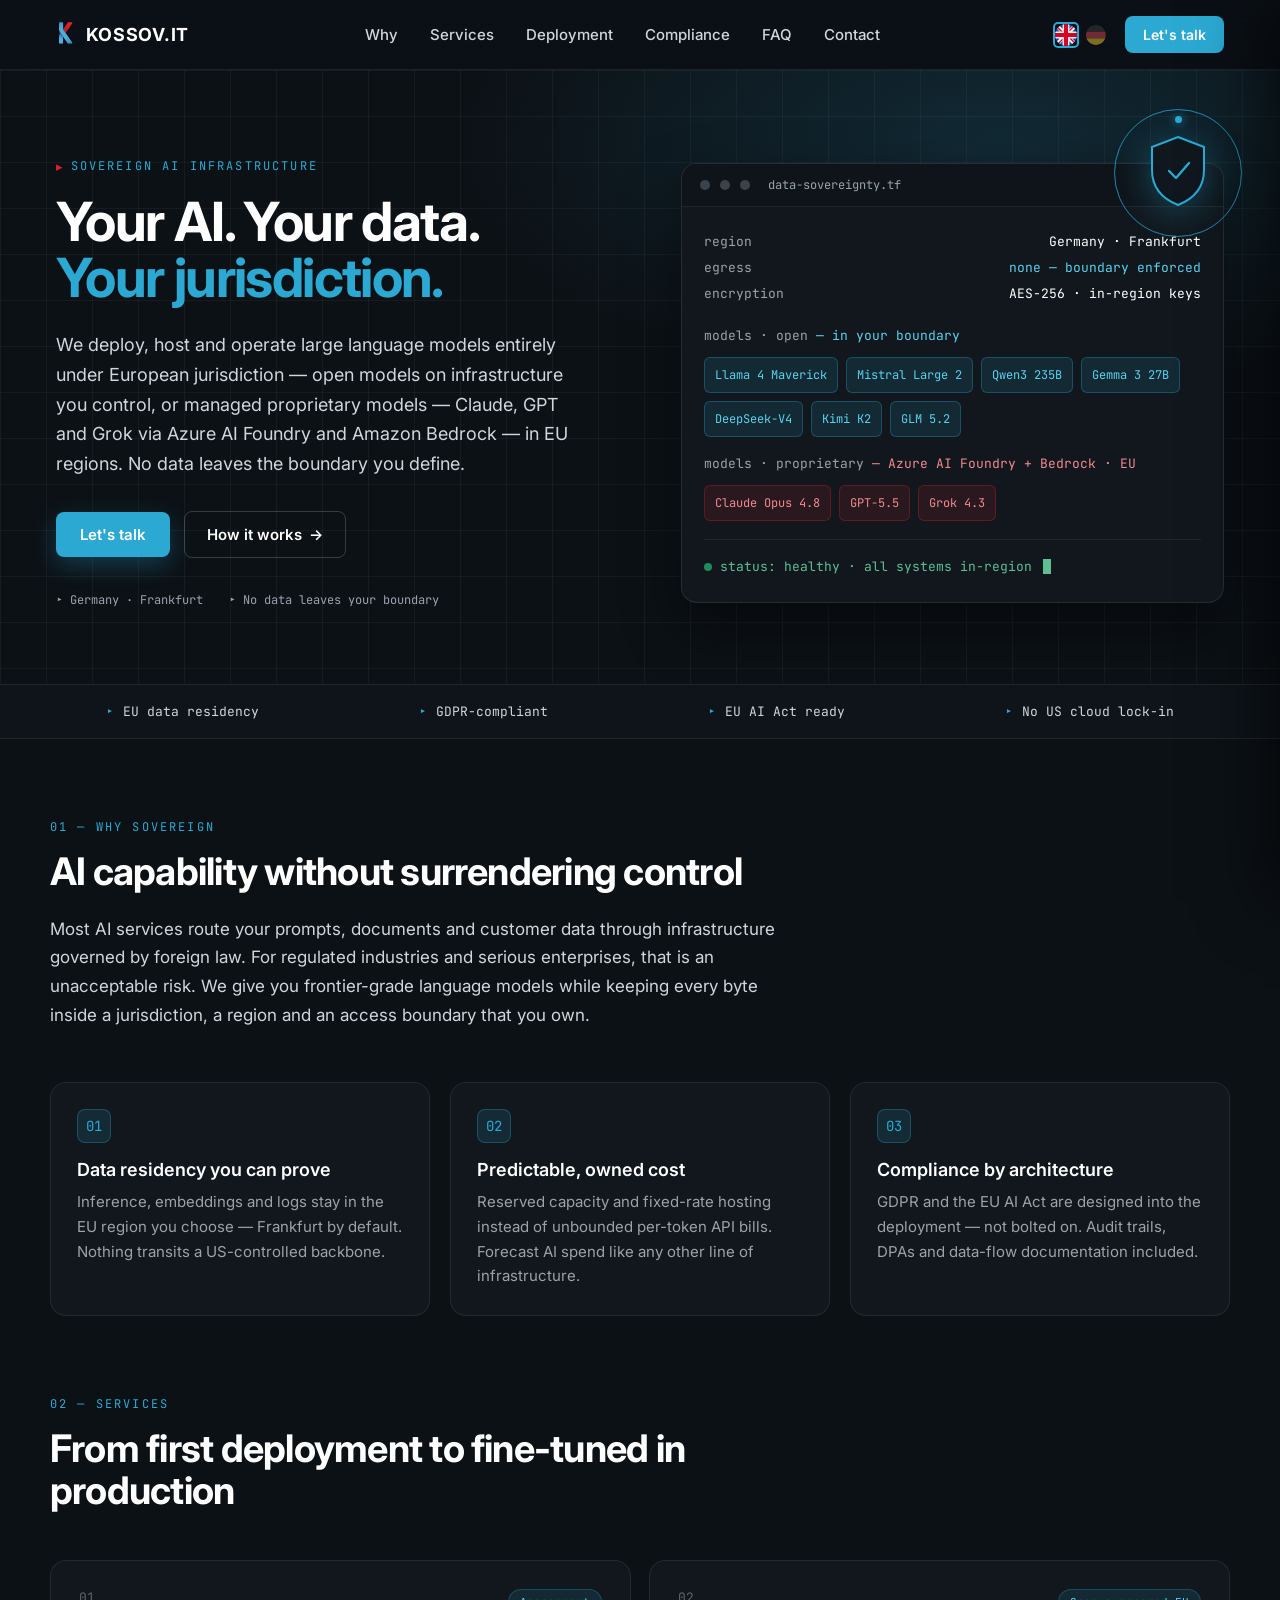
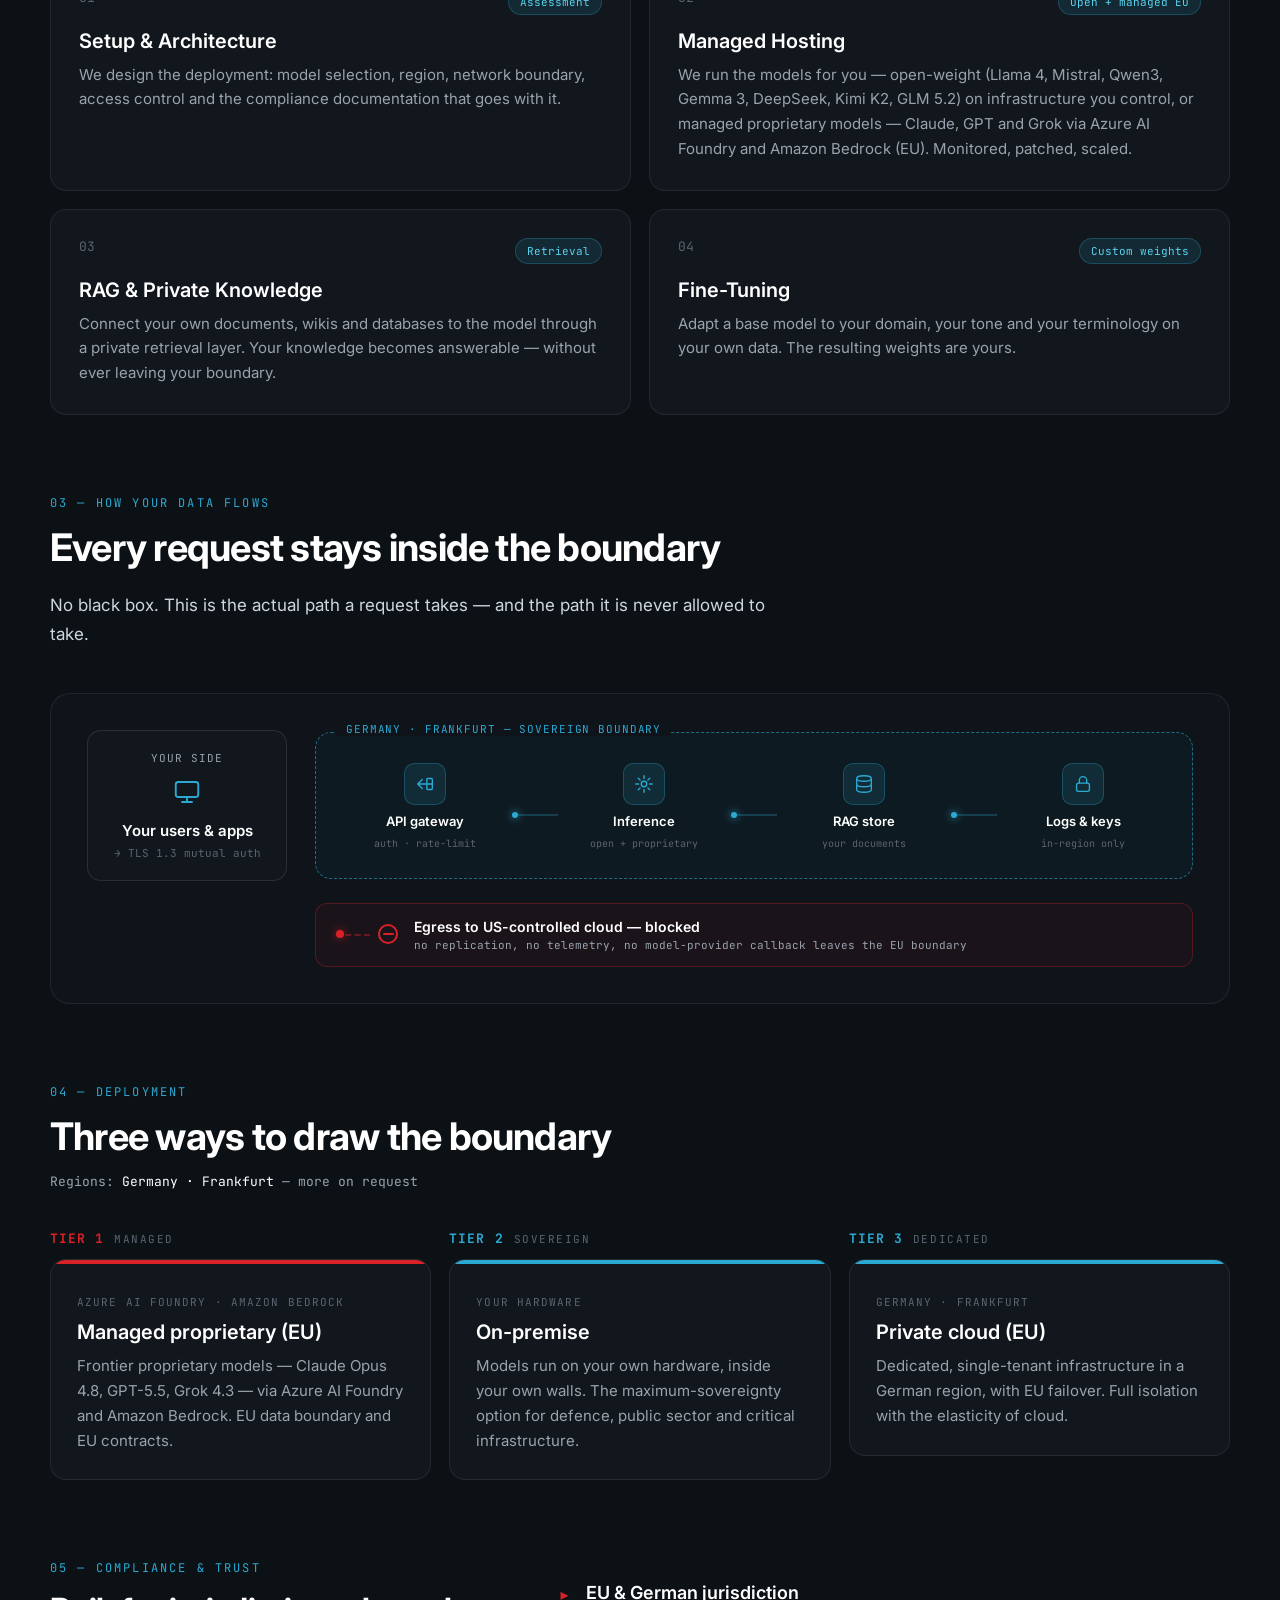
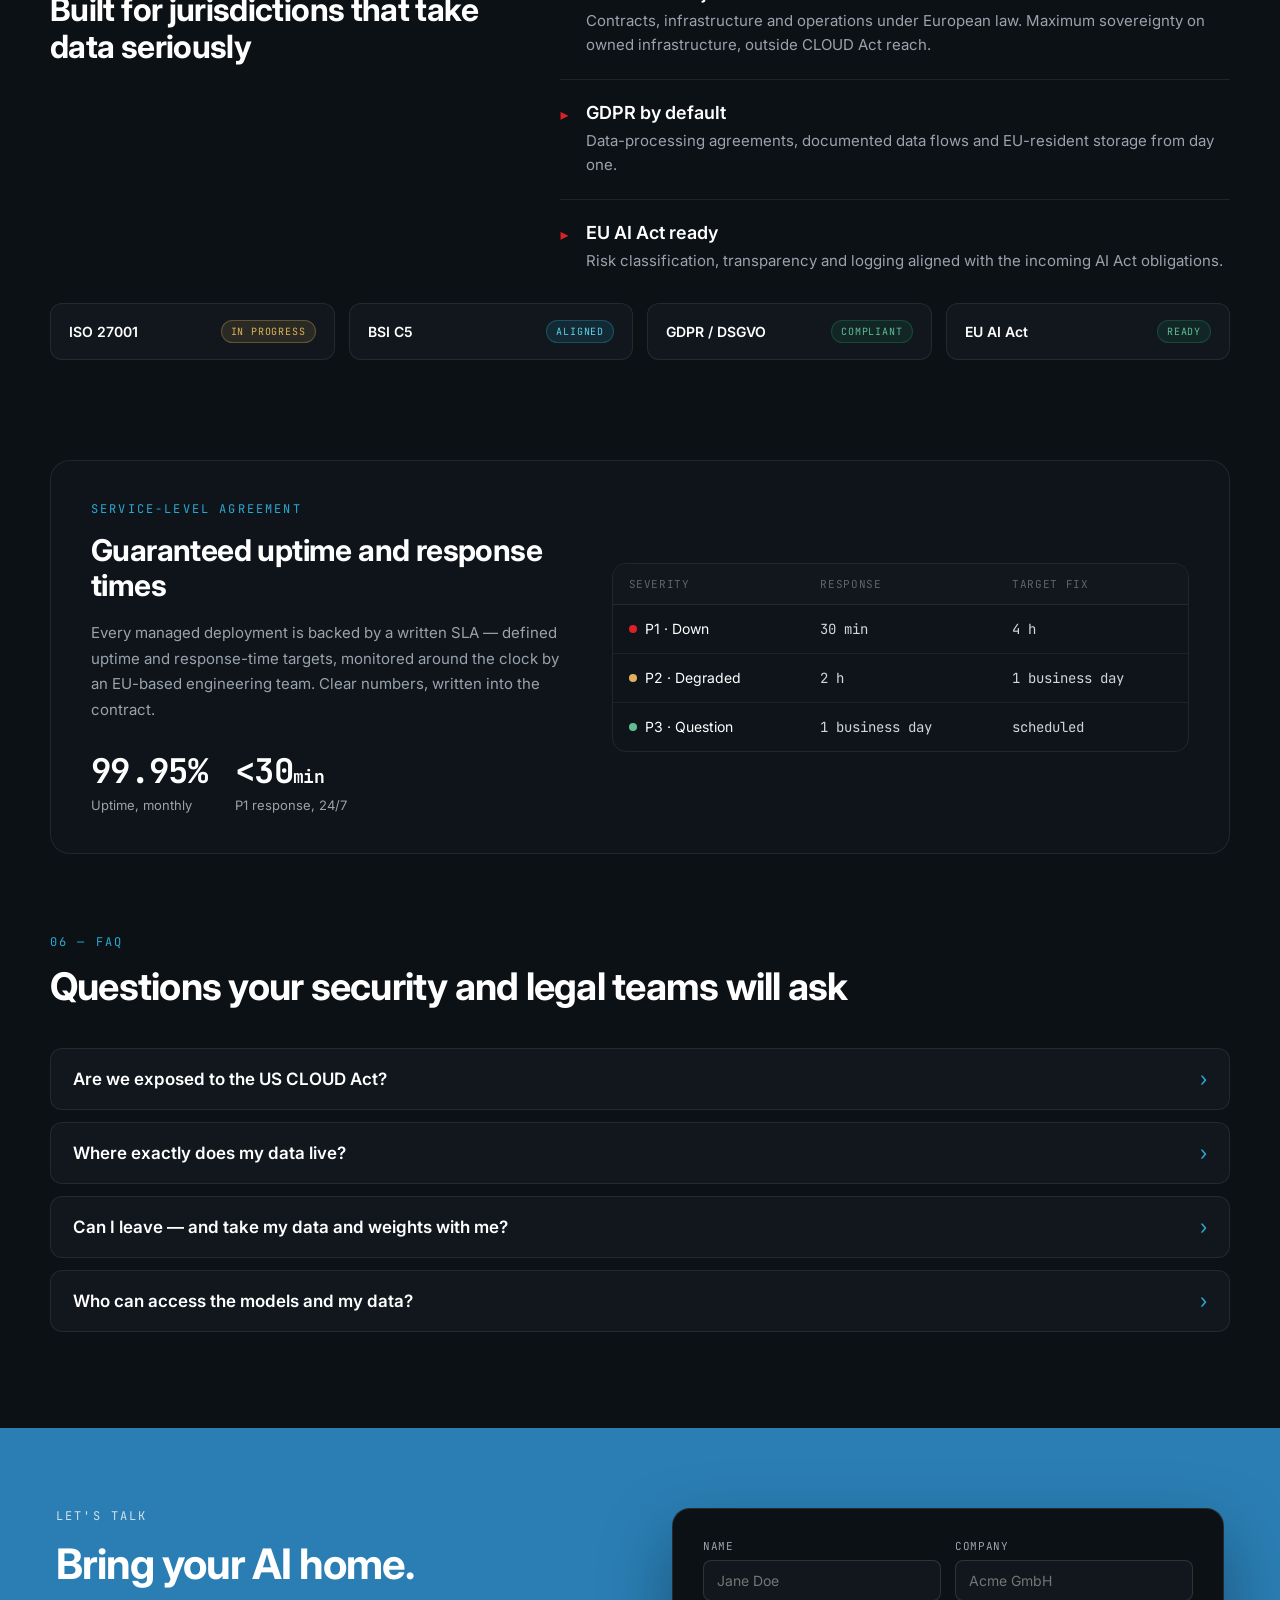
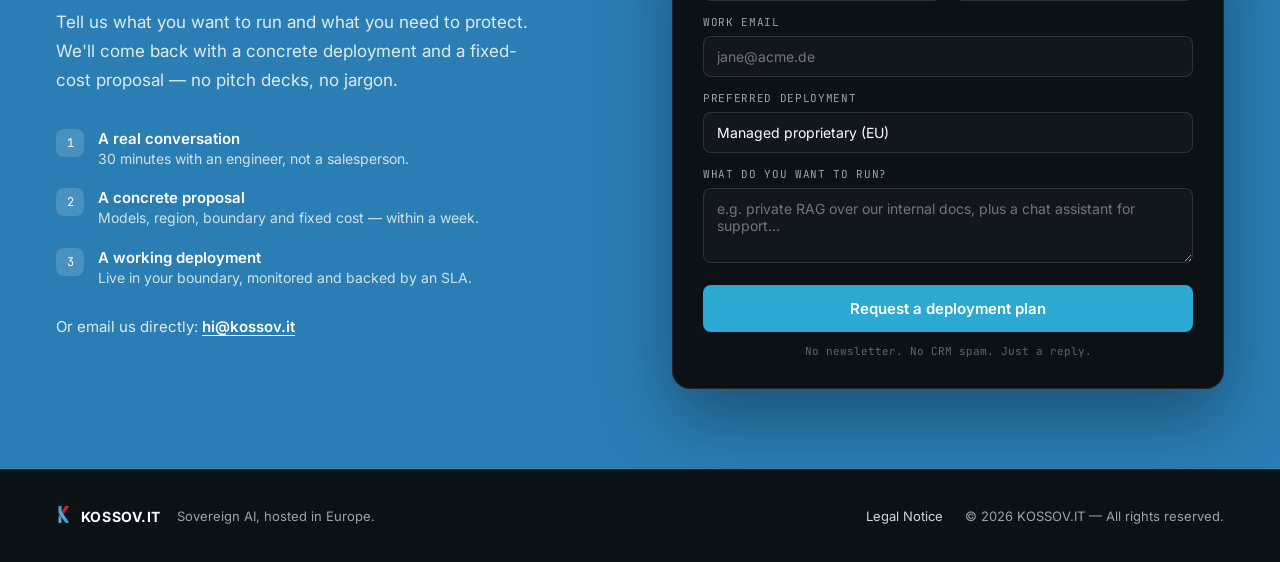
==== index.html @ 22921ca2 "Add bilingual KOSSOV.IT site with working language switch and filled Impressum Deployable static sit" ====
<!DOCTYPE html>
<html lang="de">
<head>
<meta charset="utf-8">
<meta name="viewport" content="width=device-width, initial-scale=1">
<title>KOSSOV.IT — Souveräne KI-Infrastruktur, gehostet in Europa</title>
<meta name="description" content="Wir deployen, hosten und betreiben große Sprachmodelle vollständig unter europäischer Jurisdiktion — offene Modelle auf einer von Ihnen kontrollierten Infrastruktur oder gemanagte proprietäre Modelle über Azure AI Foundry und Amazon Bedrock in EU-Regionen. Keine Daten verlassen die von Ihnen definierte Grenze.">
<link rel="canonical" href="https://kossov.it/">
<meta name="theme-color" content="#0c1116">
<link rel="icon" href="assets/favicon.svg" type="image/svg+xml">
<link rel="apple-touch-icon" href="assets/favicon.svg">
<meta property="og:type" content="website">
<meta property="og:site_name" content="KOSSOV.IT">
<meta property="og:title" content="KOSSOV.IT — Souveräne KI-Infrastruktur, gehostet in Europa">
<meta property="og:description" content="Große Sprachmodelle vollständig unter europäischer Jurisdiktion — offene Modelle auf Ihrer Infrastruktur oder gemanagte proprietäre Modelle in EU-Regionen. Keine Daten verlassen die von Ihnen definierte Grenze.">
<meta property="og:url" content="https://kossov.it/">
<meta property="og:image" content="https://kossov.it/assets/k-logo.svg">
<meta property="og:locale" content="de_DE">
<meta property="og:locale:alternate" content="en_US">
<meta name="twitter:card" content="summary">
<link rel="preconnect" href="https://fonts.googleapis.com">
<link rel="preconnect" href="https://fonts.gstatic.com" crossorigin>
<link href="https://fonts.googleapis.com/css2?family=Inter:wght@400;500;600;700&family=JetBrains+Mono:wght@400;500&display=swap" rel="stylesheet">
<style>
  *,*::before,*::after{box-sizing:border-box;}
  html,body{margin:0;padding:0;}
  html{scroll-behavior:smooth;}
  ::selection{background:#2ba9d3;color:#fff;}
  @keyframes gridpan{from{background-position:0 0,0 0;}to{background-position:46px 46px,46px 46px;}}
  @keyframes blink{0%,49%{opacity:1;}50%,100%{opacity:0;}}
  @keyframes ringpulse{0%{transform:scale(.62);opacity:.55;}70%{opacity:0;}100%{transform:scale(1.3);opacity:0;}}
  @keyframes orbit{from{transform:rotate(0deg);}to{transform:rotate(360deg);}}
  @keyframes flowdot{0%{left:-2px;opacity:0;}12%{opacity:1;}88%{opacity:1;}100%{left:calc(100% + 2px);opacity:0;}}
  @keyframes flowdotv{0%{top:-2px;opacity:0;}12%{opacity:1;}88%{opacity:1;}100%{top:calc(100% + 2px);opacity:0;}}
  @keyframes repel{0%{transform:translateX(0);opacity:0;}14%{opacity:1;}48%{transform:translateX(30px);opacity:1;}56%{transform:translateX(27px) scaleX(.7);}100%{transform:translateX(0);opacity:.12;}}
  @keyframes wallflash{0%,44%{box-shadow:none;opacity:.7;}52%{box-shadow:0 0 12px rgba(218,33,40,.9);opacity:1;}68%,100%{box-shadow:none;opacity:.7;}}
  @keyframes floaty{0%,100%{transform:translateY(0);}50%{transform:translateY(-8px);}}
  .nav-link:hover{color:#fff!important;}
  .cta-btn:hover,.cta-btn-lg:hover,.form-submit:hover{filter:brightness(.94);}
  .ghost-btn:hover{border-color:#2ba9d3!important;}
  .service-card:hover{border-color:rgba(43,169,211,.45)!important;}
  .lang-flag.inactive:hover{opacity:1!important;}
  .form-input:focus,.form-select:focus,.form-textarea:focus{border-color:#2ba9d3!important;}
  .footer-link:hover,.back-link:hover{color:#fff!important;}
  .drawer-link:hover{color:#fff!important;background:rgba(255,255,255,.05)!important;}
  .mail-link:hover{color:#fff!important;}
  /* FAQ accordion */
  .faq-item{border:1px solid rgba(255,255,255,.08);border-radius:12px;background:#11171d;padding:20px 22px;margin-bottom:12px;cursor:pointer;}
  .faq-chev{color:#2ba9d3;font-size:20px;line-height:1;flex-shrink:0;display:inline-block;transition:transform .2s ease;}
  .faq-chev.open{transform:rotate(90deg);}
  .faq-ans{font-size:15px;line-height:1.7;color:#cfd6dd;margin:14px 0 0;display:none;}
  .faq-ans.open{display:block;}
  /* Contact form success */
  .form-success{display:none;align-items:center;gap:8px;padding:24px 0;font-family:'JetBrains Mono',ui-monospace,'SF Mono',Menlo,monospace;font-size:13px;color:#5fbf92;}
  .form-success.visible{display:flex;}
  /* Mobile nav: hamburger icon swap */
  .mobile-toggle .icon-close{display:none;}
  body.menu-open .mobile-toggle .icon-menu{display:none;}
  body.menu-open .mobile-toggle .icon-close{display:block;}
  /* Mobile drawer + backdrop */
  .backdrop{position:fixed;inset:0;z-index:120;background:rgba(6,9,12,.6);opacity:0;pointer-events:none;transition:opacity .3s ease;}
  .backdrop.open{opacity:1;pointer-events:auto;backdrop-filter:blur(2px);-webkit-backdrop-filter:blur(2px);}
  .drawer{position:fixed;top:0;bottom:0;right:0;width:min(82%,360px);max-width:100vw;background:#0e141a;border-left:1px solid rgba(255,255,255,.08);z-index:130;padding:20px 22px calc(20px + env(safe-area-inset-bottom));display:flex;flex-direction:column;gap:4px;transform:translateX(102%);transition:transform .3s cubic-bezier(.4,0,.2,1);box-shadow:-24px 0 60px rgba(0,0,0,.55);pointer-events:none;}
  .drawer.open{transform:translateX(0);pointer-events:auto;}
  @media (prefers-reduced-motion: reduce){*,*::before,*::after{animation:none!important;}html{scroll-behavior:auto!important;}}
  @media (max-width:1024px){
    .site-header{padding:13px 20px!important;}
    .desktop-nav{display:none!important;}
    .desktop-actions{display:none!important;}
    .mobile-toggle{display:flex!important;}
    .hero-grid{grid-template-columns:1fr!important;gap:44px!important;}
    .hero-sec{padding-top:60px!important;padding-bottom:56px!important;}
    .section-pad{padding-left:20px!important;padding-right:20px!important;}
    .sec-pad-y{padding-top:56px!important;padding-bottom:56px!important;}
    .why-grid,.services-grid,.deployment-grid,.compliance-grid,.sla-grid,.contact-grid{grid-template-columns:1fr!important;}
    .compliance-grid{gap:36px!important;}
    .contact-grid{gap:40px!important;}
    .sla-grid{gap:30px!important;}
    .certs-grid{grid-template-columns:1fr 1fr!important;}
    .badges-strip{padding:18px 20px!important;}
    .flow-card{padding:22px 18px!important;}
    .flow-diagram{grid-template-columns:1fr!important;gap:0!important;}
    .flow-inner{flex-direction:column!important;}
    .flow-connector{display:none!important;}
    .flow-connector-v{display:flex!important;}
    .flow-side-connector{display:flex!important;}
    .egress-spacer{display:none!important;}
    .egress-diagram{margin-top:24px!important;}
    .sticky-cta{display:flex!important;}
    .site-root{padding-bottom:68px!important;}
    .site-footer{padding:24px 20px!important;}
    .contact-sec{padding:60px 20px!important;}
  }
  @media (max-width:560px){
    .hero-h1{font-size:33px!important;}
    .hero-sub{font-size:16px!important;}
    .sec-h2{font-size:26px!important;}
    .contact-h2{font-size:32px!important;}
    .form-grid{grid-template-columns:1fr!important;}
    .badges-strip{display:grid!important;grid-template-columns:1fr 1fr!important;gap:12px!important;}
    .console-body{padding:18px!important;}
    .sla-cell{padding:12px 11px!important;font-size:12px!important;}
    .sla-head-cell{padding:11px!important;}
  }
</style>
</head>
<body>

<div class="site-root" style="background:#0c1116;color:#fff;font-family:'Inter',ui-sans-serif,system-ui,sans-serif;-webkit-font-smoothing:antialiased;min-height:100vh;overflow-x:hidden;">

  <!-- ============ HEADER ============ -->
  <header class="site-header" style="position:sticky;top:0;z-index:90;display:flex;align-items:center;justify-content:space-between;padding:16px 56px;border-bottom:1px solid rgba(255,255,255,.08);background:rgba(12,17,22,.82);backdrop-filter:blur(14px);-webkit-backdrop-filter:blur(14px);">
    <a href="#top" style="display:flex;align-items:center;gap:11px;text-decoration:none;">
      <img src="assets/k-logo.svg" alt="KOSSOV.IT" style="height:30px;width:auto;display:block;">
      <span style="font-weight:700;font-size:18px;letter-spacing:.04em;color:#fff;">KOSSOV.IT</span>
    </a>
    <nav class="desktop-nav" style="display:flex;gap:32px;">
      <a href="#why" class="nav-link" data-i18n="nav.why" style="color:#cfd6dd;font-size:15px;font-weight:500;text-decoration:none;transition:color .15s;">Warum</a>
      <a href="#services" class="nav-link" data-i18n="nav.services" style="color:#cfd6dd;font-size:15px;font-weight:500;text-decoration:none;transition:color .15s;">Leistungen</a>
      <a href="#deployment" class="nav-link" data-i18n="nav.deployment" style="color:#cfd6dd;font-size:15px;font-weight:500;text-decoration:none;transition:color .15s;">Deployment</a>
      <a href="#compliance" class="nav-link" data-i18n="nav.compliance" style="color:#cfd6dd;font-size:15px;font-weight:500;text-decoration:none;transition:color .15s;">Compliance</a>
      <a href="#faq" class="nav-link" data-i18n="nav.faq" style="color:#cfd6dd;font-size:15px;font-weight:500;text-decoration:none;transition:color .15s;">FAQ</a>
      <a href="#contact" class="nav-link" data-i18n="nav.contact" style="color:#cfd6dd;font-size:15px;font-weight:500;text-decoration:none;transition:color .15s;">Kontakt</a>
    </nav>
    <div class="desktop-actions" style="display:flex;align-items:center;gap:18px;">
      <div style="display:flex;gap:8px;align-items:center;">
        <img src="assets/flags/en.svg" alt="EN" title="English" class="lang-flag inactive" data-lang="en" style="width:22px;height:22px;border-radius:3px;cursor:pointer;opacity:.45;transition:opacity .15s;">
        <img src="assets/flags/de.svg" alt="DE" title="Deutsch" class="lang-flag" data-lang="de" style="width:22px;height:22px;border-radius:3px;cursor:pointer;box-shadow:0 0 0 2px #2ba9d3;">
      </div>
      <a href="#contact" class="cta-btn" data-i18n="cta.talk" style="background:#2ba9d3;color:#fff;padding:10px 18px;border-radius:8px;font-weight:600;font-size:14px;text-decoration:none;transition:filter .15s;">Kontakt aufnehmen</a>
    </div>
    <button class="mobile-toggle" onclick="toggleMenu()" aria-label="Menu" style="display:none;align-items:center;justify-content:center;width:44px;height:44px;background:transparent;border:1px solid rgba(255,255,255,.14);border-radius:9px;cursor:pointer;color:#fff;padding:0;">
      <svg class="icon-menu" width="20" height="20" viewBox="0 0 24 24" fill="none" stroke="#fff" stroke-width="2" stroke-linecap="round"><path d="M3 6h18M3 12h18M3 18h18"/></svg>
      <svg class="icon-close" width="20" height="20" viewBox="0 0 24 24" fill="none" stroke="#fff" stroke-width="2" stroke-linecap="round"><path d="M6 6l12 12M18 6L6 18"/></svg>
    </button>
  </header>

  <!-- ============ HERO ============ -->
  <section id="top" class="section-pad hero-sec" style="position:relative;padding:88px 56px 76px;background-color:#0c1116;background-image:linear-gradient(rgba(255,255,255,.045) 1px, transparent 1px),linear-gradient(90deg, rgba(255,255,255,.045) 1px, transparent 1px);background-size:46px 46px;animation:gridpan 6s linear infinite;overflow:hidden;">
    <div style="position:absolute;inset:0;background:radial-gradient(900px 420px at 78% 12%, rgba(43,169,211,.16), transparent 60%);pointer-events:none;"></div>
    <div class="hero-grid" style="position:relative;max-width:1180px;margin:0 auto;display:grid;grid-template-columns:1.02fr .98fr;gap:60px;align-items:center;">
      <div>
        <div style="display:flex;align-items:center;gap:8px;margin-bottom:20px;">
          <span style="color:#da2128;font-size:13px;">&#9656;</span>
          <span data-i18n="hero.eyebrow" style="font-family:'JetBrains Mono',ui-monospace,'SF Mono',Menlo,monospace;font-size:12px;letter-spacing:.18em;text-transform:uppercase;color:#2ba9d3;">Souveräne KI-Infrastruktur</span>
        </div>
        <h1 class="hero-h1" data-i18n="hero.h1" style="font-size:54px;font-weight:700;letter-spacing:-.03em;line-height:1.04;margin:0;color:#fff;">Ihre KI. Ihre Daten.<br><span style="color:#2ba9d3;">Ihre Jurisdiktion.</span></h1>
        <p class="hero-sub" data-i18n="hero.sub" style="font-size:18px;line-height:1.65;color:#cfd6dd;margin:24px 0 0;max-width:520px;">Wir deployen, hosten und betreiben große Sprachmodelle vollständig unter europäischer Jurisdiktion — offene Modelle auf einer von Ihnen kontrollierten Infrastruktur oder gemanagte proprietäre Modelle — Claude, GPT und Grok über Azure AI Foundry und Amazon Bedrock — in EU-Regionen. Keine Daten verlassen die von Ihnen definierte Grenze.</p>
        <div style="display:flex;gap:14px;margin-top:32px;align-items:center;flex-wrap:wrap;">
          <a href="#contact" class="cta-btn-lg" data-i18n="cta.talk" style="background:#2ba9d3;color:#fff;padding:13px 24px;border-radius:8px;font-weight:600;font-size:15px;text-decoration:none;box-shadow:0 8px 24px rgba(43,169,211,.30),0 2px 8px rgba(0,0,0,.10);transition:filter .15s;">Kontakt aufnehmen</a>
          <a href="#how" class="ghost-btn" data-i18n="cta.how" style="display:flex;align-items:center;gap:7px;color:#fff;padding:13px 22px;font-weight:600;font-size:15px;text-decoration:none;border:1px solid rgba(255,255,255,.18);border-radius:8px;transition:border-color .15s;">So funktioniert es <span>&rarr;</span></a>
        </div>
        <div style="display:flex;gap:26px;margin-top:34px;font-family:'JetBrains Mono',ui-monospace,'SF Mono',Menlo,monospace;font-size:12px;color:#9aa3ad;flex-wrap:wrap;">
          <span>&#9656; Germany · Frankfurt</span>
          <span data-i18n="hero.badge2">&#9656; Keine Daten verlassen Ihre Grenze</span>
        </div>
      </div>
      <div style="position:relative;">
        <div style="position:absolute;top:-54px;right:-18px;z-index:3;animation:floaty 7s ease-in-out infinite;">
          <div style="position:relative;width:128px;height:128px;display:flex;align-items:center;justify-content:center;">
            <span style="position:absolute;width:128px;height:128px;border-radius:999px;border:1.5px solid rgba(43,169,211,.55);animation:ringpulse 3.2s ease-out infinite;"></span>
            <span style="position:absolute;width:128px;height:128px;border-radius:999px;border:1.5px solid rgba(43,169,211,.35);animation:ringpulse 3.2s ease-out infinite;animation-delay:1.6s;"></span>
            <span style="position:absolute;width:108px;height:108px;border-radius:999px;animation:orbit 9s linear infinite;">
              <span style="position:absolute;top:-3px;left:50%;width:7px;height:7px;margin-left:-3px;border-radius:999px;background:#2ba9d3;box-shadow:0 0 10px rgba(43,169,211,.9);"></span>
            </span>
            <div style="position:relative;filter:drop-shadow(0 6px 18px rgba(43,169,211,.4));">
              <svg width="62" height="74" viewBox="0 0 62 74" fill="none">
                <path d="M31 3 L57 13 V36 C57 54 46 65 31 71 C16 65 5 54 5 36 V13 Z" fill="rgba(17,23,29,.95)" stroke="#2ba9d3" stroke-width="2"/>
                <path d="M22 37 l7 7 l13 -15" stroke="#2ba9d3" stroke-width="2.4" stroke-linecap="round" stroke-linejoin="round" fill="none"/>
              </svg>
            </div>
          </div>
        </div>
        <div style="background:#11171d;border:1px solid rgba(255,255,255,.09);border-radius:16px;box-shadow:0 24px 60px rgba(0,0,0,.45);overflow:hidden;">
          <div style="display:flex;align-items:center;gap:10px;padding:13px 18px;border-bottom:1px solid rgba(255,255,255,.07);background:#0e141a;">
            <span style="width:10px;height:10px;border-radius:999px;background:#3a424c;display:inline-block;"></span>
            <span style="width:10px;height:10px;border-radius:999px;background:#3a424c;display:inline-block;"></span>
            <span style="width:10px;height:10px;border-radius:999px;background:#3a424c;display:inline-block;"></span>
            <span style="font-family:'JetBrains Mono',ui-monospace,'SF Mono',Menlo,monospace;font-size:12px;color:#9aa3ad;margin-left:8px;">data-sovereignty.tf</span>
          </div>
          <div class="console-body" style="padding:22px;font-family:'JetBrains Mono',ui-monospace,'SF Mono',Menlo,monospace;font-size:13px;line-height:2;">
            <div style="display:flex;justify-content:space-between;gap:12px;"><span style="color:#9aa3ad;">region</span><span style="color:#fff;text-align:right;">Germany · Frankfurt</span></div>
            <div style="display:flex;justify-content:space-between;gap:12px;"><span style="color:#9aa3ad;">egress</span><span data-i18n="console.egress" style="color:#5cd2ee;text-align:right;">keine — Grenze erzwungen</span></div>
            <div style="display:flex;justify-content:space-between;gap:12px;"><span style="color:#9aa3ad;">encryption</span><span data-i18n="console.encryption" style="color:#fff;text-align:right;">AES-256 · Schlüssel in der Region</span></div>
            <div data-i18n="console.openLabel" style="margin:16px 0 8px;color:#9aa3ad;">Modelle · offen <span style="color:#5cd2ee;">— in Ihrer Grenze</span></div>
            <div style="display:flex;flex-wrap:wrap;gap:8px;">
              <span style="font-size:12px;background:rgba(43,169,211,.12);color:#5cd2ee;border:1px solid rgba(43,169,211,.3);border-radius:6px;padding:5px 10px;">Llama 4 Maverick</span>
              <span style="font-size:12px;background:rgba(43,169,211,.12);color:#5cd2ee;border:1px solid rgba(43,169,211,.3);border-radius:6px;padding:5px 10px;">Mistral Large 2</span>
              <span style="font-size:12px;background:rgba(43,169,211,.12);color:#5cd2ee;border:1px solid rgba(43,169,211,.3);border-radius:6px;padding:5px 10px;">Qwen3 235B</span>
              <span style="font-size:12px;background:rgba(43,169,211,.12);color:#5cd2ee;border:1px solid rgba(43,169,211,.3);border-radius:6px;padding:5px 10px;">Gemma 3 27B</span>
              <span style="font-size:12px;background:rgba(43,169,211,.12);color:#5cd2ee;border:1px solid rgba(43,169,211,.3);border-radius:6px;padding:5px 10px;">DeepSeek-V4</span>
              <span style="font-size:12px;background:rgba(43,169,211,.12);color:#5cd2ee;border:1px solid rgba(43,169,211,.3);border-radius:6px;padding:5px 10px;">Kimi K2</span>
              <span style="font-size:12px;background:rgba(43,169,211,.12);color:#5cd2ee;border:1px solid rgba(43,169,211,.3);border-radius:6px;padding:5px 10px;">GLM 5.2</span>
            </div>
            <div data-i18n="console.propLabel" style="margin:14px 0 8px;color:#9aa3ad;">Modelle · proprietär <span style="color:#f08a8e;">— Azure AI Foundry + Bedrock · EU</span></div>
            <div style="display:flex;flex-wrap:wrap;gap:8px;">
              <span style="font-size:12px;background:rgba(218,33,40,.12);color:#f08a8e;border:1px solid rgba(218,33,40,.3);border-radius:6px;padding:5px 10px;">Claude Opus 4.8</span>
              <span style="font-size:12px;background:rgba(218,33,40,.12);color:#f08a8e;border:1px solid rgba(218,33,40,.3);border-radius:6px;padding:5px 10px;">GPT-5.5</span>
              <span style="font-size:12px;background:rgba(218,33,40,.12);color:#f08a8e;border:1px solid rgba(218,33,40,.3);border-radius:6px;padding:5px 10px;">Grok 4.3</span>
            </div>
            <div style="display:flex;align-items:center;gap:8px;margin-top:18px;padding-top:14px;border-top:1px solid rgba(255,255,255,.07);flex-wrap:wrap;">
              <span style="width:8px;height:8px;border-radius:999px;background:#1f8a5b;display:inline-block;"></span>
              <span data-i18n="console.status" style="color:#5fbf92;">status: gesund · alle Systeme in der Region</span>
              <span style="display:inline-block;width:8px;height:15px;background:#5fbf92;margin-left:3px;vertical-align:middle;animation:blink 1.1s step-end infinite;"></span>
            </div>
          </div>
        </div>
      </div>
    </div>
  </section>

  <!-- ============ BADGES ============ -->
  <div style="border-top:1px solid rgba(255,255,255,.08);border-bottom:1px solid rgba(255,255,255,.08);background:#0e141a;">
    <div class="badges-strip" style="max-width:1180px;margin:0 auto;padding:18px 56px;display:flex;justify-content:space-between;gap:24px;font-family:'JetBrains Mono',ui-monospace,'SF Mono',Menlo,monospace;font-size:13px;flex-wrap:wrap;">
      <span style="display:flex;align-items:center;gap:9px;color:#cfd6dd;"><span style="color:#2ba9d3;">&#9656;</span> <span data-i18n="badge.residency">EU-Datenresidenz</span></span>
      <span style="display:flex;align-items:center;gap:9px;color:#cfd6dd;"><span style="color:#2ba9d3;">&#9656;</span> <span data-i18n="badge.gdpr">DSGVO-konform</span></span>
      <span style="display:flex;align-items:center;gap:9px;color:#cfd6dd;"><span style="color:#2ba9d3;">&#9656;</span> <span data-i18n="badge.aiact">Bereit für den EU AI Act</span></span>
      <span style="display:flex;align-items:center;gap:9px;color:#cfd6dd;"><span style="color:#2ba9d3;">&#9656;</span> <span data-i18n="badge.lockin">Kein US-Cloud-Lock-in</span></span>
    </div>
  </div>

  <!-- ============ 01 WHY ============ -->
  <section id="why" class="section-pad sec-pad-y" style="padding-top:80px;padding-bottom:80px;scroll-margin-top:80px;">
    <div style="max-width:1180px;margin:0 auto;">
      <div data-i18n="why.eyebrow" style="font-family:'JetBrains Mono',ui-monospace,'SF Mono',Menlo,monospace;font-size:12px;letter-spacing:.18em;text-transform:uppercase;color:#2ba9d3;margin-bottom:16px;">01 — Warum souverän</div>
      <h2 class="sec-h2" data-i18n="why.h2" style="font-size:38px;font-weight:700;letter-spacing:-.02em;line-height:1.1;margin:0;max-width:760px;color:#fff;">KI-Leistung, ohne die Kontrolle abzugeben</h2>
      <p data-i18n="why.lead" style="font-size:17px;line-height:1.7;color:#cfd6dd;margin:22px 0 0;max-width:740px;">Die meisten KI-Dienste leiten Ihre Prompts, Dokumente und Kundendaten über Infrastruktur, die ausländischem Recht unterliegt. Für regulierte Branchen und seriöse Unternehmen ist das ein inakzeptables Risiko. Wir geben Ihnen Sprachmodelle auf Spitzenniveau — und halten dabei jedes Byte innerhalb einer Jurisdiktion, einer Region und einer Zugriffsgrenze, die Ihnen gehören.</p>
      <div class="why-grid" style="display:grid;grid-template-columns:repeat(3,1fr);gap:20px;margin-top:52px;">
        <div style="background:#11171d;border:1px solid rgba(255,255,255,.08);border-radius:16px;padding:26px;">
          <div style="width:34px;height:34px;border-radius:8px;background:rgba(43,169,211,.14);border:1px solid rgba(43,169,211,.3);display:flex;align-items:center;justify-content:center;color:#2ba9d3;font-family:'JetBrains Mono',ui-monospace,'SF Mono',Menlo,monospace;font-size:14px;margin-bottom:16px;">01</div>
          <h3 data-i18n="why.c1.h" style="font-size:18px;font-weight:600;margin:0 0 10px;color:#fff;">Datenresidenz, die Sie nachweisen können</h3>
          <p data-i18n="why.c1.p" style="font-size:15px;line-height:1.65;color:#9aa3ad;margin:0;">Inferenz, Embeddings und Logs bleiben in der von Ihnen gewählten EU-Region — standardmäßig Frankfurt. Nichts läuft über ein US-kontrolliertes Backbone.</p>
        </div>
        <div style="background:#11171d;border:1px solid rgba(255,255,255,.08);border-radius:16px;padding:26px;">
          <div style="width:34px;height:34px;border-radius:8px;background:rgba(43,169,211,.14);border:1px solid rgba(43,169,211,.3);display:flex;align-items:center;justify-content:center;color:#2ba9d3;font-family:'JetBrains Mono',ui-monospace,'SF Mono',Menlo,monospace;font-size:14px;margin-bottom:16px;">02</div>
          <h3 data-i18n="why.c2.h" style="font-size:18px;font-weight:600;margin:0 0 10px;color:#fff;">Planbare Kosten, die Ihnen gehören</h3>
          <p data-i18n="why.c2.p" style="font-size:15px;line-height:1.65;color:#9aa3ad;margin:0;">Reservierte Kapazität und Festpreis-Hosting statt unbegrenzter Pro-Token-Abrechnung. Kalkulieren Sie KI-Ausgaben wie jede andere Infrastrukturposition.</p>
        </div>
        <div style="background:#11171d;border:1px solid rgba(255,255,255,.08);border-radius:16px;padding:26px;">
          <div style="width:34px;height:34px;border-radius:8px;background:rgba(43,169,211,.14);border:1px solid rgba(43,169,211,.3);display:flex;align-items:center;justify-content:center;color:#2ba9d3;font-family:'JetBrains Mono',ui-monospace,'SF Mono',Menlo,monospace;font-size:14px;margin-bottom:16px;">03</div>
          <h3 data-i18n="why.c3.h" style="font-size:18px;font-weight:600;margin:0 0 10px;color:#fff;">Compliance durch Architektur</h3>
          <p data-i18n="why.c3.p" style="font-size:15px;line-height:1.65;color:#9aa3ad;margin:0;">DSGVO und EU AI Act sind in das Deployment hineinkonstruiert — nicht nachträglich angeflanscht. Audit-Trails, AV-Verträge und Datenfluss-Dokumentation inklusive.</p>
        </div>
      </div>
    </div>
  </section>

  <!-- ============ 02 SERVICES ============ -->
  <section id="services" class="section-pad sec-pad-y" style="padding-bottom:80px;scroll-margin-top:80px;">
    <div style="max-width:1180px;margin:0 auto;">
      <div data-i18n="services.eyebrow" style="font-family:'JetBrains Mono',ui-monospace,'SF Mono',Menlo,monospace;font-size:12px;letter-spacing:.18em;text-transform:uppercase;color:#2ba9d3;margin-bottom:16px;">02 — Leistungen</div>
      <h2 class="sec-h2" data-i18n="services.h2" style="font-size:38px;font-weight:700;letter-spacing:-.02em;line-height:1.1;margin:0;max-width:720px;color:#fff;">Vom ersten Deployment bis zum feinabgestimmten Produktivbetrieb</h2>
      <div class="services-grid" style="display:grid;grid-template-columns:1fr 1fr;gap:18px;margin-top:48px;">
        <div class="service-card" style="background:#11171d;border:1px solid rgba(255,255,255,.08);border-radius:16px;padding:28px;transition:border-color .15s;">
          <div style="display:flex;align-items:flex-start;justify-content:space-between;gap:12px;margin-bottom:14px;">
            <span style="font-family:'JetBrains Mono',ui-monospace,'SF Mono',Menlo,monospace;font-size:13px;color:#5b6470;">01</span>
            <span data-i18n="services.s1.tag" style="font-family:'JetBrains Mono',ui-monospace,'SF Mono',Menlo,monospace;font-size:11px;background:rgba(43,169,211,.12);color:#5cd2ee;border:1px solid rgba(43,169,211,.28);border-radius:999px;padding:5px 11px;">Analyse</span>
          </div>
          <h3 data-i18n="services.s1.h" style="font-size:20px;font-weight:600;margin:0 0 10px;color:#fff;">Setup &amp; Architektur</h3>
          <p data-i18n="services.s1.p" style="font-size:15px;line-height:1.65;color:#9aa3ad;margin:0;">Wir entwerfen das Deployment: Modellauswahl, Region, Netzwerkgrenze, Zugriffskontrolle und die zugehörige Compliance-Dokumentation.</p>
        </div>
        <div class="service-card" style="background:#11171d;border:1px solid rgba(255,255,255,.08);border-radius:16px;padding:28px;transition:border-color .15s;">
          <div style="display:flex;align-items:flex-start;justify-content:space-between;gap:12px;margin-bottom:14px;">
            <span style="font-family:'JetBrains Mono',ui-monospace,'SF Mono',Menlo,monospace;font-size:13px;color:#5b6470;">02</span>
            <span data-i18n="services.s2.tag" style="font-family:'JetBrains Mono',ui-monospace,'SF Mono',Menlo,monospace;font-size:11px;background:rgba(43,169,211,.12);color:#5cd2ee;border:1px solid rgba(43,169,211,.28);border-radius:999px;padding:5px 11px;">Offen + gemanagt (EU)</span>
          </div>
          <h3 data-i18n="services.s2.h" style="font-size:20px;font-weight:600;margin:0 0 10px;color:#fff;">Managed Hosting</h3>
          <p data-i18n="services.s2.p" style="font-size:15px;line-height:1.65;color:#9aa3ad;margin:0;">Wir betreiben die Modelle für Sie — Open-Weight (Llama 4, Mistral, Qwen3, Gemma 3, DeepSeek, Kimi K2, GLM 5.2) auf einer von Ihnen kontrollierten Infrastruktur oder gemanagte proprietäre Modelle — Claude, GPT und Grok über Azure AI Foundry und Amazon Bedrock (EU). Überwacht, gepatcht, skaliert.</p>
        </div>
        <div class="service-card" style="background:#11171d;border:1px solid rgba(255,255,255,.08);border-radius:16px;padding:28px;transition:border-color .15s;">
          <div style="display:flex;align-items:flex-start;justify-content:space-between;gap:12px;margin-bottom:14px;">
            <span style="font-family:'JetBrains Mono',ui-monospace,'SF Mono',Menlo,monospace;font-size:13px;color:#5b6470;">03</span>
            <span data-i18n="services.s3.tag" style="font-family:'JetBrains Mono',ui-monospace,'SF Mono',Menlo,monospace;font-size:11px;background:rgba(43,169,211,.12);color:#5cd2ee;border:1px solid rgba(43,169,211,.28);border-radius:999px;padding:5px 11px;">Retrieval</span>
          </div>
          <h3 data-i18n="services.s3.h" style="font-size:20px;font-weight:600;margin:0 0 10px;color:#fff;">RAG &amp; privates Wissen</h3>
          <p data-i18n="services.s3.p" style="font-size:15px;line-height:1.65;color:#9aa3ad;margin:0;">Verbinden Sie Ihre eigenen Dokumente, Wikis und Datenbanken über eine private Retrieval-Schicht mit dem Modell. Ihr Wissen wird abfragbar — ohne jemals Ihre Grenze zu verlassen.</p>
        </div>
        <div class="service-card" style="background:#11171d;border:1px solid rgba(255,255,255,.08);border-radius:16px;padding:28px;transition:border-color .15s;">
          <div style="display:flex;align-items:flex-start;justify-content:space-between;gap:12px;margin-bottom:14px;">
            <span style="font-family:'JetBrains Mono',ui-monospace,'SF Mono',Menlo,monospace;font-size:13px;color:#5b6470;">04</span>
            <span data-i18n="services.s4.tag" style="font-family:'JetBrains Mono',ui-monospace,'SF Mono',Menlo,monospace;font-size:11px;background:rgba(43,169,211,.12);color:#5cd2ee;border:1px solid rgba(43,169,211,.28);border-radius:999px;padding:5px 11px;">Eigene Gewichte</span>
          </div>
          <h3 data-i18n="services.s4.h" style="font-size:20px;font-weight:600;margin:0 0 10px;color:#fff;">Fine-Tuning</h3>
          <p data-i18n="services.s4.p" style="font-size:15px;line-height:1.65;color:#9aa3ad;margin:0;">Passen Sie ein Basismodell an Ihre Domäne, Ihren Ton und Ihre Terminologie an — auf Ihren eigenen Daten. Die resultierenden Gewichte gehören Ihnen.</p>
        </div>
      </div>
    </div>
  </section>

  <!-- ============ 03 HOW DATA FLOWS ============ -->
  <section id="how" class="section-pad sec-pad-y" style="padding-bottom:80px;scroll-margin-top:80px;">
    <div style="max-width:1180px;margin:0 auto;">
      <div data-i18n="how.eyebrow" style="font-family:'JetBrains Mono',ui-monospace,'SF Mono',Menlo,monospace;font-size:12px;letter-spacing:.18em;text-transform:uppercase;color:#2ba9d3;margin-bottom:16px;">03 — Wie Ihre Daten fließen</div>
      <h2 class="sec-h2" data-i18n="how.h2" style="font-size:38px;font-weight:700;letter-spacing:-.02em;line-height:1.1;margin:0;max-width:720px;color:#fff;">Jede Anfrage bleibt innerhalb der Grenze</h2>
      <p data-i18n="how.lead" style="font-size:17px;line-height:1.7;color:#cfd6dd;margin:22px 0 0;max-width:740px;">Keine Blackbox. Dies ist der tatsächliche Weg einer Anfrage — und der Weg, den sie niemals nehmen darf.</p>
      <div class="flow-card" style="margin-top:44px;background:#0e141a;border:1px solid rgba(255,255,255,.08);border-radius:20px;padding:36px;">
        <div class="flow-diagram" style="display:grid;grid-template-columns:200px 1fr;gap:28px;align-items:center;">
          <div style="background:#11171d;border:1px solid rgba(255,255,255,.1);border-radius:14px;padding:20px;text-align:center;">
            <div data-i18n="how.yourside" style="font-family:'JetBrains Mono',ui-monospace,'SF Mono',Menlo,monospace;font-size:11px;letter-spacing:.1em;text-transform:uppercase;color:#9aa3ad;margin-bottom:12px;">Ihre Seite</div>
            <svg width="30" height="30" viewBox="0 0 24 24" fill="none" stroke="#2ba9d3" stroke-width="1.5" style="margin-bottom:10px;"><rect x="3" y="4" width="18" height="12" rx="2"/><path d="M8 20h8M12 16v4" stroke-linecap="round"/></svg>
            <div data-i18n="how.users" style="font-size:15px;font-weight:600;color:#fff;">Ihre Nutzer &amp; Apps</div>
            <div data-i18n="how.tls" style="font-family:'JetBrains Mono',ui-monospace,'SF Mono',Menlo,monospace;font-size:11px;color:#5b6470;margin-top:6px;">&rarr; TLS 1.3 mit gegenseitiger Auth</div>
          </div>

          <div class="flow-side-connector" style="display:none;align-items:center;justify-content:center;padding:6px 0;">
            <div style="position:relative;width:2px;height:30px;background:rgba(43,169,211,.25);overflow:visible;">
              <span style="position:absolute;left:-2px;width:6px;height:6px;border-radius:999px;background:#2ba9d3;box-shadow:0 0 8px #2ba9d3;animation:flowdotv 2.6s linear infinite;"></span>
            </div>
          </div>

          <div style="position:relative;border:1.5px dashed rgba(43,169,211,.6);border-radius:16px;padding:24px 22px 22px;background:rgba(43,169,211,.04);">
            <div data-i18n="how.boundary" style="position:absolute;top:-11px;left:20px;background:#0e141a;padding:0 10px;font-family:'JetBrains Mono',ui-monospace,'SF Mono',Menlo,monospace;font-size:11px;letter-spacing:.08em;text-transform:uppercase;color:#2ba9d3;">Germany · Frankfurt — souveräne Grenze</div>
            <div class="flow-inner" style="display:flex;align-items:stretch;gap:0;">
              <div style="flex:1;display:flex;flex-direction:column;align-items:center;text-align:center;gap:8px;padding:6px;">
                <div style="width:42px;height:42px;border-radius:10px;background:rgba(43,169,211,.12);border:1px solid rgba(43,169,211,.3);display:flex;align-items:center;justify-content:center;"><svg width="22" height="22" viewBox="0 0 24 24" fill="none" stroke="#2ba9d3" stroke-width="1.5"><path d="M4 12h16M4 12l5-5M4 12l5 5" stroke-linecap="round" stroke-linejoin="round"/><rect x="14" y="6" width="6" height="12" rx="1"/></svg></div>
                <div data-i18n="how.gw" style="font-size:13px;font-weight:600;color:#fff;">API-Gateway</div>
                <div data-i18n="how.gw.sub" style="font-family:'JetBrains Mono',ui-monospace,'SF Mono',Menlo,monospace;font-size:10px;color:#5b6470;">Auth · Rate-Limit</div>
              </div>
              <div class="flow-connector" style="display:flex;align-items:center;padding-top:18px;"><div style="position:relative;width:46px;height:2px;background:rgba(43,169,211,.25);"><span style="position:absolute;top:-2px;width:6px;height:6px;border-radius:999px;background:#2ba9d3;box-shadow:0 0 8px #2ba9d3;animation:flowdot 2.6s linear infinite;"></span></div></div>
              <div class="flow-connector-v" style="display:none;align-items:center;justify-content:center;padding:4px 0;"><div style="position:relative;width:2px;height:26px;background:rgba(43,169,211,.25);"><span style="position:absolute;left:-2px;width:6px;height:6px;border-radius:999px;background:#2ba9d3;box-shadow:0 0 8px #2ba9d3;animation:flowdotv 2.6s linear infinite;"></span></div></div>
              <div style="flex:1;display:flex;flex-direction:column;align-items:center;text-align:center;gap:8px;padding:6px;">
                <div style="width:42px;height:42px;border-radius:10px;background:rgba(43,169,211,.12);border:1px solid rgba(43,169,211,.3);display:flex;align-items:center;justify-content:center;"><svg width="22" height="22" viewBox="0 0 24 24" fill="none" stroke="#2ba9d3" stroke-width="1.5"><circle cx="12" cy="12" r="3"/><path d="M12 3v3M12 18v3M3 12h3M18 12h3M5.6 5.6l2.1 2.1M16.3 16.3l2.1 2.1M18.4 5.6l-2.1 2.1M7.7 16.3l-2.1 2.1" stroke-linecap="round"/></svg></div>
                <div data-i18n="how.inf" style="font-size:13px;font-weight:600;color:#fff;">Inferenz</div>
                <div data-i18n="how.inf.sub" style="font-family:'JetBrains Mono',ui-monospace,'SF Mono',Menlo,monospace;font-size:10px;color:#5b6470;">offen + proprietär</div>
              </div>
              <div class="flow-connector" style="display:flex;align-items:center;padding-top:18px;"><div style="position:relative;width:46px;height:2px;background:rgba(43,169,211,.25);"><span style="position:absolute;top:-2px;width:6px;height:6px;border-radius:999px;background:#2ba9d3;box-shadow:0 0 8px #2ba9d3;animation:flowdot 2.6s linear infinite;animation-delay:.9s;"></span></div></div>
              <div class="flow-connector-v" style="display:none;align-items:center;justify-content:center;padding:4px 0;"><div style="position:relative;width:2px;height:26px;background:rgba(43,169,211,.25);"><span style="position:absolute;left:-2px;width:6px;height:6px;border-radius:999px;background:#2ba9d3;box-shadow:0 0 8px #2ba9d3;animation:flowdotv 2.6s linear infinite;animation-delay:.9s;"></span></div></div>
              <div style="flex:1;display:flex;flex-direction:column;align-items:center;text-align:center;gap:8px;padding:6px;">
                <div style="width:42px;height:42px;border-radius:10px;background:rgba(43,169,211,.12);border:1px solid rgba(43,169,211,.3);display:flex;align-items:center;justify-content:center;"><svg width="22" height="22" viewBox="0 0 24 24" fill="none" stroke="#2ba9d3" stroke-width="1.5"><ellipse cx="12" cy="6" rx="8" ry="3"/><path d="M4 6v6c0 1.7 3.6 3 8 3s8-1.3 8-3V6M4 12v6c0 1.7 3.6 3 8 3s8-1.3 8-3v-6"/></svg></div>
                <div data-i18n="how.rag" style="font-size:13px;font-weight:600;color:#fff;">RAG-Speicher</div>
                <div data-i18n="how.rag.sub" style="font-family:'JetBrains Mono',ui-monospace,'SF Mono',Menlo,monospace;font-size:10px;color:#5b6470;">Ihre Dokumente</div>
              </div>
              <div class="flow-connector" style="display:flex;align-items:center;padding-top:18px;"><div style="position:relative;width:46px;height:2px;background:rgba(43,169,211,.25);"><span style="position:absolute;top:-2px;width:6px;height:6px;border-radius:999px;background:#2ba9d3;box-shadow:0 0 8px #2ba9d3;animation:flowdot 2.6s linear infinite;animation-delay:1.7s;"></span></div></div>
              <div class="flow-connector-v" style="display:none;align-items:center;justify-content:center;padding:4px 0;"><div style="position:relative;width:2px;height:26px;background:rgba(43,169,211,.25);"><span style="position:absolute;left:-2px;width:6px;height:6px;border-radius:999px;background:#2ba9d3;box-shadow:0 0 8px #2ba9d3;animation:flowdotv 2.6s linear infinite;animation-delay:1.7s;"></span></div></div>
              <div style="flex:1;display:flex;flex-direction:column;align-items:center;text-align:center;gap:8px;padding:6px;">
                <div style="width:42px;height:42px;border-radius:10px;background:rgba(43,169,211,.12);border:1px solid rgba(43,169,211,.3);display:flex;align-items:center;justify-content:center;"><svg width="22" height="22" viewBox="0 0 24 24" fill="none" stroke="#2ba9d3" stroke-width="1.5"><rect x="5" y="11" width="14" height="9" rx="2"/><path d="M8 11V8a4 4 0 0 1 8 0v3" stroke-linecap="round"/></svg></div>
                <div data-i18n="how.logs" style="font-size:13px;font-weight:600;color:#fff;">Logs &amp; Schlüssel</div>
                <div data-i18n="how.logs.sub" style="font-family:'JetBrains Mono',ui-monospace,'SF Mono',Menlo,monospace;font-size:10px;color:#5b6470;">nur in der Region</div>
              </div>
            </div>
          </div>
        </div>
        <div class="flow-diagram egress-diagram" style="display:grid;grid-template-columns:200px 1fr;gap:28px;margin-top:22px;">
          <div class="egress-spacer"></div>
          <div style="display:flex;align-items:center;gap:16px;padding:14px 18px;border:1px solid rgba(218,33,40,.3);border-radius:12px;background:rgba(218,33,40,.06);">
            <div style="position:relative;width:64px;height:24px;flex:none;display:flex;align-items:center;">
              <span style="position:absolute;left:2px;top:11px;width:34px;border-top:2px dashed rgba(218,33,40,.4);"></span>
              <span style="position:absolute;top:7px;left:2px;width:8px;height:8px;border-radius:999px;background:#da2128;box-shadow:0 0 8px rgba(218,33,40,.7);animation:repel 2.4s cubic-bezier(.5,0,.3,1) infinite;"></span>
              <span style="position:absolute;right:0;top:1px;width:20px;height:20px;border-radius:999px;border:2px solid #da2128;display:flex;align-items:center;justify-content:center;animation:wallflash 2.4s ease-in-out infinite;"><span style="width:11px;height:2px;background:#da2128;border-radius:1px;"></span></span>
            </div>
            <div>
              <div data-i18n="how.egress.h" style="font-size:14px;font-weight:600;color:#fff;">Egress in US-kontrollierte Cloud — blockiert</div>
              <div data-i18n="how.egress.sub" style="font-family:'JetBrains Mono',ui-monospace,'SF Mono',Menlo,monospace;font-size:11px;color:#9aa3ad;margin-top:3px;">keine Replikation, keine Telemetrie, kein Modell-Provider-Callback verlässt die EU-Grenze</div>
            </div>
          </div>
        </div>
      </div>
    </div>
  </section>

  <!-- ============ 04 DEPLOYMENT ============ -->
  <section id="deployment" class="section-pad sec-pad-y" style="padding-bottom:80px;scroll-margin-top:80px;">
    <div style="max-width:1180px;margin:0 auto;">
      <div data-i18n="deploy.eyebrow" style="font-family:'JetBrains Mono',ui-monospace,'SF Mono',Menlo,monospace;font-size:12px;letter-spacing:.18em;text-transform:uppercase;color:#2ba9d3;margin-bottom:16px;">04 — Deployment</div>
      <h2 class="sec-h2" data-i18n="deploy.h2" style="font-size:38px;font-weight:700;letter-spacing:-.02em;line-height:1.1;margin:0;color:#fff;">Drei Wege, die Grenze zu ziehen</h2>
      <p data-i18n="deploy.regions" style="font-family:'JetBrains Mono',ui-monospace,'SF Mono',Menlo,monospace;font-size:13px;color:#9aa3ad;margin:16px 0 0;">Regionen: <span style="color:#fff;">Germany · Frankfurt</span> — weitere auf Anfrage</p>
      <div class="deployment-grid" style="display:grid;grid-template-columns:repeat(3,1fr);gap:18px;margin-top:40px;align-items:start;">
        <div style="display:flex;flex-direction:column;gap:12px;">
          <div style="display:flex;align-items:baseline;gap:10px;">
            <span style="font-family:'JetBrains Mono',ui-monospace,'SF Mono',Menlo,monospace;font-size:13px;font-weight:700;letter-spacing:.08em;text-transform:uppercase;color:#da2128;">Tier 1</span>
            <span data-i18n="deploy.t1.kind" style="font-family:'JetBrains Mono',ui-monospace,'SF Mono',Menlo,monospace;font-size:11px;letter-spacing:.14em;text-transform:uppercase;color:#5b6470;">Gemanagt</span>
          </div>
          <div style="background:#11171d;border:1px solid rgba(255,255,255,.08);border-radius:16px;overflow:hidden;">
            <div style="height:4px;background:#da2128;"></div>
            <div style="padding:26px;">
              <span style="font-family:'JetBrains Mono',ui-monospace,'SF Mono',Menlo,monospace;font-size:11px;letter-spacing:.1em;text-transform:uppercase;color:#5b6470;">Azure AI Foundry · Amazon Bedrock</span>
              <h3 data-i18n="deploy.t1.h" style="font-size:20px;font-weight:600;margin:10px 0 10px;color:#fff;">Gemanagt proprietär (EU)</h3>
              <p data-i18n="deploy.t1.p" style="font-size:15px;line-height:1.65;color:#9aa3ad;margin:0;">Proprietäre Spitzenmodelle — Claude Opus 4.8, GPT-5.5, Grok 4.3 — über Azure AI Foundry und Amazon Bedrock. EU-Datengrenze und EU-Verträge.</p>
            </div>
          </div>
        </div>
        <div style="display:flex;flex-direction:column;gap:12px;">
          <div style="display:flex;align-items:baseline;gap:10px;">
            <span style="font-family:'JetBrains Mono',ui-monospace,'SF Mono',Menlo,monospace;font-size:13px;font-weight:700;letter-spacing:.08em;text-transform:uppercase;color:#2ba9d3;">Tier 2</span>
            <span data-i18n="deploy.t2.kind" style="font-family:'JetBrains Mono',ui-monospace,'SF Mono',Menlo,monospace;font-size:11px;letter-spacing:.14em;text-transform:uppercase;color:#5b6470;">Souverän</span>
          </div>
          <div style="background:#11171d;border:1px solid rgba(255,255,255,.08);border-radius:16px;overflow:hidden;">
            <div style="height:4px;background:#2ba9d3;"></div>
            <div style="padding:26px;">
              <span data-i18n="deploy.t2.tag" style="font-family:'JetBrains Mono',ui-monospace,'SF Mono',Menlo,monospace;font-size:11px;letter-spacing:.1em;text-transform:uppercase;color:#5b6470;">Ihre Hardware</span>
              <h3 data-i18n="deploy.t2.h" style="font-size:20px;font-weight:600;margin:10px 0 10px;color:#fff;">On-Premise</h3>
              <p data-i18n="deploy.t2.p" style="font-size:15px;line-height:1.65;color:#9aa3ad;margin:0;">Die Modelle laufen auf Ihrer eigenen Hardware, innerhalb Ihrer eigenen Mauern. Die Option für maximale Souveränität — für Verteidigung, öffentlichen Sektor und kritische Infrastruktur.</p>
            </div>
          </div>
        </div>
        <div style="display:flex;flex-direction:column;gap:12px;">
          <div style="display:flex;align-items:baseline;gap:10px;">
            <span style="font-family:'JetBrains Mono',ui-monospace,'SF Mono',Menlo,monospace;font-size:13px;font-weight:700;letter-spacing:.08em;text-transform:uppercase;color:#2ba9d3;">Tier 3</span>
            <span data-i18n="deploy.t3.kind" style="font-family:'JetBrains Mono',ui-monospace,'SF Mono',Menlo,monospace;font-size:11px;letter-spacing:.14em;text-transform:uppercase;color:#5b6470;">Dediziert</span>
          </div>
          <div style="background:#11171d;border:1px solid rgba(255,255,255,.08);border-radius:16px;overflow:hidden;">
            <div style="height:4px;background:#2ba9d3;"></div>
            <div style="padding:26px;">
              <span style="font-family:'JetBrains Mono',ui-monospace,'SF Mono',Menlo,monospace;font-size:11px;letter-spacing:.1em;text-transform:uppercase;color:#5b6470;">Germany · Frankfurt</span>
              <h3 data-i18n="deploy.t3.h" style="font-size:20px;font-weight:600;margin:10px 0 10px;color:#fff;">Private Cloud (EU)</h3>
              <p data-i18n="deploy.t3.p" style="font-size:15px;line-height:1.65;color:#9aa3ad;margin:0;">Dedizierte Single-Tenant-Infrastruktur in einer deutschen Region, mit EU-Failover. Vollständige Isolation bei der Elastizität der Cloud.</p>
            </div>
          </div>
        </div>
      </div>
    </div>
  </section>

  <!-- ============ 05 COMPLIANCE ============ -->
  <section id="compliance" class="section-pad" style="padding-bottom:60px;padding-top:0;scroll-margin-top:80px;">
    <div class="compliance-grid" style="max-width:1180px;margin:0 auto;display:grid;grid-template-columns:.8fr 1.2fr;gap:64px;align-items:start;">
      <div>
        <div data-i18n="comp.eyebrow" style="font-family:'JetBrains Mono',ui-monospace,'SF Mono',Menlo,monospace;font-size:12px;letter-spacing:.18em;text-transform:uppercase;color:#2ba9d3;margin-bottom:16px;">05 — Compliance &amp; Vertrauen</div>
        <h2 class="sec-h2" data-i18n="comp.h2" style="font-size:32px;font-weight:700;letter-spacing:-.02em;line-height:1.15;margin:0;color:#fff;">Gebaut für Jurisdiktionen, die Daten ernst nehmen</h2>
      </div>
      <div style="display:flex;flex-direction:column;">
        <div style="display:flex;gap:18px;padding:22px 0;border-bottom:1px solid rgba(255,255,255,.08);">
          <span style="color:#da2128;font-size:16px;line-height:1.6;">&#9656;</span>
          <div><h3 data-i18n="comp.i1.h" style="font-size:18px;font-weight:600;margin:0 0 6px;color:#fff;">EU- &amp; deutsche Jurisdiktion</h3><p data-i18n="comp.i1.p" style="font-size:15px;line-height:1.6;color:#9aa3ad;margin:0;">Verträge, Infrastruktur und Betrieb nach europäischem Recht. Maximale Souveränität auf eigener Infrastruktur — außerhalb der Reichweite des CLOUD Act.</p></div>
        </div>
        <div style="display:flex;gap:18px;padding:22px 0;border-bottom:1px solid rgba(255,255,255,.08);">
          <span style="color:#da2128;font-size:16px;line-height:1.6;">&#9656;</span>
          <div><h3 data-i18n="comp.i2.h" style="font-size:18px;font-weight:600;margin:0 0 6px;color:#fff;">DSGVO ab Werk</h3><p data-i18n="comp.i2.p" style="font-size:15px;line-height:1.6;color:#9aa3ad;margin:0;">Auftragsverarbeitungsverträge, dokumentierte Datenflüsse und EU-ansässige Speicherung ab dem ersten Tag.</p></div>
        </div>
        <div style="display:flex;gap:18px;padding:22px 0;">
          <span style="color:#da2128;font-size:16px;line-height:1.6;">&#9656;</span>
          <div><h3 data-i18n="comp.i3.h" style="font-size:18px;font-weight:600;margin:0 0 6px;color:#fff;">Bereit für den EU AI Act</h3><p data-i18n="comp.i3.p" style="font-size:15px;line-height:1.6;color:#9aa3ad;margin:0;">Risikoklassifizierung, Transparenz und Logging — ausgerichtet an den kommenden Pflichten des AI Act.</p></div>
        </div>
      </div>
    </div>
    <div class="certs-grid" style="max-width:1180px;margin:8px auto 0;display:grid;grid-template-columns:repeat(4,1fr);gap:14px;">
      <div style="display:flex;align-items:center;justify-content:space-between;gap:12px;padding:16px 18px;border:1px solid rgba(255,255,255,.08);border-radius:12px;background:#11171d;"><span style="font-weight:600;font-size:14px;color:#fff;">ISO 27001</span><span data-i18n="cert.inprogress" style="font-family:'JetBrains Mono',ui-monospace,'SF Mono',Menlo,monospace;font-size:10px;letter-spacing:.08em;text-transform:uppercase;color:#e0b15a;background:rgba(224,177,90,.12);border:1px solid rgba(224,177,90,.3);border-radius:999px;padding:4px 9px;">In Arbeit</span></div>
      <div style="display:flex;align-items:center;justify-content:space-between;gap:12px;padding:16px 18px;border:1px solid rgba(255,255,255,.08);border-radius:12px;background:#11171d;"><span style="font-weight:600;font-size:14px;color:#fff;">BSI C5</span><span data-i18n="cert.aligned" style="font-family:'JetBrains Mono',ui-monospace,'SF Mono',Menlo,monospace;font-size:10px;letter-spacing:.08em;text-transform:uppercase;color:#5cd2ee;background:rgba(43,169,211,.12);border:1px solid rgba(43,169,211,.3);border-radius:999px;padding:4px 9px;">Ausgerichtet</span></div>
      <div style="display:flex;align-items:center;justify-content:space-between;gap:12px;padding:16px 18px;border:1px solid rgba(255,255,255,.08);border-radius:12px;background:#11171d;"><span style="font-weight:600;font-size:14px;color:#fff;">GDPR / DSGVO</span><span data-i18n="cert.compliant" style="font-family:'JetBrains Mono',ui-monospace,'SF Mono',Menlo,monospace;font-size:10px;letter-spacing:.08em;text-transform:uppercase;color:#5fbf92;background:rgba(31,138,91,.14);border:1px solid rgba(31,138,91,.35);border-radius:999px;padding:4px 9px;">Konform</span></div>
      <div style="display:flex;align-items:center;justify-content:space-between;gap:12px;padding:16px 18px;border:1px solid rgba(255,255,255,.08);border-radius:12px;background:#11171d;"><span style="font-weight:600;font-size:14px;color:#fff;">EU AI Act</span><span data-i18n="cert.ready" style="font-family:'JetBrains Mono',ui-monospace,'SF Mono',Menlo,monospace;font-size:10px;letter-spacing:.08em;text-transform:uppercase;color:#5fbf92;background:rgba(31,138,91,.14);border:1px solid rgba(31,138,91,.35);border-radius:999px;padding:4px 9px;">Bereit</span></div>
    </div>
  </section>

  <!-- ============ SLA ============ -->
  <section class="section-pad" style="padding-top:40px;padding-bottom:80px;">
    <div style="max-width:1180px;margin:0 auto;background:#0e141a;border:1px solid rgba(255,255,255,.08);border-radius:20px;padding:40px;">
      <div class="sla-grid" style="display:grid;grid-template-columns:.9fr 1.1fr;gap:48px;align-items:center;">
        <div>
          <div data-i18n="sla.eyebrow" style="font-family:'JetBrains Mono',ui-monospace,'SF Mono',Menlo,monospace;font-size:12px;letter-spacing:.18em;text-transform:uppercase;color:#2ba9d3;margin-bottom:16px;">Service-Level-Agreement</div>
          <h2 class="sec-h2" data-i18n="sla.h2" style="font-size:30px;font-weight:700;letter-spacing:-.02em;line-height:1.15;margin:0;color:#fff;">Garantierte Verfügbarkeit und Reaktionszeiten</h2>
          <p data-i18n="sla.p" style="font-size:15px;line-height:1.7;color:#9aa3ad;margin:18px 0 0;">Jedes gemanagte Deployment ist durch ein schriftliches SLA abgesichert — definierte Verfügbarkeits- und Reaktionszeit-Ziele, rund um die Uhr überwacht von einem EU-ansässigen Engineering-Team. Klare Zahlen, vertraglich festgehalten.</p>
          <div style="display:flex;gap:28px;margin-top:26px;flex-wrap:wrap;">
            <div><div style="font-family:'JetBrains Mono',ui-monospace,'SF Mono',Menlo,monospace;font-size:34px;font-weight:700;color:#fff;letter-spacing:-.02em;">99.95%</div><div data-i18n="sla.uptime" style="font-size:13px;color:#9aa3ad;margin-top:4px;">Verfügbarkeit, monatlich</div></div>
            <div><div style="font-family:'JetBrains Mono',ui-monospace,'SF Mono',Menlo,monospace;font-size:34px;font-weight:700;color:#fff;letter-spacing:-.02em;">&lt;30<span style="font-size:18px;">min</span></div><div data-i18n="sla.p1" style="font-size:13px;color:#9aa3ad;margin-top:4px;">P1-Reaktion, 24/7</div></div>
          </div>
        </div>
        <div style="border:1px solid rgba(255,255,255,.08);border-radius:14px;overflow:hidden;">
          <div style="display:grid;grid-template-columns:1fr 1fr 1fr;font-family:'JetBrains Mono',ui-monospace,'SF Mono',Menlo,monospace;font-size:11px;letter-spacing:.06em;text-transform:uppercase;color:#5b6470;background:#11171d;border-bottom:1px solid rgba(255,255,255,.08);">
            <div class="sla-head-cell" data-i18n="sla.sev" style="padding:13px 16px;">Schweregrad</div><div class="sla-head-cell" data-i18n="sla.resp" style="padding:13px 16px;">Reaktion</div><div class="sla-head-cell" data-i18n="sla.fix" style="padding:13px 16px;">Ziel-Behebung</div>
          </div>
          <div style="display:grid;grid-template-columns:1fr 1fr 1fr;font-size:14px;border-bottom:1px solid rgba(255,255,255,.06);">
            <div class="sla-cell" style="padding:15px 16px;color:#fff;display:flex;align-items:center;gap:8px;"><span style="width:8px;height:8px;border-radius:999px;background:#da2128;flex:none;"></span><span data-i18n="sla.r1">P1 · Ausfall</span></div><div class="sla-cell" style="padding:15px 16px;color:#cfd6dd;font-family:'JetBrains Mono',ui-monospace,'SF Mono',Menlo,monospace;">30 min</div><div class="sla-cell" style="padding:15px 16px;color:#cfd6dd;font-family:'JetBrains Mono',ui-monospace,'SF Mono',Menlo,monospace;">4 h</div>
          </div>
          <div style="display:grid;grid-template-columns:1fr 1fr 1fr;font-size:14px;border-bottom:1px solid rgba(255,255,255,.06);">
            <div class="sla-cell" style="padding:15px 16px;color:#fff;display:flex;align-items:center;gap:8px;"><span style="width:8px;height:8px;border-radius:999px;background:#e0b15a;flex:none;"></span><span data-i18n="sla.r2">P2 · Eingeschränkt</span></div><div class="sla-cell" style="padding:15px 16px;color:#cfd6dd;font-family:'JetBrains Mono',ui-monospace,'SF Mono',Menlo,monospace;">2 h</div><div class="sla-cell" data-i18n="sla.bd1" style="padding:15px 16px;color:#cfd6dd;font-family:'JetBrains Mono',ui-monospace,'SF Mono',Menlo,monospace;">1 Werktag</div>
          </div>
          <div style="display:grid;grid-template-columns:1fr 1fr 1fr;font-size:14px;">
            <div class="sla-cell" style="padding:15px 16px;color:#fff;display:flex;align-items:center;gap:8px;"><span style="width:8px;height:8px;border-radius:999px;background:#5fbf92;flex:none;"></span><span data-i18n="sla.r3">P3 · Frage</span></div><div class="sla-cell" data-i18n="sla.bd1b" style="padding:15px 16px;color:#cfd6dd;font-family:'JetBrains Mono',ui-monospace,'SF Mono',Menlo,monospace;">1 Werktag</div><div class="sla-cell" data-i18n="sla.sched" style="padding:15px 16px;color:#cfd6dd;font-family:'JetBrains Mono',ui-monospace,'SF Mono',Menlo,monospace;">geplant</div>
          </div>
        </div>
      </div>
    </div>
  </section>

  <!-- ============ 06 FAQ ============ -->
  <section id="faq" class="section-pad sec-pad-y" style="padding-bottom:84px;scroll-margin-top:80px;">
    <div style="max-width:1180px;margin:0 auto;">
      <div data-i18n="faq.eyebrow" style="font-family:'JetBrains Mono',ui-monospace,'SF Mono',Menlo,monospace;font-size:12px;letter-spacing:.18em;text-transform:uppercase;color:#2ba9d3;margin-bottom:16px;">06 — FAQ</div>
      <h2 class="sec-h2" data-i18n="faq.h2" style="font-size:38px;font-weight:700;letter-spacing:-.02em;line-height:1.1;margin:0 0 40px;color:#fff;">Fragen, die Ihre Security- und Rechtsabteilung stellen wird</h2>

      <div class="faq-item" onclick="toggleFaq(0)">
        <div style="display:flex;align-items:center;justify-content:space-between;gap:16px;">
          <span data-i18n="faq.q0" style="font-size:17px;font-weight:600;color:#fff;">Sind wir dem US CLOUD Act ausgesetzt?</span>
          <span class="faq-chev" id="chev-0">&rsaquo;</span>
        </div>
        <p class="faq-ans" id="ans-0" data-i18n="faq.a0">Bei Open-Weight-Modellen auf eigener oder Single-Tenant-EU-Infrastruktur: nein — es gibt kein US-Mutterunternehmen im Datenpfad, der CLOUD Act erreicht Ihre Daten also nicht. Beim gemanagten Azure-AI-Foundry-Pfad bleibt die Verarbeitung in EU-Regionen unter der Microsoft EU Data Boundary und EU-Verträgen; wir sagen offen, dass Microsoft ein US-Mutterunternehmen hat — genau deshalb bieten wir den Weg über eigene Infrastruktur als Option für maximale Souveränität an. Wir helfen Ihnen, pro Workload den richtigen Kompromiss zu wählen.</p>
      </div>
      <div class="faq-item" onclick="toggleFaq(1)">
        <div style="display:flex;align-items:center;justify-content:space-between;gap:16px;">
          <span data-i18n="faq.q1" style="font-size:17px;font-weight:600;color:#fff;">Wo genau liegen meine Daten?</span>
          <span class="faq-chev" id="chev-1">&rsaquo;</span>
        </div>
        <p class="faq-ans" id="ans-1" data-i18n="faq.a1">In der von Ihnen gewählten benannten Region — standardmäßig Germany · Frankfurt, mit einer EU-Failover-Region. Inferenz, Embeddings, der RAG-Speicher, Logs und Verschlüsselungsschlüssel bleiben allesamt in der Region. Nichts wird außerhalb der EU-Grenze repliziert, gespiegelt oder gesichert — und wir dokumentieren den Datenfluss, sodass Sie ihn Ihrem Prüfer vorlegen können.</p>
      </div>
      <div class="faq-item" onclick="toggleFaq(2)">
        <div style="display:flex;align-items:center;justify-content:space-between;gap:16px;">
          <span data-i18n="faq.q2" style="font-size:17px;font-weight:600;color:#fff;">Kann ich wechseln — und meine Daten und Gewichte mitnehmen?</span>
          <span class="faq-chev" id="chev-2">&rsaquo;</span>
        </div>
        <p class="faq-ans" id="ans-2" data-i18n="faq.a2">Ja. Kein Lock-in. Ihre Daten sind jederzeit exportierbar, und alle feinabgestimmten Gewichte, die wir erzeugen, gehören Ihnen — zum Behalten und Betreiben anderswo. Wir setzen bewusst auf offene Standards und Open-Weight-Modelle, damit ein Wechsel eine saubere Übergabe ist und keine Geiselnahme.</p>
      </div>
      <div class="faq-item" onclick="toggleFaq(3)">
        <div style="display:flex;align-items:center;justify-content:space-between;gap:16px;">
          <span data-i18n="faq.q3" style="font-size:17px;font-weight:600;color:#fff;">Wer kann auf die Modelle und meine Daten zugreifen?</span>
          <span class="faq-chev" id="chev-3">&rsaquo;</span>
        </div>
        <p class="faq-ans" id="ans-3" data-i18n="faq.a3">Nur die Identitäten, die Sie autorisieren — über rollenbasierte Zugriffskontrolle und vollständiges Audit-Logging. Unser EU-ansässiges Operations-Team greift ausschließlich nach dokumentierten, protokollierten Verfahren auf die Infrastruktur zu. Ihre Prompts und Dokumente werden niemals zum Training gemeinsam genutzter Modelle verwendet — Ihre Daten arbeiten allein für Sie.</p>
      </div>
    </div>
  </section>

  <!-- ============ CONTACT ============ -->
  <section id="contact" class="section-pad contact-sec" style="background:#2a7eb4;color:#fff;padding:80px 56px;scroll-margin-top:64px;">
    <div class="contact-grid" style="max-width:1180px;margin:0 auto;display:grid;grid-template-columns:1fr 1fr;gap:64px;align-items:start;">
      <div>
        <div data-i18n="contact.eyebrow" style="font-family:'JetBrains Mono',ui-monospace,'SF Mono',Menlo,monospace;font-size:12px;letter-spacing:.18em;text-transform:uppercase;color:rgba(255,255,255,.78);margin-bottom:18px;">Sprechen wir darüber</div>
        <h2 class="contact-h2" data-i18n="contact.h2" style="font-size:42px;font-weight:700;letter-spacing:-.025em;line-height:1.05;margin:0;color:#fff;">Holen Sie Ihre KI nach Hause.</h2>
        <p data-i18n="contact.p" style="font-size:17px;line-height:1.7;color:rgba(255,255,255,.85);margin:22px 0 0;max-width:480px;">Sagen Sie uns, was Sie betreiben möchten und was Sie schützen müssen. Wir melden uns mit einem konkreten Deployment und einem Festpreis-Angebot zurück — keine Pitch-Decks, kein Fachjargon.</p>
        <div style="margin-top:34px;display:flex;flex-direction:column;gap:18px;">
          <div style="display:flex;gap:14px;align-items:flex-start;"><span style="font-family:'JetBrains Mono',ui-monospace,'SF Mono',Menlo,monospace;font-size:12px;color:#fff;background:rgba(255,255,255,.15);border-radius:8px;width:28px;height:28px;display:flex;align-items:center;justify-content:center;flex-shrink:0;">1</span><div><div data-i18n="contact.s1.h" style="font-size:15px;font-weight:600;color:#fff;">Ein echtes Gespräch</div><div data-i18n="contact.s1.p" style="font-size:14px;color:rgba(255,255,255,.78);line-height:1.6;">30 Minuten mit einem Ingenieur, nicht mit einem Vertriebler.</div></div></div>
          <div style="display:flex;gap:14px;align-items:flex-start;"><span style="font-family:'JetBrains Mono',ui-monospace,'SF Mono',Menlo,monospace;font-size:12px;color:#fff;background:rgba(255,255,255,.15);border-radius:8px;width:28px;height:28px;display:flex;align-items:center;justify-content:center;flex-shrink:0;">2</span><div><div data-i18n="contact.s2.h" style="font-size:15px;font-weight:600;color:#fff;">Ein konkretes Angebot</div><div data-i18n="contact.s2.p" style="font-size:14px;color:rgba(255,255,255,.78);line-height:1.6;">Modelle, Region, Grenze und Festpreis — innerhalb einer Woche.</div></div></div>
          <div style="display:flex;gap:14px;align-items:flex-start;"><span style="font-family:'JetBrains Mono',ui-monospace,'SF Mono',Menlo,monospace;font-size:12px;color:#fff;background:rgba(255,255,255,.15);border-radius:8px;width:28px;height:28px;display:flex;align-items:center;justify-content:center;flex-shrink:0;">3</span><div><div data-i18n="contact.s3.h" style="font-size:15px;font-weight:600;color:#fff;">Ein laufendes Deployment</div><div data-i18n="contact.s3.p" style="font-size:14px;color:rgba(255,255,255,.78);line-height:1.6;">Live in Ihrer Grenze, überwacht und durch ein SLA abgesichert.</div></div></div>
        </div>
        <div data-i18n="contact.directEmail" style="margin-top:28px;font-size:15px;color:rgba(255,255,255,.85);">Oder schreiben Sie uns direkt: <a href="mailto:hi@kossov.it" class="mail-link" style="color:#fff;font-weight:600;text-decoration:underline;text-underline-offset:3px;transition:color .15s;">hi@kossov.it</a></div>
      </div>
      <div style="background:#0c1116;border:1px solid rgba(255,255,255,.1);border-radius:18px;padding:30px;box-shadow:0 30px 70px rgba(0,0,0,.35);">
        <form id="contact-form" onsubmit="submitForm(event)">
          <div class="form-grid" style="display:grid;grid-template-columns:1fr 1fr;gap:14px;">
            <div><label data-i18n="form.name" style="font-family:'JetBrains Mono',ui-monospace,'SF Mono',Menlo,monospace;font-size:11px;letter-spacing:.06em;text-transform:uppercase;color:#9aa3ad;display:block;margin-bottom:7px;">Name</label><input type="text" placeholder="Erika Mustermann" data-i18n-ph="form.name.ph" class="form-input" required style="width:100%;background:#11171d;border:1px solid rgba(255,255,255,.12);border-radius:8px;padding:11px 13px;color:#fff;font-size:14px;font-family:'Inter',sans-serif;outline:none;transition:border-color .15s;"></div>
            <div><label data-i18n="form.company" style="font-family:'JetBrains Mono',ui-monospace,'SF Mono',Menlo,monospace;font-size:11px;letter-spacing:.06em;text-transform:uppercase;color:#9aa3ad;display:block;margin-bottom:7px;">Unternehmen</label><input type="text" placeholder="Acme GmbH" class="form-input" style="width:100%;background:#11171d;border:1px solid rgba(255,255,255,.12);border-radius:8px;padding:11px 13px;color:#fff;font-size:14px;font-family:'Inter',sans-serif;outline:none;transition:border-color .15s;"></div>
          </div>
          <div style="margin-top:14px;"><label data-i18n="form.email" style="font-family:'JetBrains Mono',ui-monospace,'SF Mono',Menlo,monospace;font-size:11px;letter-spacing:.06em;text-transform:uppercase;color:#9aa3ad;display:block;margin-bottom:7px;">Geschäftliche E-Mail</label><input type="email" placeholder="erika@acme.de" data-i18n-ph="form.email.ph" class="form-input" required style="width:100%;background:#11171d;border:1px solid rgba(255,255,255,.12);border-radius:8px;padding:11px 13px;color:#fff;font-size:14px;font-family:'Inter',sans-serif;outline:none;transition:border-color .15s;"></div>
          <div style="margin-top:14px;"><label data-i18n="form.deployment" style="font-family:'JetBrains Mono',ui-monospace,'SF Mono',Menlo,monospace;font-size:11px;letter-spacing:.06em;text-transform:uppercase;color:#9aa3ad;display:block;margin-bottom:7px;">Bevorzugtes Deployment</label><select class="form-select" style="width:100%;background:#11171d;border:1px solid rgba(255,255,255,.12);border-radius:8px;padding:11px 13px;color:#fff;font-size:14px;font-family:'Inter',sans-serif;outline:none;transition:border-color .15s;appearance:none;-webkit-appearance:none;"><option data-i18n="form.opt1">Gemanagt proprietär (EU)</option><option data-i18n="form.opt2">Private Cloud (EU)</option><option data-i18n="form.opt3">On-Premise</option><option data-i18n="form.opt4">Noch unsicher — beraten Sie mich</option></select></div>
          <div style="margin-top:14px;"><label data-i18n="form.run" style="font-family:'JetBrains Mono',ui-monospace,'SF Mono',Menlo,monospace;font-size:11px;letter-spacing:.06em;text-transform:uppercase;color:#9aa3ad;display:block;margin-bottom:7px;">Was möchten Sie betreiben?</label><textarea rows="3" placeholder="z. B. privates RAG über unsere internen Dokumente, dazu ein Chat-Assistent für den Support …" data-i18n-ph="form.run.ph" class="form-textarea" style="width:100%;background:#11171d;border:1px solid rgba(255,255,255,.12);border-radius:8px;padding:11px 13px;color:#fff;font-size:14px;font-family:'Inter',sans-serif;outline:none;transition:border-color .15s;resize:vertical;"></textarea></div>
          <button type="submit" class="form-submit" data-i18n="form.submit" style="margin-top:18px;width:100%;background:#2ba9d3;color:#fff;border:none;padding:14px;border-radius:8px;font-weight:600;font-size:15px;cursor:pointer;font-family:'Inter',sans-serif;transition:filter .15s;">Deployment-Plan anfordern</button>
        </form>
        <div class="form-success" id="form-success"><span style="width:7px;height:7px;border-radius:999px;background:#5fbf92;"></span><span data-i18n="form.success">Danke — wir antworten innerhalb eines Werktags.</span></div>
        <div data-i18n="form.note" style="margin-top:12px;font-family:'JetBrains Mono',ui-monospace,'SF Mono',Menlo,monospace;font-size:11px;color:#5b6470;text-align:center;">Kein Newsletter. Kein CRM-Spam. Nur eine Antwort.</div>
      </div>
    </div>
  </section>

  <!-- ============ FOOTER ============ -->
  <footer class="site-footer" style="padding:34px 56px;display:flex;align-items:center;justify-content:space-between;border-top:1px solid rgba(255,255,255,.08);background:#0c1116;flex-wrap:wrap;gap:16px;">
    <div style="display:flex;align-items:center;gap:10px;">
      <img src="assets/k-logo.svg" alt="" style="height:24px;width:auto;">
      <span style="font-weight:700;font-size:14px;letter-spacing:.04em;color:#fff;">KOSSOV.IT</span>
      <span data-i18n="footer.tag" style="color:#9aa3ad;font-size:13px;margin-left:6px;">Souveräne KI, gehostet in Europa.</span>
    </div>
    <div style="display:flex;align-items:center;gap:22px;font-size:13px;color:#9aa3ad;flex-wrap:wrap;">
      <a href="legal-notice.html" class="footer-link" data-i18n="footer.legal" style="color:#cfd6dd;text-decoration:none;transition:color .15s;">Impressum</a>
      <span data-i18n="footer.rights">&copy; 2026 KOSSOV.IT — Alle Rechte vorbehalten.</span>
    </div>
  </footer>

  <!-- ============ MOBILE DRAWER + BACKDROP ============ -->
  <div id="backdrop" class="backdrop" onclick="closeMenu()"></div>
  <aside id="drawer" class="drawer">
    <div style="display:flex;align-items:center;justify-content:space-between;margin-bottom:22px;">
      <span style="font-weight:700;font-size:16px;letter-spacing:.04em;color:#fff;">KOSSOV.IT</span>
      <button onclick="closeMenu()" aria-label="Close" style="width:40px;height:40px;display:flex;align-items:center;justify-content:center;background:transparent;border:1px solid rgba(255,255,255,.14);border-radius:9px;cursor:pointer;padding:0;"><svg width="18" height="18" viewBox="0 0 24 24" fill="none" stroke="#fff" stroke-width="2" stroke-linecap="round"><path d="M6 6l12 12M18 6L6 18"/></svg></button>
    </div>
    <a href="#why" onclick="closeMenu()" class="drawer-link" data-i18n="nav.why" style="color:#cfd6dd;font-size:17px;font-weight:500;text-decoration:none;padding:13px 12px;border-radius:9px;transition:all .15s;">Warum</a>
    <a href="#services" onclick="closeMenu()" class="drawer-link" data-i18n="nav.services" style="color:#cfd6dd;font-size:17px;font-weight:500;text-decoration:none;padding:13px 12px;border-radius:9px;transition:all .15s;">Leistungen</a>
    <a href="#deployment" onclick="closeMenu()" class="drawer-link" data-i18n="nav.deployment" style="color:#cfd6dd;font-size:17px;font-weight:500;text-decoration:none;padding:13px 12px;border-radius:9px;transition:all .15s;">Deployment</a>
    <a href="#compliance" onclick="closeMenu()" class="drawer-link" data-i18n="nav.compliance" style="color:#cfd6dd;font-size:17px;font-weight:500;text-decoration:none;padding:13px 12px;border-radius:9px;transition:all .15s;">Compliance</a>
    <a href="#faq" onclick="closeMenu()" class="drawer-link" data-i18n="nav.faq" style="color:#cfd6dd;font-size:17px;font-weight:500;text-decoration:none;padding:13px 12px;border-radius:9px;transition:all .15s;">FAQ</a>
    <a href="#contact" onclick="closeMenu()" class="drawer-link" data-i18n="nav.contact" style="color:#cfd6dd;font-size:17px;font-weight:500;text-decoration:none;padding:13px 12px;border-radius:9px;transition:all .15s;">Kontakt</a>
    <div style="display:flex;gap:10px;align-items:center;margin-top:20px;padding:0 12px;">
      <img src="assets/flags/en.svg" alt="EN" class="lang-flag inactive" data-lang="en" style="width:26px;height:26px;border-radius:4px;cursor:pointer;opacity:.45;transition:opacity .15s;">
      <img src="assets/flags/de.svg" alt="DE" class="lang-flag" data-lang="de" style="width:26px;height:26px;border-radius:4px;cursor:pointer;box-shadow:0 0 0 2px #2ba9d3;">
      <span style="font-family:'JetBrains Mono',ui-monospace,'SF Mono',Menlo,monospace;font-size:11px;color:#5b6470;margin-left:4px;">EN / DE</span>
    </div>
    <a href="#contact" onclick="closeMenu()" data-i18n="cta.talk" style="margin-top:auto;background:#2ba9d3;color:#fff;padding:15px;border-radius:10px;font-weight:600;font-size:16px;text-decoration:none;text-align:center;box-shadow:0 8px 24px rgba(43,169,211,.3);">Kontakt aufnehmen</a>
  </aside>

  <!-- ============ STICKY CTA ============ -->
  <div class="sticky-cta" style="display:none;position:fixed;left:0;right:0;bottom:0;z-index:80;align-items:center;justify-content:space-between;gap:14px;padding:12px 18px;background:rgba(12,17,22,.94);backdrop-filter:blur(14px);-webkit-backdrop-filter:blur(14px);border-top:1px solid rgba(255,255,255,.1);">
    <div style="display:flex;flex-direction:column;gap:2px;min-width:0;">
      <span data-i18n="sticky.title" style="font-size:13px;font-weight:600;color:#fff;">Souveräne KI, gehostet in der EU</span>
      <span style="font-family:'JetBrains Mono',ui-monospace,'SF Mono',Menlo,monospace;font-size:10px;color:#9aa3ad;">Germany · Frankfurt</span>
    </div>
    <a href="#contact" data-i18n="cta.talk" style="flex:none;background:#2ba9d3;color:#fff;padding:12px 20px;border-radius:9px;font-weight:600;font-size:14px;text-decoration:none;box-shadow:0 6px 18px rgba(43,169,211,.3);">Kontakt aufnehmen</a>
  </div>

</div>

<script>
  // Mobile drawer
  function toggleMenu(){
    var open = document.body.classList.toggle('menu-open');
    document.getElementById('drawer').classList.toggle('open', open);
    document.getElementById('backdrop').classList.toggle('open', open);
  }
  function closeMenu(){
    document.body.classList.remove('menu-open');
    document.getElementById('drawer').classList.remove('open');
    document.getElementById('backdrop').classList.remove('open');
  }
  // Close drawer on Escape, or when viewport grows past the mobile breakpoint
  document.addEventListener('keydown', function(e){ if(e.key === 'Escape') closeMenu(); });
  window.addEventListener('resize', function(){ if(window.innerWidth > 1024) closeMenu(); });

  // FAQ accordion — one open at a time
  var openFaq = -1;
  function toggleFaq(i){
    var wasOpen = openFaq === i;
    if(openFaq >= 0){
      document.getElementById('ans-' + openFaq).classList.remove('open');
      document.getElementById('chev-' + openFaq).classList.remove('open');
    }
    openFaq = wasOpen ? -1 : i;
    if(openFaq >= 0){
      document.getElementById('ans-' + openFaq).classList.add('open');
      document.getElementById('chev-' + openFaq).classList.add('open');
    }
  }

  // Contact form
  function submitForm(e){
    e.preventDefault();
    document.getElementById('contact-form').style.display = 'none';
    document.getElementById('form-success').classList.add('visible');
  }

  /* ============================================================
     i18n — German is the default/fallback language (it lives in
     the literal HTML). English overrides are stored below and are
     applied when the visitor's browser prefers English, or when
     they pick EN manually. The choice is remembered in localStorage.
     ============================================================ */
  var I18N_EN = {
    "meta.title": "KOSSOV.IT — Sovereign AI Infrastructure, hosted in Europe",
    "meta.desc": "We deploy, host and operate large language models entirely under European jurisdiction — open models on infrastructure you control, or managed proprietary models via Azure AI Foundry and Amazon Bedrock in EU regions. No data leaves the boundary you define.",
    "nav.why": "Why",
    "nav.services": "Services",
    "nav.deployment": "Deployment",
    "nav.compliance": "Compliance",
    "nav.faq": "FAQ",
    "nav.contact": "Contact",
    "cta.talk": "Let's talk",
    "cta.how": "How it works <span>&rarr;</span>",
    "hero.eyebrow": "Sovereign AI Infrastructure",
    "hero.h1": "Your AI. Your data.<br><span style=\"color:#2ba9d3;\">Your jurisdiction.</span>",
    "hero.sub": "We deploy, host and operate large language models entirely under European jurisdiction — open models on infrastructure you control, or managed proprietary models — Claude, GPT and Grok via Azure AI Foundry and Amazon Bedrock — in EU regions. No data leaves the boundary you define.",
    "hero.badge2": "&#9656; No data leaves your boundary",
    "console.egress": "none — boundary enforced",
    "console.encryption": "AES-256 · in-region keys",
    "console.openLabel": "models · open <span style=\"color:#5cd2ee;\">— in your boundary</span>",
    "console.propLabel": "models · proprietary <span style=\"color:#f08a8e;\">— Azure AI Foundry + Bedrock · EU</span>",
    "console.status": "status: healthy · all systems in-region",
    "badge.residency": "EU data residency",
    "badge.gdpr": "GDPR-compliant",
    "badge.aiact": "EU AI Act ready",
    "badge.lockin": "No US cloud lock-in",
    "why.eyebrow": "01 — Why sovereign",
    "why.h2": "AI capability without surrendering control",
    "why.lead": "Most AI services route your prompts, documents and customer data through infrastructure governed by foreign law. For regulated industries and serious enterprises, that is an unacceptable risk. We give you frontier-grade language models while keeping every byte inside a jurisdiction, a region and an access boundary that you own.",
    "why.c1.h": "Data residency you can prove",
    "why.c1.p": "Inference, embeddings and logs stay in the EU region you choose — Frankfurt by default. Nothing transits a US-controlled backbone.",
    "why.c2.h": "Predictable, owned cost",
    "why.c2.p": "Reserved capacity and fixed-rate hosting instead of unbounded per-token API bills. Forecast AI spend like any other line of infrastructure.",
    "why.c3.h": "Compliance by architecture",
    "why.c3.p": "GDPR and the EU AI Act are designed into the deployment — not bolted on. Audit trails, DPAs and data-flow documentation included.",
    "services.eyebrow": "02 — Services",
    "services.h2": "From first deployment to fine-tuned in production",
    "services.s1.tag": "Assessment",
    "services.s1.h": "Setup &amp; Architecture",
    "services.s1.p": "We design the deployment: model selection, region, network boundary, access control and the compliance documentation that goes with it.",
    "services.s2.tag": "Open + managed EU",
    "services.s2.h": "Managed Hosting",
    "services.s2.p": "We run the models for you — open-weight (Llama 4, Mistral, Qwen3, Gemma 3, DeepSeek, Kimi K2, GLM 5.2) on infrastructure you control, or managed proprietary models — Claude, GPT and Grok via Azure AI Foundry and Amazon Bedrock (EU). Monitored, patched, scaled.",
    "services.s3.tag": "Retrieval",
    "services.s3.h": "RAG &amp; Private Knowledge",
    "services.s3.p": "Connect your own documents, wikis and databases to the model through a private retrieval layer. Your knowledge becomes answerable — without ever leaving your boundary.",
    "services.s4.tag": "Custom weights",
    "services.s4.h": "Fine-Tuning",
    "services.s4.p": "Adapt a base model to your domain, your tone and your terminology on your own data. The resulting weights are yours.",
    "how.eyebrow": "03 — How your data flows",
    "how.h2": "Every request stays inside the boundary",
    "how.lead": "No black box. This is the actual path a request takes — and the path it is never allowed to take.",
    "how.yourside": "Your side",
    "how.users": "Your users &amp; apps",
    "how.tls": "&rarr; TLS 1.3 mutual auth",
    "how.boundary": "Germany · Frankfurt — sovereign boundary",
    "how.gw": "API gateway",
    "how.gw.sub": "auth · rate-limit",
    "how.inf": "Inference",
    "how.inf.sub": "open + proprietary",
    "how.rag": "RAG store",
    "how.rag.sub": "your documents",
    "how.logs": "Logs &amp; keys",
    "how.logs.sub": "in-region only",
    "how.egress.h": "Egress to US-controlled cloud — blocked",
    "how.egress.sub": "no replication, no telemetry, no model-provider callback leaves the EU boundary",
    "deploy.eyebrow": "04 — Deployment",
    "deploy.h2": "Three ways to draw the boundary",
    "deploy.regions": "Regions: <span style=\"color:#fff;\">Germany · Frankfurt</span> — more on request",
    "deploy.t1.kind": "Managed",
    "deploy.t1.h": "Managed proprietary (EU)",
    "deploy.t1.p": "Frontier proprietary models — Claude Opus 4.8, GPT-5.5, Grok 4.3 — via Azure AI Foundry and Amazon Bedrock. EU data boundary and EU contracts.",
    "deploy.t2.kind": "Sovereign",
    "deploy.t2.tag": "Your hardware",
    "deploy.t2.h": "On-premise",
    "deploy.t2.p": "Models run on your own hardware, inside your own walls. The maximum-sovereignty option for defence, public sector and critical infrastructure.",
    "deploy.t3.kind": "Dedicated",
    "deploy.t3.h": "Private cloud (EU)",
    "deploy.t3.p": "Dedicated, single-tenant infrastructure in a German region, with EU failover. Full isolation with the elasticity of cloud.",
    "comp.eyebrow": "05 — Compliance &amp; trust",
    "comp.h2": "Built for jurisdictions that take data seriously",
    "comp.i1.h": "EU &amp; German jurisdiction",
    "comp.i1.p": "Contracts, infrastructure and operations under European law. Maximum sovereignty on owned infrastructure, outside CLOUD Act reach.",
    "comp.i2.h": "GDPR by default",
    "comp.i2.p": "Data-processing agreements, documented data flows and EU-resident storage from day one.",
    "comp.i3.h": "EU AI Act ready",
    "comp.i3.p": "Risk classification, transparency and logging aligned with the incoming AI Act obligations.",
    "cert.inprogress": "In progress",
    "cert.aligned": "Aligned",
    "cert.compliant": "Compliant",
    "cert.ready": "Ready",
    "sla.eyebrow": "Service-level agreement",
    "sla.h2": "Guaranteed uptime and response times",
    "sla.p": "Every managed deployment is backed by a written SLA — defined uptime and response-time targets, monitored around the clock by an EU-based engineering team. Clear numbers, written into the contract.",
    "sla.uptime": "Uptime, monthly",
    "sla.p1": "P1 response, 24/7",
    "sla.sev": "Severity",
    "sla.resp": "Response",
    "sla.fix": "Target fix",
    "sla.r1": "P1 · Down",
    "sla.r2": "P2 · Degraded",
    "sla.r3": "P3 · Question",
    "sla.bd1": "1 business day",
    "sla.bd1b": "1 business day",
    "sla.sched": "scheduled",
    "faq.eyebrow": "06 — FAQ",
    "faq.h2": "Questions your security and legal teams will ask",
    "faq.q0": "Are we exposed to the US CLOUD Act?",
    "faq.a0": "On open-weight models running on owned or single-tenant EU infrastructure: no — there is no US parent in the data path, so the CLOUD Act does not reach your data. For the managed Azure AI Foundry path, processing stays in EU regions under the Microsoft EU Data Boundary and EU contracts; we are transparent that Microsoft has a US parent, which is exactly why we offer the owned-infrastructure path as the maximum-sovereignty option. We help you pick the right trade-off per workload.",
    "faq.q1": "Where exactly does my data live?",
    "faq.a1": "In the named region you choose — Germany · Frankfurt by default, with an EU failover region. Inference, embeddings, the RAG store, logs and encryption keys all stay in-region. Nothing is replicated, mirrored or backed up outside the EU boundary, and we document the data flow so you can show it to your auditor.",
    "faq.q2": "Can I leave — and take my data and weights with me?",
    "faq.a2": "Yes. No lock-in. Your data is exportable at any time, and any fine-tuned weights we produce are yours to keep and run elsewhere. We build on open standards and open-weight models specifically so that leaving is a clean handover, not a hostage negotiation.",
    "faq.q3": "Who can access the models and my data?",
    "faq.a3": "Only the identities you authorise, through role-based access control and full audit logging. Our EU-based operations team accesses infrastructure only under documented, logged procedures. Your prompts and documents are never used to train shared models — your data works for you alone.",
    "contact.eyebrow": "Let's talk",
    "contact.h2": "Bring your AI home.",
    "contact.p": "Tell us what you want to run and what you need to protect. We'll come back with a concrete deployment and a fixed-cost proposal — no pitch decks, no jargon.",
    "contact.s1.h": "A real conversation",
    "contact.s1.p": "30 minutes with an engineer, not a salesperson.",
    "contact.s2.h": "A concrete proposal",
    "contact.s2.p": "Models, region, boundary and fixed cost — within a week.",
    "contact.s3.h": "A working deployment",
    "contact.s3.p": "Live in your boundary, monitored and backed by an SLA.",
    "contact.directEmail": "Or email us directly: <a href=\"mailto:hi@kossov.it\" class=\"mail-link\" style=\"color:#fff;font-weight:600;text-decoration:underline;text-underline-offset:3px;transition:color .15s;\">hi@kossov.it</a>",
    "form.name": "Name",
    "form.name.ph": "Jane Doe",
    "form.company": "Company",
    "form.email": "Work email",
    "form.email.ph": "jane@acme.de",
    "form.deployment": "Preferred deployment",
    "form.opt1": "Managed proprietary (EU)",
    "form.opt2": "Private cloud (EU)",
    "form.opt3": "On-premise",
    "form.opt4": "Not sure yet — advise me",
    "form.run": "What do you want to run?",
    "form.run.ph": "e.g. private RAG over our internal docs, plus a chat assistant for support…",
    "form.submit": "Request a deployment plan",
    "form.success": "Thanks — we'll reply within one business day.",
    "form.note": "No newsletter. No CRM spam. Just a reply.",
    "footer.tag": "Sovereign AI, hosted in Europe.",
    "footer.legal": "Legal Notice",
    "footer.rights": "&copy; 2026 KOSSOV.IT — All rights reserved.",
    "sticky.title": "Sovereign AI, hosted in the EU"
  };

  (function(){
    var nodes = document.querySelectorAll('[data-i18n]');
    var phNodes = document.querySelectorAll('[data-i18n-ph]');
    var deHTML = {}, dePH = {};
    nodes.forEach(function(el){ deHTML[el.getAttribute('data-i18n')] = el.innerHTML; });
    phNodes.forEach(function(el){ dePH[el.getAttribute('data-i18n-ph')] = el.getAttribute('placeholder'); });
    var metaDesc = document.querySelector('meta[name="description"]');
    var deMeta = { title: document.title, desc: metaDesc ? metaDesc.getAttribute('content') : '' };

    function apply(lang){
      var en = lang === 'en';
      document.documentElement.lang = lang;
      nodes.forEach(function(el){
        var k = el.getAttribute('data-i18n');
        el.innerHTML = (en && I18N_EN[k] != null) ? I18N_EN[k] : deHTML[k];
      });
      phNodes.forEach(function(el){
        var k = el.getAttribute('data-i18n-ph');
        el.setAttribute('placeholder', (en && I18N_EN[k] != null) ? I18N_EN[k] : dePH[k]);
      });
      document.title = en ? I18N_EN['meta.title'] : deMeta.title;
      if(metaDesc) metaDesc.setAttribute('content', en ? I18N_EN['meta.desc'] : deMeta.desc);
      document.querySelectorAll('.lang-flag').forEach(function(f){
        var active = f.getAttribute('data-lang') === lang;
        f.style.opacity = active ? '1' : '.45';
        f.style.boxShadow = active ? '0 0 0 2px #2ba9d3' : 'none';
        f.classList.toggle('inactive', !active);
      });
    }

    function setLang(lang, persist){
      if(lang !== 'en') lang = 'de';
      apply(lang);
      if(persist){ try{ localStorage.setItem('lang', lang); }catch(e){} }
    }

    function detect(){
      var saved = null;
      try{ saved = localStorage.getItem('lang'); }catch(e){}
      if(saved === 'en' || saved === 'de') return saved;
      var nav = (navigator.languages && navigator.languages[0]) || navigator.language || navigator.userLanguage || '';
      // German is the fallback: only switch to English if the browser explicitly prefers English.
      return nav.toLowerCase().indexOf('en') === 0 ? 'en' : 'de';
    }

    document.querySelectorAll('.lang-flag').forEach(function(f){
      f.addEventListener('click', function(){ setLang(f.getAttribute('data-lang'), true); });
    });

    setLang(detect(), false);
    window.setLang = setLang;
  })();
</script>

</body>
</html>
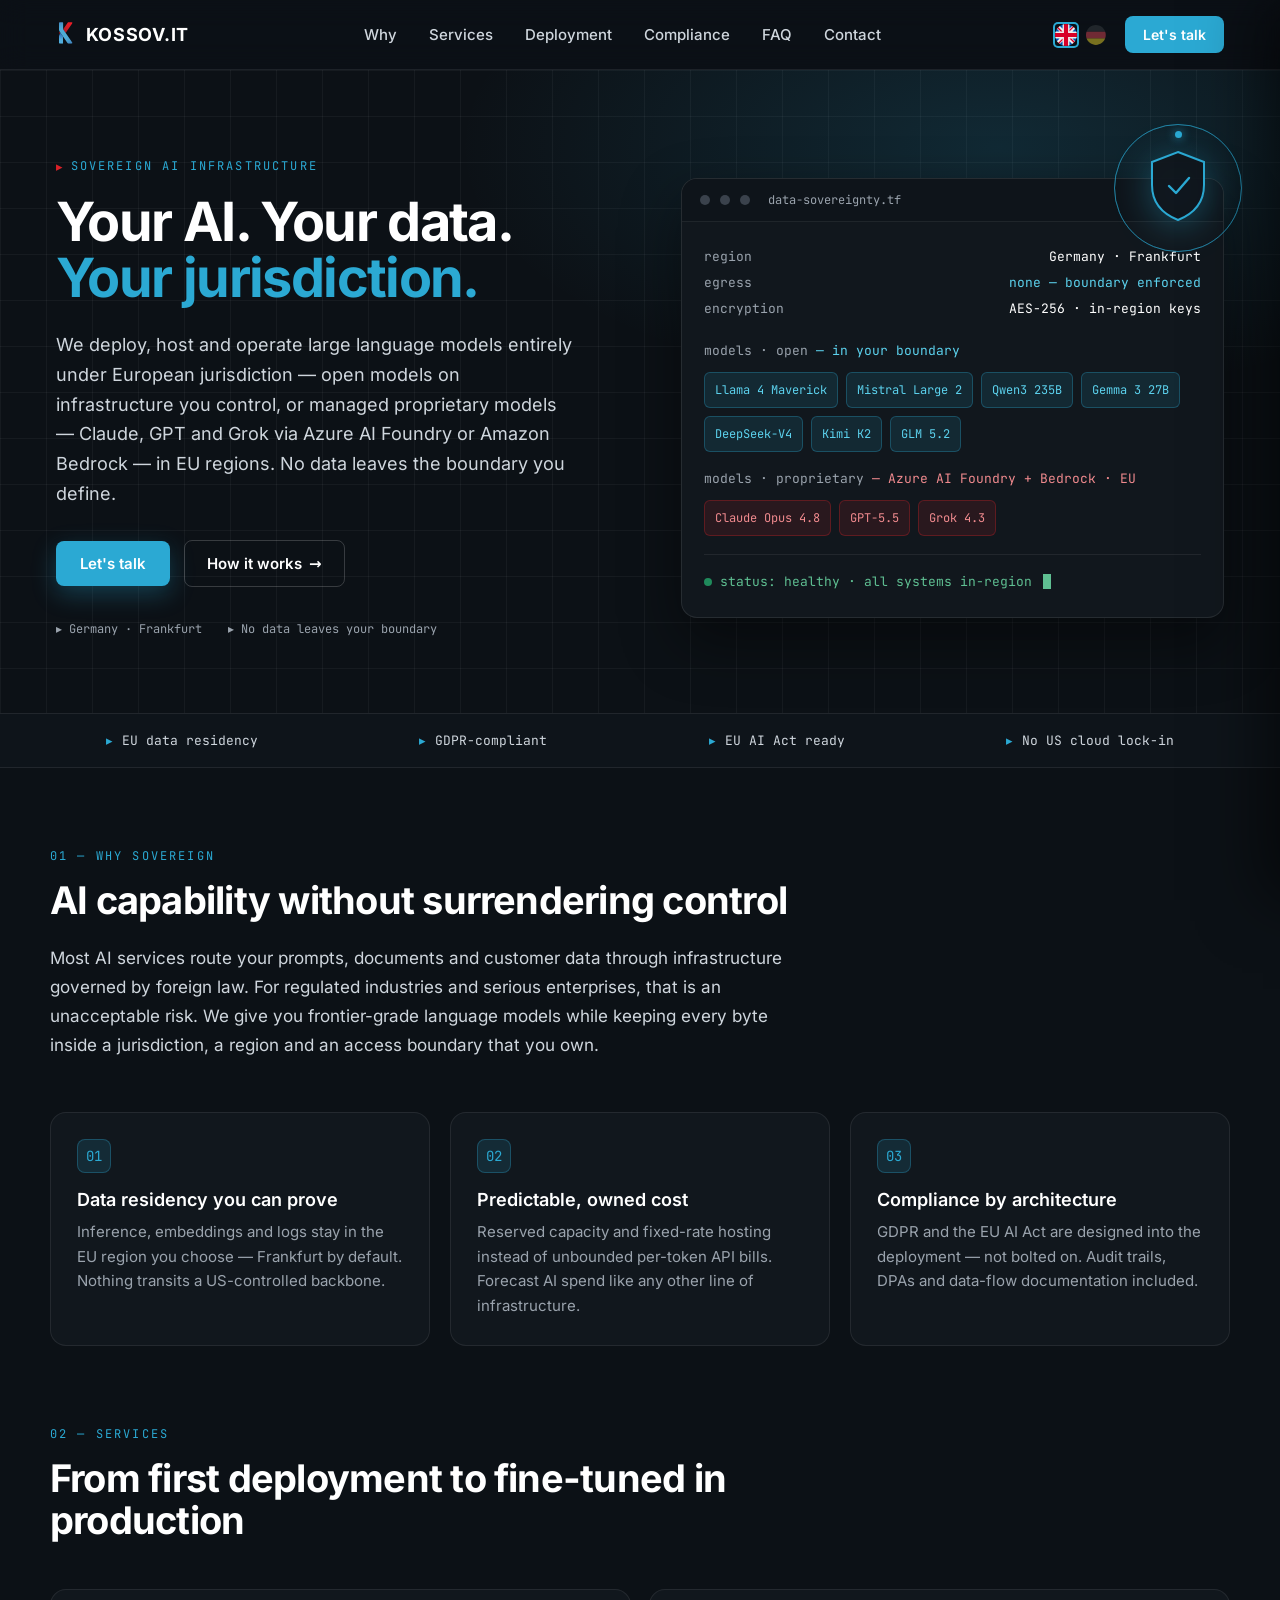
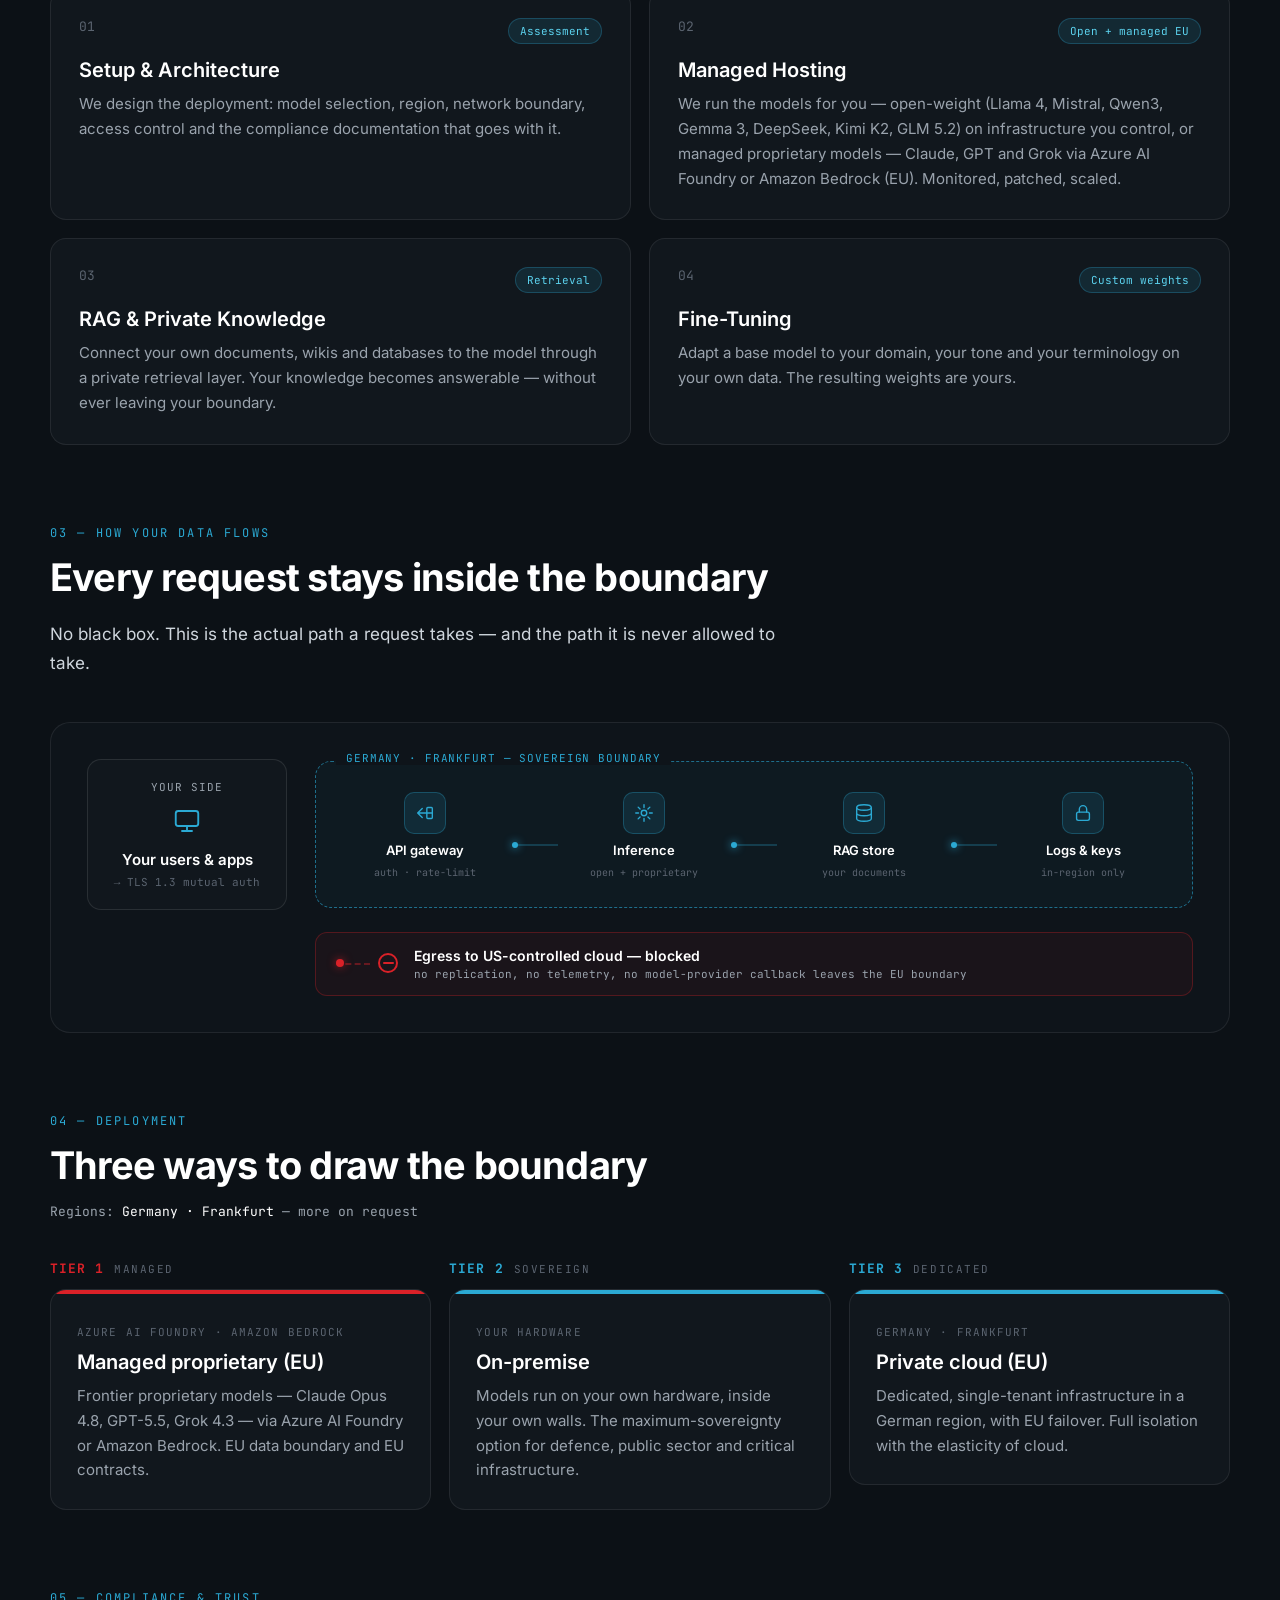
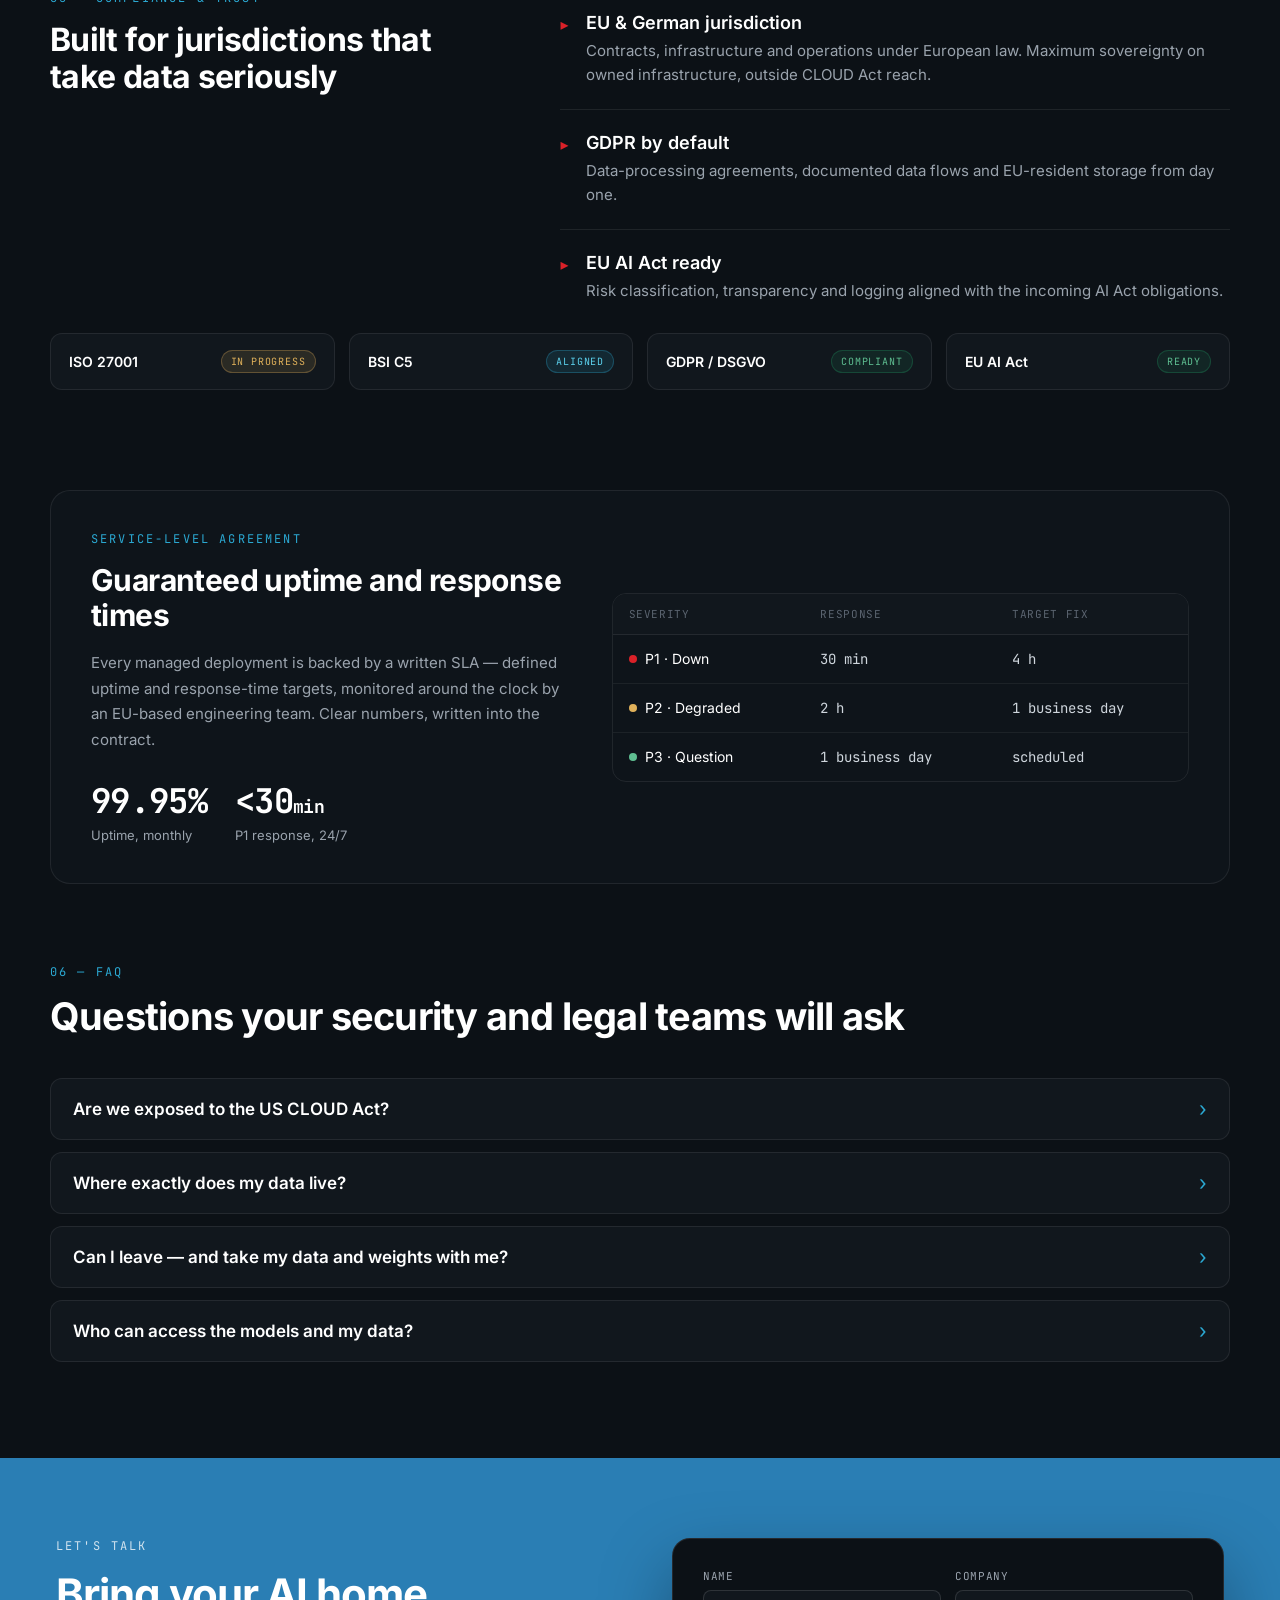
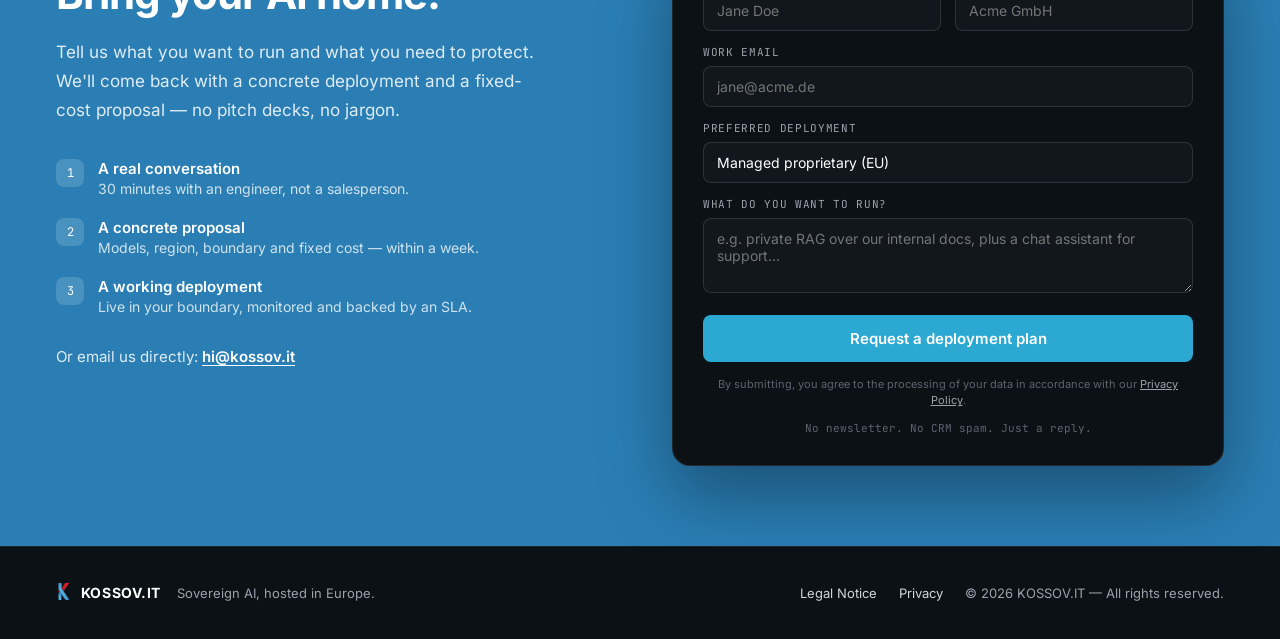
==== commit 4b163478: "Self-host fonts, add privacy policy, wire form, obfuscate email, add OG image Privacy / fonts - Self" ====
--- a/index.html
+++ b/index.html
@@ -4,7 +4,7 @@
 <meta charset="utf-8">
 <meta name="viewport" content="width=device-width, initial-scale=1">
 <title>KOSSOV.IT — Souveräne KI-Infrastruktur, gehostet in Europa</title>
-<meta name="description" content="Wir deployen, hosten und betreiben große Sprachmodelle vollständig unter europäischer Jurisdiktion — offene Modelle auf einer von Ihnen kontrollierten Infrastruktur oder gemanagte proprietäre Modelle über Azure AI Foundry und Amazon Bedrock in EU-Regionen. Keine Daten verlassen die von Ihnen definierte Grenze.">
+<meta name="description" content="Wir deployen, hosten und betreiben große Sprachmodelle vollständig unter europäischer Jurisdiktion — offene Modelle auf einer von Ihnen kontrollierten Infrastruktur oder gemanagte proprietäre Modelle über Azure AI Foundry oder Amazon Bedrock in EU-Regionen. Keine Daten verlassen die von Ihnen definierte Grenze.">
 <link rel="canonical" href="https://kossov.it/">
 <meta name="theme-color" content="#0c1116">
 <link rel="icon" href="assets/favicon.svg" type="image/svg+xml">
@@ -14,13 +14,15 @@
 <meta property="og:title" content="KOSSOV.IT — Souveräne KI-Infrastruktur, gehostet in Europa">
 <meta property="og:description" content="Große Sprachmodelle vollständig unter europäischer Jurisdiktion — offene Modelle auf Ihrer Infrastruktur oder gemanagte proprietäre Modelle in EU-Regionen. Keine Daten verlassen die von Ihnen definierte Grenze.">
 <meta property="og:url" content="https://kossov.it/">
-<meta property="og:image" content="https://kossov.it/assets/k-logo.svg">
+<meta property="og:image" content="https://kossov.it/assets/og-image.png">
+<meta property="og:image:width" content="1200">
+<meta property="og:image:height" content="630">
+<meta property="og:image:type" content="image/png">
 <meta property="og:locale" content="de_DE">
 <meta property="og:locale:alternate" content="en_US">
-<meta name="twitter:card" content="summary">
-<link rel="preconnect" href="https://fonts.googleapis.com">
-<link rel="preconnect" href="https://fonts.gstatic.com" crossorigin>
-<link href="https://fonts.googleapis.com/css2?family=Inter:wght@400;500;600;700&family=JetBrains+Mono:wght@400;500&display=swap" rel="stylesheet">
+<meta name="twitter:card" content="summary_large_image">
+<meta name="twitter:image" content="https://kossov.it/assets/og-image.png">
+<link rel="stylesheet" href="assets/fonts.css">
 <style>
   *,*::before,*::after{box-sizing:border-box;}
   html,body{margin:0;padding:0;}
@@ -145,7 +147,7 @@
           <span data-i18n="hero.eyebrow" style="font-family:'JetBrains Mono',ui-monospace,'SF Mono',Menlo,monospace;font-size:12px;letter-spacing:.18em;text-transform:uppercase;color:#2ba9d3;">Souveräne KI-Infrastruktur</span>
         </div>
         <h1 class="hero-h1" data-i18n="hero.h1" style="font-size:54px;font-weight:700;letter-spacing:-.03em;line-height:1.04;margin:0;color:#fff;">Ihre KI. Ihre Daten.<br><span style="color:#2ba9d3;">Ihre Jurisdiktion.</span></h1>
-        <p class="hero-sub" data-i18n="hero.sub" style="font-size:18px;line-height:1.65;color:#cfd6dd;margin:24px 0 0;max-width:520px;">Wir deployen, hosten und betreiben große Sprachmodelle vollständig unter europäischer Jurisdiktion — offene Modelle auf einer von Ihnen kontrollierten Infrastruktur oder gemanagte proprietäre Modelle — Claude, GPT und Grok über Azure AI Foundry und Amazon Bedrock — in EU-Regionen. Keine Daten verlassen die von Ihnen definierte Grenze.</p>
+        <p class="hero-sub" data-i18n="hero.sub" style="font-size:18px;line-height:1.65;color:#cfd6dd;margin:24px 0 0;max-width:520px;">Wir deployen, hosten und betreiben große Sprachmodelle vollständig unter europäischer Jurisdiktion — offene Modelle auf einer von Ihnen kontrollierten Infrastruktur oder gemanagte proprietäre Modelle — Claude, GPT und Grok über Azure AI Foundry oder Amazon Bedrock — in EU-Regionen. Keine Daten verlassen die von Ihnen definierte Grenze.</p>
         <div style="display:flex;gap:14px;margin-top:32px;align-items:center;flex-wrap:wrap;">
           <a href="#contact" class="cta-btn-lg" data-i18n="cta.talk" style="background:#2ba9d3;color:#fff;padding:13px 24px;border-radius:8px;font-weight:600;font-size:15px;text-decoration:none;box-shadow:0 8px 24px rgba(43,169,211,.30),0 2px 8px rgba(0,0,0,.10);transition:filter .15s;">Kontakt aufnehmen</a>
           <a href="#how" class="ghost-btn" data-i18n="cta.how" style="display:flex;align-items:center;gap:7px;color:#fff;padding:13px 22px;font-weight:600;font-size:15px;text-decoration:none;border:1px solid rgba(255,255,255,.18);border-radius:8px;transition:border-color .15s;">So funktioniert es <span>&rarr;</span></a>
@@ -265,7 +267,7 @@
             <span data-i18n="services.s2.tag" style="font-family:'JetBrains Mono',ui-monospace,'SF Mono',Menlo,monospace;font-size:11px;background:rgba(43,169,211,.12);color:#5cd2ee;border:1px solid rgba(43,169,211,.28);border-radius:999px;padding:5px 11px;">Offen + gemanagt (EU)</span>
           </div>
           <h3 data-i18n="services.s2.h" style="font-size:20px;font-weight:600;margin:0 0 10px;color:#fff;">Managed Hosting</h3>
-          <p data-i18n="services.s2.p" style="font-size:15px;line-height:1.65;color:#9aa3ad;margin:0;">Wir betreiben die Modelle für Sie — Open-Weight (Llama 4, Mistral, Qwen3, Gemma 3, DeepSeek, Kimi K2, GLM 5.2) auf einer von Ihnen kontrollierten Infrastruktur oder gemanagte proprietäre Modelle — Claude, GPT und Grok über Azure AI Foundry und Amazon Bedrock (EU). Überwacht, gepatcht, skaliert.</p>
+          <p data-i18n="services.s2.p" style="font-size:15px;line-height:1.65;color:#9aa3ad;margin:0;">Wir betreiben die Modelle für Sie — Open-Weight (Llama 4, Mistral, Qwen3, Gemma 3, DeepSeek, Kimi K2, GLM 5.2) auf einer von Ihnen kontrollierten Infrastruktur oder gemanagte proprietäre Modelle — Claude, GPT und Grok über Azure AI Foundry oder Amazon Bedrock (EU). Überwacht, gepatcht, skaliert.</p>
         </div>
         <div class="service-card" style="background:#11171d;border:1px solid rgba(255,255,255,.08);border-radius:16px;padding:28px;transition:border-color .15s;">
           <div style="display:flex;align-items:flex-start;justify-content:space-between;gap:12px;margin-bottom:14px;">
@@ -375,7 +377,7 @@
             <div style="padding:26px;">
               <span style="font-family:'JetBrains Mono',ui-monospace,'SF Mono',Menlo,monospace;font-size:11px;letter-spacing:.1em;text-transform:uppercase;color:#5b6470;">Azure AI Foundry · Amazon Bedrock</span>
               <h3 data-i18n="deploy.t1.h" style="font-size:20px;font-weight:600;margin:10px 0 10px;color:#fff;">Gemanagt proprietär (EU)</h3>
-              <p data-i18n="deploy.t1.p" style="font-size:15px;line-height:1.65;color:#9aa3ad;margin:0;">Proprietäre Spitzenmodelle — Claude Opus 4.8, GPT-5.5, Grok 4.3 — über Azure AI Foundry und Amazon Bedrock. EU-Datengrenze und EU-Verträge.</p>
+              <p data-i18n="deploy.t1.p" style="font-size:15px;line-height:1.65;color:#9aa3ad;margin:0;">Proprietäre Spitzenmodelle — Claude Opus 4.8, GPT-5.5, Grok 4.3 — über Azure AI Foundry oder Amazon Bedrock. EU-Datengrenze und EU-Verträge.</p>
             </div>
           </div>
         </div>
@@ -521,18 +523,20 @@
           <div style="display:flex;gap:14px;align-items:flex-start;"><span style="font-family:'JetBrains Mono',ui-monospace,'SF Mono',Menlo,monospace;font-size:12px;color:#fff;background:rgba(255,255,255,.15);border-radius:8px;width:28px;height:28px;display:flex;align-items:center;justify-content:center;flex-shrink:0;">2</span><div><div data-i18n="contact.s2.h" style="font-size:15px;font-weight:600;color:#fff;">Ein konkretes Angebot</div><div data-i18n="contact.s2.p" style="font-size:14px;color:rgba(255,255,255,.78);line-height:1.6;">Modelle, Region, Grenze und Festpreis — innerhalb einer Woche.</div></div></div>
           <div style="display:flex;gap:14px;align-items:flex-start;"><span style="font-family:'JetBrains Mono',ui-monospace,'SF Mono',Menlo,monospace;font-size:12px;color:#fff;background:rgba(255,255,255,.15);border-radius:8px;width:28px;height:28px;display:flex;align-items:center;justify-content:center;flex-shrink:0;">3</span><div><div data-i18n="contact.s3.h" style="font-size:15px;font-weight:600;color:#fff;">Ein laufendes Deployment</div><div data-i18n="contact.s3.p" style="font-size:14px;color:rgba(255,255,255,.78);line-height:1.6;">Live in Ihrer Grenze, überwacht und durch ein SLA abgesichert.</div></div></div>
         </div>
-        <div data-i18n="contact.directEmail" style="margin-top:28px;font-size:15px;color:rgba(255,255,255,.85);">Oder schreiben Sie uns direkt: <a href="mailto:hi@kossov.it" class="mail-link" style="color:#fff;font-weight:600;text-decoration:underline;text-underline-offset:3px;transition:color .15s;">hi@kossov.it</a></div>
+        <div data-i18n="contact.directEmail" style="margin-top:28px;font-size:15px;color:rgba(255,255,255,.85);">Oder schreiben Sie uns direkt: <a data-eu="hi" data-ed="kossov.it" href="#" class="mail-link" style="color:#fff;font-weight:600;text-decoration:underline;text-underline-offset:3px;transition:color .15s;">hi(at)kossov.it</a></div>
       </div>
       <div style="background:#0c1116;border:1px solid rgba(255,255,255,.1);border-radius:18px;padding:30px;box-shadow:0 30px 70px rgba(0,0,0,.35);">
         <form id="contact-form" onsubmit="submitForm(event)">
+          <input type="checkbox" name="botcheck" tabindex="-1" autocomplete="off" style="display:none!important;">
           <div class="form-grid" style="display:grid;grid-template-columns:1fr 1fr;gap:14px;">
-            <div><label data-i18n="form.name" style="font-family:'JetBrains Mono',ui-monospace,'SF Mono',Menlo,monospace;font-size:11px;letter-spacing:.06em;text-transform:uppercase;color:#9aa3ad;display:block;margin-bottom:7px;">Name</label><input type="text" placeholder="Erika Mustermann" data-i18n-ph="form.name.ph" class="form-input" required style="width:100%;background:#11171d;border:1px solid rgba(255,255,255,.12);border-radius:8px;padding:11px 13px;color:#fff;font-size:14px;font-family:'Inter',sans-serif;outline:none;transition:border-color .15s;"></div>
-            <div><label data-i18n="form.company" style="font-family:'JetBrains Mono',ui-monospace,'SF Mono',Menlo,monospace;font-size:11px;letter-spacing:.06em;text-transform:uppercase;color:#9aa3ad;display:block;margin-bottom:7px;">Unternehmen</label><input type="text" placeholder="Acme GmbH" class="form-input" style="width:100%;background:#11171d;border:1px solid rgba(255,255,255,.12);border-radius:8px;padding:11px 13px;color:#fff;font-size:14px;font-family:'Inter',sans-serif;outline:none;transition:border-color .15s;"></div>
-          </div>
-          <div style="margin-top:14px;"><label data-i18n="form.email" style="font-family:'JetBrains Mono',ui-monospace,'SF Mono',Menlo,monospace;font-size:11px;letter-spacing:.06em;text-transform:uppercase;color:#9aa3ad;display:block;margin-bottom:7px;">Geschäftliche E-Mail</label><input type="email" placeholder="erika@acme.de" data-i18n-ph="form.email.ph" class="form-input" required style="width:100%;background:#11171d;border:1px solid rgba(255,255,255,.12);border-radius:8px;padding:11px 13px;color:#fff;font-size:14px;font-family:'Inter',sans-serif;outline:none;transition:border-color .15s;"></div>
-          <div style="margin-top:14px;"><label data-i18n="form.deployment" style="font-family:'JetBrains Mono',ui-monospace,'SF Mono',Menlo,monospace;font-size:11px;letter-spacing:.06em;text-transform:uppercase;color:#9aa3ad;display:block;margin-bottom:7px;">Bevorzugtes Deployment</label><select class="form-select" style="width:100%;background:#11171d;border:1px solid rgba(255,255,255,.12);border-radius:8px;padding:11px 13px;color:#fff;font-size:14px;font-family:'Inter',sans-serif;outline:none;transition:border-color .15s;appearance:none;-webkit-appearance:none;"><option data-i18n="form.opt1">Gemanagt proprietär (EU)</option><option data-i18n="form.opt2">Private Cloud (EU)</option><option data-i18n="form.opt3">On-Premise</option><option data-i18n="form.opt4">Noch unsicher — beraten Sie mich</option></select></div>
-          <div style="margin-top:14px;"><label data-i18n="form.run" style="font-family:'JetBrains Mono',ui-monospace,'SF Mono',Menlo,monospace;font-size:11px;letter-spacing:.06em;text-transform:uppercase;color:#9aa3ad;display:block;margin-bottom:7px;">Was möchten Sie betreiben?</label><textarea rows="3" placeholder="z. B. privates RAG über unsere internen Dokumente, dazu ein Chat-Assistent für den Support …" data-i18n-ph="form.run.ph" class="form-textarea" style="width:100%;background:#11171d;border:1px solid rgba(255,255,255,.12);border-radius:8px;padding:11px 13px;color:#fff;font-size:14px;font-family:'Inter',sans-serif;outline:none;transition:border-color .15s;resize:vertical;"></textarea></div>
+            <div><label data-i18n="form.name" style="font-family:'JetBrains Mono',ui-monospace,'SF Mono',Menlo,monospace;font-size:11px;letter-spacing:.06em;text-transform:uppercase;color:#9aa3ad;display:block;margin-bottom:7px;">Name</label><input type="text" placeholder="Erika Mustermann" name="name" data-i18n-ph="form.name.ph" class="form-input" required style="width:100%;background:#11171d;border:1px solid rgba(255,255,255,.12);border-radius:8px;padding:11px 13px;color:#fff;font-size:14px;font-family:'Inter',sans-serif;outline:none;transition:border-color .15s;"></div>
+            <div><label data-i18n="form.company" style="font-family:'JetBrains Mono',ui-monospace,'SF Mono',Menlo,monospace;font-size:11px;letter-spacing:.06em;text-transform:uppercase;color:#9aa3ad;display:block;margin-bottom:7px;">Unternehmen</label><input type="text" placeholder="Acme GmbH" name="company" class="form-input" style="width:100%;background:#11171d;border:1px solid rgba(255,255,255,.12);border-radius:8px;padding:11px 13px;color:#fff;font-size:14px;font-family:'Inter',sans-serif;outline:none;transition:border-color .15s;"></div>
+          </div>
+          <div style="margin-top:14px;"><label data-i18n="form.email" style="font-family:'JetBrains Mono',ui-monospace,'SF Mono',Menlo,monospace;font-size:11px;letter-spacing:.06em;text-transform:uppercase;color:#9aa3ad;display:block;margin-bottom:7px;">Geschäftliche E-Mail</label><input type="email" placeholder="erika@acme.de" name="email" data-i18n-ph="form.email.ph" class="form-input" required style="width:100%;background:#11171d;border:1px solid rgba(255,255,255,.12);border-radius:8px;padding:11px 13px;color:#fff;font-size:14px;font-family:'Inter',sans-serif;outline:none;transition:border-color .15s;"></div>
+          <div style="margin-top:14px;"><label data-i18n="form.deployment" style="font-family:'JetBrains Mono',ui-monospace,'SF Mono',Menlo,monospace;font-size:11px;letter-spacing:.06em;text-transform:uppercase;color:#9aa3ad;display:block;margin-bottom:7px;">Bevorzugtes Deployment</label><select name="deployment" class="form-select" style="width:100%;background:#11171d;border:1px solid rgba(255,255,255,.12);border-radius:8px;padding:11px 13px;color:#fff;font-size:14px;font-family:'Inter',sans-serif;outline:none;transition:border-color .15s;appearance:none;-webkit-appearance:none;"><option data-i18n="form.opt1">Gemanagt proprietär (EU)</option><option data-i18n="form.opt2">Private Cloud (EU)</option><option data-i18n="form.opt3">On-Premise</option><option data-i18n="form.opt4">Noch unsicher — beraten Sie mich</option></select></div>
+          <div style="margin-top:14px;"><label data-i18n="form.run" style="font-family:'JetBrains Mono',ui-monospace,'SF Mono',Menlo,monospace;font-size:11px;letter-spacing:.06em;text-transform:uppercase;color:#9aa3ad;display:block;margin-bottom:7px;">Was möchten Sie betreiben?</label><textarea rows="3" placeholder="z. B. privates RAG über unsere internen Dokumente, dazu ein Chat-Assistent für den Support …" data-i18n-ph="form.run.ph" name="message" class="form-textarea" style="width:100%;background:#11171d;border:1px solid rgba(255,255,255,.12);border-radius:8px;padding:11px 13px;color:#fff;font-size:14px;font-family:'Inter',sans-serif;outline:none;transition:border-color .15s;resize:vertical;"></textarea></div>
           <button type="submit" class="form-submit" data-i18n="form.submit" style="margin-top:18px;width:100%;background:#2ba9d3;color:#fff;border:none;padding:14px;border-radius:8px;font-weight:600;font-size:15px;cursor:pointer;font-family:'Inter',sans-serif;transition:filter .15s;">Deployment-Plan anfordern</button>
+          <div data-i18n="form.privacy" style="margin-top:14px;font-size:11px;line-height:1.5;color:#5b6470;text-align:center;">Mit dem Absenden stimmen Sie der Verarbeitung Ihrer Angaben gemäß unserer <a href="legal-notice.html#datenschutz" style="color:#9aa3ad;text-decoration:underline;">Datenschutzerklärung</a> zu.</div>
         </form>
         <div class="form-success" id="form-success"><span style="width:7px;height:7px;border-radius:999px;background:#5fbf92;"></span><span data-i18n="form.success">Danke — wir antworten innerhalb eines Werktags.</span></div>
         <div data-i18n="form.note" style="margin-top:12px;font-family:'JetBrains Mono',ui-monospace,'SF Mono',Menlo,monospace;font-size:11px;color:#5b6470;text-align:center;">Kein Newsletter. Kein CRM-Spam. Nur eine Antwort.</div>
@@ -549,6 +553,7 @@
     </div>
     <div style="display:flex;align-items:center;gap:22px;font-size:13px;color:#9aa3ad;flex-wrap:wrap;">
       <a href="legal-notice.html" class="footer-link" data-i18n="footer.legal" style="color:#cfd6dd;text-decoration:none;transition:color .15s;">Impressum</a>
+      <a href="legal-notice.html#datenschutz" class="footer-link" data-i18n="footer.privacy" style="color:#cfd6dd;text-decoration:none;transition:color .15s;">Datenschutz</a>
       <span data-i18n="footer.rights">&copy; 2026 KOSSOV.IT — Alle Rechte vorbehalten.</span>
     </div>
   </footer>
@@ -616,11 +621,36 @@
     }
   }
 
-  // Contact form
+  // Contact form — posts to Web3Forms when a key is set, otherwise opens a
+  // pre-filled email to the contact address. Either way the success notice is shown.
+  var WEB3FORMS_KEY = ""; // paste your free Web3Forms access key to receive submissions by email
+  function contactShowSuccess(){
+    document.getElementById('contact-form').style.display = 'none';
+    document.getElementById('form-success').classList.add('visible');
+  }
+  function contactMailto(form){
+    function v(n){ var el = form.querySelector('[name="' + n + '"]'); return el ? el.value : ''; }
+    var body = 'Name: ' + v('name') + '\nUnternehmen: ' + v('company') + '\nE-Mail: ' + v('email')
+             + '\nDeployment: ' + v('deployment') + '\n\n' + v('message');
+    var addr = 'hi' + String.fromCharCode(64) + 'kossov.it';
+    window.location.href = 'mailto:' + addr + '?subject=' + encodeURIComponent('KOSSOV.IT — Deployment')
+             + '&body=' + encodeURIComponent(body);
+  }
   function submitForm(e){
     e.preventDefault();
-    document.getElementById('contact-form').style.display = 'none';
-    document.getElementById('form-success').classList.add('visible');
+    var form = document.getElementById('contact-form');
+    if(WEB3FORMS_KEY){
+      var data = new FormData(form);
+      data.append('access_key', WEB3FORMS_KEY);
+      data.append('subject', 'KOSSOV.IT — new deployment request');
+      fetch('https://api.web3forms.com/submit', { method: 'POST', body: data })
+        .then(function(r){ return r.json(); })
+        .then(function(j){ j.success ? contactShowSuccess() : contactMailto(form); })
+        .catch(function(){ contactMailto(form); });
+    } else {
+      contactMailto(form);
+      contactShowSuccess();
+    }
   }
 
   /* ============================================================
@@ -631,7 +661,7 @@
      ============================================================ */
   var I18N_EN = {
     "meta.title": "KOSSOV.IT — Sovereign AI Infrastructure, hosted in Europe",
-    "meta.desc": "We deploy, host and operate large language models entirely under European jurisdiction — open models on infrastructure you control, or managed proprietary models via Azure AI Foundry and Amazon Bedrock in EU regions. No data leaves the boundary you define.",
+    "meta.desc": "We deploy, host and operate large language models entirely under European jurisdiction — open models on infrastructure you control, or managed proprietary models via Azure AI Foundry or Amazon Bedrock in EU regions. No data leaves the boundary you define.",
     "nav.why": "Why",
     "nav.services": "Services",
     "nav.deployment": "Deployment",
@@ -642,7 +672,7 @@
     "cta.how": "How it works <span>&rarr;</span>",
     "hero.eyebrow": "Sovereign AI Infrastructure",
     "hero.h1": "Your AI. Your data.<br><span style=\"color:#2ba9d3;\">Your jurisdiction.</span>",
-    "hero.sub": "We deploy, host and operate large language models entirely under European jurisdiction — open models on infrastructure you control, or managed proprietary models — Claude, GPT and Grok via Azure AI Foundry and Amazon Bedrock — in EU regions. No data leaves the boundary you define.",
+    "hero.sub": "We deploy, host and operate large language models entirely under European jurisdiction — open models on infrastructure you control, or managed proprietary models — Claude, GPT and Grok via Azure AI Foundry or Amazon Bedrock — in EU regions. No data leaves the boundary you define.",
     "hero.badge2": "&#9656; No data leaves your boundary",
     "console.egress": "none — boundary enforced",
     "console.encryption": "AES-256 · in-region keys",
@@ -669,7 +699,7 @@
     "services.s1.p": "We design the deployment: model selection, region, network boundary, access control and the compliance documentation that goes with it.",
     "services.s2.tag": "Open + managed EU",
     "services.s2.h": "Managed Hosting",
-    "services.s2.p": "We run the models for you — open-weight (Llama 4, Mistral, Qwen3, Gemma 3, DeepSeek, Kimi K2, GLM 5.2) on infrastructure you control, or managed proprietary models — Claude, GPT and Grok via Azure AI Foundry and Amazon Bedrock (EU). Monitored, patched, scaled.",
+    "services.s2.p": "We run the models for you — open-weight (Llama 4, Mistral, Qwen3, Gemma 3, DeepSeek, Kimi K2, GLM 5.2) on infrastructure you control, or managed proprietary models — Claude, GPT and Grok via Azure AI Foundry or Amazon Bedrock (EU). Monitored, patched, scaled.",
     "services.s3.tag": "Retrieval",
     "services.s3.h": "RAG &amp; Private Knowledge",
     "services.s3.p": "Connect your own documents, wikis and databases to the model through a private retrieval layer. Your knowledge becomes answerable — without ever leaving your boundary.",
@@ -698,7 +728,7 @@
     "deploy.regions": "Regions: <span style=\"color:#fff;\">Germany · Frankfurt</span> — more on request",
     "deploy.t1.kind": "Managed",
     "deploy.t1.h": "Managed proprietary (EU)",
-    "deploy.t1.p": "Frontier proprietary models — Claude Opus 4.8, GPT-5.5, Grok 4.3 — via Azure AI Foundry and Amazon Bedrock. EU data boundary and EU contracts.",
+    "deploy.t1.p": "Frontier proprietary models — Claude Opus 4.8, GPT-5.5, Grok 4.3 — via Azure AI Foundry or Amazon Bedrock. EU data boundary and EU contracts.",
     "deploy.t2.kind": "Sovereign",
     "deploy.t2.tag": "Your hardware",
     "deploy.t2.h": "On-premise",
@@ -751,7 +781,7 @@
     "contact.s2.p": "Models, region, boundary and fixed cost — within a week.",
     "contact.s3.h": "A working deployment",
     "contact.s3.p": "Live in your boundary, monitored and backed by an SLA.",
-    "contact.directEmail": "Or email us directly: <a href=\"mailto:hi@kossov.it\" class=\"mail-link\" style=\"color:#fff;font-weight:600;text-decoration:underline;text-underline-offset:3px;transition:color .15s;\">hi@kossov.it</a>",
+    "contact.directEmail": "Or email us directly: <a data-eu=\"hi\" data-ed=\"kossov.it\" href=\"#\" class=\"mail-link\" style=\"color:#fff;font-weight:600;text-decoration:underline;text-underline-offset:3px;transition:color .15s;\">hi(at)kossov.it</a>",
     "form.name": "Name",
     "form.name.ph": "Jane Doe",
     "form.company": "Company",
@@ -766,9 +796,11 @@
     "form.run.ph": "e.g. private RAG over our internal docs, plus a chat assistant for support…",
     "form.submit": "Request a deployment plan",
     "form.success": "Thanks — we'll reply within one business day.",
+    "form.privacy": "By submitting, you agree to the processing of your data in accordance with our <a href=\"legal-notice.html#datenschutz\" style=\"color:#9aa3ad;text-decoration:underline;\">Privacy Policy</a>.",
     "form.note": "No newsletter. No CRM spam. Just a reply.",
     "footer.tag": "Sovereign AI, hosted in Europe.",
     "footer.legal": "Legal Notice",
+    "footer.privacy": "Privacy",
     "footer.rights": "&copy; 2026 KOSSOV.IT — All rights reserved.",
     "sticky.title": "Sovereign AI, hosted in the EU"
   };
@@ -781,6 +813,16 @@
     phNodes.forEach(function(el){ dePH[el.getAttribute('data-i18n-ph')] = el.getAttribute('placeholder'); });
     var metaDesc = document.querySelector('meta[name="description"]');
     var deMeta = { title: document.title, desc: metaDesc ? metaDesc.getAttribute('content') : '' };
+
+    function fillEmails(){
+      var els = document.querySelectorAll('a[data-eu][data-ed]');
+      for(var i=0;i<els.length;i++){
+        var a = els[i];
+        var addr = a.getAttribute('data-eu') + String.fromCharCode(64) + a.getAttribute('data-ed');
+        a.setAttribute('href','mailto:' + addr);
+        a.textContent = addr;
+      }
+    }
 
     function apply(lang){
       var en = lang === 'en';
@@ -801,6 +843,7 @@
         f.style.boxShadow = active ? '0 0 0 2px #2ba9d3' : 'none';
         f.classList.toggle('inactive', !active);
       });
+      fillEmails();
     }
 
     function setLang(lang, persist){
--- a/assets/fonts.css
+++ b/assets/fonts.css
@@ -0,0 +1,18 @@
+/* Self-hosted fonts — no external requests, no data sent to Google.
+   Inter and JetBrains Mono are licensed under the SIL Open Font License 1.1,
+   which permits self-hosting. Both are variable fonts: a single file per
+   family covers the full weight axis used across the site. */
+@font-face{
+  font-family:'Inter';
+  font-style:normal;
+  font-weight:100 900;
+  font-display:swap;
+  src:url('fonts/inter.woff2') format('woff2');
+}
+@font-face{
+  font-family:'JetBrains Mono';
+  font-style:normal;
+  font-weight:100 800;
+  font-display:swap;
+  src:url('fonts/jetbrains-mono.woff2') format('woff2');
+}
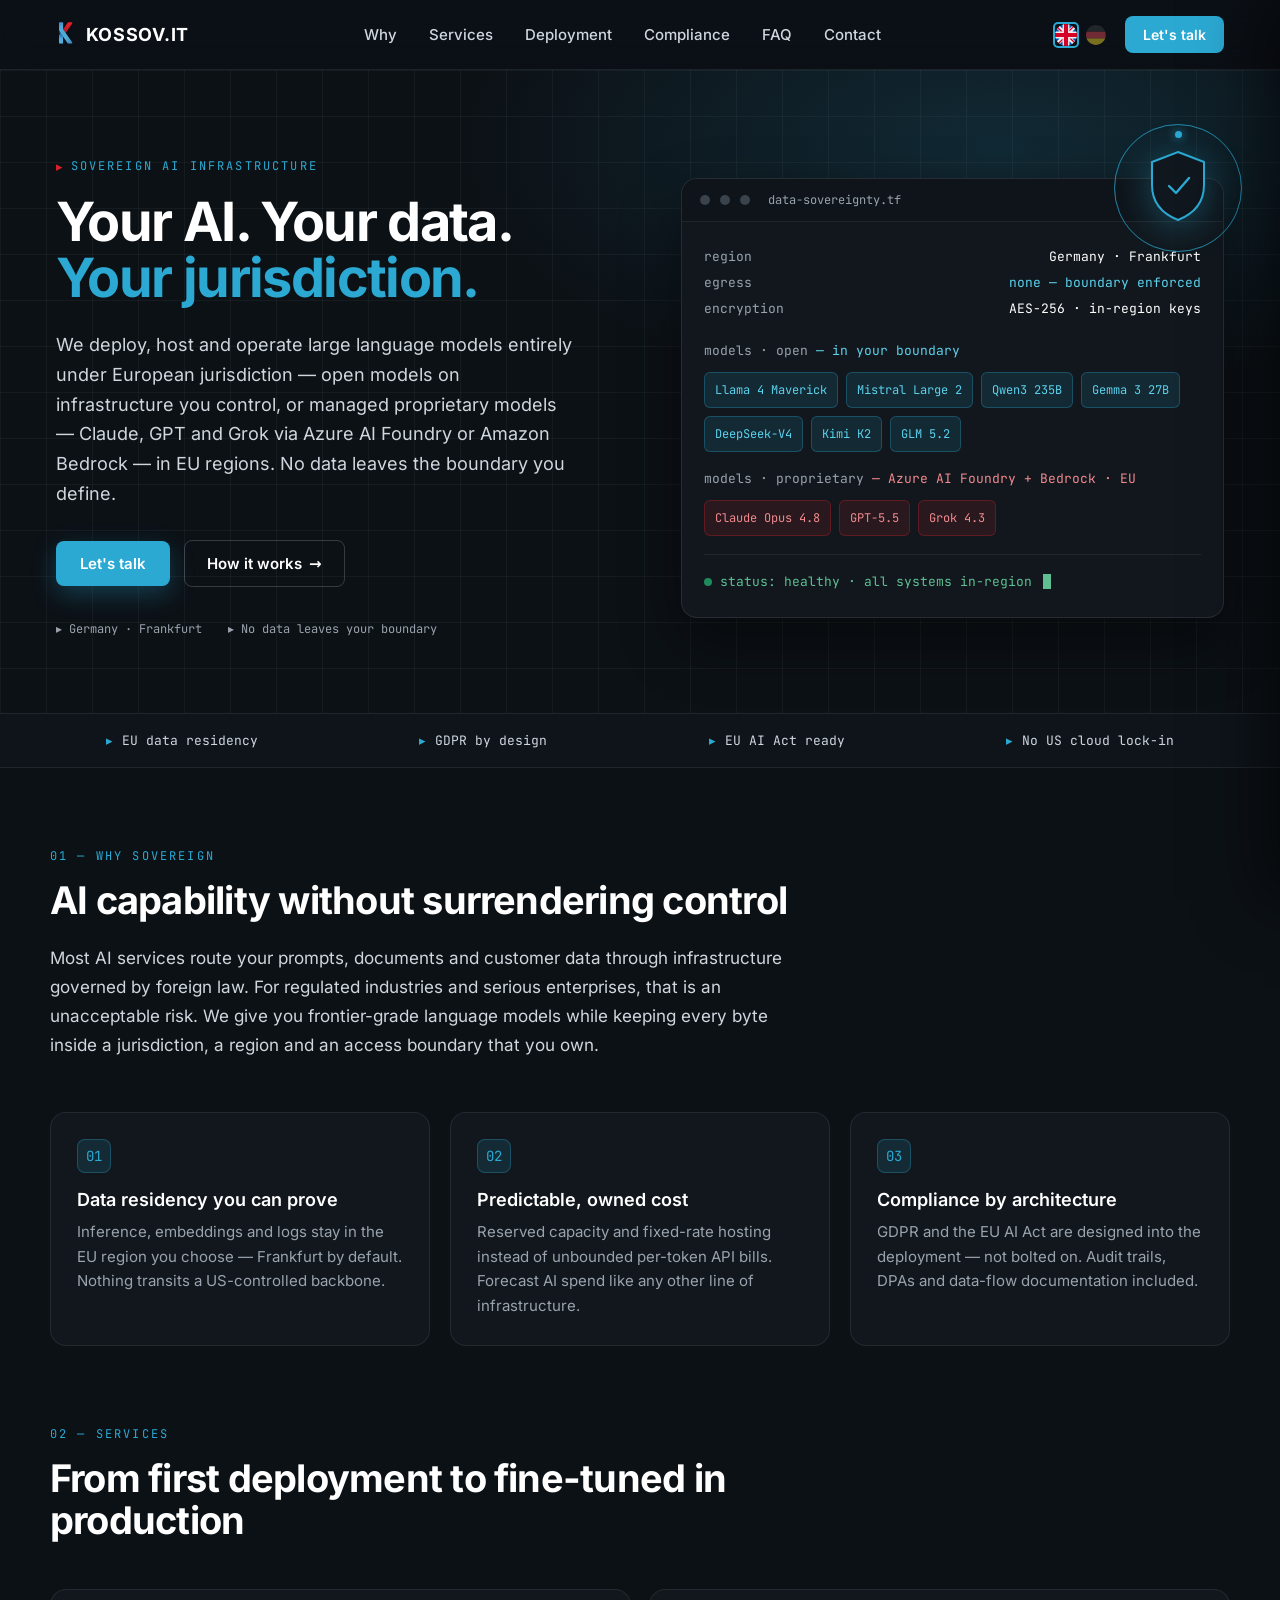
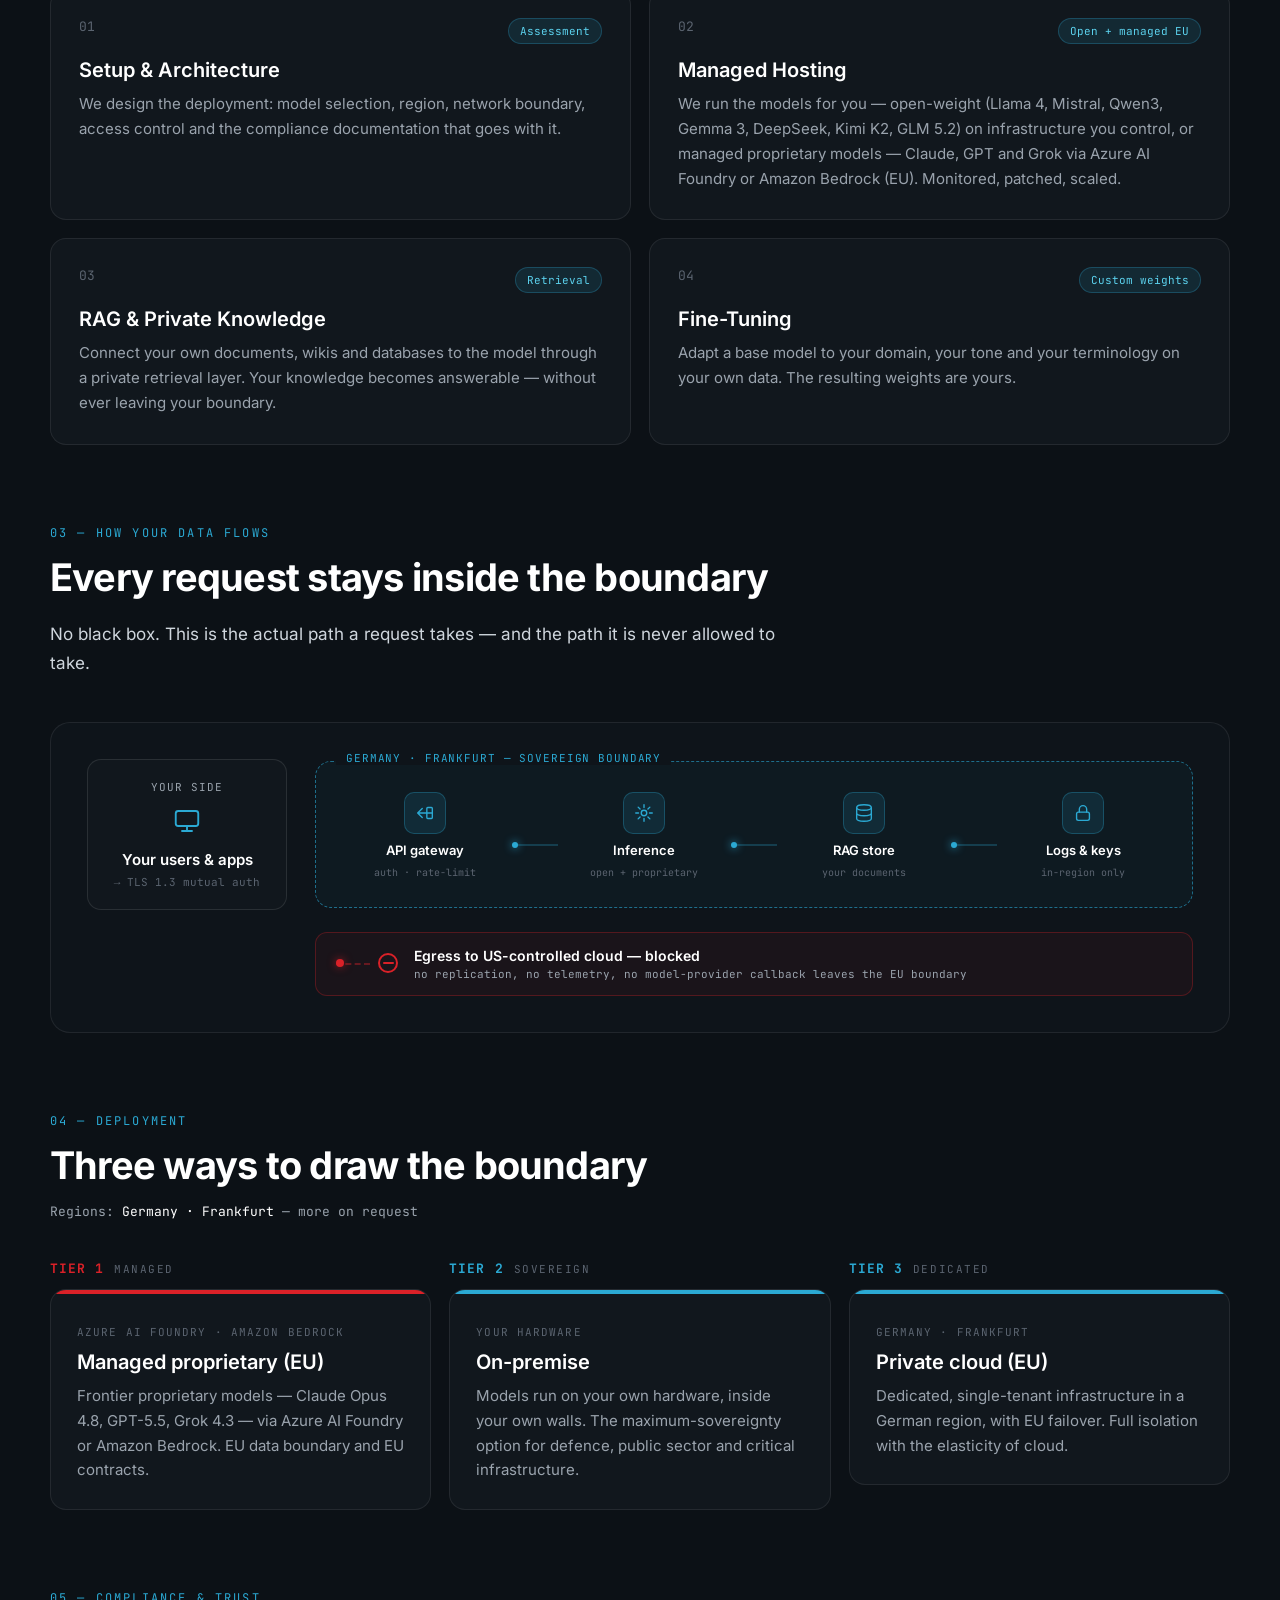
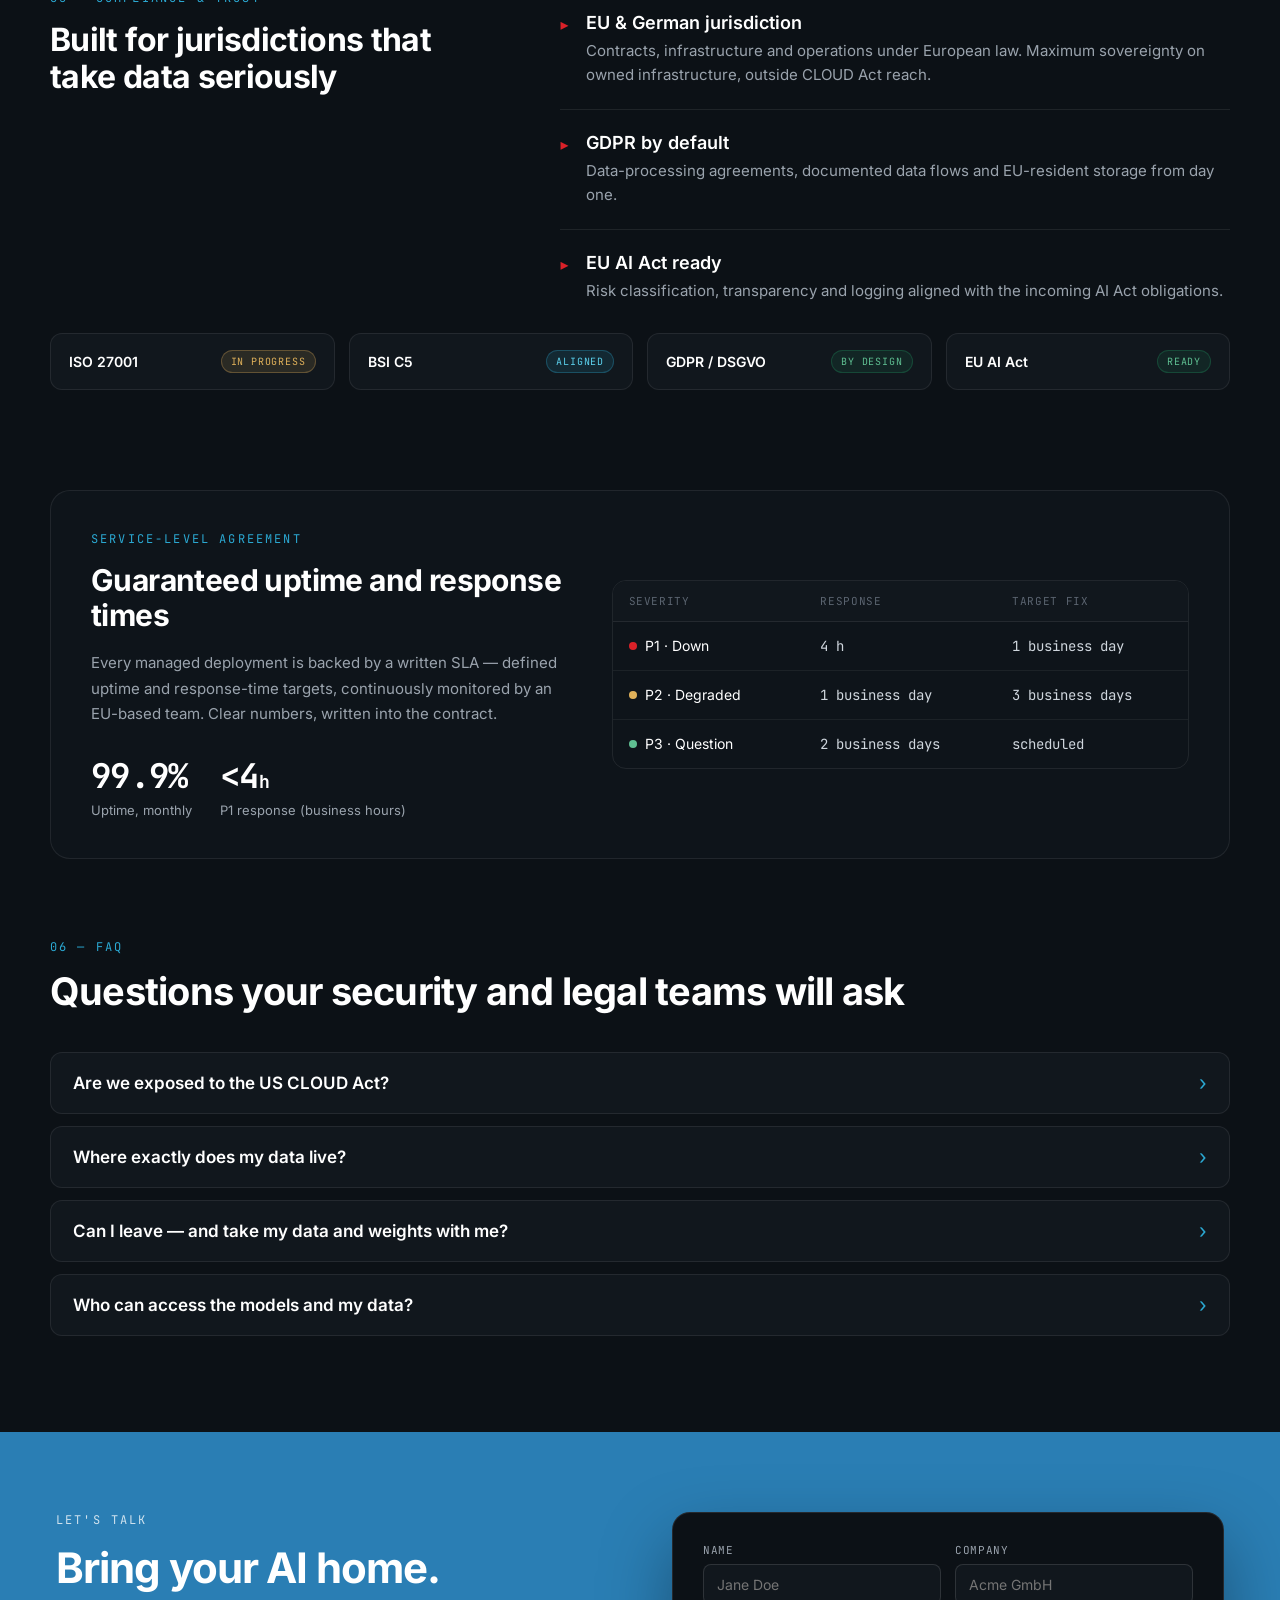
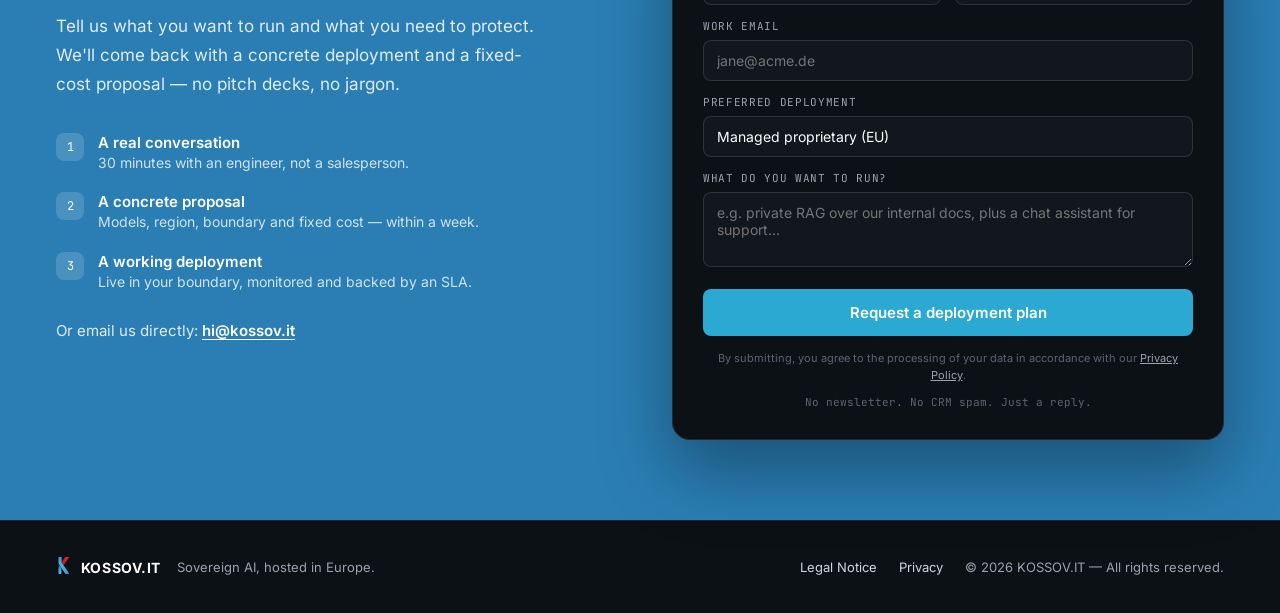
==== commit ca77496d: "Remove OG image, soften GDPR claims, make SLA realistic - Remove the social-preview image and its me" ====
--- a/index.html
+++ b/index.html
@@ -14,14 +14,9 @@
 <meta property="og:title" content="KOSSOV.IT — Souveräne KI-Infrastruktur, gehostet in Europa">
 <meta property="og:description" content="Große Sprachmodelle vollständig unter europäischer Jurisdiktion — offene Modelle auf Ihrer Infrastruktur oder gemanagte proprietäre Modelle in EU-Regionen. Keine Daten verlassen die von Ihnen definierte Grenze.">
 <meta property="og:url" content="https://kossov.it/">
-<meta property="og:image" content="https://kossov.it/assets/og-image.png">
-<meta property="og:image:width" content="1200">
-<meta property="og:image:height" content="630">
-<meta property="og:image:type" content="image/png">
 <meta property="og:locale" content="de_DE">
 <meta property="og:locale:alternate" content="en_US">
-<meta name="twitter:card" content="summary_large_image">
-<meta name="twitter:image" content="https://kossov.it/assets/og-image.png">
+<meta name="twitter:card" content="summary">
 <link rel="stylesheet" href="assets/fonts.css">
 <style>
   *,*::before,*::after{box-sizing:border-box;}
@@ -215,7 +210,7 @@
   <div style="border-top:1px solid rgba(255,255,255,.08);border-bottom:1px solid rgba(255,255,255,.08);background:#0e141a;">
     <div class="badges-strip" style="max-width:1180px;margin:0 auto;padding:18px 56px;display:flex;justify-content:space-between;gap:24px;font-family:'JetBrains Mono',ui-monospace,'SF Mono',Menlo,monospace;font-size:13px;flex-wrap:wrap;">
       <span style="display:flex;align-items:center;gap:9px;color:#cfd6dd;"><span style="color:#2ba9d3;">&#9656;</span> <span data-i18n="badge.residency">EU-Datenresidenz</span></span>
-      <span style="display:flex;align-items:center;gap:9px;color:#cfd6dd;"><span style="color:#2ba9d3;">&#9656;</span> <span data-i18n="badge.gdpr">DSGVO-konform</span></span>
+      <span style="display:flex;align-items:center;gap:9px;color:#cfd6dd;"><span style="color:#2ba9d3;">&#9656;</span> <span data-i18n="badge.gdpr">DSGVO-konform gestaltet</span></span>
       <span style="display:flex;align-items:center;gap:9px;color:#cfd6dd;"><span style="color:#2ba9d3;">&#9656;</span> <span data-i18n="badge.aiact">Bereit für den EU AI Act</span></span>
       <span style="display:flex;align-items:center;gap:9px;color:#cfd6dd;"><span style="color:#2ba9d3;">&#9656;</span> <span data-i18n="badge.lockin">Kein US-Cloud-Lock-in</span></span>
     </div>
@@ -438,7 +433,7 @@
     <div class="certs-grid" style="max-width:1180px;margin:8px auto 0;display:grid;grid-template-columns:repeat(4,1fr);gap:14px;">
       <div style="display:flex;align-items:center;justify-content:space-between;gap:12px;padding:16px 18px;border:1px solid rgba(255,255,255,.08);border-radius:12px;background:#11171d;"><span style="font-weight:600;font-size:14px;color:#fff;">ISO 27001</span><span data-i18n="cert.inprogress" style="font-family:'JetBrains Mono',ui-monospace,'SF Mono',Menlo,monospace;font-size:10px;letter-spacing:.08em;text-transform:uppercase;color:#e0b15a;background:rgba(224,177,90,.12);border:1px solid rgba(224,177,90,.3);border-radius:999px;padding:4px 9px;">In Arbeit</span></div>
       <div style="display:flex;align-items:center;justify-content:space-between;gap:12px;padding:16px 18px;border:1px solid rgba(255,255,255,.08);border-radius:12px;background:#11171d;"><span style="font-weight:600;font-size:14px;color:#fff;">BSI C5</span><span data-i18n="cert.aligned" style="font-family:'JetBrains Mono',ui-monospace,'SF Mono',Menlo,monospace;font-size:10px;letter-spacing:.08em;text-transform:uppercase;color:#5cd2ee;background:rgba(43,169,211,.12);border:1px solid rgba(43,169,211,.3);border-radius:999px;padding:4px 9px;">Ausgerichtet</span></div>
-      <div style="display:flex;align-items:center;justify-content:space-between;gap:12px;padding:16px 18px;border:1px solid rgba(255,255,255,.08);border-radius:12px;background:#11171d;"><span style="font-weight:600;font-size:14px;color:#fff;">GDPR / DSGVO</span><span data-i18n="cert.compliant" style="font-family:'JetBrains Mono',ui-monospace,'SF Mono',Menlo,monospace;font-size:10px;letter-spacing:.08em;text-transform:uppercase;color:#5fbf92;background:rgba(31,138,91,.14);border:1px solid rgba(31,138,91,.35);border-radius:999px;padding:4px 9px;">Konform</span></div>
+      <div style="display:flex;align-items:center;justify-content:space-between;gap:12px;padding:16px 18px;border:1px solid rgba(255,255,255,.08);border-radius:12px;background:#11171d;"><span style="font-weight:600;font-size:14px;color:#fff;">GDPR / DSGVO</span><span data-i18n="cert.compliant" style="font-family:'JetBrains Mono',ui-monospace,'SF Mono',Menlo,monospace;font-size:10px;letter-spacing:.08em;text-transform:uppercase;color:#5fbf92;background:rgba(31,138,91,.14);border:1px solid rgba(31,138,91,.35);border-radius:999px;padding:4px 9px;">Ab Werk</span></div>
       <div style="display:flex;align-items:center;justify-content:space-between;gap:12px;padding:16px 18px;border:1px solid rgba(255,255,255,.08);border-radius:12px;background:#11171d;"><span style="font-weight:600;font-size:14px;color:#fff;">EU AI Act</span><span data-i18n="cert.ready" style="font-family:'JetBrains Mono',ui-monospace,'SF Mono',Menlo,monospace;font-size:10px;letter-spacing:.08em;text-transform:uppercase;color:#5fbf92;background:rgba(31,138,91,.14);border:1px solid rgba(31,138,91,.35);border-radius:999px;padding:4px 9px;">Bereit</span></div>
     </div>
   </section>
@@ -450,10 +445,10 @@
         <div>
           <div data-i18n="sla.eyebrow" style="font-family:'JetBrains Mono',ui-monospace,'SF Mono',Menlo,monospace;font-size:12px;letter-spacing:.18em;text-transform:uppercase;color:#2ba9d3;margin-bottom:16px;">Service-Level-Agreement</div>
           <h2 class="sec-h2" data-i18n="sla.h2" style="font-size:30px;font-weight:700;letter-spacing:-.02em;line-height:1.15;margin:0;color:#fff;">Garantierte Verfügbarkeit und Reaktionszeiten</h2>
-          <p data-i18n="sla.p" style="font-size:15px;line-height:1.7;color:#9aa3ad;margin:18px 0 0;">Jedes gemanagte Deployment ist durch ein schriftliches SLA abgesichert — definierte Verfügbarkeits- und Reaktionszeit-Ziele, rund um die Uhr überwacht von einem EU-ansässigen Engineering-Team. Klare Zahlen, vertraglich festgehalten.</p>
+          <p data-i18n="sla.p" style="font-size:15px;line-height:1.7;color:#9aa3ad;margin:18px 0 0;">Jedes gemanagte Deployment ist durch ein schriftliches SLA abgesichert — definierte Verfügbarkeits- und Reaktionszeit-Ziele, kontinuierlich überwacht von einem EU-ansässigen Team. Klare Zahlen, vertraglich festgehalten.</p>
           <div style="display:flex;gap:28px;margin-top:26px;flex-wrap:wrap;">
-            <div><div style="font-family:'JetBrains Mono',ui-monospace,'SF Mono',Menlo,monospace;font-size:34px;font-weight:700;color:#fff;letter-spacing:-.02em;">99.95%</div><div data-i18n="sla.uptime" style="font-size:13px;color:#9aa3ad;margin-top:4px;">Verfügbarkeit, monatlich</div></div>
-            <div><div style="font-family:'JetBrains Mono',ui-monospace,'SF Mono',Menlo,monospace;font-size:34px;font-weight:700;color:#fff;letter-spacing:-.02em;">&lt;30<span style="font-size:18px;">min</span></div><div data-i18n="sla.p1" style="font-size:13px;color:#9aa3ad;margin-top:4px;">P1-Reaktion, 24/7</div></div>
+            <div><div style="font-family:'JetBrains Mono',ui-monospace,'SF Mono',Menlo,monospace;font-size:34px;font-weight:700;color:#fff;letter-spacing:-.02em;">99.9%</div><div data-i18n="sla.uptime" style="font-size:13px;color:#9aa3ad;margin-top:4px;">Verfügbarkeit, monatlich</div></div>
+            <div><div style="font-family:'JetBrains Mono',ui-monospace,'SF Mono',Menlo,monospace;font-size:34px;font-weight:700;color:#fff;letter-spacing:-.02em;">&lt;4<span style="font-size:18px;">h</span></div><div data-i18n="sla.p1" style="font-size:13px;color:#9aa3ad;margin-top:4px;">P1-Reaktion (Geschäftszeiten)</div></div>
           </div>
         </div>
         <div style="border:1px solid rgba(255,255,255,.08);border-radius:14px;overflow:hidden;">
@@ -461,13 +456,13 @@
             <div class="sla-head-cell" data-i18n="sla.sev" style="padding:13px 16px;">Schweregrad</div><div class="sla-head-cell" data-i18n="sla.resp" style="padding:13px 16px;">Reaktion</div><div class="sla-head-cell" data-i18n="sla.fix" style="padding:13px 16px;">Ziel-Behebung</div>
           </div>
           <div style="display:grid;grid-template-columns:1fr 1fr 1fr;font-size:14px;border-bottom:1px solid rgba(255,255,255,.06);">
-            <div class="sla-cell" style="padding:15px 16px;color:#fff;display:flex;align-items:center;gap:8px;"><span style="width:8px;height:8px;border-radius:999px;background:#da2128;flex:none;"></span><span data-i18n="sla.r1">P1 · Ausfall</span></div><div class="sla-cell" style="padding:15px 16px;color:#cfd6dd;font-family:'JetBrains Mono',ui-monospace,'SF Mono',Menlo,monospace;">30 min</div><div class="sla-cell" style="padding:15px 16px;color:#cfd6dd;font-family:'JetBrains Mono',ui-monospace,'SF Mono',Menlo,monospace;">4 h</div>
+            <div class="sla-cell" style="padding:15px 16px;color:#fff;display:flex;align-items:center;gap:8px;"><span style="width:8px;height:8px;border-radius:999px;background:#da2128;flex:none;"></span><span data-i18n="sla.r1">P1 · Ausfall</span></div><div class="sla-cell" style="padding:15px 16px;color:#cfd6dd;font-family:'JetBrains Mono',ui-monospace,'SF Mono',Menlo,monospace;">4 h</div><div class="sla-cell" data-i18n="sla.bd1" style="padding:15px 16px;color:#cfd6dd;font-family:'JetBrains Mono',ui-monospace,'SF Mono',Menlo,monospace;">1 Werktag</div>
           </div>
           <div style="display:grid;grid-template-columns:1fr 1fr 1fr;font-size:14px;border-bottom:1px solid rgba(255,255,255,.06);">
-            <div class="sla-cell" style="padding:15px 16px;color:#fff;display:flex;align-items:center;gap:8px;"><span style="width:8px;height:8px;border-radius:999px;background:#e0b15a;flex:none;"></span><span data-i18n="sla.r2">P2 · Eingeschränkt</span></div><div class="sla-cell" style="padding:15px 16px;color:#cfd6dd;font-family:'JetBrains Mono',ui-monospace,'SF Mono',Menlo,monospace;">2 h</div><div class="sla-cell" data-i18n="sla.bd1" style="padding:15px 16px;color:#cfd6dd;font-family:'JetBrains Mono',ui-monospace,'SF Mono',Menlo,monospace;">1 Werktag</div>
+            <div class="sla-cell" style="padding:15px 16px;color:#fff;display:flex;align-items:center;gap:8px;"><span style="width:8px;height:8px;border-radius:999px;background:#e0b15a;flex:none;"></span><span data-i18n="sla.r2">P2 · Eingeschränkt</span></div><div class="sla-cell" data-i18n="sla.bd1" style="padding:15px 16px;color:#cfd6dd;font-family:'JetBrains Mono',ui-monospace,'SF Mono',Menlo,monospace;">1 Werktag</div><div class="sla-cell" data-i18n="sla.bd3" style="padding:15px 16px;color:#cfd6dd;font-family:'JetBrains Mono',ui-monospace,'SF Mono',Menlo,monospace;">3 Werktage</div>
           </div>
           <div style="display:grid;grid-template-columns:1fr 1fr 1fr;font-size:14px;">
-            <div class="sla-cell" style="padding:15px 16px;color:#fff;display:flex;align-items:center;gap:8px;"><span style="width:8px;height:8px;border-radius:999px;background:#5fbf92;flex:none;"></span><span data-i18n="sla.r3">P3 · Frage</span></div><div class="sla-cell" data-i18n="sla.bd1b" style="padding:15px 16px;color:#cfd6dd;font-family:'JetBrains Mono',ui-monospace,'SF Mono',Menlo,monospace;">1 Werktag</div><div class="sla-cell" data-i18n="sla.sched" style="padding:15px 16px;color:#cfd6dd;font-family:'JetBrains Mono',ui-monospace,'SF Mono',Menlo,monospace;">geplant</div>
+            <div class="sla-cell" style="padding:15px 16px;color:#fff;display:flex;align-items:center;gap:8px;"><span style="width:8px;height:8px;border-radius:999px;background:#5fbf92;flex:none;"></span><span data-i18n="sla.r3">P3 · Frage</span></div><div class="sla-cell" data-i18n="sla.bd2" style="padding:15px 16px;color:#cfd6dd;font-family:'JetBrains Mono',ui-monospace,'SF Mono',Menlo,monospace;">2 Werktage</div><div class="sla-cell" data-i18n="sla.sched" style="padding:15px 16px;color:#cfd6dd;font-family:'JetBrains Mono',ui-monospace,'SF Mono',Menlo,monospace;">geplant</div>
           </div>
         </div>
       </div>
@@ -680,7 +675,7 @@
     "console.propLabel": "models · proprietary <span style=\"color:#f08a8e;\">— Azure AI Foundry + Bedrock · EU</span>",
     "console.status": "status: healthy · all systems in-region",
     "badge.residency": "EU data residency",
-    "badge.gdpr": "GDPR-compliant",
+    "badge.gdpr": "GDPR by design",
     "badge.aiact": "EU AI Act ready",
     "badge.lockin": "No US cloud lock-in",
     "why.eyebrow": "01 — Why sovereign",
@@ -746,13 +741,13 @@
     "comp.i3.p": "Risk classification, transparency and logging aligned with the incoming AI Act obligations.",
     "cert.inprogress": "In progress",
     "cert.aligned": "Aligned",
-    "cert.compliant": "Compliant",
+    "cert.compliant": "By design",
     "cert.ready": "Ready",
     "sla.eyebrow": "Service-level agreement",
     "sla.h2": "Guaranteed uptime and response times",
-    "sla.p": "Every managed deployment is backed by a written SLA — defined uptime and response-time targets, monitored around the clock by an EU-based engineering team. Clear numbers, written into the contract.",
+    "sla.p": "Every managed deployment is backed by a written SLA — defined uptime and response-time targets, continuously monitored by an EU-based team. Clear numbers, written into the contract.",
     "sla.uptime": "Uptime, monthly",
-    "sla.p1": "P1 response, 24/7",
+    "sla.p1": "P1 response (business hours)",
     "sla.sev": "Severity",
     "sla.resp": "Response",
     "sla.fix": "Target fix",
@@ -760,7 +755,8 @@
     "sla.r2": "P2 · Degraded",
     "sla.r3": "P3 · Question",
     "sla.bd1": "1 business day",
-    "sla.bd1b": "1 business day",
+    "sla.bd2": "2 business days",
+    "sla.bd3": "3 business days",
     "sla.sched": "scheduled",
     "faq.eyebrow": "06 — FAQ",
     "faq.h2": "Questions your security and legal teams will ask",
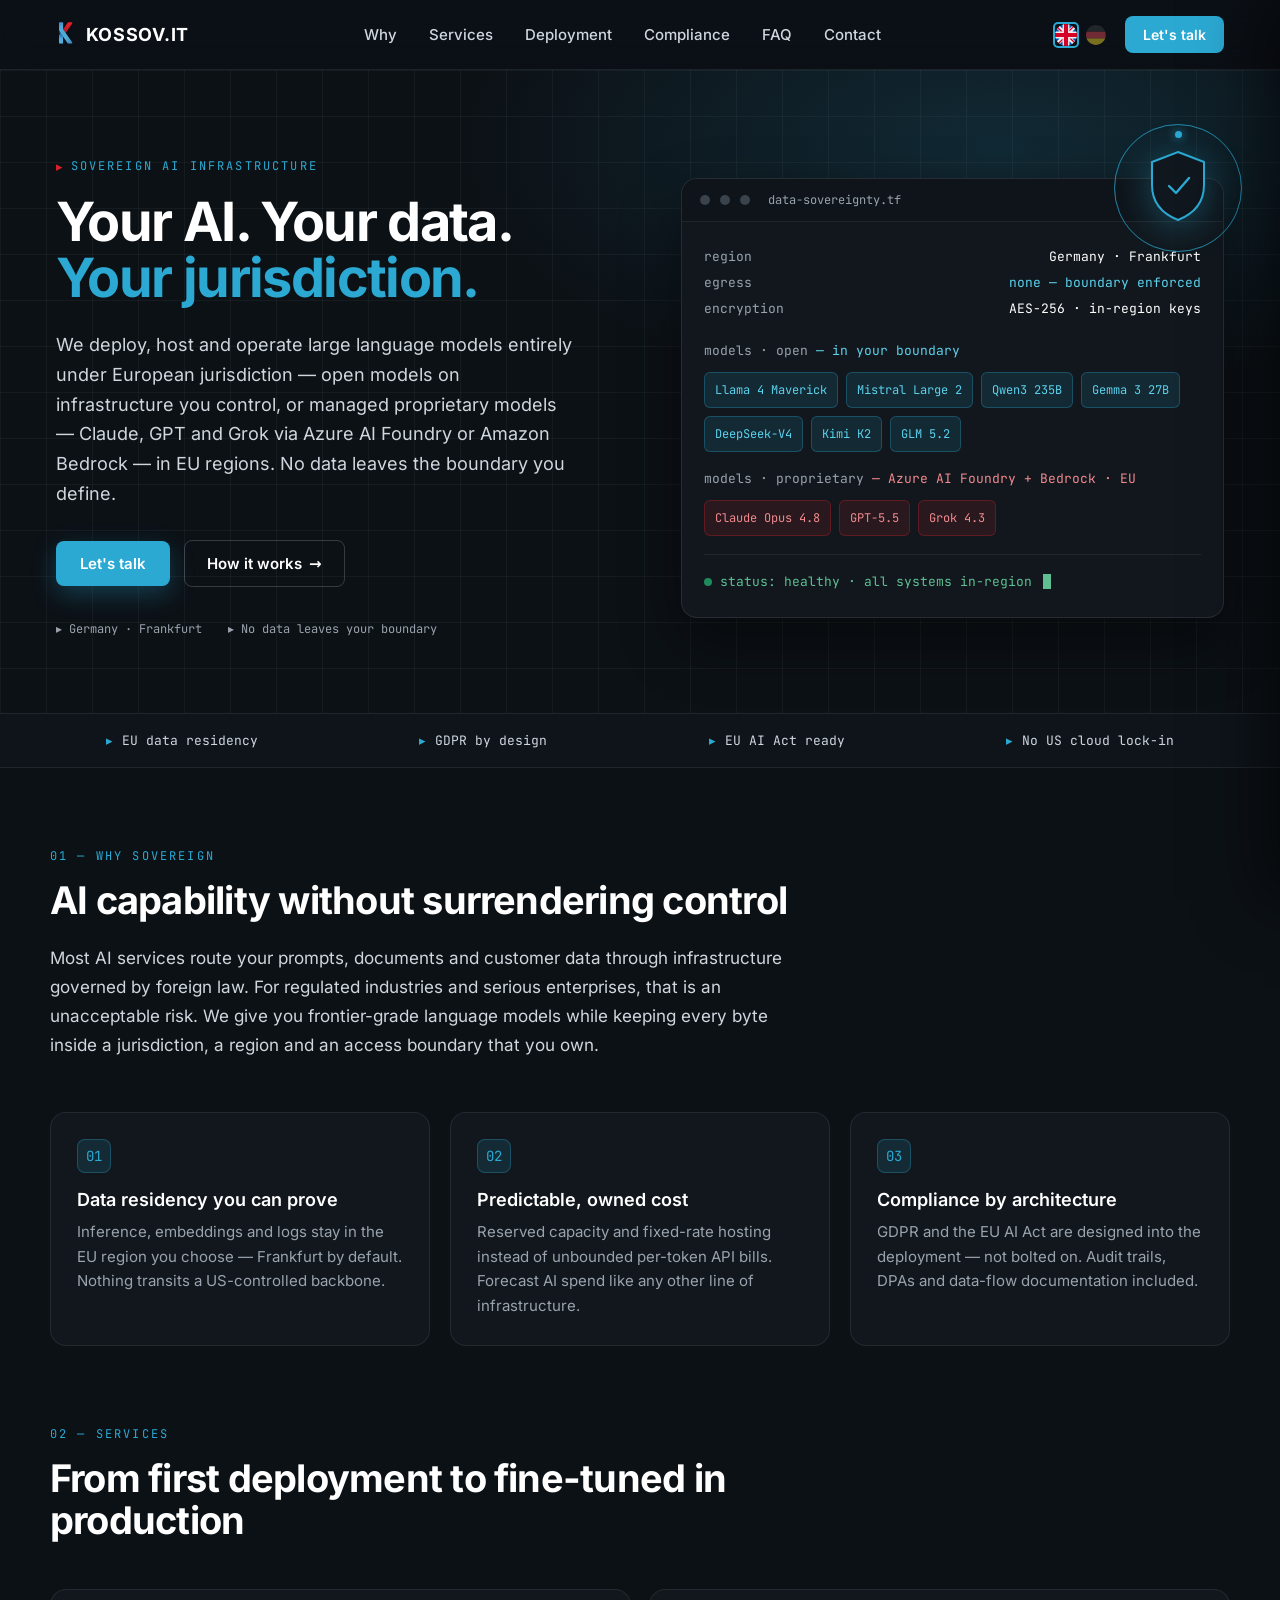
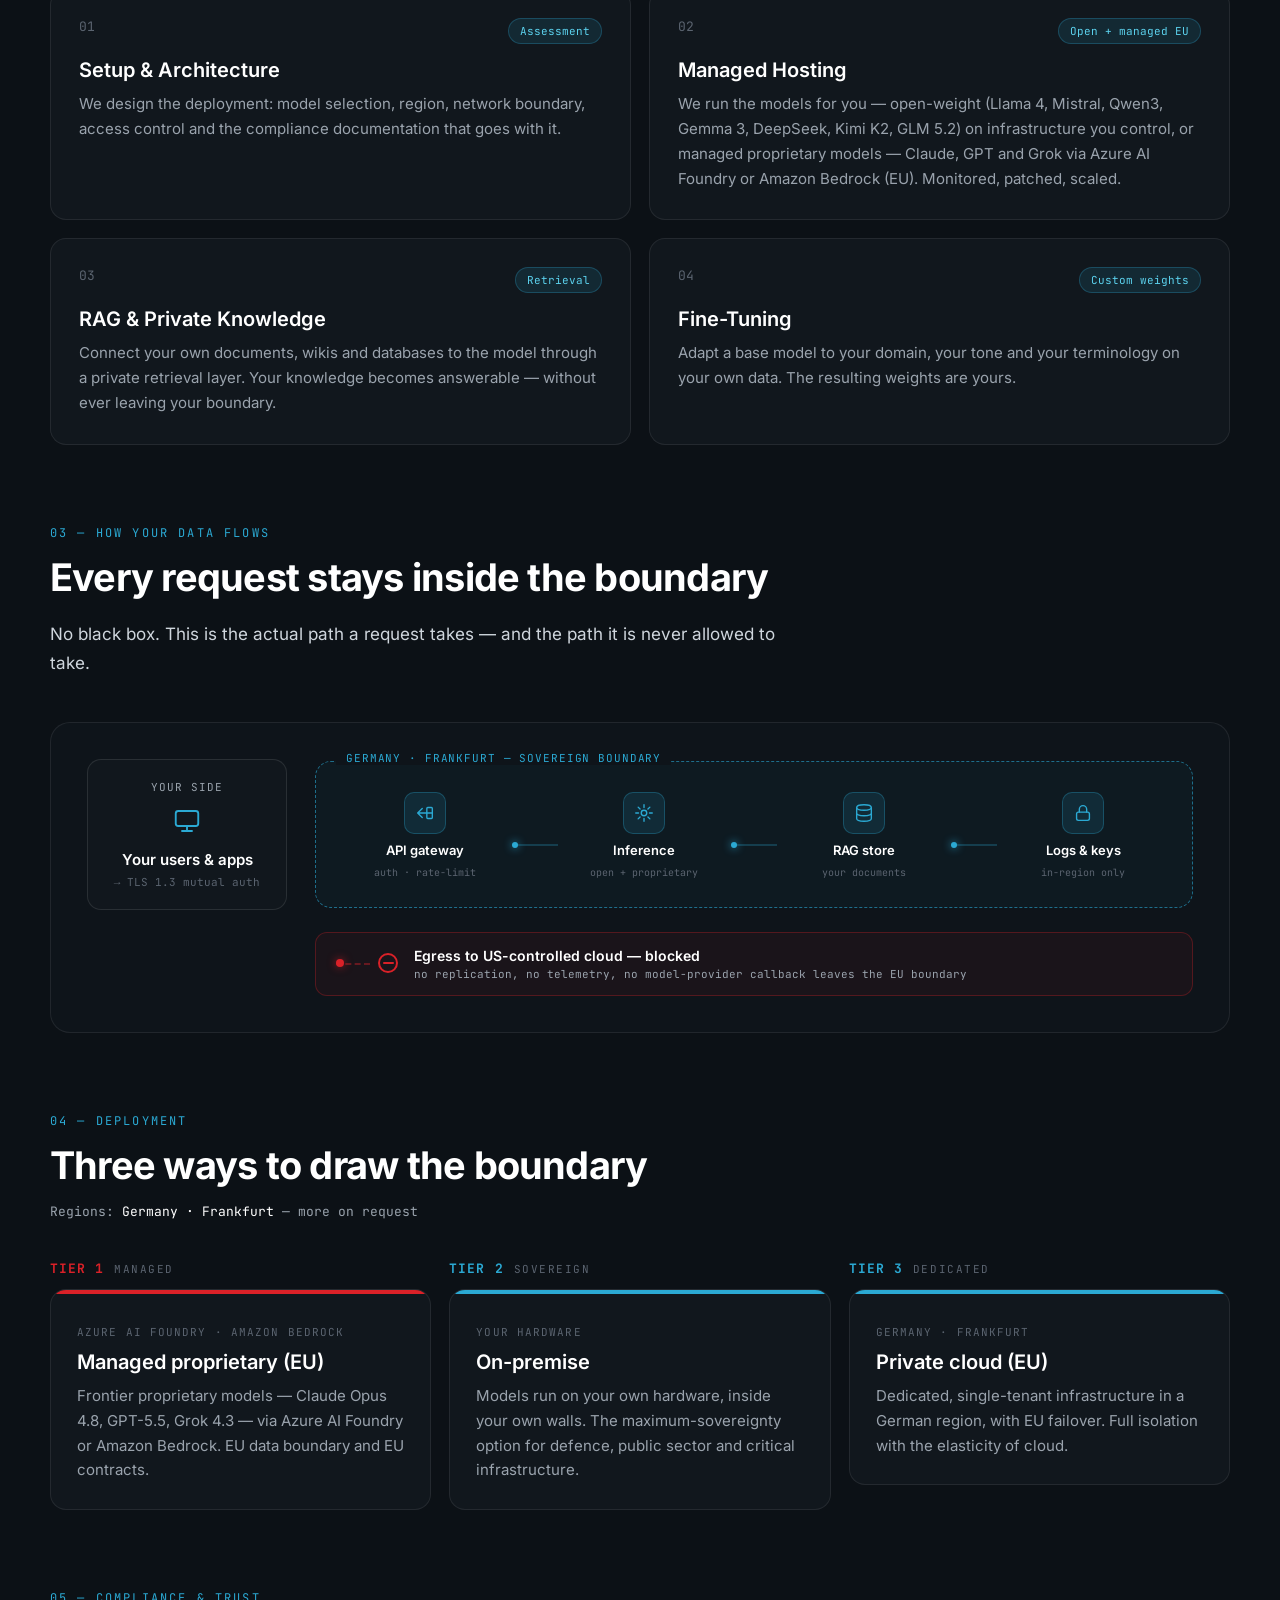
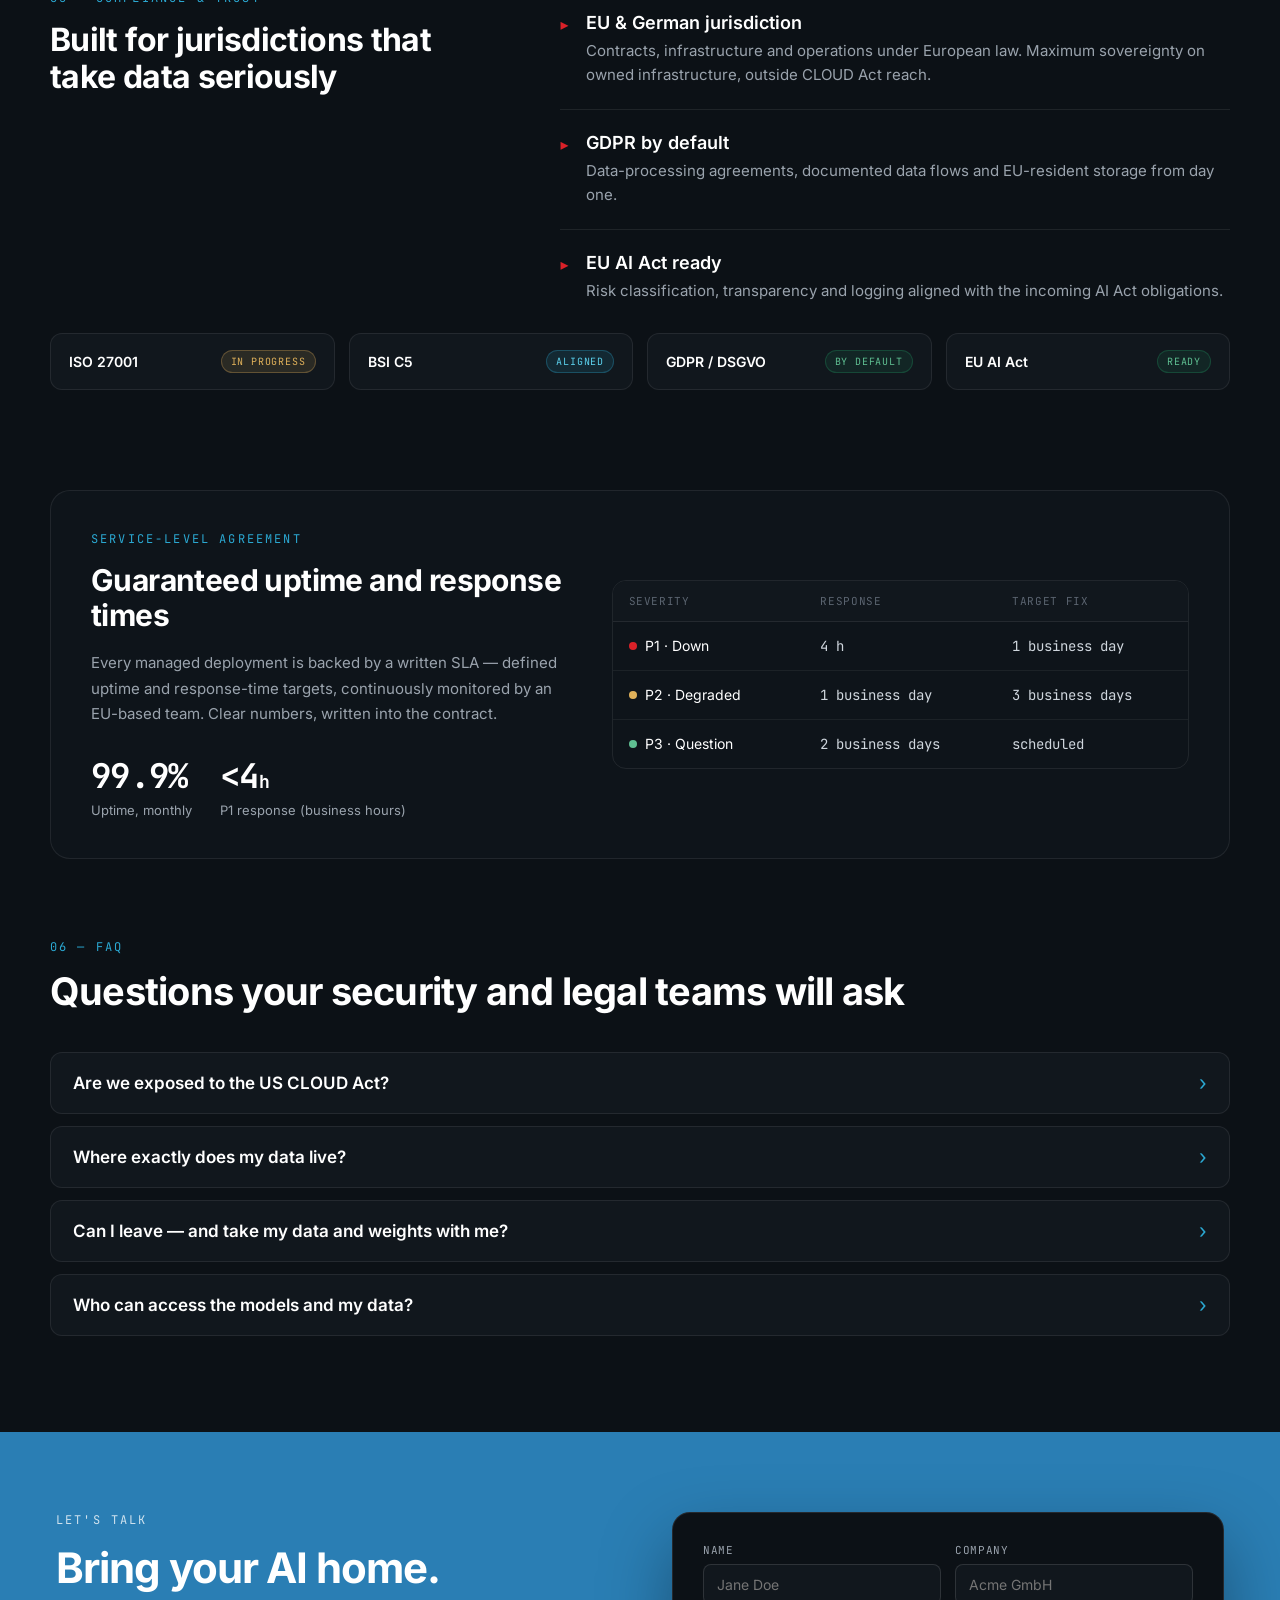
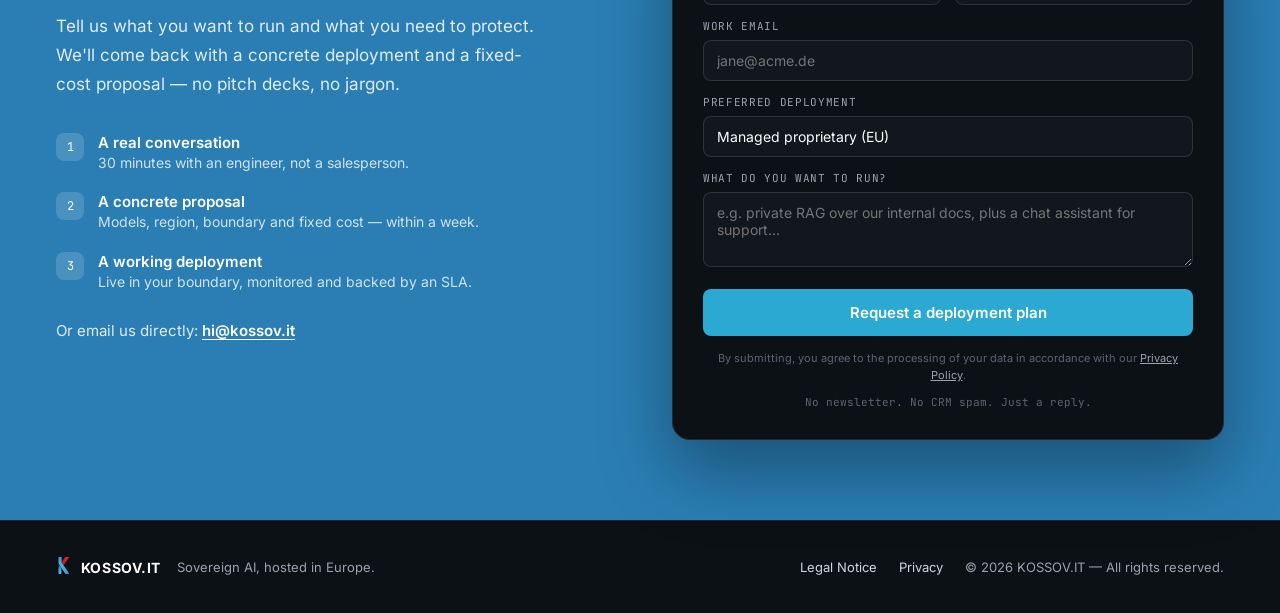
==== commit b28131b4: "Align DE/EN copy: separate legal footer back-link; GDPR cert chip "By default" - legal-notice: the h" ====
--- a/index.html
+++ b/index.html
@@ -14,9 +14,14 @@
 <meta property="og:title" content="KOSSOV.IT — Souveräne KI-Infrastruktur, gehostet in Europa">
 <meta property="og:description" content="Große Sprachmodelle vollständig unter europäischer Jurisdiktion — offene Modelle auf Ihrer Infrastruktur oder gemanagte proprietäre Modelle in EU-Regionen. Keine Daten verlassen die von Ihnen definierte Grenze.">
 <meta property="og:url" content="https://kossov.it/">
+<meta property="og:image" content="https://kossov.it/assets/og-image.png">
+<meta property="og:image:width" content="1200">
+<meta property="og:image:height" content="630">
+<meta property="og:image:type" content="image/png">
 <meta property="og:locale" content="de_DE">
 <meta property="og:locale:alternate" content="en_US">
-<meta name="twitter:card" content="summary">
+<meta name="twitter:card" content="summary_large_image">
+<meta name="twitter:image" content="https://kossov.it/assets/og-image.png">
 <link rel="stylesheet" href="assets/fonts.css">
 <style>
   *,*::before,*::after{box-sizing:border-box;}
@@ -522,7 +527,7 @@
       </div>
       <div style="background:#0c1116;border:1px solid rgba(255,255,255,.1);border-radius:18px;padding:30px;box-shadow:0 30px 70px rgba(0,0,0,.35);">
         <form id="contact-form" onsubmit="submitForm(event)">
-          <input type="checkbox" name="botcheck" tabindex="-1" autocomplete="off" style="display:none!important;">
+          <input type="text" name="_honey" tabindex="-1" autocomplete="off" style="display:none!important;">
           <div class="form-grid" style="display:grid;grid-template-columns:1fr 1fr;gap:14px;">
             <div><label data-i18n="form.name" style="font-family:'JetBrains Mono',ui-monospace,'SF Mono',Menlo,monospace;font-size:11px;letter-spacing:.06em;text-transform:uppercase;color:#9aa3ad;display:block;margin-bottom:7px;">Name</label><input type="text" placeholder="Erika Mustermann" name="name" data-i18n-ph="form.name.ph" class="form-input" required style="width:100%;background:#11171d;border:1px solid rgba(255,255,255,.12);border-radius:8px;padding:11px 13px;color:#fff;font-size:14px;font-family:'Inter',sans-serif;outline:none;transition:border-color .15s;"></div>
             <div><label data-i18n="form.company" style="font-family:'JetBrains Mono',ui-monospace,'SF Mono',Menlo,monospace;font-size:11px;letter-spacing:.06em;text-transform:uppercase;color:#9aa3ad;display:block;margin-bottom:7px;">Unternehmen</label><input type="text" placeholder="Acme GmbH" name="company" class="form-input" style="width:100%;background:#11171d;border:1px solid rgba(255,255,255,.12);border-radius:8px;padding:11px 13px;color:#fff;font-size:14px;font-family:'Inter',sans-serif;outline:none;transition:border-color .15s;"></div>
@@ -616,9 +621,10 @@
     }
   }
 
-  // Contact form — posts to Web3Forms when a key is set, otherwise opens a
-  // pre-filled email to the contact address. Either way the success notice is shown.
-  var WEB3FORMS_KEY = ""; // paste your free Web3Forms access key to receive submissions by email
+  // Contact form — submissions are emailed via FormSubmit (no account needed).
+  // The address is assembled at runtime so it never appears in the page source.
+  // If the request fails, we fall back to a pre-filled email.
+  function contactAddr(){ return 'hi' + String.fromCharCode(64) + 'kossov.it'; }
   function contactShowSuccess(){
     document.getElementById('contact-form').style.display = 'none';
     document.getElementById('form-success').classList.add('visible');
@@ -627,25 +633,22 @@
     function v(n){ var el = form.querySelector('[name="' + n + '"]'); return el ? el.value : ''; }
     var body = 'Name: ' + v('name') + '\nUnternehmen: ' + v('company') + '\nE-Mail: ' + v('email')
              + '\nDeployment: ' + v('deployment') + '\n\n' + v('message');
-    var addr = 'hi' + String.fromCharCode(64) + 'kossov.it';
-    window.location.href = 'mailto:' + addr + '?subject=' + encodeURIComponent('KOSSOV.IT — Deployment')
-             + '&body=' + encodeURIComponent(body);
+    window.location.href = 'mailto:' + contactAddr() + '?subject='
+             + encodeURIComponent('KOSSOV.IT — Deployment') + '&body=' + encodeURIComponent(body);
   }
   function submitForm(e){
     e.preventDefault();
     var form = document.getElementById('contact-form');
-    if(WEB3FORMS_KEY){
-      var data = new FormData(form);
-      data.append('access_key', WEB3FORMS_KEY);
-      data.append('subject', 'KOSSOV.IT — new deployment request');
-      fetch('https://api.web3forms.com/submit', { method: 'POST', body: data })
-        .then(function(r){ return r.json(); })
-        .then(function(j){ j.success ? contactShowSuccess() : contactMailto(form); })
-        .catch(function(){ contactMailto(form); });
-    } else {
-      contactMailto(form);
-      contactShowSuccess();
-    }
+    var data = new FormData(form);
+    data.append('_subject', 'KOSSOV.IT — new deployment request');
+    data.append('_template', 'table');
+    data.append('_captcha', 'false');
+    fetch('https://formsubmit.co/ajax/' + contactAddr(), {
+      method: 'POST', headers: { 'Accept': 'application/json' }, body: data
+    })
+      .then(function(r){ return r.json(); })
+      .then(function(j){ (j && (j.success === true || j.success === 'true')) ? contactShowSuccess() : contactMailto(form); })
+      .catch(function(){ contactMailto(form); });
   }
 
   /* ============================================================
@@ -741,7 +744,7 @@
     "comp.i3.p": "Risk classification, transparency and logging aligned with the incoming AI Act obligations.",
     "cert.inprogress": "In progress",
     "cert.aligned": "Aligned",
-    "cert.compliant": "By design",
+    "cert.compliant": "By default",
     "cert.ready": "Ready",
     "sla.eyebrow": "Service-level agreement",
     "sla.h2": "Guaranteed uptime and response times",
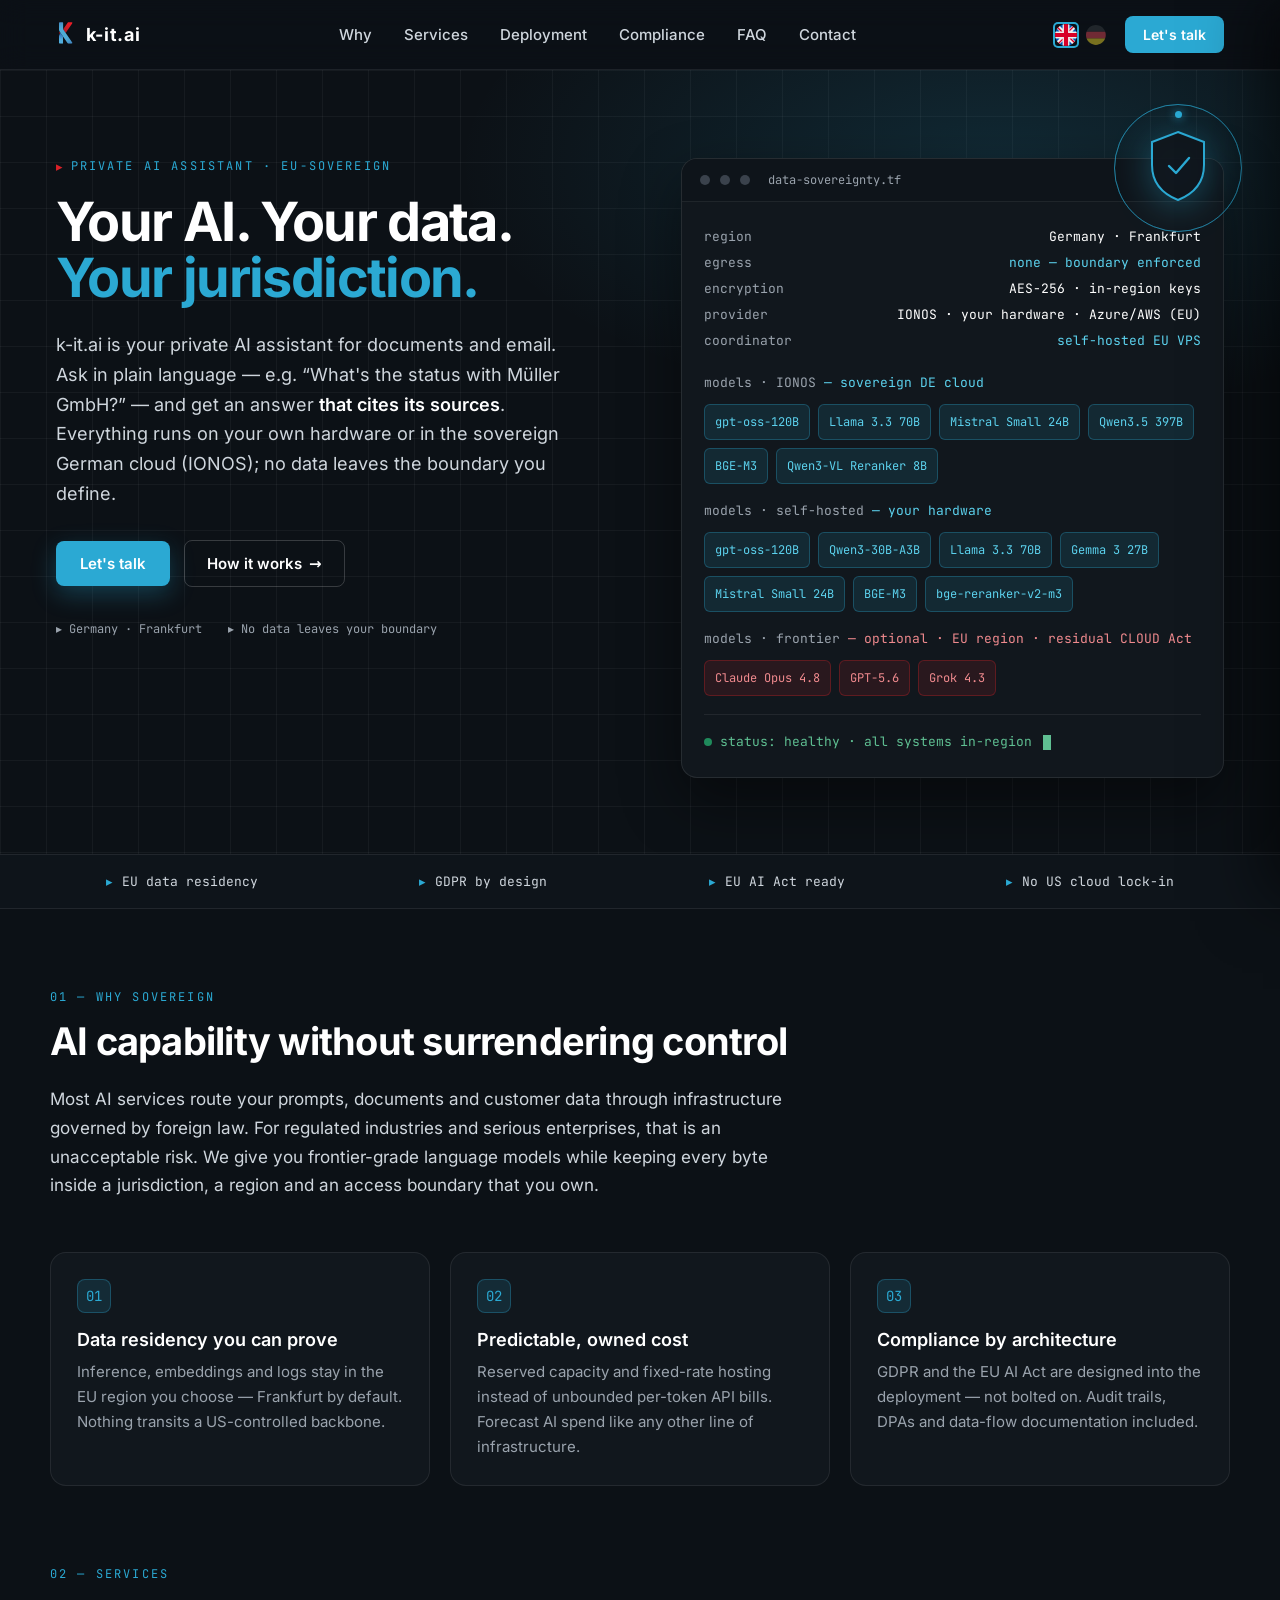
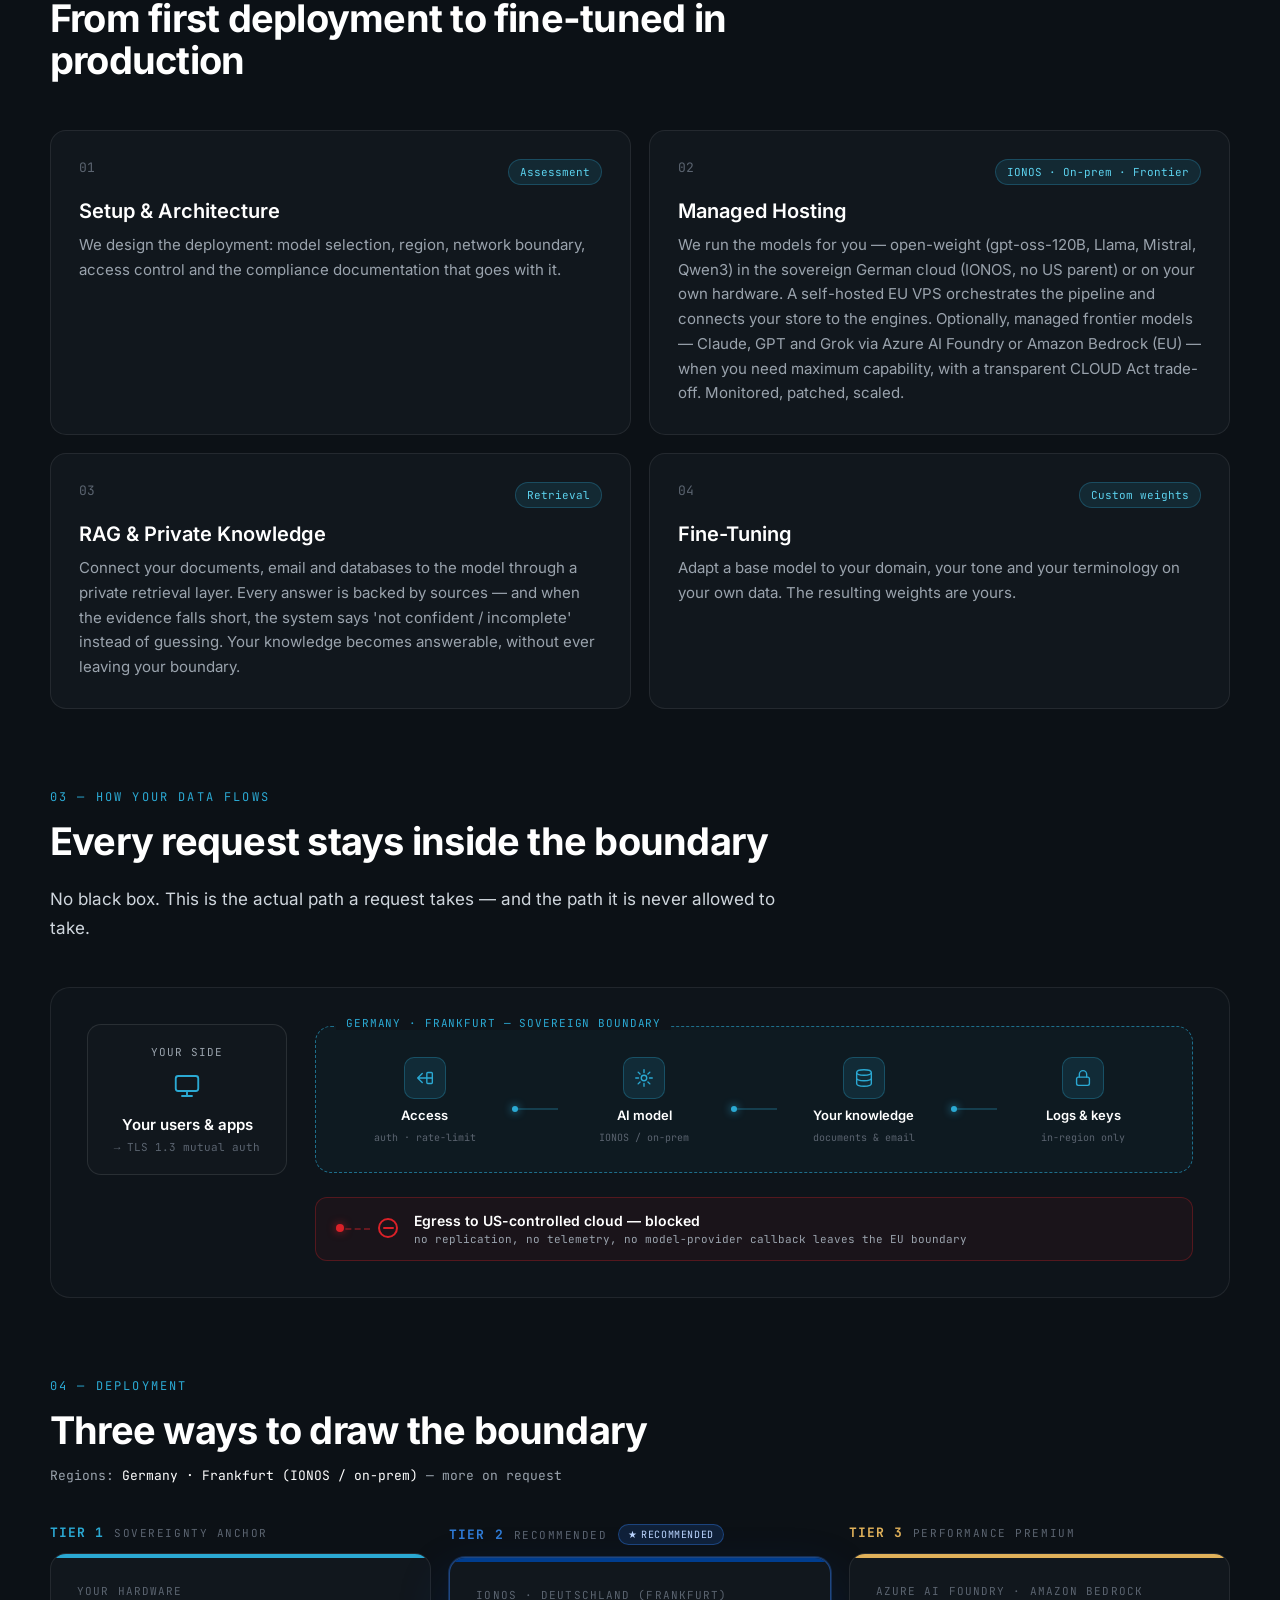
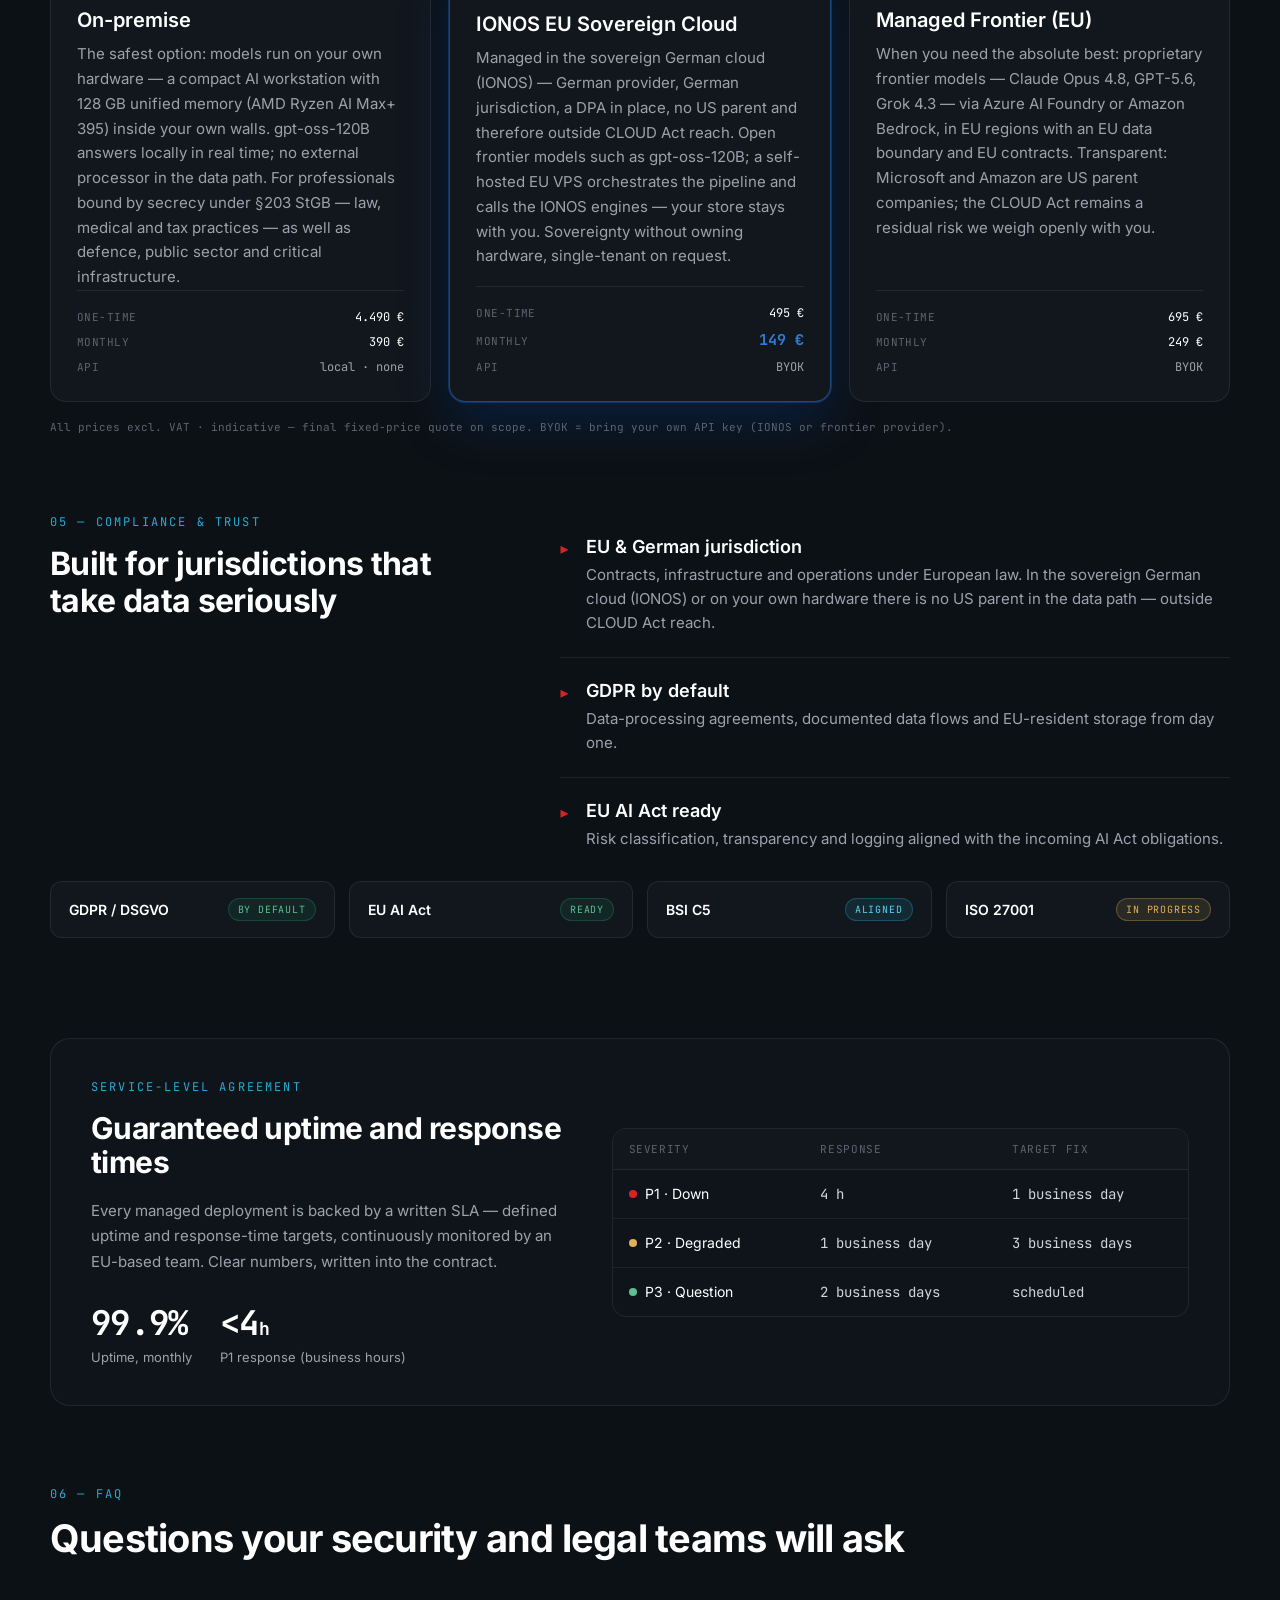
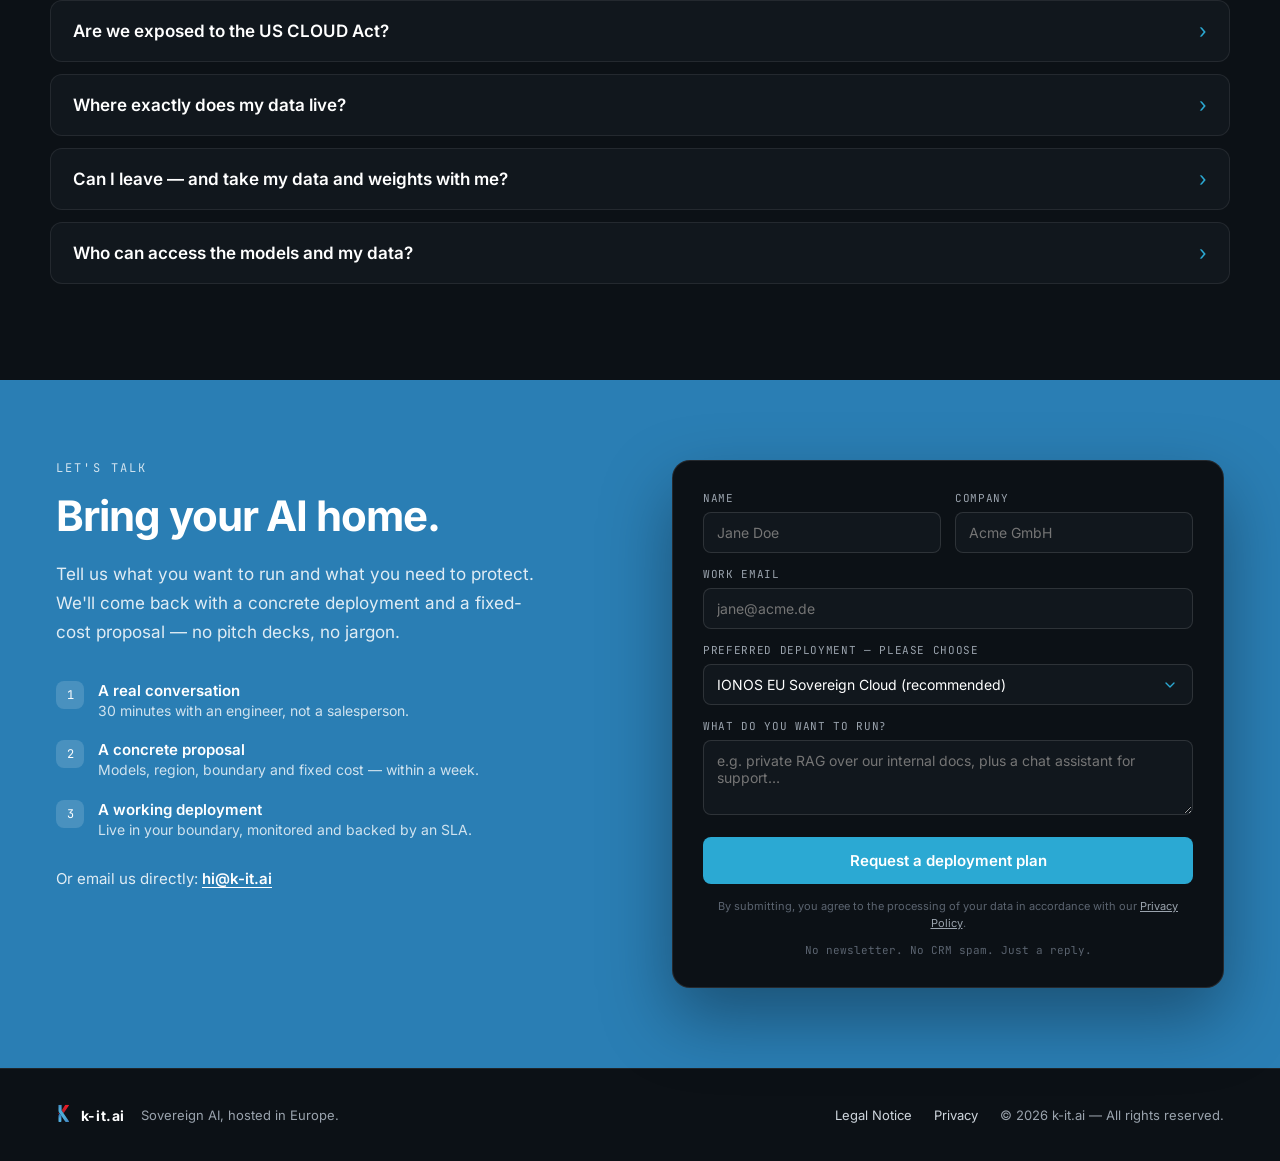
==== commit c1440c52: "Add files via upload" ====
--- a/index.html
+++ b/index.html
@@ -3,25 +3,25 @@
 <head>
 <meta charset="utf-8">
 <meta name="viewport" content="width=device-width, initial-scale=1">
-<title>KOSSOV.IT — Souveräne KI-Infrastruktur, gehostet in Europa</title>
-<meta name="description" content="Wir deployen, hosten und betreiben große Sprachmodelle vollständig unter europäischer Jurisdiktion — offene Modelle auf einer von Ihnen kontrollierten Infrastruktur oder gemanagte proprietäre Modelle über Azure AI Foundry oder Amazon Bedrock in EU-Regionen. Keine Daten verlassen die von Ihnen definierte Grenze.">
-<link rel="canonical" href="https://kossov.it/">
+<title>k-it.ai — Privater KI-Assistent für Ihre Dokumente & E-Mails (EU-souverän)</title>
+<meta name="description" content="k-it.ai ist Ihr privater KI-Assistent für Dokumente und E-Mails: Fragen in normaler Sprache stellen, Antworten mit Quellenangabe erhalten — vollständig unter europäischer Jurisdiktion, auf Ihrer eigenen Hardware oder in der souveränen deutschen Cloud (IONOS). Keine Daten verlassen Ihre Grenze.">
+<link rel="canonical" href="https://k-it.ai/">
 <meta name="theme-color" content="#0c1116">
 <link rel="icon" href="assets/favicon.svg" type="image/svg+xml">
-<link rel="apple-touch-icon" href="assets/favicon.svg">
+<link rel="apple-touch-icon" sizes="180x180" href="assets/apple-touch-icon.png">
 <meta property="og:type" content="website">
-<meta property="og:site_name" content="KOSSOV.IT">
-<meta property="og:title" content="KOSSOV.IT — Souveräne KI-Infrastruktur, gehostet in Europa">
-<meta property="og:description" content="Große Sprachmodelle vollständig unter europäischer Jurisdiktion — offene Modelle auf Ihrer Infrastruktur oder gemanagte proprietäre Modelle in EU-Regionen. Keine Daten verlassen die von Ihnen definierte Grenze.">
-<meta property="og:url" content="https://kossov.it/">
-<meta property="og:image" content="https://kossov.it/assets/og-image.png">
+<meta property="og:site_name" content="k-it.ai">
+<meta property="og:title" content="k-it.ai — Privater KI-Assistent für Ihre Dokumente & E-Mails (EU-souverän)">
+<meta property="og:description" content="Fragen Sie Ihre Dokumente und E-Mails in normaler Sprache — Antworten mit Quellenangabe, vollständig unter europäischer Jurisdiktion, auf Ihrer Hardware oder in der souveränen deutschen Cloud (IONOS). Keine Daten verlassen Ihre Grenze.">
+<meta property="og:url" content="https://k-it.ai/">
+<meta property="og:image" content="https://k-it.ai/assets/og-image.png">
 <meta property="og:image:width" content="1200">
 <meta property="og:image:height" content="630">
 <meta property="og:image:type" content="image/png">
 <meta property="og:locale" content="de_DE">
 <meta property="og:locale:alternate" content="en_US">
 <meta name="twitter:card" content="summary_large_image">
-<meta name="twitter:image" content="https://kossov.it/assets/og-image.png">
+<meta name="twitter:image" content="https://k-it.ai/assets/og-image.png">
 <link rel="stylesheet" href="assets/fonts.css">
 <style>
   *,*::before,*::after{box-sizing:border-box;}
@@ -41,8 +41,21 @@
   .cta-btn:hover,.cta-btn-lg:hover,.form-submit:hover{filter:brightness(.94);}
   .ghost-btn:hover{border-color:#2ba9d3!important;}
   .service-card:hover{border-color:rgba(43,169,211,.45)!important;}
+  /* Deployment tier cards */
+  .tier-card{flex:1;display:flex;flex-direction:column;transition:transform .18s ease,border-color .18s ease,box-shadow .18s ease;}
+  .tier-card>div:last-child{flex:1;display:flex;flex-direction:column;}
+  .tier-card:hover{transform:translateY(-4px);border-color:rgba(43,169,211,.4)!important;}
+  .tier-card--rec{border-color:rgba(43,111,214,.55)!important;box-shadow:0 0 0 1px rgba(43,111,214,.30),0 22px 50px rgba(0,61,143,.30);}
+  .tier-card--rec:hover{transform:translateY(-6px);border-color:rgba(43,111,214,.85)!important;}
+  .tier-badge{font-family:'JetBrains Mono',ui-monospace,'SF Mono',Menlo,monospace;font-size:10px;letter-spacing:.06em;text-transform:uppercase;color:#bcd6ff;background:rgba(43,111,214,.18);border:1px solid rgba(43,111,214,.45);border-radius:999px;padding:3px 9px;display:inline-flex;align-items:center;gap:4px;}
+  .tier-price{margin-top:auto;padding-top:18px;border-top:1px solid rgba(255,255,255,.08);display:flex;flex-direction:column;gap:9px;font-family:'JetBrains Mono',ui-monospace,'SF Mono',Menlo,monospace;font-size:12px;}
+  .tier-price .row{display:flex;justify-content:space-between;align-items:baseline;gap:12px;}
+  .tier-price .lbl{color:#5b6470;letter-spacing:.04em;text-transform:uppercase;font-size:11px;}
+  .tier-price .val{color:#fff;}
+  .tier-price .val-hi{color:#2f7bd6;font-weight:700;font-size:15px;}
   .lang-flag.inactive:hover{opacity:1!important;}
   .form-input:focus,.form-select:focus,.form-textarea:focus{border-color:#2ba9d3!important;}
+  .form-select{background-image:url("data:image/svg+xml;utf8,<svg xmlns='http://www.w3.org/2000/svg' width='16' height='16' viewBox='0 0 24 24' fill='none' stroke='%232ba9d3' stroke-width='2' stroke-linecap='round' stroke-linejoin='round'><path d='M6 9l6 6 6-6'/></svg>");background-repeat:no-repeat;background-position:right 14px center;}
   .footer-link:hover,.back-link:hover{color:#fff!important;}
   .drawer-link:hover{color:#fff!important;background:rgba(255,255,255,.05)!important;}
   .mail-link:hover{color:#fff!important;}
@@ -113,8 +126,8 @@
   <!-- ============ HEADER ============ -->
   <header class="site-header" style="position:sticky;top:0;z-index:90;display:flex;align-items:center;justify-content:space-between;padding:16px 56px;border-bottom:1px solid rgba(255,255,255,.08);background:rgba(12,17,22,.82);backdrop-filter:blur(14px);-webkit-backdrop-filter:blur(14px);">
     <a href="#top" style="display:flex;align-items:center;gap:11px;text-decoration:none;">
-      <img src="assets/k-logo.svg" alt="KOSSOV.IT" style="height:30px;width:auto;display:block;">
-      <span style="font-weight:700;font-size:18px;letter-spacing:.04em;color:#fff;">KOSSOV.IT</span>
+      <img src="assets/k-logo.svg" alt="k-it.ai" style="height:30px;width:auto;display:block;">
+      <span style="font-weight:700;font-size:18px;letter-spacing:.04em;color:#fff;">k-it.ai</span>
     </a>
     <nav class="desktop-nav" style="display:flex;gap:32px;">
       <a href="#why" class="nav-link" data-i18n="nav.why" style="color:#cfd6dd;font-size:15px;font-weight:500;text-decoration:none;transition:color .15s;">Warum</a>
@@ -140,14 +153,14 @@
   <!-- ============ HERO ============ -->
   <section id="top" class="section-pad hero-sec" style="position:relative;padding:88px 56px 76px;background-color:#0c1116;background-image:linear-gradient(rgba(255,255,255,.045) 1px, transparent 1px),linear-gradient(90deg, rgba(255,255,255,.045) 1px, transparent 1px);background-size:46px 46px;animation:gridpan 6s linear infinite;overflow:hidden;">
     <div style="position:absolute;inset:0;background:radial-gradient(900px 420px at 78% 12%, rgba(43,169,211,.16), transparent 60%);pointer-events:none;"></div>
-    <div class="hero-grid" style="position:relative;max-width:1180px;margin:0 auto;display:grid;grid-template-columns:1.02fr .98fr;gap:60px;align-items:center;">
+    <div class="hero-grid" style="position:relative;max-width:1180px;margin:0 auto;display:grid;grid-template-columns:1.02fr .98fr;gap:60px;align-items:start;">
       <div>
         <div style="display:flex;align-items:center;gap:8px;margin-bottom:20px;">
           <span style="color:#da2128;font-size:13px;">&#9656;</span>
-          <span data-i18n="hero.eyebrow" style="font-family:'JetBrains Mono',ui-monospace,'SF Mono',Menlo,monospace;font-size:12px;letter-spacing:.18em;text-transform:uppercase;color:#2ba9d3;">Souveräne KI-Infrastruktur</span>
+          <span data-i18n="hero.eyebrow" style="font-family:'JetBrains Mono',ui-monospace,'SF Mono',Menlo,monospace;font-size:12px;letter-spacing:.18em;text-transform:uppercase;color:#2ba9d3;">Privater KI-Assistent · EU-souverän</span>
         </div>
         <h1 class="hero-h1" data-i18n="hero.h1" style="font-size:54px;font-weight:700;letter-spacing:-.03em;line-height:1.04;margin:0;color:#fff;">Ihre KI. Ihre Daten.<br><span style="color:#2ba9d3;">Ihre Jurisdiktion.</span></h1>
-        <p class="hero-sub" data-i18n="hero.sub" style="font-size:18px;line-height:1.65;color:#cfd6dd;margin:24px 0 0;max-width:520px;">Wir deployen, hosten und betreiben große Sprachmodelle vollständig unter europäischer Jurisdiktion — offene Modelle auf einer von Ihnen kontrollierten Infrastruktur oder gemanagte proprietäre Modelle — Claude, GPT und Grok über Azure AI Foundry oder Amazon Bedrock — in EU-Regionen. Keine Daten verlassen die von Ihnen definierte Grenze.</p>
+        <p class="hero-sub" data-i18n="hero.sub" style="font-size:18px;line-height:1.65;color:#cfd6dd;margin:24px 0 0;max-width:520px;">k-it.ai ist Ihr privater KI-Assistent für Dokumente und E-Mails. Fragen Sie in normaler Sprache — etwa „Was ist der Stand bei Müller GmbH?" — und erhalten Sie eine Antwort <b style="color:#fff;font-weight:600;">mit Quellenangabe</b>. Alles läuft auf Ihrer eigenen Hardware oder in der souveränen deutschen Cloud (IONOS); keine Daten verlassen die von Ihnen definierte Grenze.</p>
         <div style="display:flex;gap:14px;margin-top:32px;align-items:center;flex-wrap:wrap;">
           <a href="#contact" class="cta-btn-lg" data-i18n="cta.talk" style="background:#2ba9d3;color:#fff;padding:13px 24px;border-radius:8px;font-weight:600;font-size:15px;text-decoration:none;box-shadow:0 8px 24px rgba(43,169,211,.30),0 2px 8px rgba(0,0,0,.10);transition:filter .15s;">Kontakt aufnehmen</a>
           <a href="#how" class="ghost-btn" data-i18n="cta.how" style="display:flex;align-items:center;gap:7px;color:#fff;padding:13px 22px;font-weight:600;font-size:15px;text-decoration:none;border:1px solid rgba(255,255,255,.18);border-radius:8px;transition:border-color .15s;">So funktioniert es <span>&rarr;</span></a>
@@ -184,20 +197,31 @@
             <div style="display:flex;justify-content:space-between;gap:12px;"><span style="color:#9aa3ad;">region</span><span style="color:#fff;text-align:right;">Germany · Frankfurt</span></div>
             <div style="display:flex;justify-content:space-between;gap:12px;"><span style="color:#9aa3ad;">egress</span><span data-i18n="console.egress" style="color:#5cd2ee;text-align:right;">keine — Grenze erzwungen</span></div>
             <div style="display:flex;justify-content:space-between;gap:12px;"><span style="color:#9aa3ad;">encryption</span><span data-i18n="console.encryption" style="color:#fff;text-align:right;">AES-256 · Schlüssel in der Region</span></div>
-            <div data-i18n="console.openLabel" style="margin:16px 0 8px;color:#9aa3ad;">Modelle · offen <span style="color:#5cd2ee;">— in Ihrer Grenze</span></div>
+            <div style="display:flex;justify-content:space-between;gap:12px;"><span style="color:#9aa3ad;">provider</span><span data-i18n="console.provider" style="color:#fff;text-align:right;">IONOS · Ihre Hardware · Azure/AWS (EU)</span></div>
+            <div style="display:flex;justify-content:space-between;gap:12px;"><span style="color:#9aa3ad;">coordinator</span><span data-i18n="console.coordinator" style="color:#5cd2ee;text-align:right;">selbst-gehosteter EU-VPS</span></div>
+            <div data-i18n="console.ionosLabel" style="margin:16px 0 8px;color:#9aa3ad;">Modelle · IONOS <span style="color:#5cd2ee;">— souveräne DE-Cloud</span></div>
             <div style="display:flex;flex-wrap:wrap;gap:8px;">
-              <span style="font-size:12px;background:rgba(43,169,211,.12);color:#5cd2ee;border:1px solid rgba(43,169,211,.3);border-radius:6px;padding:5px 10px;">Llama 4 Maverick</span>
-              <span style="font-size:12px;background:rgba(43,169,211,.12);color:#5cd2ee;border:1px solid rgba(43,169,211,.3);border-radius:6px;padding:5px 10px;">Mistral Large 2</span>
-              <span style="font-size:12px;background:rgba(43,169,211,.12);color:#5cd2ee;border:1px solid rgba(43,169,211,.3);border-radius:6px;padding:5px 10px;">Qwen3 235B</span>
+              <span style="font-size:12px;background:rgba(43,169,211,.12);color:#5cd2ee;border:1px solid rgba(43,169,211,.3);border-radius:6px;padding:5px 10px;">gpt-oss-120B</span>
+              <span style="font-size:12px;background:rgba(43,169,211,.12);color:#5cd2ee;border:1px solid rgba(43,169,211,.3);border-radius:6px;padding:5px 10px;">Llama 3.3 70B</span>
+              <span style="font-size:12px;background:rgba(43,169,211,.12);color:#5cd2ee;border:1px solid rgba(43,169,211,.3);border-radius:6px;padding:5px 10px;">Mistral Small 24B</span>
+              <span style="font-size:12px;background:rgba(43,169,211,.12);color:#5cd2ee;border:1px solid rgba(43,169,211,.3);border-radius:6px;padding:5px 10px;">Qwen3.5 397B</span>
+              <span style="font-size:12px;background:rgba(43,169,211,.12);color:#5cd2ee;border:1px solid rgba(43,169,211,.3);border-radius:6px;padding:5px 10px;">BGE-M3</span>
+              <span style="font-size:12px;background:rgba(43,169,211,.12);color:#5cd2ee;border:1px solid rgba(43,169,211,.3);border-radius:6px;padding:5px 10px;">Qwen3-VL Reranker 8B</span>
+            </div>
+            <div data-i18n="console.selfLabel" style="margin:14px 0 8px;color:#9aa3ad;">Modelle · self-hosted <span style="color:#5cd2ee;">— 128 GB Workstation</span></div>
+            <div style="display:flex;flex-wrap:wrap;gap:8px;">
+              <span style="font-size:12px;background:rgba(43,169,211,.12);color:#5cd2ee;border:1px solid rgba(43,169,211,.3);border-radius:6px;padding:5px 10px;">gpt-oss-120B</span>
+              <span style="font-size:12px;background:rgba(43,169,211,.12);color:#5cd2ee;border:1px solid rgba(43,169,211,.3);border-radius:6px;padding:5px 10px;">Qwen3-30B-A3B</span>
+              <span style="font-size:12px;background:rgba(43,169,211,.12);color:#5cd2ee;border:1px solid rgba(43,169,211,.3);border-radius:6px;padding:5px 10px;">Llama 3.3 70B</span>
               <span style="font-size:12px;background:rgba(43,169,211,.12);color:#5cd2ee;border:1px solid rgba(43,169,211,.3);border-radius:6px;padding:5px 10px;">Gemma 3 27B</span>
-              <span style="font-size:12px;background:rgba(43,169,211,.12);color:#5cd2ee;border:1px solid rgba(43,169,211,.3);border-radius:6px;padding:5px 10px;">DeepSeek-V4</span>
-              <span style="font-size:12px;background:rgba(43,169,211,.12);color:#5cd2ee;border:1px solid rgba(43,169,211,.3);border-radius:6px;padding:5px 10px;">Kimi K2</span>
-              <span style="font-size:12px;background:rgba(43,169,211,.12);color:#5cd2ee;border:1px solid rgba(43,169,211,.3);border-radius:6px;padding:5px 10px;">GLM 5.2</span>
-            </div>
-            <div data-i18n="console.propLabel" style="margin:14px 0 8px;color:#9aa3ad;">Modelle · proprietär <span style="color:#f08a8e;">— Azure AI Foundry + Bedrock · EU</span></div>
+              <span style="font-size:12px;background:rgba(43,169,211,.12);color:#5cd2ee;border:1px solid rgba(43,169,211,.3);border-radius:6px;padding:5px 10px;">Mistral Small 24B</span>
+              <span style="font-size:12px;background:rgba(43,169,211,.12);color:#5cd2ee;border:1px solid rgba(43,169,211,.3);border-radius:6px;padding:5px 10px;">BGE-M3</span>
+              <span style="font-size:12px;background:rgba(43,169,211,.12);color:#5cd2ee;border:1px solid rgba(43,169,211,.3);border-radius:6px;padding:5px 10px;">bge-reranker-v2-m3</span>
+            </div>
+            <div data-i18n="console.propLabel" style="margin:14px 0 8px;color:#9aa3ad;">Modelle · Frontier <span style="color:#f08a8e;">— optional · EU-Region · CLOUD-Act-Restrisiko</span></div>
             <div style="display:flex;flex-wrap:wrap;gap:8px;">
               <span style="font-size:12px;background:rgba(218,33,40,.12);color:#f08a8e;border:1px solid rgba(218,33,40,.3);border-radius:6px;padding:5px 10px;">Claude Opus 4.8</span>
-              <span style="font-size:12px;background:rgba(218,33,40,.12);color:#f08a8e;border:1px solid rgba(218,33,40,.3);border-radius:6px;padding:5px 10px;">GPT-5.5</span>
+              <span style="font-size:12px;background:rgba(218,33,40,.12);color:#f08a8e;border:1px solid rgba(218,33,40,.3);border-radius:6px;padding:5px 10px;">GPT-5.6</span>
               <span style="font-size:12px;background:rgba(218,33,40,.12);color:#f08a8e;border:1px solid rgba(218,33,40,.3);border-radius:6px;padding:5px 10px;">Grok 4.3</span>
             </div>
             <div style="display:flex;align-items:center;gap:8px;margin-top:18px;padding-top:14px;border-top:1px solid rgba(255,255,255,.07);flex-wrap:wrap;">
@@ -264,10 +288,10 @@
         <div class="service-card" style="background:#11171d;border:1px solid rgba(255,255,255,.08);border-radius:16px;padding:28px;transition:border-color .15s;">
           <div style="display:flex;align-items:flex-start;justify-content:space-between;gap:12px;margin-bottom:14px;">
             <span style="font-family:'JetBrains Mono',ui-monospace,'SF Mono',Menlo,monospace;font-size:13px;color:#5b6470;">02</span>
-            <span data-i18n="services.s2.tag" style="font-family:'JetBrains Mono',ui-monospace,'SF Mono',Menlo,monospace;font-size:11px;background:rgba(43,169,211,.12);color:#5cd2ee;border:1px solid rgba(43,169,211,.28);border-radius:999px;padding:5px 11px;">Offen + gemanagt (EU)</span>
+            <span data-i18n="services.s2.tag" style="font-family:'JetBrains Mono',ui-monospace,'SF Mono',Menlo,monospace;font-size:11px;background:rgba(43,169,211,.12);color:#5cd2ee;border:1px solid rgba(43,169,211,.28);border-radius:999px;padding:5px 11px;">IONOS · On-Prem · Frontier</span>
           </div>
           <h3 data-i18n="services.s2.h" style="font-size:20px;font-weight:600;margin:0 0 10px;color:#fff;">Managed Hosting</h3>
-          <p data-i18n="services.s2.p" style="font-size:15px;line-height:1.65;color:#9aa3ad;margin:0;">Wir betreiben die Modelle für Sie — Open-Weight (Llama 4, Mistral, Qwen3, Gemma 3, DeepSeek, Kimi K2, GLM 5.2) auf einer von Ihnen kontrollierten Infrastruktur oder gemanagte proprietäre Modelle — Claude, GPT und Grok über Azure AI Foundry oder Amazon Bedrock (EU). Überwacht, gepatcht, skaliert.</p>
+          <p data-i18n="services.s2.p" style="font-size:15px;line-height:1.65;color:#9aa3ad;margin:0;">Wir betreiben die Modelle für Sie — Open-Weight (u. a. gpt-oss-120B, Llama, Mistral, Qwen3) in der souveränen deutschen Cloud (IONOS, ohne US-Mutter) oder auf Ihrer eigenen Hardware. Ein selbst-gehosteter EU-VPS koordiniert die Pipeline und verbindet Ihren Speicher mit den Engines. Optional gemanagte Frontier-Modelle — Claude, GPT, Grok über Azure AI Foundry oder Amazon Bedrock (EU) — wenn Sie maximale Leistung brauchen, mit transparenter CLOUD-Act-Abwägung. Überwacht, gepatcht, skaliert.</p>
         </div>
         <div class="service-card" style="background:#11171d;border:1px solid rgba(255,255,255,.08);border-radius:16px;padding:28px;transition:border-color .15s;">
           <div style="display:flex;align-items:flex-start;justify-content:space-between;gap:12px;margin-bottom:14px;">
@@ -275,7 +299,7 @@
             <span data-i18n="services.s3.tag" style="font-family:'JetBrains Mono',ui-monospace,'SF Mono',Menlo,monospace;font-size:11px;background:rgba(43,169,211,.12);color:#5cd2ee;border:1px solid rgba(43,169,211,.28);border-radius:999px;padding:5px 11px;">Retrieval</span>
           </div>
           <h3 data-i18n="services.s3.h" style="font-size:20px;font-weight:600;margin:0 0 10px;color:#fff;">RAG &amp; privates Wissen</h3>
-          <p data-i18n="services.s3.p" style="font-size:15px;line-height:1.65;color:#9aa3ad;margin:0;">Verbinden Sie Ihre eigenen Dokumente, Wikis und Datenbanken über eine private Retrieval-Schicht mit dem Modell. Ihr Wissen wird abfragbar — ohne jemals Ihre Grenze zu verlassen.</p>
+          <p data-i18n="services.s3.p" style="font-size:15px;line-height:1.65;color:#9aa3ad;margin:0;">Verbinden Sie Ihre Dokumente, E-Mails und Datenbanken über eine private Retrieval-Schicht mit dem Modell. Jede Antwort ist mit Quellen belegt — und wenn die Belege nicht ausreichen, sagt das System „nicht sicher / unvollständig“ statt zu raten. Ihr Wissen wird abfragbar, ohne jemals Ihre Grenze zu verlassen.</p>
         </div>
         <div class="service-card" style="background:#11171d;border:1px solid rgba(255,255,255,.08);border-radius:16px;padding:28px;transition:border-color .15s;">
           <div style="display:flex;align-items:flex-start;justify-content:space-between;gap:12px;margin-bottom:14px;">
@@ -315,22 +339,22 @@
             <div class="flow-inner" style="display:flex;align-items:stretch;gap:0;">
               <div style="flex:1;display:flex;flex-direction:column;align-items:center;text-align:center;gap:8px;padding:6px;">
                 <div style="width:42px;height:42px;border-radius:10px;background:rgba(43,169,211,.12);border:1px solid rgba(43,169,211,.3);display:flex;align-items:center;justify-content:center;"><svg width="22" height="22" viewBox="0 0 24 24" fill="none" stroke="#2ba9d3" stroke-width="1.5"><path d="M4 12h16M4 12l5-5M4 12l5 5" stroke-linecap="round" stroke-linejoin="round"/><rect x="14" y="6" width="6" height="12" rx="1"/></svg></div>
-                <div data-i18n="how.gw" style="font-size:13px;font-weight:600;color:#fff;">API-Gateway</div>
+                <div data-i18n="how.gw" style="font-size:13px;font-weight:600;color:#fff;">Zugang</div>
                 <div data-i18n="how.gw.sub" style="font-family:'JetBrains Mono',ui-monospace,'SF Mono',Menlo,monospace;font-size:10px;color:#5b6470;">Auth · Rate-Limit</div>
               </div>
               <div class="flow-connector" style="display:flex;align-items:center;padding-top:18px;"><div style="position:relative;width:46px;height:2px;background:rgba(43,169,211,.25);"><span style="position:absolute;top:-2px;width:6px;height:6px;border-radius:999px;background:#2ba9d3;box-shadow:0 0 8px #2ba9d3;animation:flowdot 2.6s linear infinite;"></span></div></div>
               <div class="flow-connector-v" style="display:none;align-items:center;justify-content:center;padding:4px 0;"><div style="position:relative;width:2px;height:26px;background:rgba(43,169,211,.25);"><span style="position:absolute;left:-2px;width:6px;height:6px;border-radius:999px;background:#2ba9d3;box-shadow:0 0 8px #2ba9d3;animation:flowdotv 2.6s linear infinite;"></span></div></div>
               <div style="flex:1;display:flex;flex-direction:column;align-items:center;text-align:center;gap:8px;padding:6px;">
                 <div style="width:42px;height:42px;border-radius:10px;background:rgba(43,169,211,.12);border:1px solid rgba(43,169,211,.3);display:flex;align-items:center;justify-content:center;"><svg width="22" height="22" viewBox="0 0 24 24" fill="none" stroke="#2ba9d3" stroke-width="1.5"><circle cx="12" cy="12" r="3"/><path d="M12 3v3M12 18v3M3 12h3M18 12h3M5.6 5.6l2.1 2.1M16.3 16.3l2.1 2.1M18.4 5.6l-2.1 2.1M7.7 16.3l-2.1 2.1" stroke-linecap="round"/></svg></div>
-                <div data-i18n="how.inf" style="font-size:13px;font-weight:600;color:#fff;">Inferenz</div>
-                <div data-i18n="how.inf.sub" style="font-family:'JetBrains Mono',ui-monospace,'SF Mono',Menlo,monospace;font-size:10px;color:#5b6470;">offen + proprietär</div>
+                <div data-i18n="how.inf" style="font-size:13px;font-weight:600;color:#fff;">KI-Modell</div>
+                <div data-i18n="how.inf.sub" style="font-family:'JetBrains Mono',ui-monospace,'SF Mono',Menlo,monospace;font-size:10px;color:#5b6470;">IONOS / on-prem</div>
               </div>
               <div class="flow-connector" style="display:flex;align-items:center;padding-top:18px;"><div style="position:relative;width:46px;height:2px;background:rgba(43,169,211,.25);"><span style="position:absolute;top:-2px;width:6px;height:6px;border-radius:999px;background:#2ba9d3;box-shadow:0 0 8px #2ba9d3;animation:flowdot 2.6s linear infinite;animation-delay:.9s;"></span></div></div>
               <div class="flow-connector-v" style="display:none;align-items:center;justify-content:center;padding:4px 0;"><div style="position:relative;width:2px;height:26px;background:rgba(43,169,211,.25);"><span style="position:absolute;left:-2px;width:6px;height:6px;border-radius:999px;background:#2ba9d3;box-shadow:0 0 8px #2ba9d3;animation:flowdotv 2.6s linear infinite;animation-delay:.9s;"></span></div></div>
               <div style="flex:1;display:flex;flex-direction:column;align-items:center;text-align:center;gap:8px;padding:6px;">
                 <div style="width:42px;height:42px;border-radius:10px;background:rgba(43,169,211,.12);border:1px solid rgba(43,169,211,.3);display:flex;align-items:center;justify-content:center;"><svg width="22" height="22" viewBox="0 0 24 24" fill="none" stroke="#2ba9d3" stroke-width="1.5"><ellipse cx="12" cy="6" rx="8" ry="3"/><path d="M4 6v6c0 1.7 3.6 3 8 3s8-1.3 8-3V6M4 12v6c0 1.7 3.6 3 8 3s8-1.3 8-3v-6"/></svg></div>
-                <div data-i18n="how.rag" style="font-size:13px;font-weight:600;color:#fff;">RAG-Speicher</div>
-                <div data-i18n="how.rag.sub" style="font-family:'JetBrains Mono',ui-monospace,'SF Mono',Menlo,monospace;font-size:10px;color:#5b6470;">Ihre Dokumente</div>
+                <div data-i18n="how.rag" style="font-size:13px;font-weight:600;color:#fff;">Ihr Wissen</div>
+                <div data-i18n="how.rag.sub" style="font-family:'JetBrains Mono',ui-monospace,'SF Mono',Menlo,monospace;font-size:10px;color:#5b6470;">Dokumente &amp; E-Mails</div>
               </div>
               <div class="flow-connector" style="display:flex;align-items:center;padding-top:18px;"><div style="position:relative;width:46px;height:2px;background:rgba(43,169,211,.25);"><span style="position:absolute;top:-2px;width:6px;height:6px;border-radius:999px;background:#2ba9d3;box-shadow:0 0 8px #2ba9d3;animation:flowdot 2.6s linear infinite;animation-delay:1.7s;"></span></div></div>
               <div class="flow-connector-v" style="display:none;align-items:center;justify-content:center;padding:4px 0;"><div style="position:relative;width:2px;height:26px;background:rgba(43,169,211,.25);"><span style="position:absolute;left:-2px;width:6px;height:6px;border-radius:999px;background:#2ba9d3;box-shadow:0 0 8px #2ba9d3;animation:flowdotv 2.6s linear infinite;animation-delay:1.7s;"></span></div></div>
@@ -365,51 +389,68 @@
     <div style="max-width:1180px;margin:0 auto;">
       <div data-i18n="deploy.eyebrow" style="font-family:'JetBrains Mono',ui-monospace,'SF Mono',Menlo,monospace;font-size:12px;letter-spacing:.18em;text-transform:uppercase;color:#2ba9d3;margin-bottom:16px;">04 — Deployment</div>
       <h2 class="sec-h2" data-i18n="deploy.h2" style="font-size:38px;font-weight:700;letter-spacing:-.02em;line-height:1.1;margin:0;color:#fff;">Drei Wege, die Grenze zu ziehen</h2>
-      <p data-i18n="deploy.regions" style="font-family:'JetBrains Mono',ui-monospace,'SF Mono',Menlo,monospace;font-size:13px;color:#9aa3ad;margin:16px 0 0;">Regionen: <span style="color:#fff;">Germany · Frankfurt</span> — weitere auf Anfrage</p>
-      <div class="deployment-grid" style="display:grid;grid-template-columns:repeat(3,1fr);gap:18px;margin-top:40px;align-items:start;">
+      <p data-i18n="deploy.regions" style="font-family:'JetBrains Mono',ui-monospace,'SF Mono',Menlo,monospace;font-size:13px;color:#9aa3ad;margin:16px 0 0;">Regionen: <span style="color:#fff;">Deutschland · Frankfurt (IONOS / on-prem)</span> — weitere auf Anfrage</p>
+      <div class="deployment-grid" style="display:grid;grid-template-columns:repeat(3,1fr);gap:18px;margin-top:40px;align-items:stretch;">
         <div style="display:flex;flex-direction:column;gap:12px;">
           <div style="display:flex;align-items:baseline;gap:10px;">
-            <span style="font-family:'JetBrains Mono',ui-monospace,'SF Mono',Menlo,monospace;font-size:13px;font-weight:700;letter-spacing:.08em;text-transform:uppercase;color:#da2128;">Tier 1</span>
-            <span data-i18n="deploy.t1.kind" style="font-family:'JetBrains Mono',ui-monospace,'SF Mono',Menlo,monospace;font-size:11px;letter-spacing:.14em;text-transform:uppercase;color:#5b6470;">Gemanagt</span>
-          </div>
-          <div style="background:#11171d;border:1px solid rgba(255,255,255,.08);border-radius:16px;overflow:hidden;">
-            <div style="height:4px;background:#da2128;"></div>
+            <span style="font-family:'JetBrains Mono',ui-monospace,'SF Mono',Menlo,monospace;font-size:13px;font-weight:700;letter-spacing:.08em;text-transform:uppercase;color:#2ba9d3;">Tier 1</span>
+            <span data-i18n="deploy.t1.kind" style="font-family:'JetBrains Mono',ui-monospace,'SF Mono',Menlo,monospace;font-size:11px;letter-spacing:.14em;text-transform:uppercase;color:#5b6470;">Souveränitäts-Anker</span>
+          </div>
+          <div class="tier-card" style="background:#11171d;border:1px solid rgba(255,255,255,.08);border-radius:16px;overflow:hidden;">
+            <div style="height:4px;background:#2ba9d3;"></div>
+            <div style="padding:26px;">
+              <span data-i18n="deploy.t1.tag" style="font-family:'JetBrains Mono',ui-monospace,'SF Mono',Menlo,monospace;font-size:11px;letter-spacing:.1em;text-transform:uppercase;color:#5b6470;">Ihre Hardware</span>
+              <h3 data-i18n="deploy.t1.h" style="font-size:20px;font-weight:600;margin:10px 0 10px;color:#fff;">On-Premise</h3>
+              <p data-i18n="deploy.t1.p" style="font-size:15px;line-height:1.65;color:#9aa3ad;margin:0;">Die sicherste Option: Modelle laufen auf Ihrer eigenen Hardware — einer kompakten KI-Workstation mit 128 GB Unified Memory (AMD Ryzen AI Max+ 395) in Ihren Räumen. gpt-oss-120B antwortet lokal in Echtzeit; kein externer Verarbeiter im Datenpfad. Für Berufsgeheimnisträger nach §203 StGB — Kanzleien, Praxen, Steuerberater — sowie Verteidigung, öffentlichen Sektor und kritische Infrastruktur.</p>
+              <div class="tier-price">
+                <div class="row"><span class="lbl" data-i18n="deploy.price.once">Einmalig</span><span class="val">4.490 €</span></div>
+                <div class="row"><span class="lbl" data-i18n="deploy.price.month">Monatlich</span><span class="val">390 €</span></div>
+                <div class="row"><span class="lbl">API</span><span class="val" data-i18n="deploy.t1.api" style="color:#9aa3ad;">lokal · keine</span></div>
+              </div>
+            </div>
+          </div>
+        </div>
+        <div style="display:flex;flex-direction:column;gap:12px;">
+          <div style="display:flex;align-items:center;gap:10px;flex-wrap:wrap;">
+            <span style="font-family:'JetBrains Mono',ui-monospace,'SF Mono',Menlo,monospace;font-size:13px;font-weight:700;letter-spacing:.08em;text-transform:uppercase;color:#2f7bd6;">Tier 2</span>
+            <span data-i18n="deploy.t2.kind" style="font-family:'JetBrains Mono',ui-monospace,'SF Mono',Menlo,monospace;font-size:11px;letter-spacing:.14em;text-transform:uppercase;color:#5b6470;">Empfohlene Mitte</span>
+            <span class="tier-badge">&#9733; <span data-i18n="deploy.badge.rec">Empfohlen</span></span>
+          </div>
+          <div class="tier-card tier-card--rec" style="background:#11171d;border:1px solid rgba(255,255,255,.08);border-radius:16px;overflow:hidden;">
+            <div style="height:4px;background:#003D8F;"></div>
+            <div style="padding:26px;">
+              <span style="font-family:'JetBrains Mono',ui-monospace,'SF Mono',Menlo,monospace;font-size:11px;letter-spacing:.1em;text-transform:uppercase;color:#5b6470;">IONOS · Deutschland (Frankfurt)</span>
+              <h3 data-i18n="deploy.t2.h" style="font-size:20px;font-weight:600;margin:10px 0 10px;color:#fff;">IONOS EU Sovereign Cloud</h3>
+              <p data-i18n="deploy.t2.p" style="font-size:15px;line-height:1.65;color:#9aa3ad;margin:0;">Gemanagt in der souveränen deutschen Cloud (IONOS) — deutscher Anbieter, deutsche Jurisdiktion, AVV, kein US-Mutterunternehmen und damit außerhalb der Reichweite des CLOUD Act. Offene Spitzenmodelle wie gpt-oss-120B; ein selbst-gehosteter EU-VPS koordiniert die Pipeline und ruft die IONOS-Engines auf — Ihr Speicher bleibt bei Ihnen. Souveränität ohne eigene Hardware, auf Wunsch single-tenant.</p>
+              <div class="tier-price">
+                <div class="row"><span class="lbl" data-i18n="deploy.price.once">Einmalig</span><span class="val">495 €</span></div>
+                <div class="row"><span class="lbl" data-i18n="deploy.price.month">Monatlich</span><span class="val-hi">149 €</span></div>
+                <div class="row"><span class="lbl">API</span><span class="val" style="color:#9aa3ad;">BYOK</span></div>
+              </div>
+            </div>
+          </div>
+        </div>
+        <div style="display:flex;flex-direction:column;gap:12px;">
+          <div style="display:flex;align-items:baseline;gap:10px;">
+            <span style="font-family:'JetBrains Mono',ui-monospace,'SF Mono',Menlo,monospace;font-size:13px;font-weight:700;letter-spacing:.08em;text-transform:uppercase;color:#e0b15a;">Tier 3</span>
+            <span data-i18n="deploy.t3.kind" style="font-family:'JetBrains Mono',ui-monospace,'SF Mono',Menlo,monospace;font-size:11px;letter-spacing:.14em;text-transform:uppercase;color:#5b6470;">Leistungs-Premium</span>
+          </div>
+          <div class="tier-card" style="background:#11171d;border:1px solid rgba(255,255,255,.08);border-radius:16px;overflow:hidden;">
+            <div style="height:4px;background:#e0b15a;"></div>
             <div style="padding:26px;">
               <span style="font-family:'JetBrains Mono',ui-monospace,'SF Mono',Menlo,monospace;font-size:11px;letter-spacing:.1em;text-transform:uppercase;color:#5b6470;">Azure AI Foundry · Amazon Bedrock</span>
-              <h3 data-i18n="deploy.t1.h" style="font-size:20px;font-weight:600;margin:10px 0 10px;color:#fff;">Gemanagt proprietär (EU)</h3>
-              <p data-i18n="deploy.t1.p" style="font-size:15px;line-height:1.65;color:#9aa3ad;margin:0;">Proprietäre Spitzenmodelle — Claude Opus 4.8, GPT-5.5, Grok 4.3 — über Azure AI Foundry oder Amazon Bedrock. EU-Datengrenze und EU-Verträge.</p>
-            </div>
-          </div>
-        </div>
-        <div style="display:flex;flex-direction:column;gap:12px;">
-          <div style="display:flex;align-items:baseline;gap:10px;">
-            <span style="font-family:'JetBrains Mono',ui-monospace,'SF Mono',Menlo,monospace;font-size:13px;font-weight:700;letter-spacing:.08em;text-transform:uppercase;color:#2ba9d3;">Tier 2</span>
-            <span data-i18n="deploy.t2.kind" style="font-family:'JetBrains Mono',ui-monospace,'SF Mono',Menlo,monospace;font-size:11px;letter-spacing:.14em;text-transform:uppercase;color:#5b6470;">Souverän</span>
-          </div>
-          <div style="background:#11171d;border:1px solid rgba(255,255,255,.08);border-radius:16px;overflow:hidden;">
-            <div style="height:4px;background:#2ba9d3;"></div>
-            <div style="padding:26px;">
-              <span data-i18n="deploy.t2.tag" style="font-family:'JetBrains Mono',ui-monospace,'SF Mono',Menlo,monospace;font-size:11px;letter-spacing:.1em;text-transform:uppercase;color:#5b6470;">Ihre Hardware</span>
-              <h3 data-i18n="deploy.t2.h" style="font-size:20px;font-weight:600;margin:10px 0 10px;color:#fff;">On-Premise</h3>
-              <p data-i18n="deploy.t2.p" style="font-size:15px;line-height:1.65;color:#9aa3ad;margin:0;">Die Modelle laufen auf Ihrer eigenen Hardware, innerhalb Ihrer eigenen Mauern. Die Option für maximale Souveränität — für Verteidigung, öffentlichen Sektor und kritische Infrastruktur.</p>
-            </div>
-          </div>
-        </div>
-        <div style="display:flex;flex-direction:column;gap:12px;">
-          <div style="display:flex;align-items:baseline;gap:10px;">
-            <span style="font-family:'JetBrains Mono',ui-monospace,'SF Mono',Menlo,monospace;font-size:13px;font-weight:700;letter-spacing:.08em;text-transform:uppercase;color:#2ba9d3;">Tier 3</span>
-            <span data-i18n="deploy.t3.kind" style="font-family:'JetBrains Mono',ui-monospace,'SF Mono',Menlo,monospace;font-size:11px;letter-spacing:.14em;text-transform:uppercase;color:#5b6470;">Dediziert</span>
-          </div>
-          <div style="background:#11171d;border:1px solid rgba(255,255,255,.08);border-radius:16px;overflow:hidden;">
-            <div style="height:4px;background:#2ba9d3;"></div>
-            <div style="padding:26px;">
-              <span style="font-family:'JetBrains Mono',ui-monospace,'SF Mono',Menlo,monospace;font-size:11px;letter-spacing:.1em;text-transform:uppercase;color:#5b6470;">Germany · Frankfurt</span>
-              <h3 data-i18n="deploy.t3.h" style="font-size:20px;font-weight:600;margin:10px 0 10px;color:#fff;">Private Cloud (EU)</h3>
-              <p data-i18n="deploy.t3.p" style="font-size:15px;line-height:1.65;color:#9aa3ad;margin:0;">Dedizierte Single-Tenant-Infrastruktur in einer deutschen Region, mit EU-Failover. Vollständige Isolation bei der Elastizität der Cloud.</p>
-            </div>
-          </div>
-        </div>
-      </div>
+              <h3 data-i18n="deploy.t3.h" style="font-size:20px;font-weight:600;margin:10px 0 10px;color:#fff;">Managed Frontier (EU)</h3>
+              <p data-i18n="deploy.t3.p" style="font-size:15px;line-height:1.65;color:#9aa3ad;margin:0;">Wenn Sie die absolute Spitzenleistung brauchen: proprietäre Frontier-Modelle — Claude Opus 4.8, GPT-5.6, Grok 4.3 — über Azure AI Foundry oder Amazon Bedrock, in EU-Regionen mit EU-Datengrenze und EU-Verträgen. Transparent: Microsoft und Amazon sind US-Muttergesellschaften; der CLOUD Act bleibt ein Restrisiko, das wir offen mit Ihnen abwägen.</p>
+              <div class="tier-price">
+                <div class="row"><span class="lbl" data-i18n="deploy.price.once">Einmalig</span><span class="val">695 €</span></div>
+                <div class="row"><span class="lbl" data-i18n="deploy.price.month">Monatlich</span><span class="val">249 €</span></div>
+                <div class="row"><span class="lbl">API</span><span class="val" style="color:#9aa3ad;">BYOK</span></div>
+              </div>
+            </div>
+          </div>
+        </div>
+      </div>
+      <p data-i18n="deploy.pricenote" style="font-family:'JetBrains Mono',ui-monospace,'SF Mono',Menlo,monospace;font-size:11px;color:#5b6470;margin:18px 0 0;">Alle Preise zzgl. USt. · Richtpreise — finales Festpreis-Angebot nach Umfang. BYOK = eigener API-Schlüssel (IONOS bzw. Frontier-Anbieter).</p>
     </div>
   </section>
 
@@ -423,7 +464,7 @@
       <div style="display:flex;flex-direction:column;">
         <div style="display:flex;gap:18px;padding:22px 0;border-bottom:1px solid rgba(255,255,255,.08);">
           <span style="color:#da2128;font-size:16px;line-height:1.6;">&#9656;</span>
-          <div><h3 data-i18n="comp.i1.h" style="font-size:18px;font-weight:600;margin:0 0 6px;color:#fff;">EU- &amp; deutsche Jurisdiktion</h3><p data-i18n="comp.i1.p" style="font-size:15px;line-height:1.6;color:#9aa3ad;margin:0;">Verträge, Infrastruktur und Betrieb nach europäischem Recht. Maximale Souveränität auf eigener Infrastruktur — außerhalb der Reichweite des CLOUD Act.</p></div>
+          <div><h3 data-i18n="comp.i1.h" style="font-size:18px;font-weight:600;margin:0 0 6px;color:#fff;">EU- &amp; deutsche Jurisdiktion</h3><p data-i18n="comp.i1.p" style="font-size:15px;line-height:1.6;color:#9aa3ad;margin:0;">Verträge, Infrastruktur und Betrieb nach europäischem Recht. In der souveränen deutschen Cloud (IONOS) oder auf Ihrer eigenen Hardware liegt kein US-Mutterunternehmen im Datenpfad — außerhalb der Reichweite des CLOUD Act.</p></div>
         </div>
         <div style="display:flex;gap:18px;padding:22px 0;border-bottom:1px solid rgba(255,255,255,.08);">
           <span style="color:#da2128;font-size:16px;line-height:1.6;">&#9656;</span>
@@ -436,10 +477,10 @@
       </div>
     </div>
     <div class="certs-grid" style="max-width:1180px;margin:8px auto 0;display:grid;grid-template-columns:repeat(4,1fr);gap:14px;">
-      <div style="display:flex;align-items:center;justify-content:space-between;gap:12px;padding:16px 18px;border:1px solid rgba(255,255,255,.08);border-radius:12px;background:#11171d;"><span style="font-weight:600;font-size:14px;color:#fff;">ISO 27001</span><span data-i18n="cert.inprogress" style="font-family:'JetBrains Mono',ui-monospace,'SF Mono',Menlo,monospace;font-size:10px;letter-spacing:.08em;text-transform:uppercase;color:#e0b15a;background:rgba(224,177,90,.12);border:1px solid rgba(224,177,90,.3);border-radius:999px;padding:4px 9px;">In Arbeit</span></div>
-      <div style="display:flex;align-items:center;justify-content:space-between;gap:12px;padding:16px 18px;border:1px solid rgba(255,255,255,.08);border-radius:12px;background:#11171d;"><span style="font-weight:600;font-size:14px;color:#fff;">BSI C5</span><span data-i18n="cert.aligned" style="font-family:'JetBrains Mono',ui-monospace,'SF Mono',Menlo,monospace;font-size:10px;letter-spacing:.08em;text-transform:uppercase;color:#5cd2ee;background:rgba(43,169,211,.12);border:1px solid rgba(43,169,211,.3);border-radius:999px;padding:4px 9px;">Ausgerichtet</span></div>
       <div style="display:flex;align-items:center;justify-content:space-between;gap:12px;padding:16px 18px;border:1px solid rgba(255,255,255,.08);border-radius:12px;background:#11171d;"><span style="font-weight:600;font-size:14px;color:#fff;">GDPR / DSGVO</span><span data-i18n="cert.compliant" style="font-family:'JetBrains Mono',ui-monospace,'SF Mono',Menlo,monospace;font-size:10px;letter-spacing:.08em;text-transform:uppercase;color:#5fbf92;background:rgba(31,138,91,.14);border:1px solid rgba(31,138,91,.35);border-radius:999px;padding:4px 9px;">Ab Werk</span></div>
       <div style="display:flex;align-items:center;justify-content:space-between;gap:12px;padding:16px 18px;border:1px solid rgba(255,255,255,.08);border-radius:12px;background:#11171d;"><span style="font-weight:600;font-size:14px;color:#fff;">EU AI Act</span><span data-i18n="cert.ready" style="font-family:'JetBrains Mono',ui-monospace,'SF Mono',Menlo,monospace;font-size:10px;letter-spacing:.08em;text-transform:uppercase;color:#5fbf92;background:rgba(31,138,91,.14);border:1px solid rgba(31,138,91,.35);border-radius:999px;padding:4px 9px;">Bereit</span></div>
+      <div style="display:flex;align-items:center;justify-content:space-between;gap:12px;padding:16px 18px;border:1px solid rgba(255,255,255,.08);border-radius:12px;background:#11171d;"><span style="font-weight:600;font-size:14px;color:#fff;">BSI C5</span><span data-i18n="cert.aligned" style="font-family:'JetBrains Mono',ui-monospace,'SF Mono',Menlo,monospace;font-size:10px;letter-spacing:.08em;text-transform:uppercase;color:#5cd2ee;background:rgba(43,169,211,.12);border:1px solid rgba(43,169,211,.3);border-radius:999px;padding:4px 9px;">Ausgerichtet</span></div>
+      <div style="display:flex;align-items:center;justify-content:space-between;gap:12px;padding:16px 18px;border:1px solid rgba(255,255,255,.08);border-radius:12px;background:#11171d;"><span style="font-weight:600;font-size:14px;color:#fff;">ISO 27001</span><span data-i18n="cert.inprogress" style="font-family:'JetBrains Mono',ui-monospace,'SF Mono',Menlo,monospace;font-size:10px;letter-spacing:.08em;text-transform:uppercase;color:#e0b15a;background:rgba(224,177,90,.12);border:1px solid rgba(224,177,90,.3);border-radius:999px;padding:4px 9px;">In Arbeit</span></div>
     </div>
   </section>
 
@@ -485,7 +526,7 @@
           <span data-i18n="faq.q0" style="font-size:17px;font-weight:600;color:#fff;">Sind wir dem US CLOUD Act ausgesetzt?</span>
           <span class="faq-chev" id="chev-0">&rsaquo;</span>
         </div>
-        <p class="faq-ans" id="ans-0" data-i18n="faq.a0">Bei Open-Weight-Modellen auf eigener oder Single-Tenant-EU-Infrastruktur: nein — es gibt kein US-Mutterunternehmen im Datenpfad, der CLOUD Act erreicht Ihre Daten also nicht. Beim gemanagten Azure-AI-Foundry-Pfad bleibt die Verarbeitung in EU-Regionen unter der Microsoft EU Data Boundary und EU-Verträgen; wir sagen offen, dass Microsoft ein US-Mutterunternehmen hat — genau deshalb bieten wir den Weg über eigene Infrastruktur als Option für maximale Souveränität an. Wir helfen Ihnen, pro Workload den richtigen Kompromiss zu wählen.</p>
+        <p class="faq-ans" id="ans-0" data-i18n="faq.a0">Auf offenen Modellen — in der souveränen deutschen Cloud (IONOS) oder auf Ihrer eigenen Hardware: nein. Es gibt kein US-Mutterunternehmen im Datenpfad, der CLOUD Act erreicht Ihre Daten also nicht (IONOS ist ein deutscher Anbieter, AVV inklusive; on-premise ist gänzlich ohne externen Verarbeiter die sicherste Option). Nur wenn Sie sich bewusst für den optionalen Frontier-Pfad entscheiden — Claude, GPT oder Grok über Azure AI Foundry oder Amazon Bedrock — bleibt die Verarbeitung zwar in EU-Regionen unter EU-Verträgen, doch Microsoft bzw. Amazon haben ein US-Mutterunternehmen. Dieses Restrisiko benennen wir offen und wägen es pro Workload mit Ihnen ab.</p>
       </div>
       <div class="faq-item" onclick="toggleFaq(1)">
         <div style="display:flex;align-items:center;justify-content:space-between;gap:16px;">
@@ -523,7 +564,7 @@
           <div style="display:flex;gap:14px;align-items:flex-start;"><span style="font-family:'JetBrains Mono',ui-monospace,'SF Mono',Menlo,monospace;font-size:12px;color:#fff;background:rgba(255,255,255,.15);border-radius:8px;width:28px;height:28px;display:flex;align-items:center;justify-content:center;flex-shrink:0;">2</span><div><div data-i18n="contact.s2.h" style="font-size:15px;font-weight:600;color:#fff;">Ein konkretes Angebot</div><div data-i18n="contact.s2.p" style="font-size:14px;color:rgba(255,255,255,.78);line-height:1.6;">Modelle, Region, Grenze und Festpreis — innerhalb einer Woche.</div></div></div>
           <div style="display:flex;gap:14px;align-items:flex-start;"><span style="font-family:'JetBrains Mono',ui-monospace,'SF Mono',Menlo,monospace;font-size:12px;color:#fff;background:rgba(255,255,255,.15);border-radius:8px;width:28px;height:28px;display:flex;align-items:center;justify-content:center;flex-shrink:0;">3</span><div><div data-i18n="contact.s3.h" style="font-size:15px;font-weight:600;color:#fff;">Ein laufendes Deployment</div><div data-i18n="contact.s3.p" style="font-size:14px;color:rgba(255,255,255,.78);line-height:1.6;">Live in Ihrer Grenze, überwacht und durch ein SLA abgesichert.</div></div></div>
         </div>
-        <div data-i18n="contact.directEmail" style="margin-top:28px;font-size:15px;color:rgba(255,255,255,.85);">Oder schreiben Sie uns direkt: <a data-eu="hi" data-ed="kossov.it" href="#" class="mail-link" style="color:#fff;font-weight:600;text-decoration:underline;text-underline-offset:3px;transition:color .15s;">hi(at)kossov.it</a></div>
+        <div data-i18n="contact.directEmail" style="margin-top:28px;font-size:15px;color:rgba(255,255,255,.85);">Oder schreiben Sie uns direkt: <a data-eu="hi" data-ed="k-it.ai" href="#" class="mail-link" style="color:#fff;font-weight:600;text-decoration:underline;text-underline-offset:3px;transition:color .15s;">hi(at)k-it.ai</a></div>
       </div>
       <div style="background:#0c1116;border:1px solid rgba(255,255,255,.1);border-radius:18px;padding:30px;box-shadow:0 30px 70px rgba(0,0,0,.35);">
         <form id="contact-form" onsubmit="submitForm(event)">
@@ -533,7 +574,7 @@
             <div><label data-i18n="form.company" style="font-family:'JetBrains Mono',ui-monospace,'SF Mono',Menlo,monospace;font-size:11px;letter-spacing:.06em;text-transform:uppercase;color:#9aa3ad;display:block;margin-bottom:7px;">Unternehmen</label><input type="text" placeholder="Acme GmbH" name="company" class="form-input" style="width:100%;background:#11171d;border:1px solid rgba(255,255,255,.12);border-radius:8px;padding:11px 13px;color:#fff;font-size:14px;font-family:'Inter',sans-serif;outline:none;transition:border-color .15s;"></div>
           </div>
           <div style="margin-top:14px;"><label data-i18n="form.email" style="font-family:'JetBrains Mono',ui-monospace,'SF Mono',Menlo,monospace;font-size:11px;letter-spacing:.06em;text-transform:uppercase;color:#9aa3ad;display:block;margin-bottom:7px;">Geschäftliche E-Mail</label><input type="email" placeholder="erika@acme.de" name="email" data-i18n-ph="form.email.ph" class="form-input" required style="width:100%;background:#11171d;border:1px solid rgba(255,255,255,.12);border-radius:8px;padding:11px 13px;color:#fff;font-size:14px;font-family:'Inter',sans-serif;outline:none;transition:border-color .15s;"></div>
-          <div style="margin-top:14px;"><label data-i18n="form.deployment" style="font-family:'JetBrains Mono',ui-monospace,'SF Mono',Menlo,monospace;font-size:11px;letter-spacing:.06em;text-transform:uppercase;color:#9aa3ad;display:block;margin-bottom:7px;">Bevorzugtes Deployment</label><select name="deployment" class="form-select" style="width:100%;background:#11171d;border:1px solid rgba(255,255,255,.12);border-radius:8px;padding:11px 13px;color:#fff;font-size:14px;font-family:'Inter',sans-serif;outline:none;transition:border-color .15s;appearance:none;-webkit-appearance:none;"><option data-i18n="form.opt1">Gemanagt proprietär (EU)</option><option data-i18n="form.opt2">Private Cloud (EU)</option><option data-i18n="form.opt3">On-Premise</option><option data-i18n="form.opt4">Noch unsicher — beraten Sie mich</option></select></div>
+          <div style="margin-top:14px;"><label data-i18n="form.deployment" style="font-family:'JetBrains Mono',ui-monospace,'SF Mono',Menlo,monospace;font-size:11px;letter-spacing:.06em;text-transform:uppercase;color:#9aa3ad;display:block;margin-bottom:7px;">Bevorzugtes Deployment — bitte wählen</label><select name="deployment" class="form-select" style="width:100%;background-color:#11171d;border:1px solid rgba(255,255,255,.12);border-radius:8px;padding:11px 40px 11px 13px;color:#fff;font-size:14px;font-family:'Inter',sans-serif;outline:none;cursor:pointer;transition:border-color .15s;appearance:none;-webkit-appearance:none;"><option data-i18n="form.opt1">IONOS EU Sovereign Cloud (empfohlen)</option><option data-i18n="form.opt2">On-Premise (§203 / sicherste Option)</option><option data-i18n="form.opt3">Managed Frontier (EU) — max. Leistung</option><option data-i18n="form.opt4">Noch unsicher — beraten Sie mich</option></select></div>
           <div style="margin-top:14px;"><label data-i18n="form.run" style="font-family:'JetBrains Mono',ui-monospace,'SF Mono',Menlo,monospace;font-size:11px;letter-spacing:.06em;text-transform:uppercase;color:#9aa3ad;display:block;margin-bottom:7px;">Was möchten Sie betreiben?</label><textarea rows="3" placeholder="z. B. privates RAG über unsere internen Dokumente, dazu ein Chat-Assistent für den Support …" data-i18n-ph="form.run.ph" name="message" class="form-textarea" style="width:100%;background:#11171d;border:1px solid rgba(255,255,255,.12);border-radius:8px;padding:11px 13px;color:#fff;font-size:14px;font-family:'Inter',sans-serif;outline:none;transition:border-color .15s;resize:vertical;"></textarea></div>
           <button type="submit" class="form-submit" data-i18n="form.submit" style="margin-top:18px;width:100%;background:#2ba9d3;color:#fff;border:none;padding:14px;border-radius:8px;font-weight:600;font-size:15px;cursor:pointer;font-family:'Inter',sans-serif;transition:filter .15s;">Deployment-Plan anfordern</button>
           <div data-i18n="form.privacy" style="margin-top:14px;font-size:11px;line-height:1.5;color:#5b6470;text-align:center;">Mit dem Absenden stimmen Sie der Verarbeitung Ihrer Angaben gemäß unserer <a href="legal-notice.html#datenschutz" style="color:#9aa3ad;text-decoration:underline;">Datenschutzerklärung</a> zu.</div>
@@ -548,13 +589,13 @@
   <footer class="site-footer" style="padding:34px 56px;display:flex;align-items:center;justify-content:space-between;border-top:1px solid rgba(255,255,255,.08);background:#0c1116;flex-wrap:wrap;gap:16px;">
     <div style="display:flex;align-items:center;gap:10px;">
       <img src="assets/k-logo.svg" alt="" style="height:24px;width:auto;">
-      <span style="font-weight:700;font-size:14px;letter-spacing:.04em;color:#fff;">KOSSOV.IT</span>
+      <span style="font-weight:700;font-size:14px;letter-spacing:.04em;color:#fff;">k-it.ai</span>
       <span data-i18n="footer.tag" style="color:#9aa3ad;font-size:13px;margin-left:6px;">Souveräne KI, gehostet in Europa.</span>
     </div>
     <div style="display:flex;align-items:center;gap:22px;font-size:13px;color:#9aa3ad;flex-wrap:wrap;">
       <a href="legal-notice.html" class="footer-link" data-i18n="footer.legal" style="color:#cfd6dd;text-decoration:none;transition:color .15s;">Impressum</a>
       <a href="legal-notice.html#datenschutz" class="footer-link" data-i18n="footer.privacy" style="color:#cfd6dd;text-decoration:none;transition:color .15s;">Datenschutz</a>
-      <span data-i18n="footer.rights">&copy; 2026 KOSSOV.IT — Alle Rechte vorbehalten.</span>
+      <span data-i18n="footer.rights">&copy; 2026 k-it.ai — Alle Rechte vorbehalten.</span>
     </div>
   </footer>
 
@@ -562,7 +603,7 @@
   <div id="backdrop" class="backdrop" onclick="closeMenu()"></div>
   <aside id="drawer" class="drawer">
     <div style="display:flex;align-items:center;justify-content:space-between;margin-bottom:22px;">
-      <span style="font-weight:700;font-size:16px;letter-spacing:.04em;color:#fff;">KOSSOV.IT</span>
+      <span style="font-weight:700;font-size:16px;letter-spacing:.04em;color:#fff;">k-it.ai</span>
       <button onclick="closeMenu()" aria-label="Close" style="width:40px;height:40px;display:flex;align-items:center;justify-content:center;background:transparent;border:1px solid rgba(255,255,255,.14);border-radius:9px;cursor:pointer;padding:0;"><svg width="18" height="18" viewBox="0 0 24 24" fill="none" stroke="#fff" stroke-width="2" stroke-linecap="round"><path d="M6 6l12 12M18 6L6 18"/></svg></button>
     </div>
     <a href="#why" onclick="closeMenu()" class="drawer-link" data-i18n="nav.why" style="color:#cfd6dd;font-size:17px;font-weight:500;text-decoration:none;padding:13px 12px;border-radius:9px;transition:all .15s;">Warum</a>
@@ -624,7 +665,7 @@
   // Contact form — submissions are emailed via FormSubmit (no account needed).
   // The address is assembled at runtime so it never appears in the page source.
   // If the request fails, we fall back to a pre-filled email.
-  function contactAddr(){ return 'hi' + String.fromCharCode(64) + 'kossov.it'; }
+  function contactAddr(){ return 'hi' + String.fromCharCode(64) + 'k-it.ai'; }
   function contactShowSuccess(){
     document.getElementById('contact-form').style.display = 'none';
     document.getElementById('form-success').classList.add('visible');
@@ -634,13 +675,13 @@
     var body = 'Name: ' + v('name') + '\nUnternehmen: ' + v('company') + '\nE-Mail: ' + v('email')
              + '\nDeployment: ' + v('deployment') + '\n\n' + v('message');
     window.location.href = 'mailto:' + contactAddr() + '?subject='
-             + encodeURIComponent('KOSSOV.IT — Deployment') + '&body=' + encodeURIComponent(body);
+             + encodeURIComponent('k-it.ai — Deployment') + '&body=' + encodeURIComponent(body);
   }
   function submitForm(e){
     e.preventDefault();
     var form = document.getElementById('contact-form');
     var data = new FormData(form);
-    data.append('_subject', 'KOSSOV.IT — new deployment request');
+    data.append('_subject', 'k-it.ai — new deployment request');
     data.append('_template', 'table');
     data.append('_captcha', 'false');
     fetch('https://formsubmit.co/ajax/' + contactAddr(), {
@@ -658,8 +699,8 @@
      they pick EN manually. The choice is remembered in localStorage.
      ============================================================ */
   var I18N_EN = {
-    "meta.title": "KOSSOV.IT — Sovereign AI Infrastructure, hosted in Europe",
-    "meta.desc": "We deploy, host and operate large language models entirely under European jurisdiction — open models on infrastructure you control, or managed proprietary models via Azure AI Foundry or Amazon Bedrock in EU regions. No data leaves the boundary you define.",
+    "meta.title": "k-it.ai — Private AI assistant for your documents & email (EU-sovereign)",
+    "meta.desc": "k-it.ai is your private AI assistant for documents and email: ask in plain language, get answers that cite their sources — entirely under European jurisdiction, on your own hardware or in the sovereign German cloud (IONOS). No data leaves your boundary.",
     "nav.why": "Why",
     "nav.services": "Services",
     "nav.deployment": "Deployment",
@@ -668,14 +709,18 @@
     "nav.contact": "Contact",
     "cta.talk": "Let's talk",
     "cta.how": "How it works <span>&rarr;</span>",
-    "hero.eyebrow": "Sovereign AI Infrastructure",
+    "hero.eyebrow": "Private AI assistant · EU-sovereign",
     "hero.h1": "Your AI. Your data.<br><span style=\"color:#2ba9d3;\">Your jurisdiction.</span>",
-    "hero.sub": "We deploy, host and operate large language models entirely under European jurisdiction — open models on infrastructure you control, or managed proprietary models — Claude, GPT and Grok via Azure AI Foundry or Amazon Bedrock — in EU regions. No data leaves the boundary you define.",
+    "hero.sub": "k-it.ai is your private AI assistant for documents and email. Ask in plain language — e.g. “What's the status with Müller GmbH?” — and get an answer <b style=\"color:#fff;font-weight:600;\">that cites its sources</b>. Everything runs on your own hardware or in the sovereign German cloud (IONOS); no data leaves the boundary you define.",
     "hero.badge2": "&#9656; No data leaves your boundary",
     "console.egress": "none — boundary enforced",
     "console.encryption": "AES-256 · in-region keys",
     "console.openLabel": "models · open <span style=\"color:#5cd2ee;\">— in your boundary</span>",
-    "console.propLabel": "models · proprietary <span style=\"color:#f08a8e;\">— Azure AI Foundry + Bedrock · EU</span>",
+    "console.ionosLabel": "models · IONOS <span style=\"color:#5cd2ee;\">— sovereign DE cloud</span>",
+    "console.selfLabel": "models · self-hosted <span style=\"color:#5cd2ee;\">— your hardware</span>",
+    "console.provider": "IONOS · your hardware · Azure/AWS (EU)",
+    "console.coordinator": "self-hosted EU VPS",
+    "console.propLabel": "models · frontier <span style=\"color:#f08a8e;\">— optional · EU region · residual CLOUD Act</span>",
     "console.status": "status: healthy · all systems in-region",
     "badge.residency": "EU data residency",
     "badge.gdpr": "GDPR by design",
@@ -695,12 +740,12 @@
     "services.s1.tag": "Assessment",
     "services.s1.h": "Setup &amp; Architecture",
     "services.s1.p": "We design the deployment: model selection, region, network boundary, access control and the compliance documentation that goes with it.",
-    "services.s2.tag": "Open + managed EU",
+    "services.s2.tag": "IONOS · On-prem · Frontier",
     "services.s2.h": "Managed Hosting",
-    "services.s2.p": "We run the models for you — open-weight (Llama 4, Mistral, Qwen3, Gemma 3, DeepSeek, Kimi K2, GLM 5.2) on infrastructure you control, or managed proprietary models — Claude, GPT and Grok via Azure AI Foundry or Amazon Bedrock (EU). Monitored, patched, scaled.",
+    "services.s2.p": "We run the models for you — open-weight (gpt-oss-120B, Llama, Mistral, Qwen3) in the sovereign German cloud (IONOS, no US parent) or on your own hardware. A self-hosted EU VPS orchestrates the pipeline and connects your store to the engines. Optionally, managed frontier models — Claude, GPT and Grok via Azure AI Foundry or Amazon Bedrock (EU) — when you need maximum capability, with a transparent CLOUD Act trade-off. Monitored, patched, scaled.",
     "services.s3.tag": "Retrieval",
     "services.s3.h": "RAG &amp; Private Knowledge",
-    "services.s3.p": "Connect your own documents, wikis and databases to the model through a private retrieval layer. Your knowledge becomes answerable — without ever leaving your boundary.",
+    "services.s3.p": "Connect your documents, email and databases to the model through a private retrieval layer. Every answer is backed by sources — and when the evidence falls short, the system says 'not confident / incomplete' instead of guessing. Your knowledge becomes answerable, without ever leaving your boundary.",
     "services.s4.tag": "Custom weights",
     "services.s4.h": "Fine-Tuning",
     "services.s4.p": "Adapt a base model to your domain, your tone and your terminology on your own data. The resulting weights are yours.",
@@ -711,33 +756,38 @@
     "how.users": "Your users &amp; apps",
     "how.tls": "&rarr; TLS 1.3 mutual auth",
     "how.boundary": "Germany · Frankfurt — sovereign boundary",
-    "how.gw": "API gateway",
+    "how.gw": "Access",
     "how.gw.sub": "auth · rate-limit",
-    "how.inf": "Inference",
-    "how.inf.sub": "open + proprietary",
-    "how.rag": "RAG store",
-    "how.rag.sub": "your documents",
+    "how.inf": "AI model",
+    "how.inf.sub": "IONOS / on-prem",
+    "how.rag": "Your knowledge",
+    "how.rag.sub": "documents &amp; email",
     "how.logs": "Logs &amp; keys",
     "how.logs.sub": "in-region only",
     "how.egress.h": "Egress to US-controlled cloud — blocked",
     "how.egress.sub": "no replication, no telemetry, no model-provider callback leaves the EU boundary",
     "deploy.eyebrow": "04 — Deployment",
     "deploy.h2": "Three ways to draw the boundary",
-    "deploy.regions": "Regions: <span style=\"color:#fff;\">Germany · Frankfurt</span> — more on request",
-    "deploy.t1.kind": "Managed",
-    "deploy.t1.h": "Managed proprietary (EU)",
-    "deploy.t1.p": "Frontier proprietary models — Claude Opus 4.8, GPT-5.5, Grok 4.3 — via Azure AI Foundry or Amazon Bedrock. EU data boundary and EU contracts.",
-    "deploy.t2.kind": "Sovereign",
-    "deploy.t2.tag": "Your hardware",
-    "deploy.t2.h": "On-premise",
-    "deploy.t2.p": "Models run on your own hardware, inside your own walls. The maximum-sovereignty option for defence, public sector and critical infrastructure.",
-    "deploy.t3.kind": "Dedicated",
-    "deploy.t3.h": "Private cloud (EU)",
-    "deploy.t3.p": "Dedicated, single-tenant infrastructure in a German region, with EU failover. Full isolation with the elasticity of cloud.",
+    "deploy.regions": "Regions: <span style=\"color:#fff;\">Germany · Frankfurt (IONOS / on-prem)</span> — more on request",
+    "deploy.t1.kind": "Sovereignty anchor",
+    "deploy.t1.tag": "Your hardware",
+    "deploy.t1.h": "On-premise",
+    "deploy.t1.p": "The safest option: models run on your own hardware — a compact AI workstation with 128 GB unified memory (AMD Ryzen AI Max+ 395) inside your own walls. gpt-oss-120B answers locally in real time; no external processor in the data path. For professionals bound by secrecy under §203 StGB — law, medical and tax practices — as well as defence, public sector and critical infrastructure.",
+    "deploy.t1.api": "local · none",
+    "deploy.t2.kind": "Recommended",
+    "deploy.t2.h": "IONOS EU Sovereign Cloud",
+    "deploy.t2.p": "Managed in the sovereign German cloud (IONOS) — German provider, German jurisdiction, a DPA in place, no US parent and therefore outside CLOUD Act reach. Open frontier models such as gpt-oss-120B; a self-hosted EU VPS orchestrates the pipeline and calls the IONOS engines — your store stays with you. Sovereignty without owning hardware, single-tenant on request.",
+    "deploy.t3.kind": "Performance premium",
+    "deploy.t3.h": "Managed Frontier (EU)",
+    "deploy.t3.p": "When you need the absolute best: proprietary frontier models — Claude Opus 4.8, GPT-5.6, Grok 4.3 — via Azure AI Foundry or Amazon Bedrock, in EU regions with an EU data boundary and EU contracts. Transparent: Microsoft and Amazon are US parent companies; the CLOUD Act remains a residual risk we weigh openly with you.",
+    "deploy.price.once": "One-time",
+    "deploy.price.month": "Monthly",
+    "deploy.badge.rec": "Recommended",
+    "deploy.pricenote": "All prices excl. VAT · indicative — final fixed-price quote on scope. BYOK = bring your own API key (IONOS or frontier provider).",
     "comp.eyebrow": "05 — Compliance &amp; trust",
     "comp.h2": "Built for jurisdictions that take data seriously",
     "comp.i1.h": "EU &amp; German jurisdiction",
-    "comp.i1.p": "Contracts, infrastructure and operations under European law. Maximum sovereignty on owned infrastructure, outside CLOUD Act reach.",
+    "comp.i1.p": "Contracts, infrastructure and operations under European law. In the sovereign German cloud (IONOS) or on your own hardware there is no US parent in the data path — outside CLOUD Act reach.",
     "comp.i2.h": "GDPR by default",
     "comp.i2.p": "Data-processing agreements, documented data flows and EU-resident storage from day one.",
     "comp.i3.h": "EU AI Act ready",
@@ -764,7 +814,7 @@
     "faq.eyebrow": "06 — FAQ",
     "faq.h2": "Questions your security and legal teams will ask",
     "faq.q0": "Are we exposed to the US CLOUD Act?",
-    "faq.a0": "On open-weight models running on owned or single-tenant EU infrastructure: no — there is no US parent in the data path, so the CLOUD Act does not reach your data. For the managed Azure AI Foundry path, processing stays in EU regions under the Microsoft EU Data Boundary and EU contracts; we are transparent that Microsoft has a US parent, which is exactly why we offer the owned-infrastructure path as the maximum-sovereignty option. We help you pick the right trade-off per workload.",
+    "faq.a0": "On open models — in the sovereign German cloud (IONOS) or on your own hardware: no. There is no US parent in the data path, so the CLOUD Act does not reach your data (IONOS is a German provider, DPA included; on-premise, with no external processor at all, is the safest option). Only if you deliberately choose the optional frontier path — Claude, GPT or Grok via Azure AI Foundry or Amazon Bedrock — does processing, while staying in EU regions under EU contracts, run through Microsoft or Amazon, which have US parents. We name that residual risk openly and weigh it with you per workload.",
     "faq.q1": "Where exactly does my data live?",
     "faq.a1": "In the named region you choose — Germany · Frankfurt by default, with an EU failover region. Inference, embeddings, the RAG store, logs and encryption keys all stay in-region. Nothing is replicated, mirrored or backed up outside the EU boundary, and we document the data flow so you can show it to your auditor.",
     "faq.q2": "Can I leave — and take my data and weights with me?",
@@ -780,16 +830,16 @@
     "contact.s2.p": "Models, region, boundary and fixed cost — within a week.",
     "contact.s3.h": "A working deployment",
     "contact.s3.p": "Live in your boundary, monitored and backed by an SLA.",
-    "contact.directEmail": "Or email us directly: <a data-eu=\"hi\" data-ed=\"kossov.it\" href=\"#\" class=\"mail-link\" style=\"color:#fff;font-weight:600;text-decoration:underline;text-underline-offset:3px;transition:color .15s;\">hi(at)kossov.it</a>",
+    "contact.directEmail": "Or email us directly: <a data-eu=\"hi\" data-ed=\"k-it.ai\" href=\"#\" class=\"mail-link\" style=\"color:#fff;font-weight:600;text-decoration:underline;text-underline-offset:3px;transition:color .15s;\">hi(at)k-it.ai</a>",
     "form.name": "Name",
     "form.name.ph": "Jane Doe",
     "form.company": "Company",
     "form.email": "Work email",
     "form.email.ph": "jane@acme.de",
-    "form.deployment": "Preferred deployment",
-    "form.opt1": "Managed proprietary (EU)",
-    "form.opt2": "Private cloud (EU)",
-    "form.opt3": "On-premise",
+    "form.deployment": "Preferred deployment — please choose",
+    "form.opt1": "IONOS EU Sovereign Cloud (recommended)",
+    "form.opt2": "On-premise (§203 / safest)",
+    "form.opt3": "Managed Frontier (EU) — max capability",
     "form.opt4": "Not sure yet — advise me",
     "form.run": "What do you want to run?",
     "form.run.ph": "e.g. private RAG over our internal docs, plus a chat assistant for support…",
@@ -800,7 +850,7 @@
     "footer.tag": "Sovereign AI, hosted in Europe.",
     "footer.legal": "Legal Notice",
     "footer.privacy": "Privacy",
-    "footer.rights": "&copy; 2026 KOSSOV.IT — All rights reserved.",
+    "footer.rights": "&copy; 2026 k-it.ai — All rights reserved.",
     "sticky.title": "Sovereign AI, hosted in the EU"
   };
 
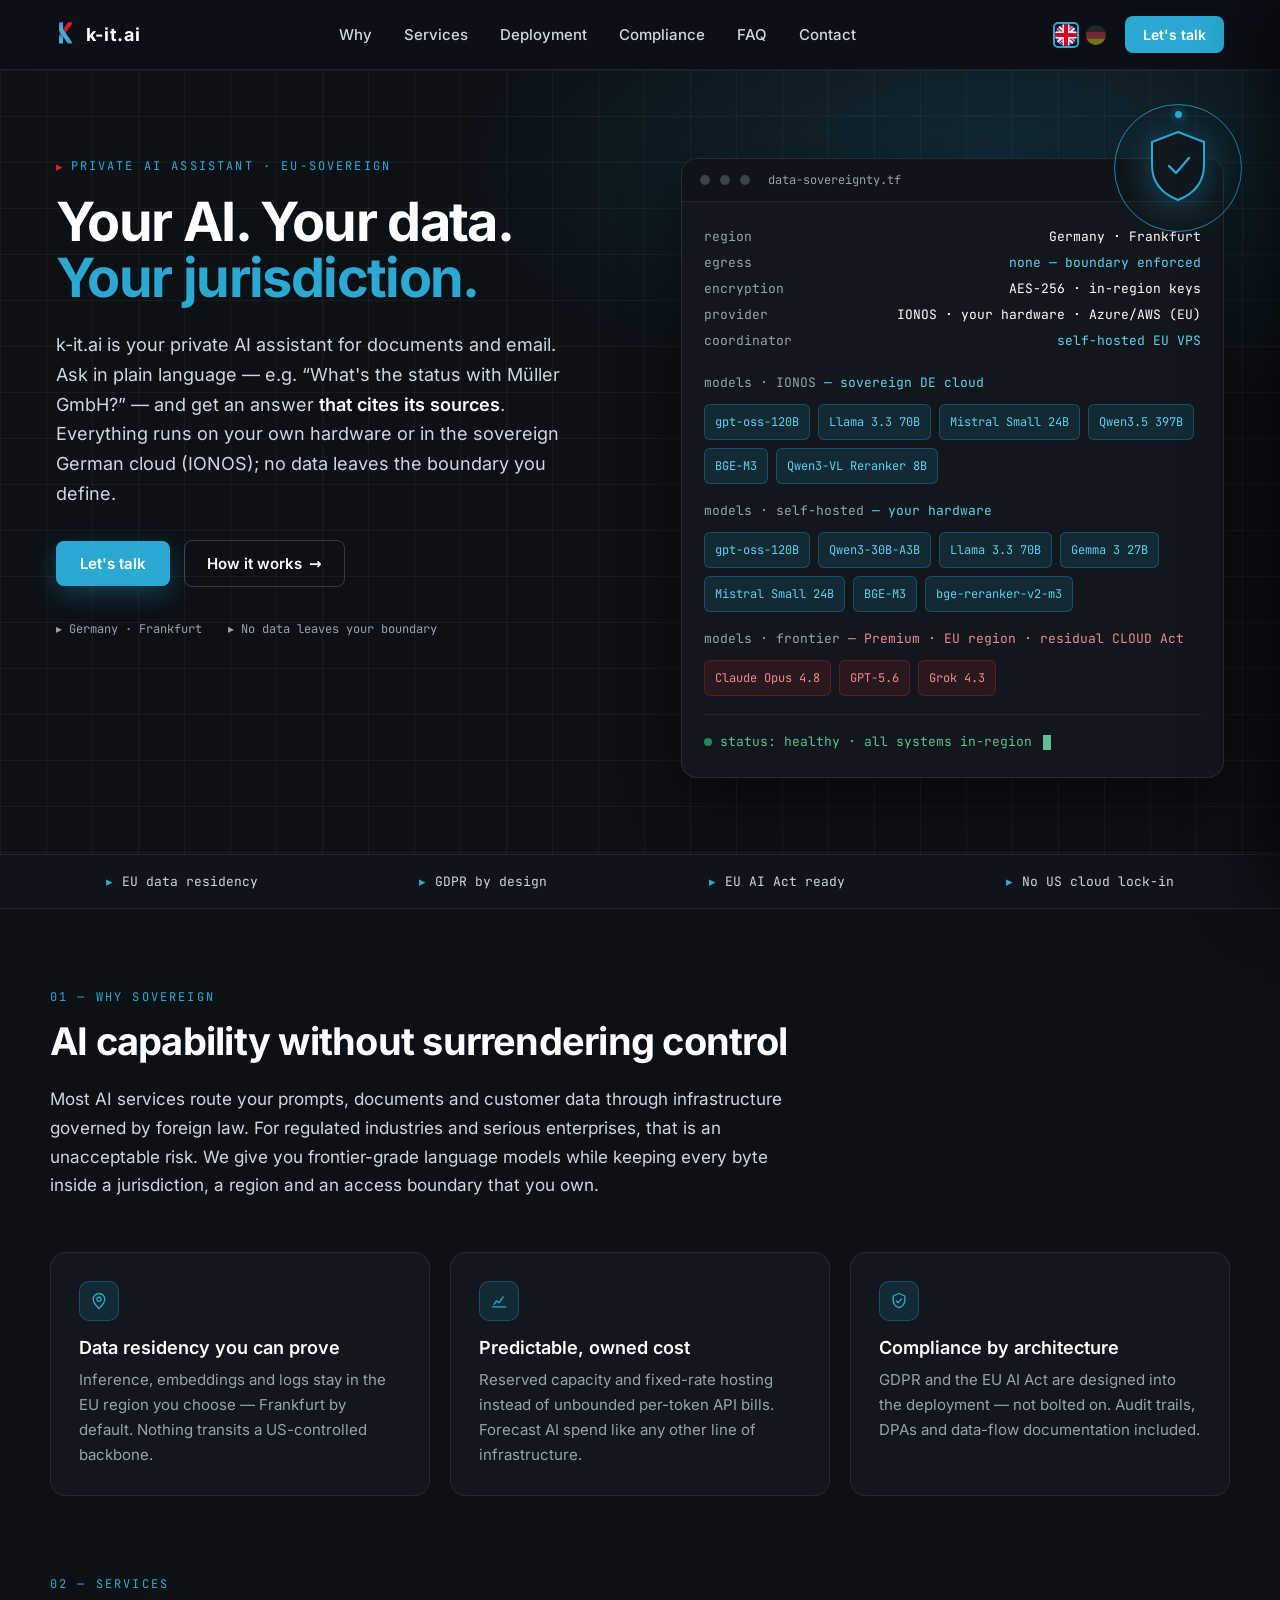
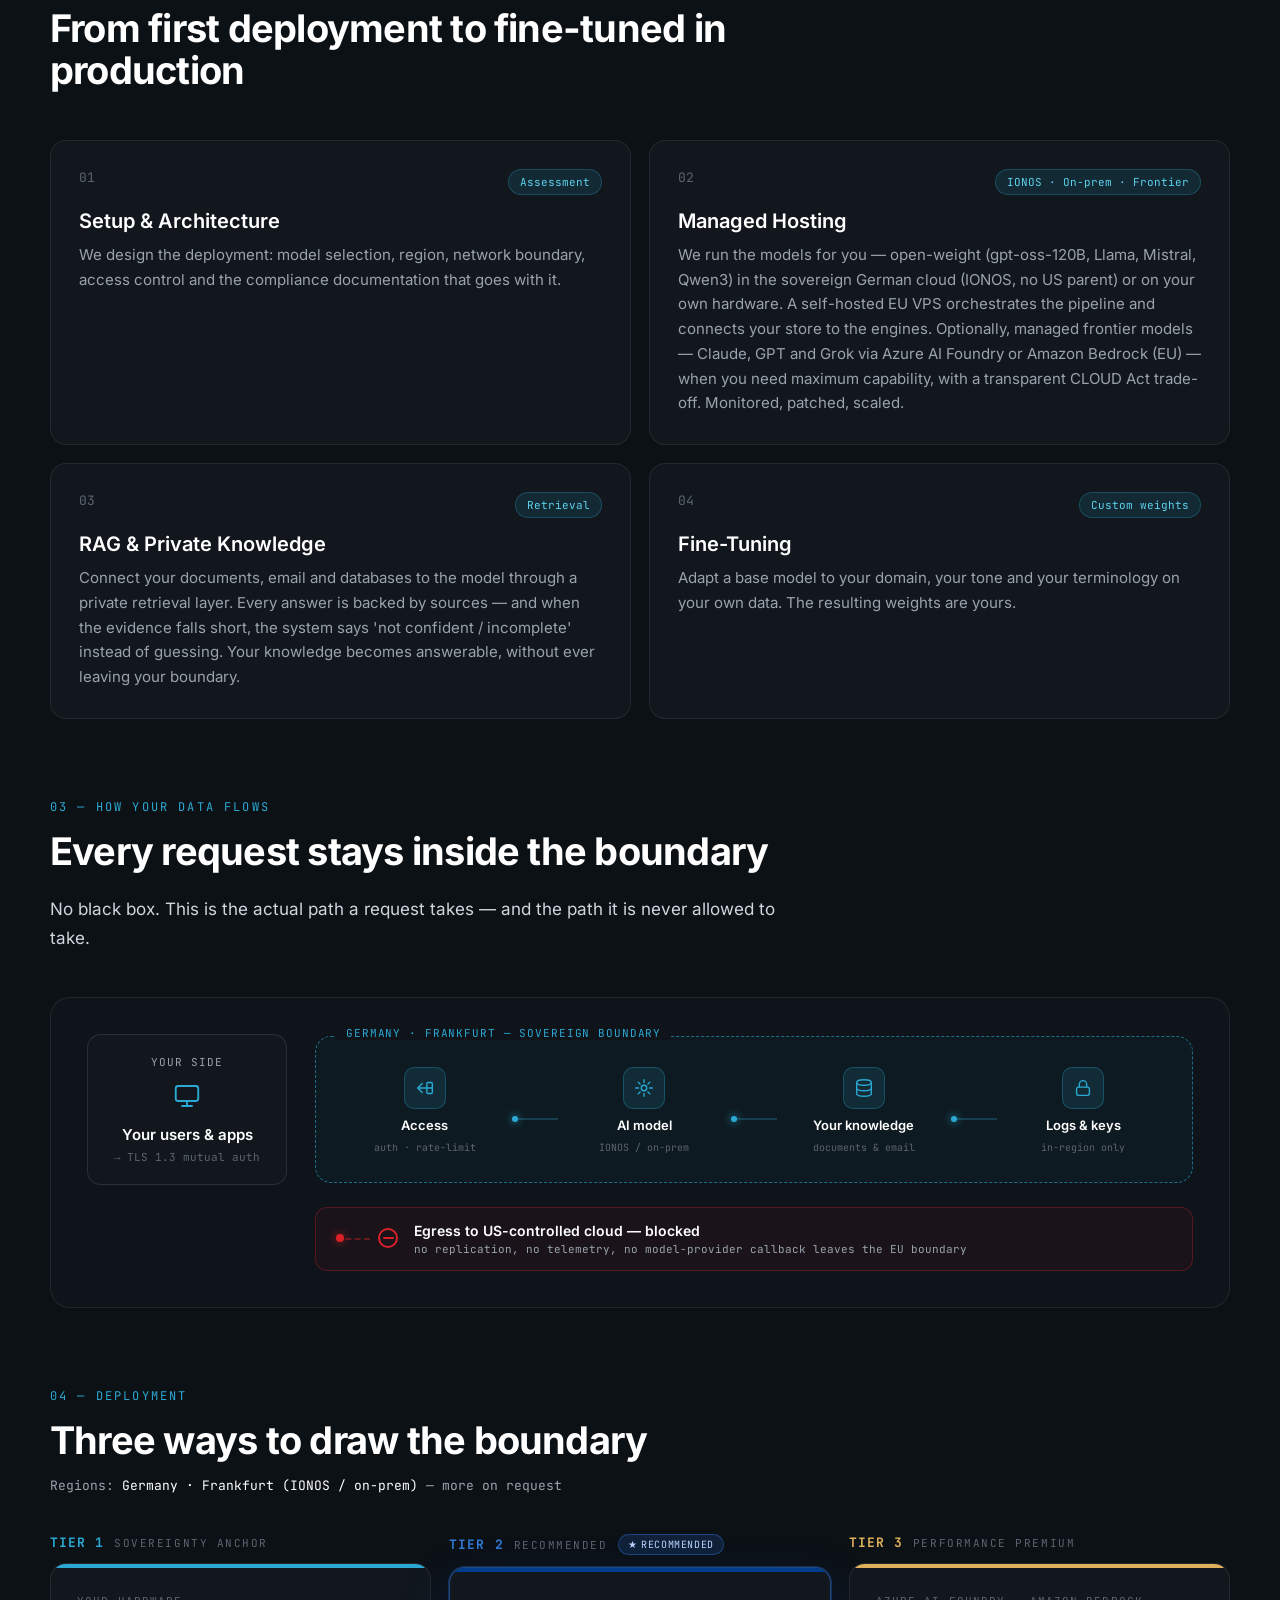
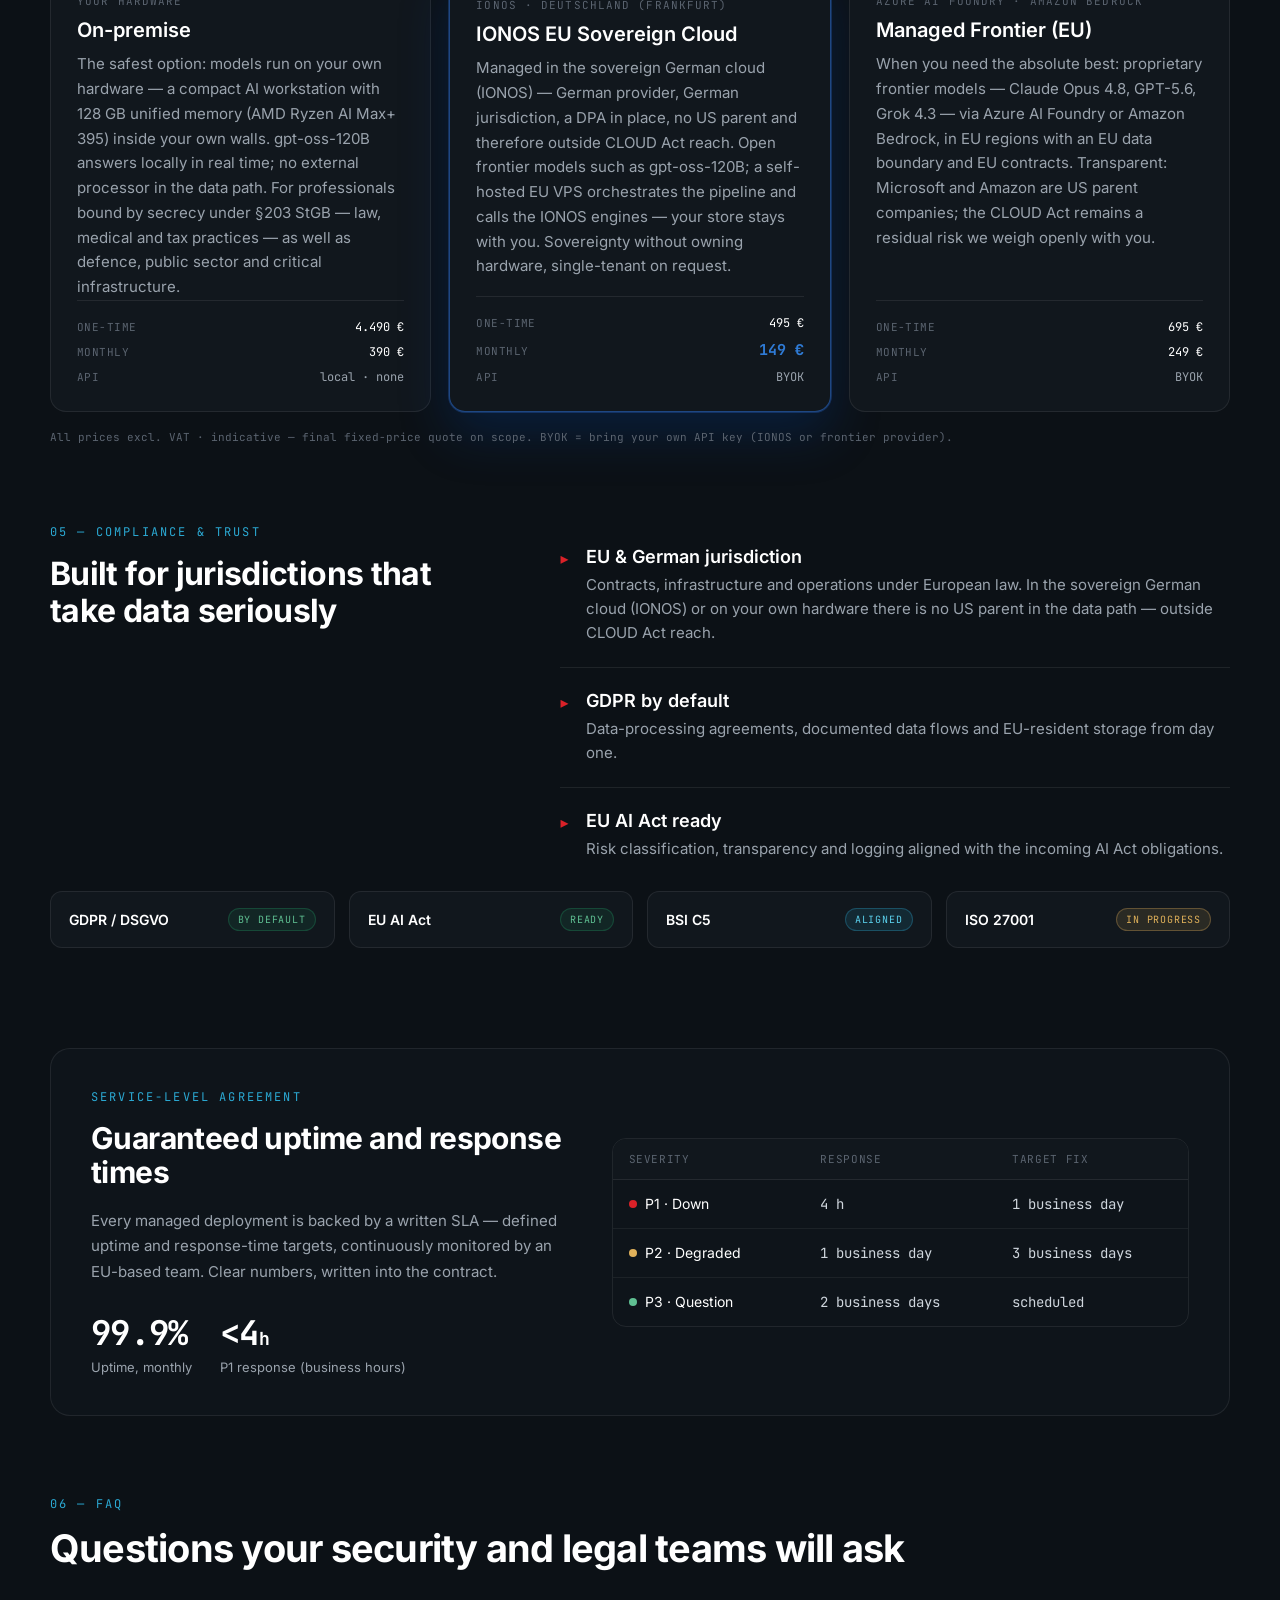
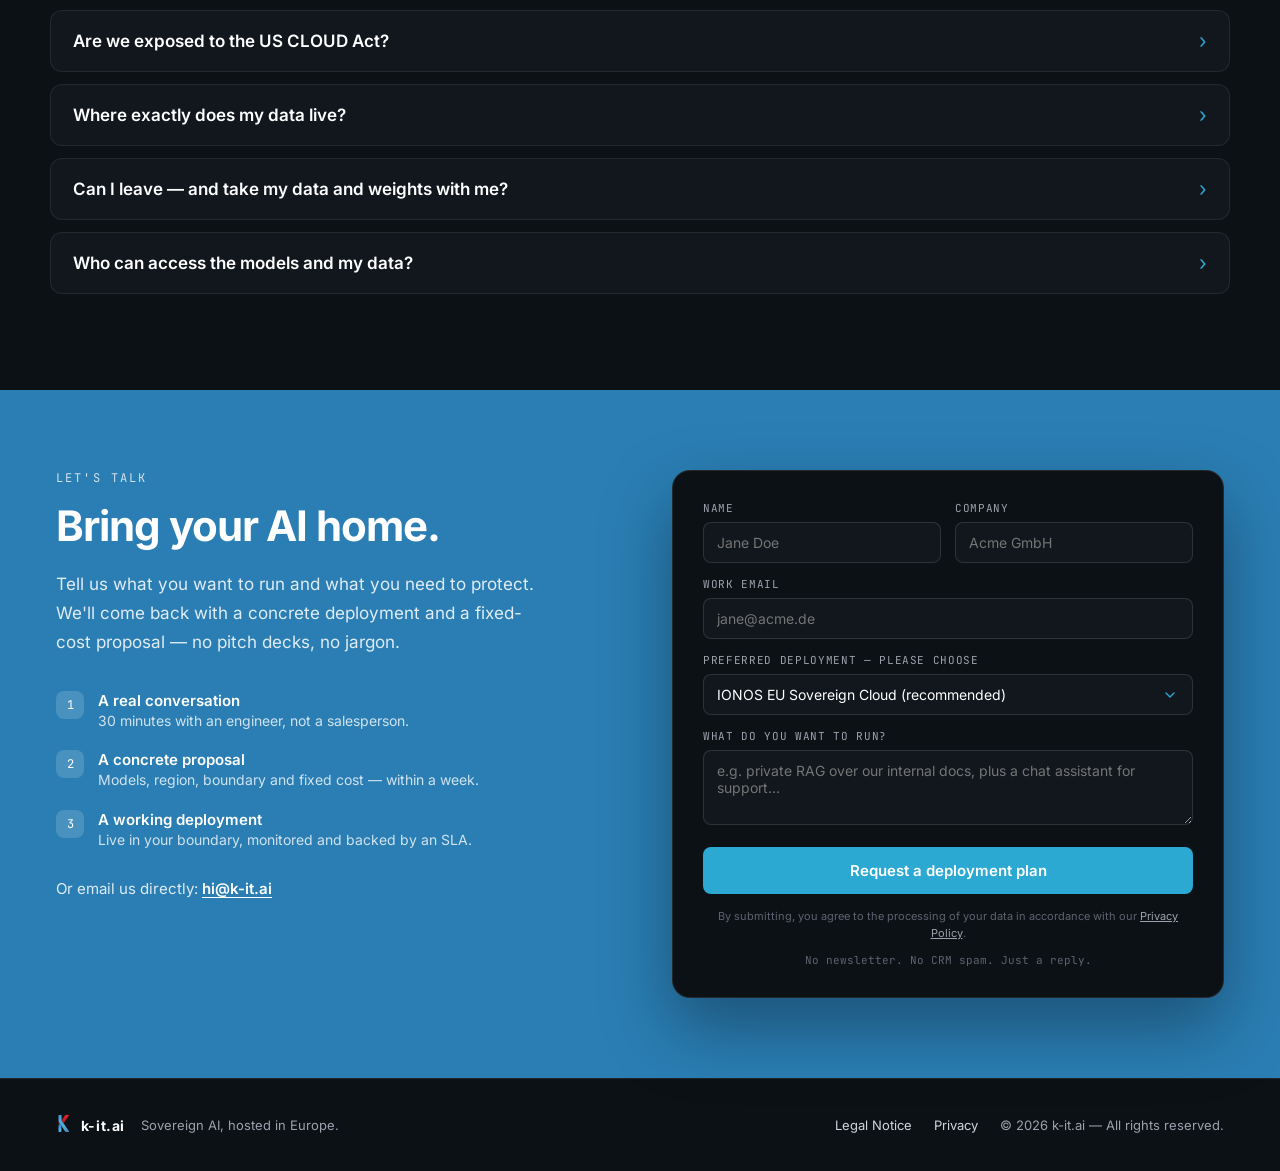
==== commit 19a8154b: "Add files via upload" ====
--- a/index.html
+++ b/index.html
@@ -41,6 +41,10 @@
   .cta-btn:hover,.cta-btn-lg:hover,.form-submit:hover{filter:brightness(.94);}
   .ghost-btn:hover{border-color:#2ba9d3!important;}
   .service-card:hover{border-color:rgba(43,169,211,.45)!important;}
+  /* Shared content cards (Why / Services) */
+  .ui-card{transition:transform .18s ease,border-color .18s ease,box-shadow .18s ease;}
+  .ui-card:hover{transform:translateY(-4px);border-color:rgba(43,169,211,.4)!important;box-shadow:0 18px 40px rgba(0,0,0,.35);}
+  .ui-ico{width:40px;height:40px;border-radius:10px;background:rgba(43,169,211,.12);border:1px solid rgba(43,169,211,.3);display:flex;align-items:center;justify-content:center;margin-bottom:16px;}
   /* Deployment tier cards */
   .tier-card{flex:1;display:flex;flex-direction:column;transition:transform .18s ease,border-color .18s ease,box-shadow .18s ease;}
   .tier-card>div:last-child{flex:1;display:flex;flex-direction:column;}
@@ -218,7 +222,7 @@
               <span style="font-size:12px;background:rgba(43,169,211,.12);color:#5cd2ee;border:1px solid rgba(43,169,211,.3);border-radius:6px;padding:5px 10px;">BGE-M3</span>
               <span style="font-size:12px;background:rgba(43,169,211,.12);color:#5cd2ee;border:1px solid rgba(43,169,211,.3);border-radius:6px;padding:5px 10px;">bge-reranker-v2-m3</span>
             </div>
-            <div data-i18n="console.propLabel" style="margin:14px 0 8px;color:#9aa3ad;">Modelle · Frontier <span style="color:#f08a8e;">— optional · EU-Region · CLOUD-Act-Restrisiko</span></div>
+            <div data-i18n="console.propLabel" style="margin:14px 0 8px;color:#9aa3ad;">Modelle · Frontier <span style="color:#f08a8e;">— Premium · EU-Region · CLOUD-Act-Restrisiko</span></div>
             <div style="display:flex;flex-wrap:wrap;gap:8px;">
               <span style="font-size:12px;background:rgba(218,33,40,.12);color:#f08a8e;border:1px solid rgba(218,33,40,.3);border-radius:6px;padding:5px 10px;">Claude Opus 4.8</span>
               <span style="font-size:12px;background:rgba(218,33,40,.12);color:#f08a8e;border:1px solid rgba(218,33,40,.3);border-radius:6px;padding:5px 10px;">GPT-5.6</span>
@@ -252,18 +256,18 @@
       <h2 class="sec-h2" data-i18n="why.h2" style="font-size:38px;font-weight:700;letter-spacing:-.02em;line-height:1.1;margin:0;max-width:760px;color:#fff;">KI-Leistung, ohne die Kontrolle abzugeben</h2>
       <p data-i18n="why.lead" style="font-size:17px;line-height:1.7;color:#cfd6dd;margin:22px 0 0;max-width:740px;">Die meisten KI-Dienste leiten Ihre Prompts, Dokumente und Kundendaten über Infrastruktur, die ausländischem Recht unterliegt. Für regulierte Branchen und seriöse Unternehmen ist das ein inakzeptables Risiko. Wir geben Ihnen Sprachmodelle auf Spitzenniveau — und halten dabei jedes Byte innerhalb einer Jurisdiktion, einer Region und einer Zugriffsgrenze, die Ihnen gehören.</p>
       <div class="why-grid" style="display:grid;grid-template-columns:repeat(3,1fr);gap:20px;margin-top:52px;">
-        <div style="background:#11171d;border:1px solid rgba(255,255,255,.08);border-radius:16px;padding:26px;">
-          <div style="width:34px;height:34px;border-radius:8px;background:rgba(43,169,211,.14);border:1px solid rgba(43,169,211,.3);display:flex;align-items:center;justify-content:center;color:#2ba9d3;font-family:'JetBrains Mono',ui-monospace,'SF Mono',Menlo,monospace;font-size:14px;margin-bottom:16px;">01</div>
+        <div class="ui-card" style="background:#11171d;border:1px solid rgba(255,255,255,.08);border-radius:16px;padding:28px;">
+          <div class="ui-ico"><svg width="20" height="20" viewBox="0 0 24 24" fill="none" stroke="#2ba9d3" stroke-width="1.6"><path d="M12 21s-7-6.5-7-11a7 7 0 1 1 14 0c0 4.5-7 11-7 11z"/><circle cx="12" cy="10" r="2.5"/></svg></div>
           <h3 data-i18n="why.c1.h" style="font-size:18px;font-weight:600;margin:0 0 10px;color:#fff;">Datenresidenz, die Sie nachweisen können</h3>
           <p data-i18n="why.c1.p" style="font-size:15px;line-height:1.65;color:#9aa3ad;margin:0;">Inferenz, Embeddings und Logs bleiben in der von Ihnen gewählten EU-Region — standardmäßig Frankfurt. Nichts läuft über ein US-kontrolliertes Backbone.</p>
         </div>
-        <div style="background:#11171d;border:1px solid rgba(255,255,255,.08);border-radius:16px;padding:26px;">
-          <div style="width:34px;height:34px;border-radius:8px;background:rgba(43,169,211,.14);border:1px solid rgba(43,169,211,.3);display:flex;align-items:center;justify-content:center;color:#2ba9d3;font-family:'JetBrains Mono',ui-monospace,'SF Mono',Menlo,monospace;font-size:14px;margin-bottom:16px;">02</div>
+        <div class="ui-card" style="background:#11171d;border:1px solid rgba(255,255,255,.08);border-radius:16px;padding:28px;">
+          <div class="ui-ico"><svg width="20" height="20" viewBox="0 0 24 24" fill="none" stroke="#2ba9d3" stroke-width="1.6" stroke-linecap="round" stroke-linejoin="round"><path d="M4 19h16M6 16l3-4 3 2 5-7"/></svg></div>
           <h3 data-i18n="why.c2.h" style="font-size:18px;font-weight:600;margin:0 0 10px;color:#fff;">Planbare Kosten, die Ihnen gehören</h3>
           <p data-i18n="why.c2.p" style="font-size:15px;line-height:1.65;color:#9aa3ad;margin:0;">Reservierte Kapazität und Festpreis-Hosting statt unbegrenzter Pro-Token-Abrechnung. Kalkulieren Sie KI-Ausgaben wie jede andere Infrastrukturposition.</p>
         </div>
-        <div style="background:#11171d;border:1px solid rgba(255,255,255,.08);border-radius:16px;padding:26px;">
-          <div style="width:34px;height:34px;border-radius:8px;background:rgba(43,169,211,.14);border:1px solid rgba(43,169,211,.3);display:flex;align-items:center;justify-content:center;color:#2ba9d3;font-family:'JetBrains Mono',ui-monospace,'SF Mono',Menlo,monospace;font-size:14px;margin-bottom:16px;">03</div>
+        <div class="ui-card" style="background:#11171d;border:1px solid rgba(255,255,255,.08);border-radius:16px;padding:28px;">
+          <div class="ui-ico"><svg width="20" height="20" viewBox="0 0 24 24" fill="none" stroke="#2ba9d3" stroke-width="1.6" stroke-linecap="round" stroke-linejoin="round"><path d="M12 3l7 3v5c0 4.5-3 7.5-7 9-4-1.5-7-4.5-7-9V6z"/><path d="M9 12l2 2 4-4.5"/></svg></div>
           <h3 data-i18n="why.c3.h" style="font-size:18px;font-weight:600;margin:0 0 10px;color:#fff;">Compliance durch Architektur</h3>
           <p data-i18n="why.c3.p" style="font-size:15px;line-height:1.65;color:#9aa3ad;margin:0;">DSGVO und EU AI Act sind in das Deployment hineinkonstruiert — nicht nachträglich angeflanscht. Audit-Trails, AV-Verträge und Datenfluss-Dokumentation inklusive.</p>
         </div>
@@ -277,7 +281,7 @@
       <div data-i18n="services.eyebrow" style="font-family:'JetBrains Mono',ui-monospace,'SF Mono',Menlo,monospace;font-size:12px;letter-spacing:.18em;text-transform:uppercase;color:#2ba9d3;margin-bottom:16px;">02 — Leistungen</div>
       <h2 class="sec-h2" data-i18n="services.h2" style="font-size:38px;font-weight:700;letter-spacing:-.02em;line-height:1.1;margin:0;max-width:720px;color:#fff;">Vom ersten Deployment bis zum feinabgestimmten Produktivbetrieb</h2>
       <div class="services-grid" style="display:grid;grid-template-columns:1fr 1fr;gap:18px;margin-top:48px;">
-        <div class="service-card" style="background:#11171d;border:1px solid rgba(255,255,255,.08);border-radius:16px;padding:28px;transition:border-color .15s;">
+        <div class="service-card ui-card" style="background:#11171d;border:1px solid rgba(255,255,255,.08);border-radius:16px;padding:28px;">
           <div style="display:flex;align-items:flex-start;justify-content:space-between;gap:12px;margin-bottom:14px;">
             <span style="font-family:'JetBrains Mono',ui-monospace,'SF Mono',Menlo,monospace;font-size:13px;color:#5b6470;">01</span>
             <span data-i18n="services.s1.tag" style="font-family:'JetBrains Mono',ui-monospace,'SF Mono',Menlo,monospace;font-size:11px;background:rgba(43,169,211,.12);color:#5cd2ee;border:1px solid rgba(43,169,211,.28);border-radius:999px;padding:5px 11px;">Analyse</span>
@@ -285,7 +289,7 @@
           <h3 data-i18n="services.s1.h" style="font-size:20px;font-weight:600;margin:0 0 10px;color:#fff;">Setup &amp; Architektur</h3>
           <p data-i18n="services.s1.p" style="font-size:15px;line-height:1.65;color:#9aa3ad;margin:0;">Wir entwerfen das Deployment: Modellauswahl, Region, Netzwerkgrenze, Zugriffskontrolle und die zugehörige Compliance-Dokumentation.</p>
         </div>
-        <div class="service-card" style="background:#11171d;border:1px solid rgba(255,255,255,.08);border-radius:16px;padding:28px;transition:border-color .15s;">
+        <div class="service-card ui-card" style="background:#11171d;border:1px solid rgba(255,255,255,.08);border-radius:16px;padding:28px;">
           <div style="display:flex;align-items:flex-start;justify-content:space-between;gap:12px;margin-bottom:14px;">
             <span style="font-family:'JetBrains Mono',ui-monospace,'SF Mono',Menlo,monospace;font-size:13px;color:#5b6470;">02</span>
             <span data-i18n="services.s2.tag" style="font-family:'JetBrains Mono',ui-monospace,'SF Mono',Menlo,monospace;font-size:11px;background:rgba(43,169,211,.12);color:#5cd2ee;border:1px solid rgba(43,169,211,.28);border-radius:999px;padding:5px 11px;">IONOS · On-Prem · Frontier</span>
@@ -293,7 +297,7 @@
           <h3 data-i18n="services.s2.h" style="font-size:20px;font-weight:600;margin:0 0 10px;color:#fff;">Managed Hosting</h3>
           <p data-i18n="services.s2.p" style="font-size:15px;line-height:1.65;color:#9aa3ad;margin:0;">Wir betreiben die Modelle für Sie — Open-Weight (u. a. gpt-oss-120B, Llama, Mistral, Qwen3) in der souveränen deutschen Cloud (IONOS, ohne US-Mutter) oder auf Ihrer eigenen Hardware. Ein selbst-gehosteter EU-VPS koordiniert die Pipeline und verbindet Ihren Speicher mit den Engines. Optional gemanagte Frontier-Modelle — Claude, GPT, Grok über Azure AI Foundry oder Amazon Bedrock (EU) — wenn Sie maximale Leistung brauchen, mit transparenter CLOUD-Act-Abwägung. Überwacht, gepatcht, skaliert.</p>
         </div>
-        <div class="service-card" style="background:#11171d;border:1px solid rgba(255,255,255,.08);border-radius:16px;padding:28px;transition:border-color .15s;">
+        <div class="service-card ui-card" style="background:#11171d;border:1px solid rgba(255,255,255,.08);border-radius:16px;padding:28px;">
           <div style="display:flex;align-items:flex-start;justify-content:space-between;gap:12px;margin-bottom:14px;">
             <span style="font-family:'JetBrains Mono',ui-monospace,'SF Mono',Menlo,monospace;font-size:13px;color:#5b6470;">03</span>
             <span data-i18n="services.s3.tag" style="font-family:'JetBrains Mono',ui-monospace,'SF Mono',Menlo,monospace;font-size:11px;background:rgba(43,169,211,.12);color:#5cd2ee;border:1px solid rgba(43,169,211,.28);border-radius:999px;padding:5px 11px;">Retrieval</span>
@@ -301,7 +305,7 @@
           <h3 data-i18n="services.s3.h" style="font-size:20px;font-weight:600;margin:0 0 10px;color:#fff;">RAG &amp; privates Wissen</h3>
           <p data-i18n="services.s3.p" style="font-size:15px;line-height:1.65;color:#9aa3ad;margin:0;">Verbinden Sie Ihre Dokumente, E-Mails und Datenbanken über eine private Retrieval-Schicht mit dem Modell. Jede Antwort ist mit Quellen belegt — und wenn die Belege nicht ausreichen, sagt das System „nicht sicher / unvollständig“ statt zu raten. Ihr Wissen wird abfragbar, ohne jemals Ihre Grenze zu verlassen.</p>
         </div>
-        <div class="service-card" style="background:#11171d;border:1px solid rgba(255,255,255,.08);border-radius:16px;padding:28px;transition:border-color .15s;">
+        <div class="service-card ui-card" style="background:#11171d;border:1px solid rgba(255,255,255,.08);border-radius:16px;padding:28px;">
           <div style="display:flex;align-items:flex-start;justify-content:space-between;gap:12px;margin-bottom:14px;">
             <span style="font-family:'JetBrains Mono',ui-monospace,'SF Mono',Menlo,monospace;font-size:13px;color:#5b6470;">04</span>
             <span data-i18n="services.s4.tag" style="font-family:'JetBrains Mono',ui-monospace,'SF Mono',Menlo,monospace;font-size:11px;background:rgba(43,169,211,.12);color:#5cd2ee;border:1px solid rgba(43,169,211,.28);border-radius:999px;padding:5px 11px;">Eigene Gewichte</span>
@@ -720,7 +724,7 @@
     "console.selfLabel": "models · self-hosted <span style=\"color:#5cd2ee;\">— your hardware</span>",
     "console.provider": "IONOS · your hardware · Azure/AWS (EU)",
     "console.coordinator": "self-hosted EU VPS",
-    "console.propLabel": "models · frontier <span style=\"color:#f08a8e;\">— optional · EU region · residual CLOUD Act</span>",
+    "console.propLabel": "models · frontier <span style=\"color:#f08a8e;\">— Premium · EU region · residual CLOUD Act</span>",
     "console.status": "status: healthy · all systems in-region",
     "badge.residency": "EU data residency",
     "badge.gdpr": "GDPR by design",
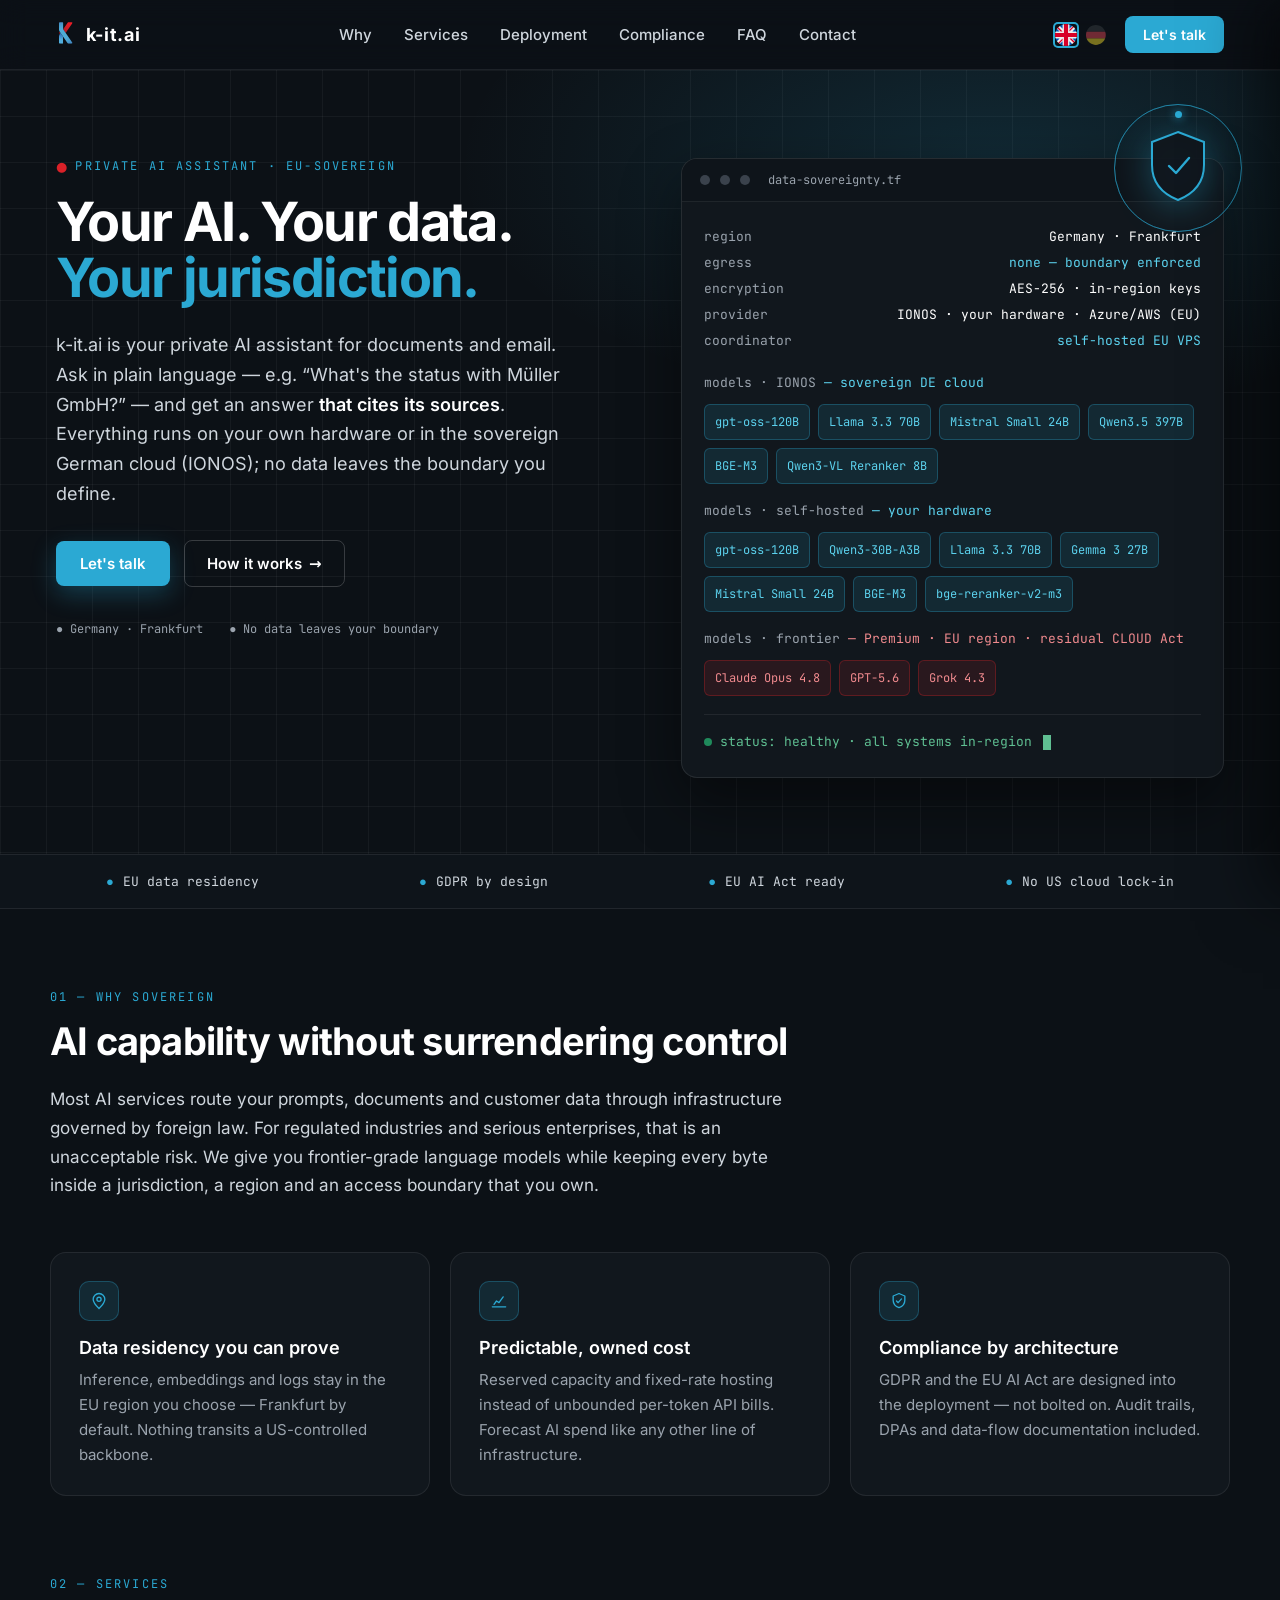
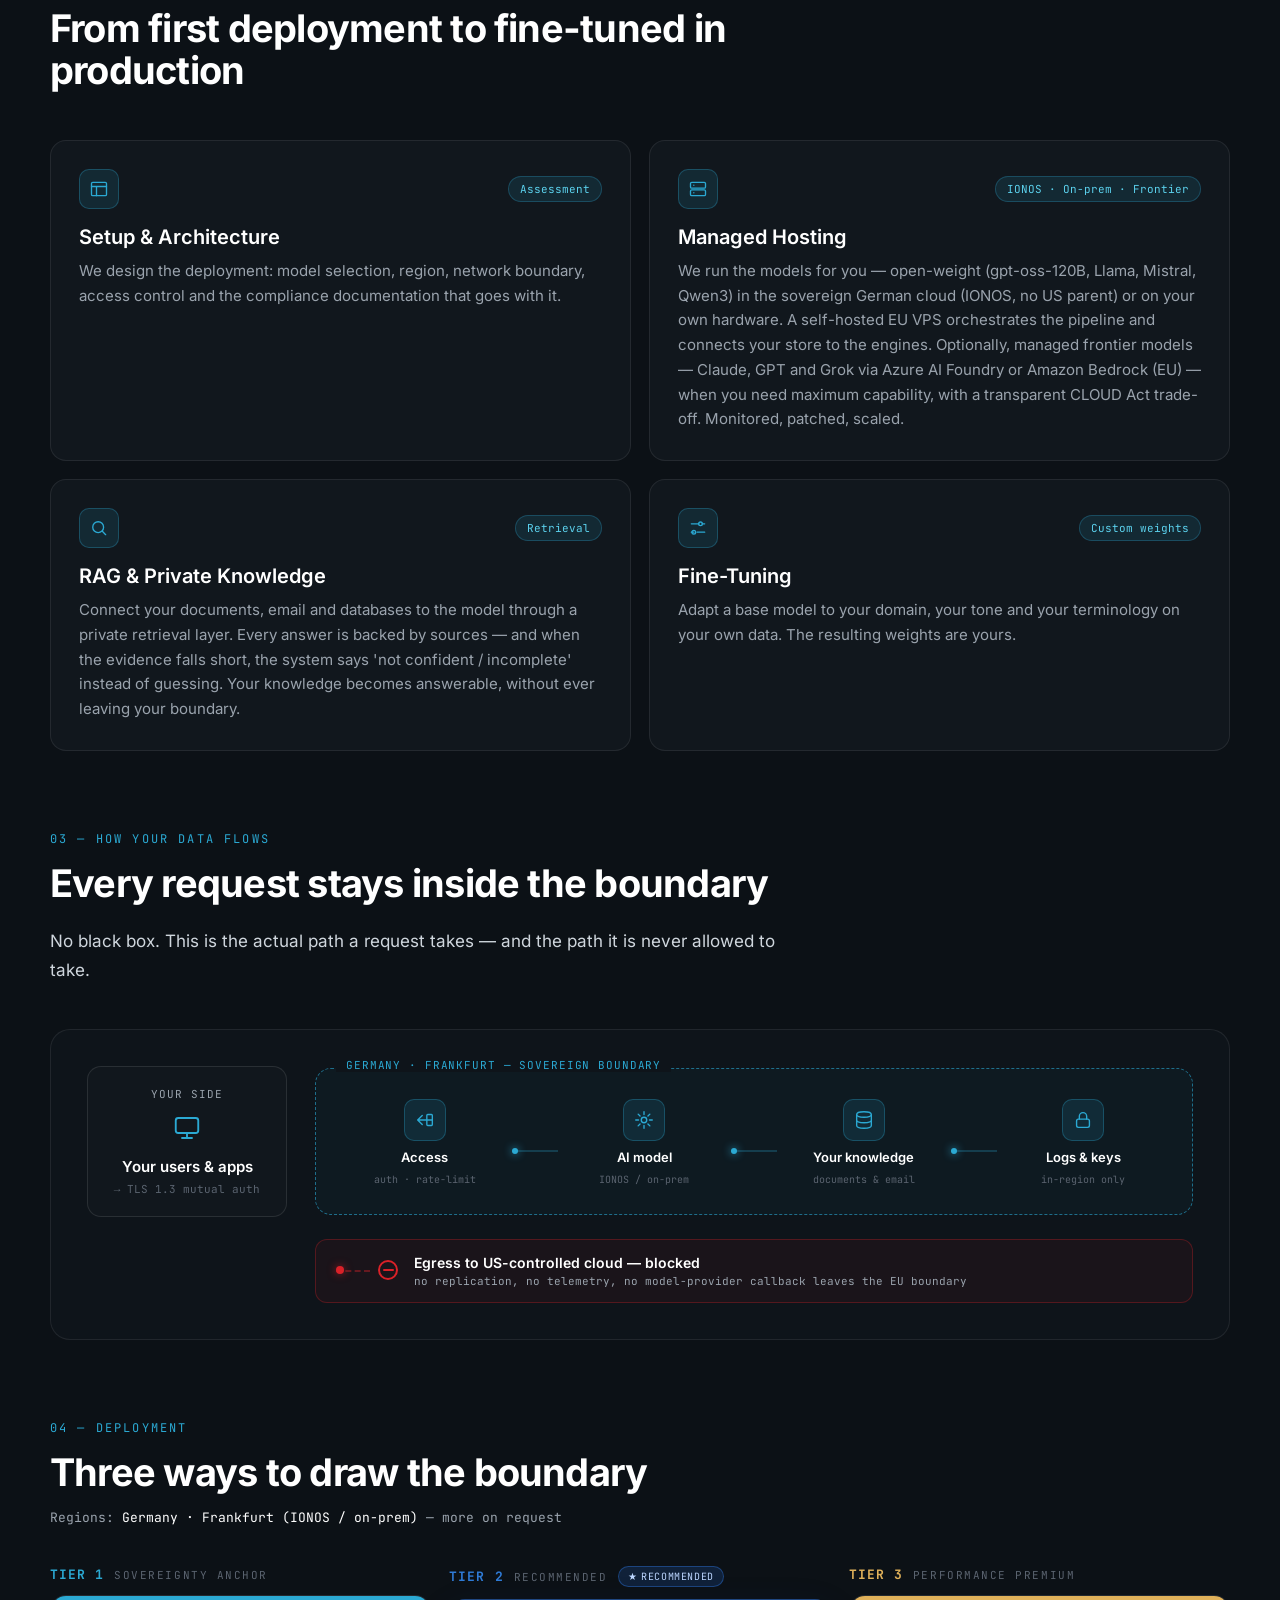
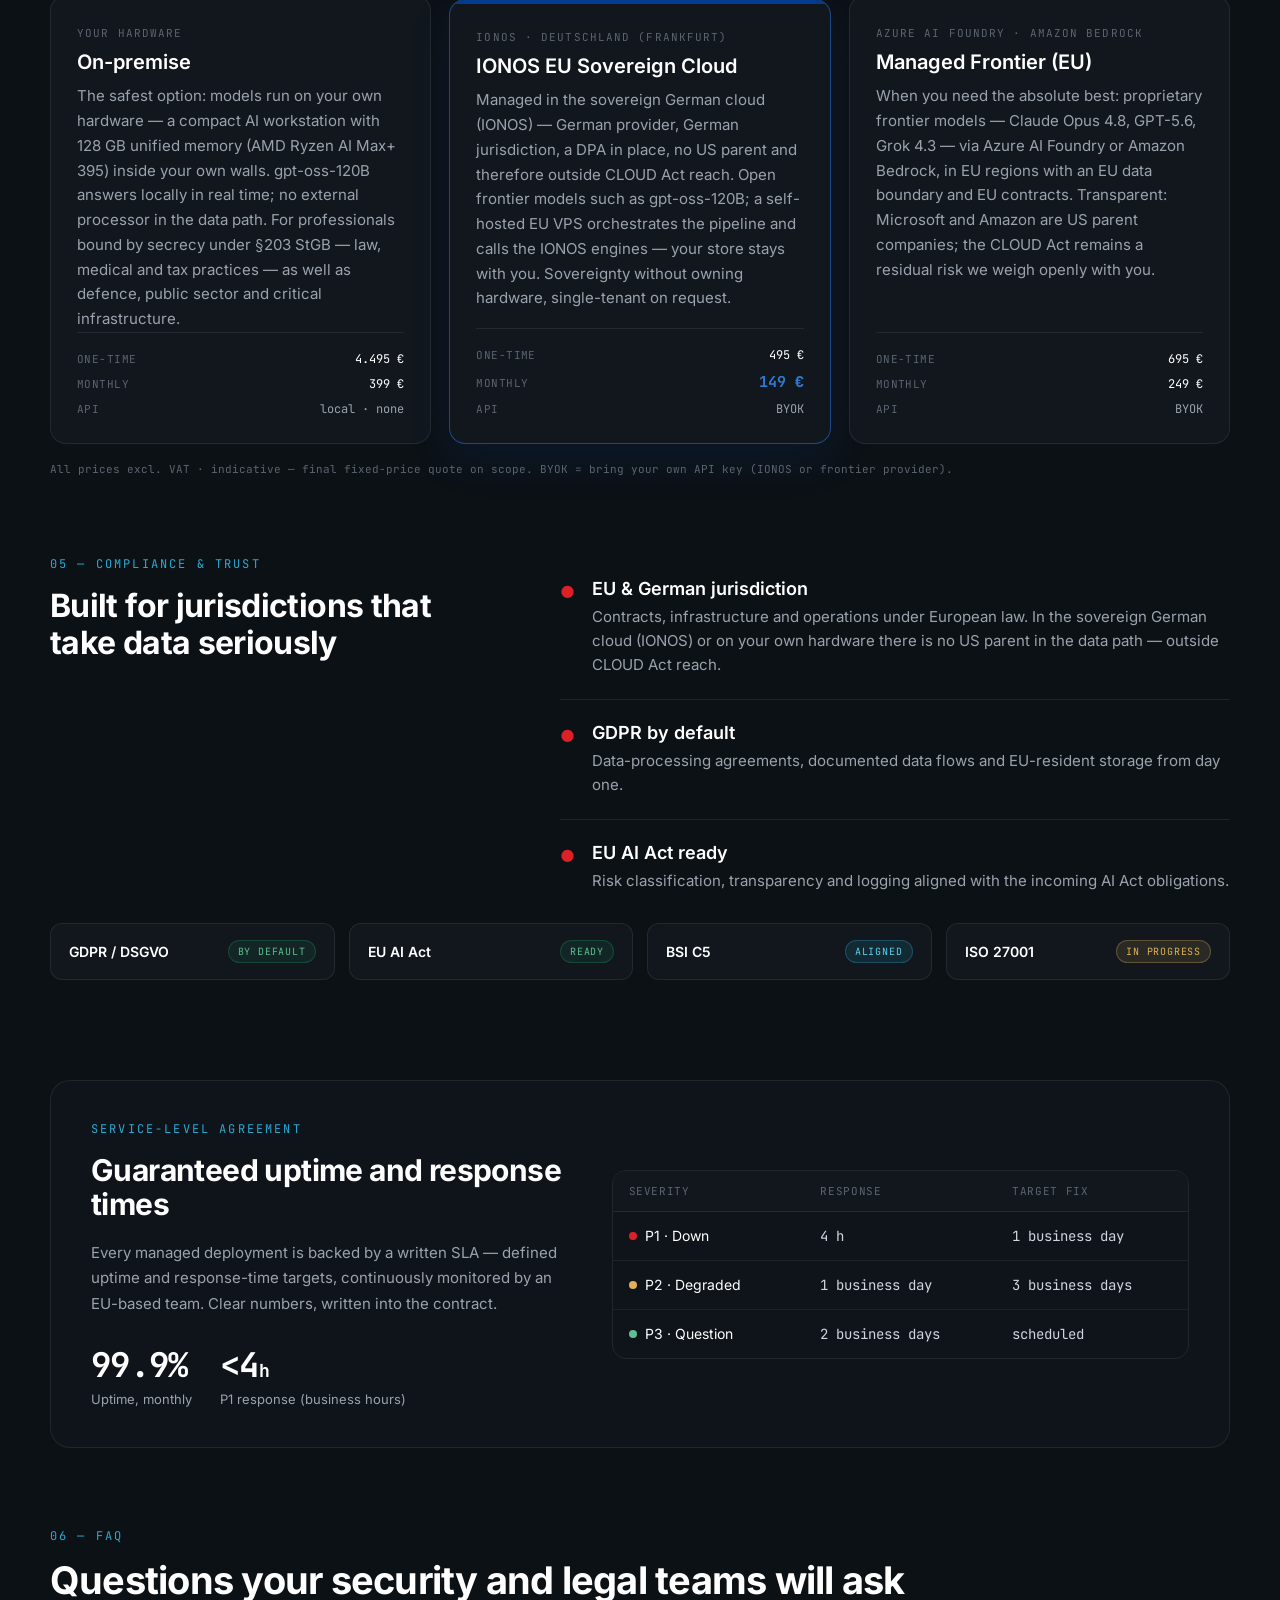
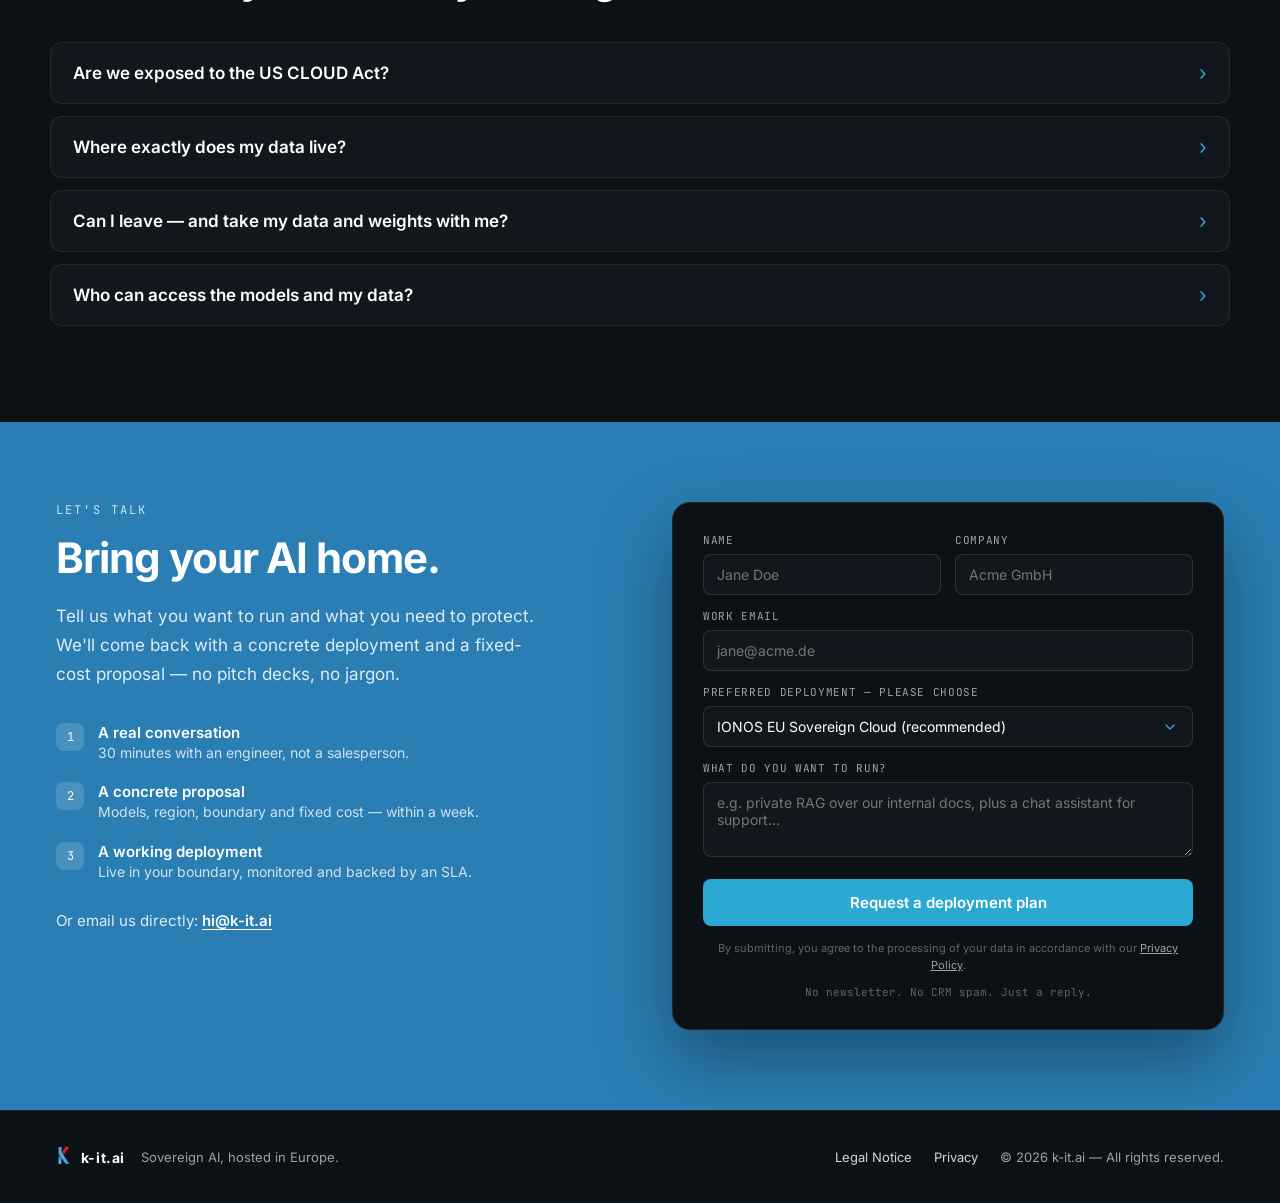
==== commit 3bcf2308: "Add files via upload" ====
--- a/index.html
+++ b/index.html
@@ -49,8 +49,8 @@
   .tier-card{flex:1;display:flex;flex-direction:column;transition:transform .18s ease,border-color .18s ease,box-shadow .18s ease;}
   .tier-card>div:last-child{flex:1;display:flex;flex-direction:column;}
   .tier-card:hover{transform:translateY(-4px);border-color:rgba(43,169,211,.4)!important;}
-  .tier-card--rec{border-color:rgba(43,111,214,.55)!important;box-shadow:0 0 0 1px rgba(43,111,214,.30),0 22px 50px rgba(0,61,143,.30);}
-  .tier-card--rec:hover{transform:translateY(-6px);border-color:rgba(43,111,214,.85)!important;}
+  .tier-card--rec{border-color:rgba(43,111,214,.55)!important;box-shadow:0 16px 40px rgba(0,61,143,.16);}
+  .tier-card--rec:hover{transform:translateY(-6px);border-color:rgba(43,111,214,.75)!important;box-shadow:0 22px 48px rgba(0,61,143,.22);}
   .tier-badge{font-family:'JetBrains Mono',ui-monospace,'SF Mono',Menlo,monospace;font-size:10px;letter-spacing:.06em;text-transform:uppercase;color:#bcd6ff;background:rgba(43,111,214,.18);border:1px solid rgba(43,111,214,.45);border-radius:999px;padding:3px 9px;display:inline-flex;align-items:center;gap:4px;}
   .tier-price{margin-top:auto;padding-top:18px;border-top:1px solid rgba(255,255,255,.08);display:flex;flex-direction:column;gap:9px;font-family:'JetBrains Mono',ui-monospace,'SF Mono',Menlo,monospace;font-size:12px;}
   .tier-price .row{display:flex;justify-content:space-between;align-items:baseline;gap:12px;}
@@ -160,7 +160,7 @@
     <div class="hero-grid" style="position:relative;max-width:1180px;margin:0 auto;display:grid;grid-template-columns:1.02fr .98fr;gap:60px;align-items:start;">
       <div>
         <div style="display:flex;align-items:center;gap:8px;margin-bottom:20px;">
-          <span style="color:#da2128;font-size:13px;">&#9656;</span>
+          <span style="color:#da2128;font-size:13px;">&#9679;</span>
           <span data-i18n="hero.eyebrow" style="font-family:'JetBrains Mono',ui-monospace,'SF Mono',Menlo,monospace;font-size:12px;letter-spacing:.18em;text-transform:uppercase;color:#2ba9d3;">Privater KI-Assistent · EU-souverän</span>
         </div>
         <h1 class="hero-h1" data-i18n="hero.h1" style="font-size:54px;font-weight:700;letter-spacing:-.03em;line-height:1.04;margin:0;color:#fff;">Ihre KI. Ihre Daten.<br><span style="color:#2ba9d3;">Ihre Jurisdiktion.</span></h1>
@@ -170,8 +170,8 @@
           <a href="#how" class="ghost-btn" data-i18n="cta.how" style="display:flex;align-items:center;gap:7px;color:#fff;padding:13px 22px;font-weight:600;font-size:15px;text-decoration:none;border:1px solid rgba(255,255,255,.18);border-radius:8px;transition:border-color .15s;">So funktioniert es <span>&rarr;</span></a>
         </div>
         <div style="display:flex;gap:26px;margin-top:34px;font-family:'JetBrains Mono',ui-monospace,'SF Mono',Menlo,monospace;font-size:12px;color:#9aa3ad;flex-wrap:wrap;">
-          <span>&#9656; Germany · Frankfurt</span>
-          <span data-i18n="hero.badge2">&#9656; Keine Daten verlassen Ihre Grenze</span>
+          <span>&#9679; Germany · Frankfurt</span>
+          <span data-i18n="hero.badge2">&#9679; Keine Daten verlassen Ihre Grenze</span>
         </div>
       </div>
       <div style="position:relative;">
@@ -242,10 +242,10 @@
   <!-- ============ BADGES ============ -->
   <div style="border-top:1px solid rgba(255,255,255,.08);border-bottom:1px solid rgba(255,255,255,.08);background:#0e141a;">
     <div class="badges-strip" style="max-width:1180px;margin:0 auto;padding:18px 56px;display:flex;justify-content:space-between;gap:24px;font-family:'JetBrains Mono',ui-monospace,'SF Mono',Menlo,monospace;font-size:13px;flex-wrap:wrap;">
-      <span style="display:flex;align-items:center;gap:9px;color:#cfd6dd;"><span style="color:#2ba9d3;">&#9656;</span> <span data-i18n="badge.residency">EU-Datenresidenz</span></span>
-      <span style="display:flex;align-items:center;gap:9px;color:#cfd6dd;"><span style="color:#2ba9d3;">&#9656;</span> <span data-i18n="badge.gdpr">DSGVO-konform gestaltet</span></span>
-      <span style="display:flex;align-items:center;gap:9px;color:#cfd6dd;"><span style="color:#2ba9d3;">&#9656;</span> <span data-i18n="badge.aiact">Bereit für den EU AI Act</span></span>
-      <span style="display:flex;align-items:center;gap:9px;color:#cfd6dd;"><span style="color:#2ba9d3;">&#9656;</span> <span data-i18n="badge.lockin">Kein US-Cloud-Lock-in</span></span>
+      <span style="display:flex;align-items:center;gap:9px;color:#cfd6dd;"><span style="color:#2ba9d3;">&#9679;</span> <span data-i18n="badge.residency">EU-Datenresidenz</span></span>
+      <span style="display:flex;align-items:center;gap:9px;color:#cfd6dd;"><span style="color:#2ba9d3;">&#9679;</span> <span data-i18n="badge.gdpr">DSGVO-konform gestaltet</span></span>
+      <span style="display:flex;align-items:center;gap:9px;color:#cfd6dd;"><span style="color:#2ba9d3;">&#9679;</span> <span data-i18n="badge.aiact">Bereit für den EU AI Act</span></span>
+      <span style="display:flex;align-items:center;gap:9px;color:#cfd6dd;"><span style="color:#2ba9d3;">&#9679;</span> <span data-i18n="badge.lockin">Kein US-Cloud-Lock-in</span></span>
     </div>
   </div>
 
@@ -282,32 +282,32 @@
       <h2 class="sec-h2" data-i18n="services.h2" style="font-size:38px;font-weight:700;letter-spacing:-.02em;line-height:1.1;margin:0;max-width:720px;color:#fff;">Vom ersten Deployment bis zum feinabgestimmten Produktivbetrieb</h2>
       <div class="services-grid" style="display:grid;grid-template-columns:1fr 1fr;gap:18px;margin-top:48px;">
         <div class="service-card ui-card" style="background:#11171d;border:1px solid rgba(255,255,255,.08);border-radius:16px;padding:28px;">
-          <div style="display:flex;align-items:flex-start;justify-content:space-between;gap:12px;margin-bottom:14px;">
-            <span style="font-family:'JetBrains Mono',ui-monospace,'SF Mono',Menlo,monospace;font-size:13px;color:#5b6470;">01</span>
+          <div style="display:flex;align-items:center;justify-content:space-between;gap:12px;margin-bottom:16px;">
+            <div class="ui-ico" style="margin-bottom:0;"><svg width="20" height="20" viewBox="0 0 24 24" fill="none" stroke="#2ba9d3" stroke-width="1.6"><rect x="3" y="4" width="18" height="16" rx="1.5"/><path d="M3 9h18M9 9v11" stroke-linecap="round"/></svg></div>
             <span data-i18n="services.s1.tag" style="font-family:'JetBrains Mono',ui-monospace,'SF Mono',Menlo,monospace;font-size:11px;background:rgba(43,169,211,.12);color:#5cd2ee;border:1px solid rgba(43,169,211,.28);border-radius:999px;padding:5px 11px;">Analyse</span>
           </div>
           <h3 data-i18n="services.s1.h" style="font-size:20px;font-weight:600;margin:0 0 10px;color:#fff;">Setup &amp; Architektur</h3>
           <p data-i18n="services.s1.p" style="font-size:15px;line-height:1.65;color:#9aa3ad;margin:0;">Wir entwerfen das Deployment: Modellauswahl, Region, Netzwerkgrenze, Zugriffskontrolle und die zugehörige Compliance-Dokumentation.</p>
         </div>
         <div class="service-card ui-card" style="background:#11171d;border:1px solid rgba(255,255,255,.08);border-radius:16px;padding:28px;">
-          <div style="display:flex;align-items:flex-start;justify-content:space-between;gap:12px;margin-bottom:14px;">
-            <span style="font-family:'JetBrains Mono',ui-monospace,'SF Mono',Menlo,monospace;font-size:13px;color:#5b6470;">02</span>
+          <div style="display:flex;align-items:center;justify-content:space-between;gap:12px;margin-bottom:16px;">
+            <div class="ui-ico" style="margin-bottom:0;"><svg width="20" height="20" viewBox="0 0 24 24" fill="none" stroke="#2ba9d3" stroke-width="1.6"><rect x="3" y="4" width="18" height="7" rx="1.5"/><rect x="3" y="13" width="18" height="7" rx="1.5"/><path d="M7 7.5h.01M7 16.5h.01" stroke-linecap="round"/></svg></div>
             <span data-i18n="services.s2.tag" style="font-family:'JetBrains Mono',ui-monospace,'SF Mono',Menlo,monospace;font-size:11px;background:rgba(43,169,211,.12);color:#5cd2ee;border:1px solid rgba(43,169,211,.28);border-radius:999px;padding:5px 11px;">IONOS · On-Prem · Frontier</span>
           </div>
           <h3 data-i18n="services.s2.h" style="font-size:20px;font-weight:600;margin:0 0 10px;color:#fff;">Managed Hosting</h3>
           <p data-i18n="services.s2.p" style="font-size:15px;line-height:1.65;color:#9aa3ad;margin:0;">Wir betreiben die Modelle für Sie — Open-Weight (u. a. gpt-oss-120B, Llama, Mistral, Qwen3) in der souveränen deutschen Cloud (IONOS, ohne US-Mutter) oder auf Ihrer eigenen Hardware. Ein selbst-gehosteter EU-VPS koordiniert die Pipeline und verbindet Ihren Speicher mit den Engines. Optional gemanagte Frontier-Modelle — Claude, GPT, Grok über Azure AI Foundry oder Amazon Bedrock (EU) — wenn Sie maximale Leistung brauchen, mit transparenter CLOUD-Act-Abwägung. Überwacht, gepatcht, skaliert.</p>
         </div>
         <div class="service-card ui-card" style="background:#11171d;border:1px solid rgba(255,255,255,.08);border-radius:16px;padding:28px;">
-          <div style="display:flex;align-items:flex-start;justify-content:space-between;gap:12px;margin-bottom:14px;">
-            <span style="font-family:'JetBrains Mono',ui-monospace,'SF Mono',Menlo,monospace;font-size:13px;color:#5b6470;">03</span>
+          <div style="display:flex;align-items:center;justify-content:space-between;gap:12px;margin-bottom:16px;">
+            <div class="ui-ico" style="margin-bottom:0;"><svg width="20" height="20" viewBox="0 0 24 24" fill="none" stroke="#2ba9d3" stroke-width="1.6"><circle cx="11" cy="11" r="6.5"/><path d="M20 20l-4-4" stroke-linecap="round"/></svg></div>
             <span data-i18n="services.s3.tag" style="font-family:'JetBrains Mono',ui-monospace,'SF Mono',Menlo,monospace;font-size:11px;background:rgba(43,169,211,.12);color:#5cd2ee;border:1px solid rgba(43,169,211,.28);border-radius:999px;padding:5px 11px;">Retrieval</span>
           </div>
           <h3 data-i18n="services.s3.h" style="font-size:20px;font-weight:600;margin:0 0 10px;color:#fff;">RAG &amp; privates Wissen</h3>
           <p data-i18n="services.s3.p" style="font-size:15px;line-height:1.65;color:#9aa3ad;margin:0;">Verbinden Sie Ihre Dokumente, E-Mails und Datenbanken über eine private Retrieval-Schicht mit dem Modell. Jede Antwort ist mit Quellen belegt — und wenn die Belege nicht ausreichen, sagt das System „nicht sicher / unvollständig“ statt zu raten. Ihr Wissen wird abfragbar, ohne jemals Ihre Grenze zu verlassen.</p>
         </div>
         <div class="service-card ui-card" style="background:#11171d;border:1px solid rgba(255,255,255,.08);border-radius:16px;padding:28px;">
-          <div style="display:flex;align-items:flex-start;justify-content:space-between;gap:12px;margin-bottom:14px;">
-            <span style="font-family:'JetBrains Mono',ui-monospace,'SF Mono',Menlo,monospace;font-size:13px;color:#5b6470;">04</span>
+          <div style="display:flex;align-items:center;justify-content:space-between;gap:12px;margin-bottom:16px;">
+            <div class="ui-ico" style="margin-bottom:0;"><svg width="20" height="20" viewBox="0 0 24 24" fill="none" stroke="#2ba9d3" stroke-width="1.6" stroke-linecap="round"><path d="M4 7h9M17 7h3M4 17h3M11 17h9"/><circle cx="15" cy="7" r="2.2"/><circle cx="7" cy="17" r="2.2"/></svg></div>
             <span data-i18n="services.s4.tag" style="font-family:'JetBrains Mono',ui-monospace,'SF Mono',Menlo,monospace;font-size:11px;background:rgba(43,169,211,.12);color:#5cd2ee;border:1px solid rgba(43,169,211,.28);border-radius:999px;padding:5px 11px;">Eigene Gewichte</span>
           </div>
           <h3 data-i18n="services.s4.h" style="font-size:20px;font-weight:600;margin:0 0 10px;color:#fff;">Fine-Tuning</h3>
@@ -407,8 +407,8 @@
               <h3 data-i18n="deploy.t1.h" style="font-size:20px;font-weight:600;margin:10px 0 10px;color:#fff;">On-Premise</h3>
               <p data-i18n="deploy.t1.p" style="font-size:15px;line-height:1.65;color:#9aa3ad;margin:0;">Die sicherste Option: Modelle laufen auf Ihrer eigenen Hardware — einer kompakten KI-Workstation mit 128 GB Unified Memory (AMD Ryzen AI Max+ 395) in Ihren Räumen. gpt-oss-120B antwortet lokal in Echtzeit; kein externer Verarbeiter im Datenpfad. Für Berufsgeheimnisträger nach §203 StGB — Kanzleien, Praxen, Steuerberater — sowie Verteidigung, öffentlichen Sektor und kritische Infrastruktur.</p>
               <div class="tier-price">
-                <div class="row"><span class="lbl" data-i18n="deploy.price.once">Einmalig</span><span class="val">4.490 €</span></div>
-                <div class="row"><span class="lbl" data-i18n="deploy.price.month">Monatlich</span><span class="val">390 €</span></div>
+                <div class="row"><span class="lbl" data-i18n="deploy.price.once">Einmalig</span><span class="val">4.495 €</span></div>
+                <div class="row"><span class="lbl" data-i18n="deploy.price.month">Monatlich</span><span class="val">399 €</span></div>
                 <div class="row"><span class="lbl">API</span><span class="val" data-i18n="deploy.t1.api" style="color:#9aa3ad;">lokal · keine</span></div>
               </div>
             </div>
@@ -467,15 +467,15 @@
       </div>
       <div style="display:flex;flex-direction:column;">
         <div style="display:flex;gap:18px;padding:22px 0;border-bottom:1px solid rgba(255,255,255,.08);">
-          <span style="color:#da2128;font-size:16px;line-height:1.6;">&#9656;</span>
+          <span style="color:#da2128;font-size:16px;line-height:1.6;">&#9679;</span>
           <div><h3 data-i18n="comp.i1.h" style="font-size:18px;font-weight:600;margin:0 0 6px;color:#fff;">EU- &amp; deutsche Jurisdiktion</h3><p data-i18n="comp.i1.p" style="font-size:15px;line-height:1.6;color:#9aa3ad;margin:0;">Verträge, Infrastruktur und Betrieb nach europäischem Recht. In der souveränen deutschen Cloud (IONOS) oder auf Ihrer eigenen Hardware liegt kein US-Mutterunternehmen im Datenpfad — außerhalb der Reichweite des CLOUD Act.</p></div>
         </div>
         <div style="display:flex;gap:18px;padding:22px 0;border-bottom:1px solid rgba(255,255,255,.08);">
-          <span style="color:#da2128;font-size:16px;line-height:1.6;">&#9656;</span>
+          <span style="color:#da2128;font-size:16px;line-height:1.6;">&#9679;</span>
           <div><h3 data-i18n="comp.i2.h" style="font-size:18px;font-weight:600;margin:0 0 6px;color:#fff;">DSGVO ab Werk</h3><p data-i18n="comp.i2.p" style="font-size:15px;line-height:1.6;color:#9aa3ad;margin:0;">Auftragsverarbeitungsverträge, dokumentierte Datenflüsse und EU-ansässige Speicherung ab dem ersten Tag.</p></div>
         </div>
         <div style="display:flex;gap:18px;padding:22px 0;">
-          <span style="color:#da2128;font-size:16px;line-height:1.6;">&#9656;</span>
+          <span style="color:#da2128;font-size:16px;line-height:1.6;">&#9679;</span>
           <div><h3 data-i18n="comp.i3.h" style="font-size:18px;font-weight:600;margin:0 0 6px;color:#fff;">Bereit für den EU AI Act</h3><p data-i18n="comp.i3.p" style="font-size:15px;line-height:1.6;color:#9aa3ad;margin:0;">Risikoklassifizierung, Transparenz und Logging — ausgerichtet an den kommenden Pflichten des AI Act.</p></div>
         </div>
       </div>
@@ -716,7 +716,7 @@
     "hero.eyebrow": "Private AI assistant · EU-sovereign",
     "hero.h1": "Your AI. Your data.<br><span style=\"color:#2ba9d3;\">Your jurisdiction.</span>",
     "hero.sub": "k-it.ai is your private AI assistant for documents and email. Ask in plain language — e.g. “What's the status with Müller GmbH?” — and get an answer <b style=\"color:#fff;font-weight:600;\">that cites its sources</b>. Everything runs on your own hardware or in the sovereign German cloud (IONOS); no data leaves the boundary you define.",
-    "hero.badge2": "&#9656; No data leaves your boundary",
+    "hero.badge2": "&#9679; No data leaves your boundary",
     "console.egress": "none — boundary enforced",
     "console.encryption": "AES-256 · in-region keys",
     "console.openLabel": "models · open <span style=\"color:#5cd2ee;\">— in your boundary</span>",
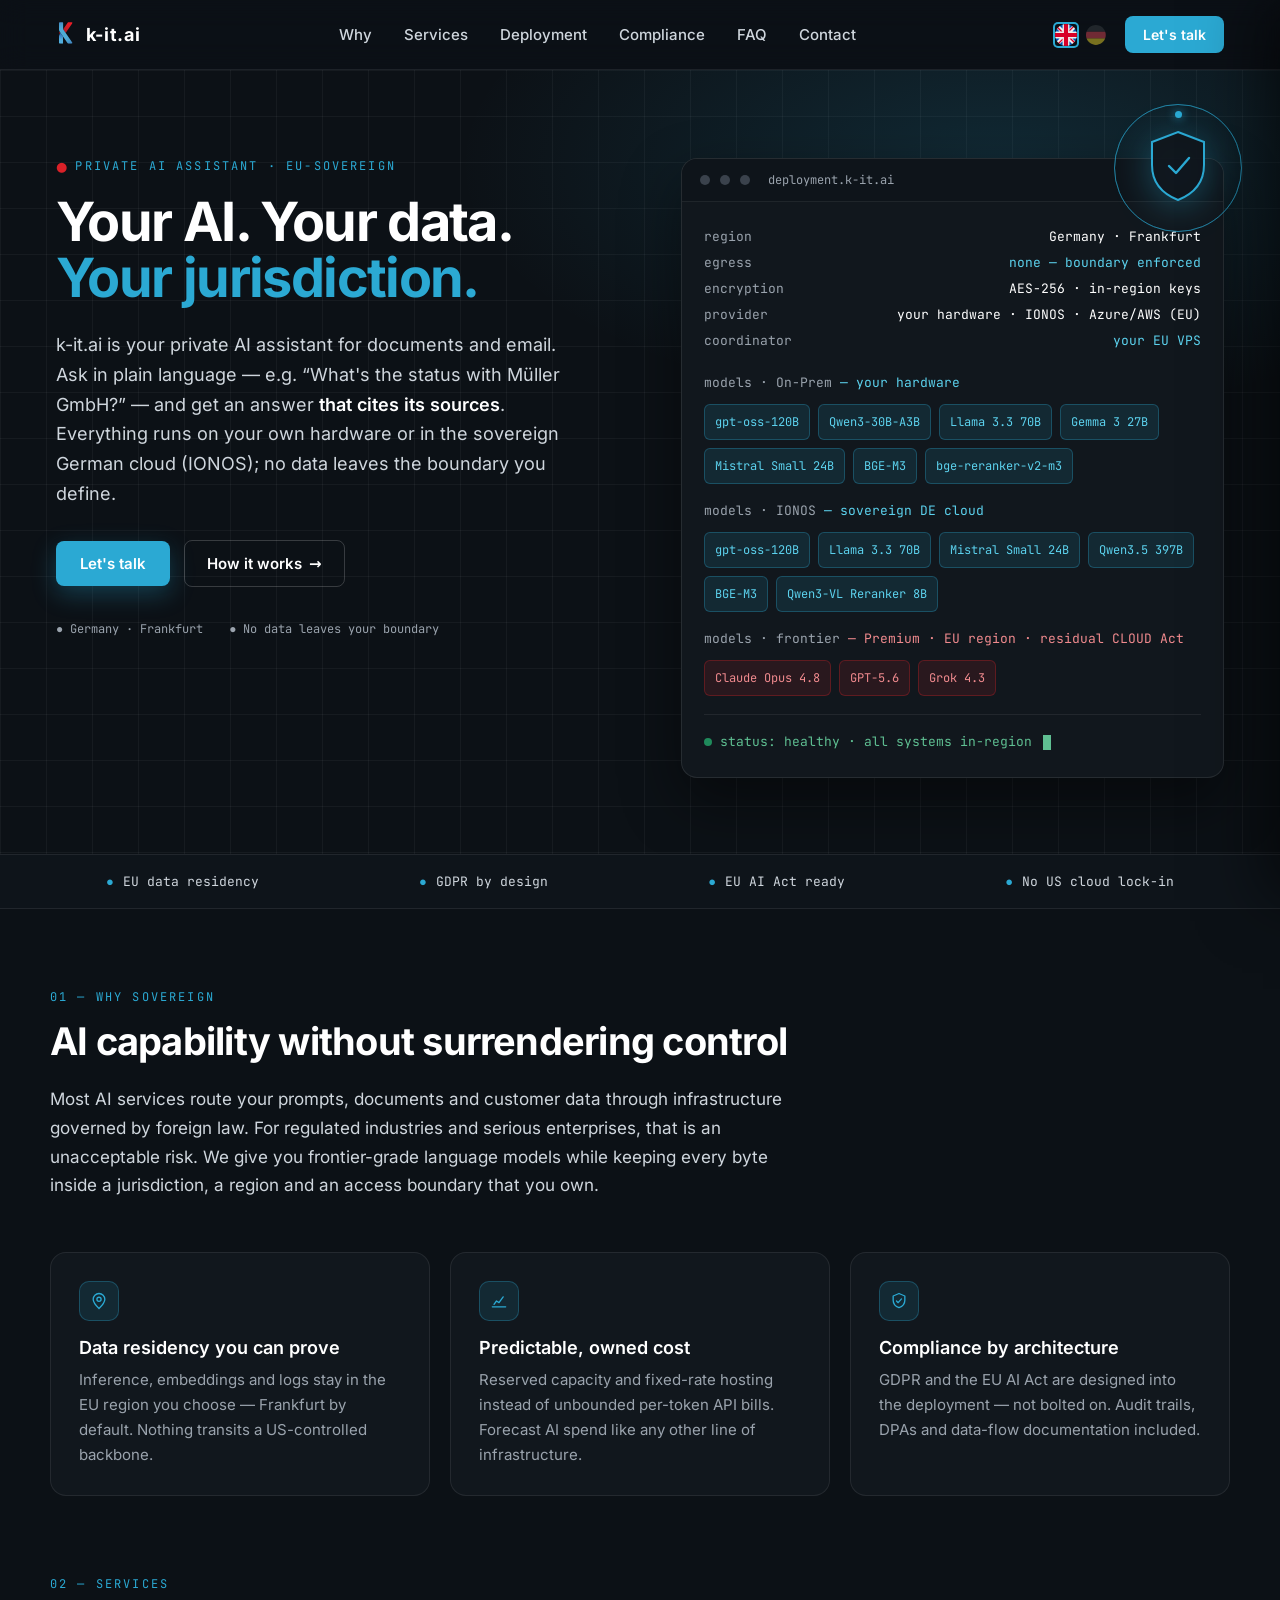
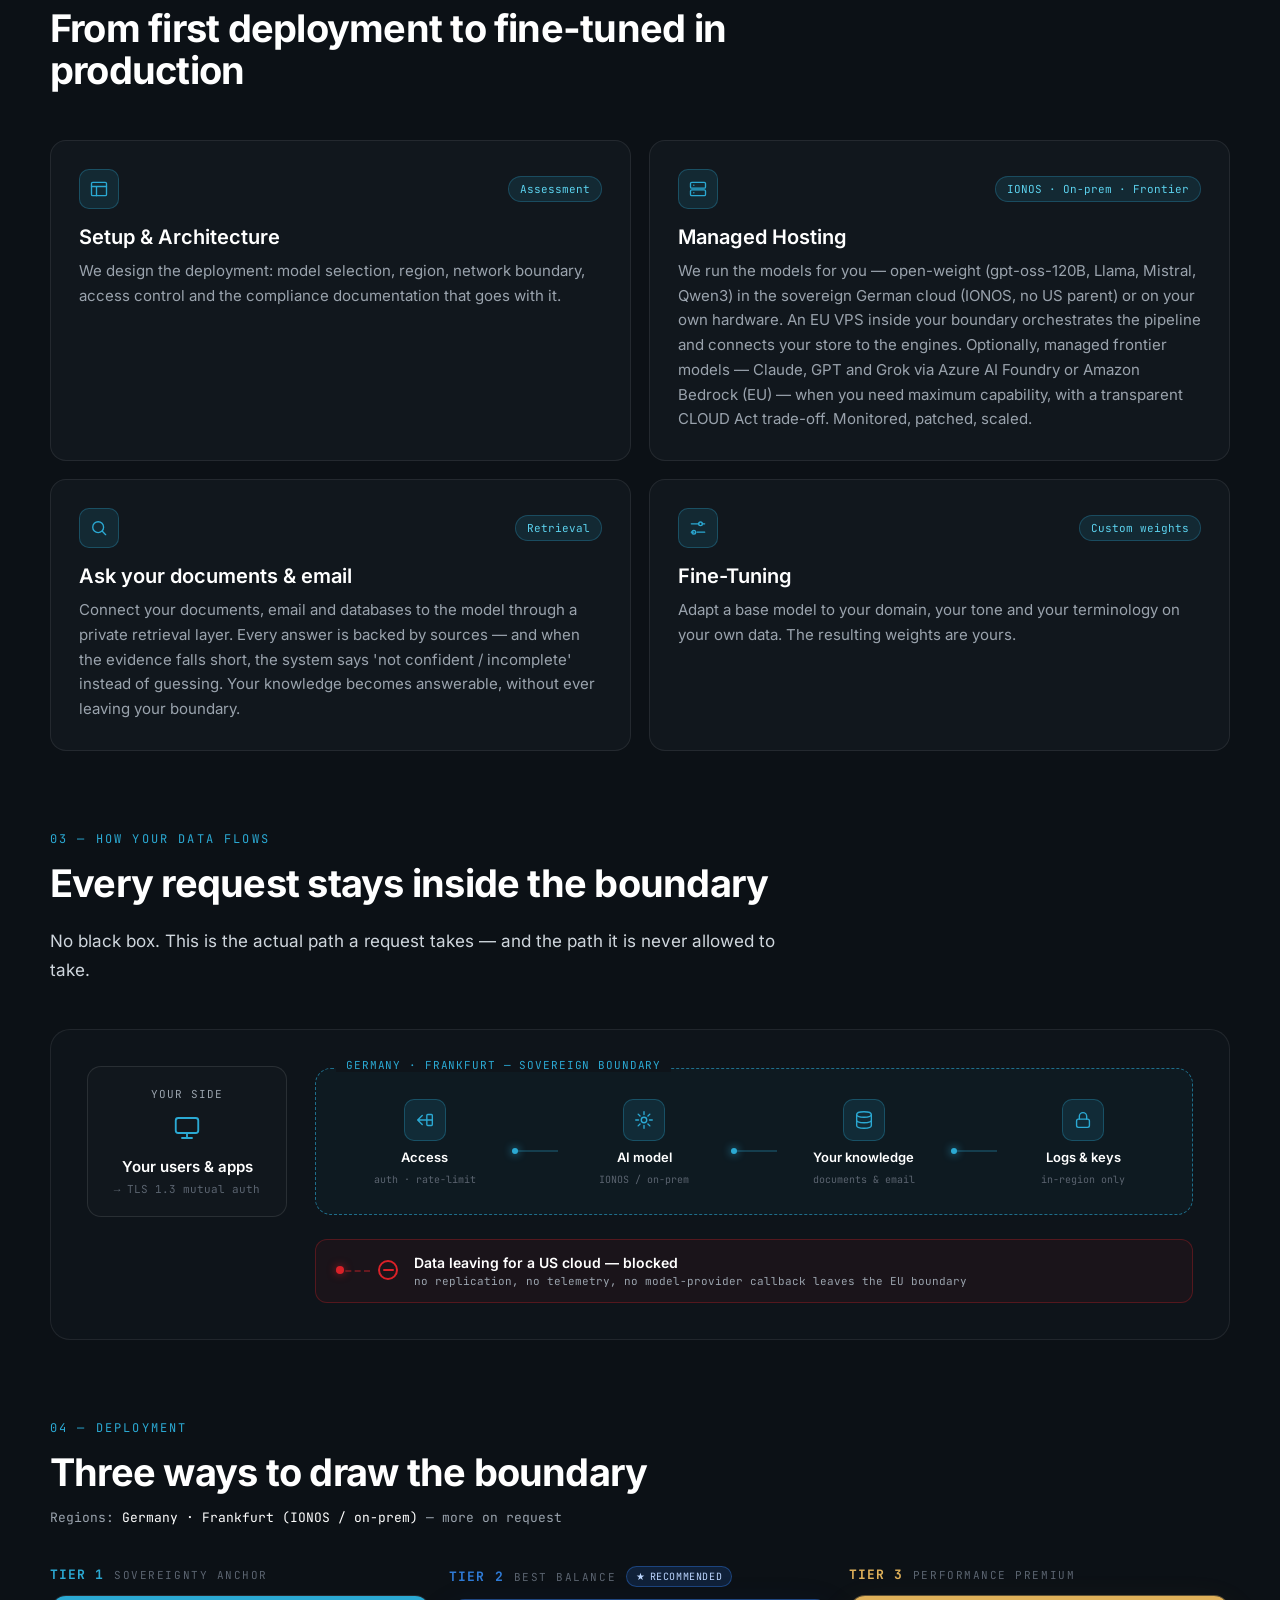
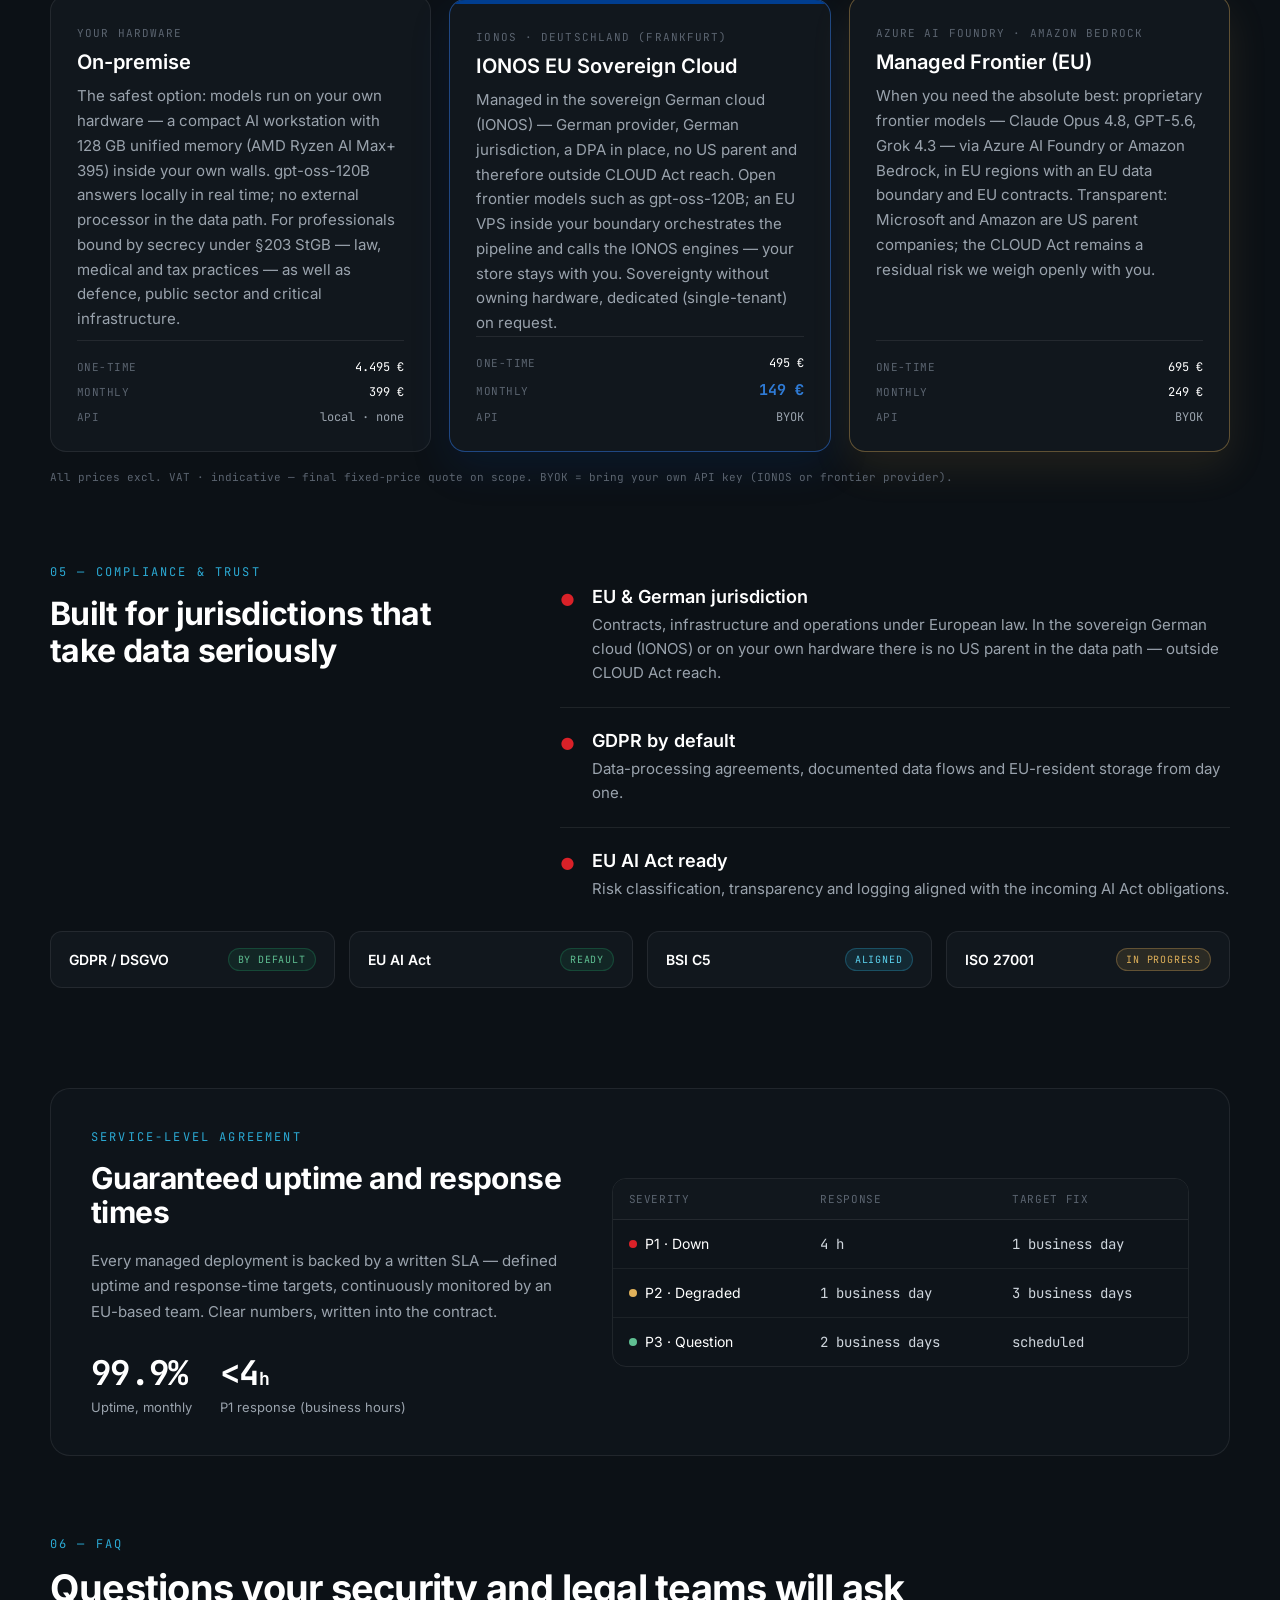
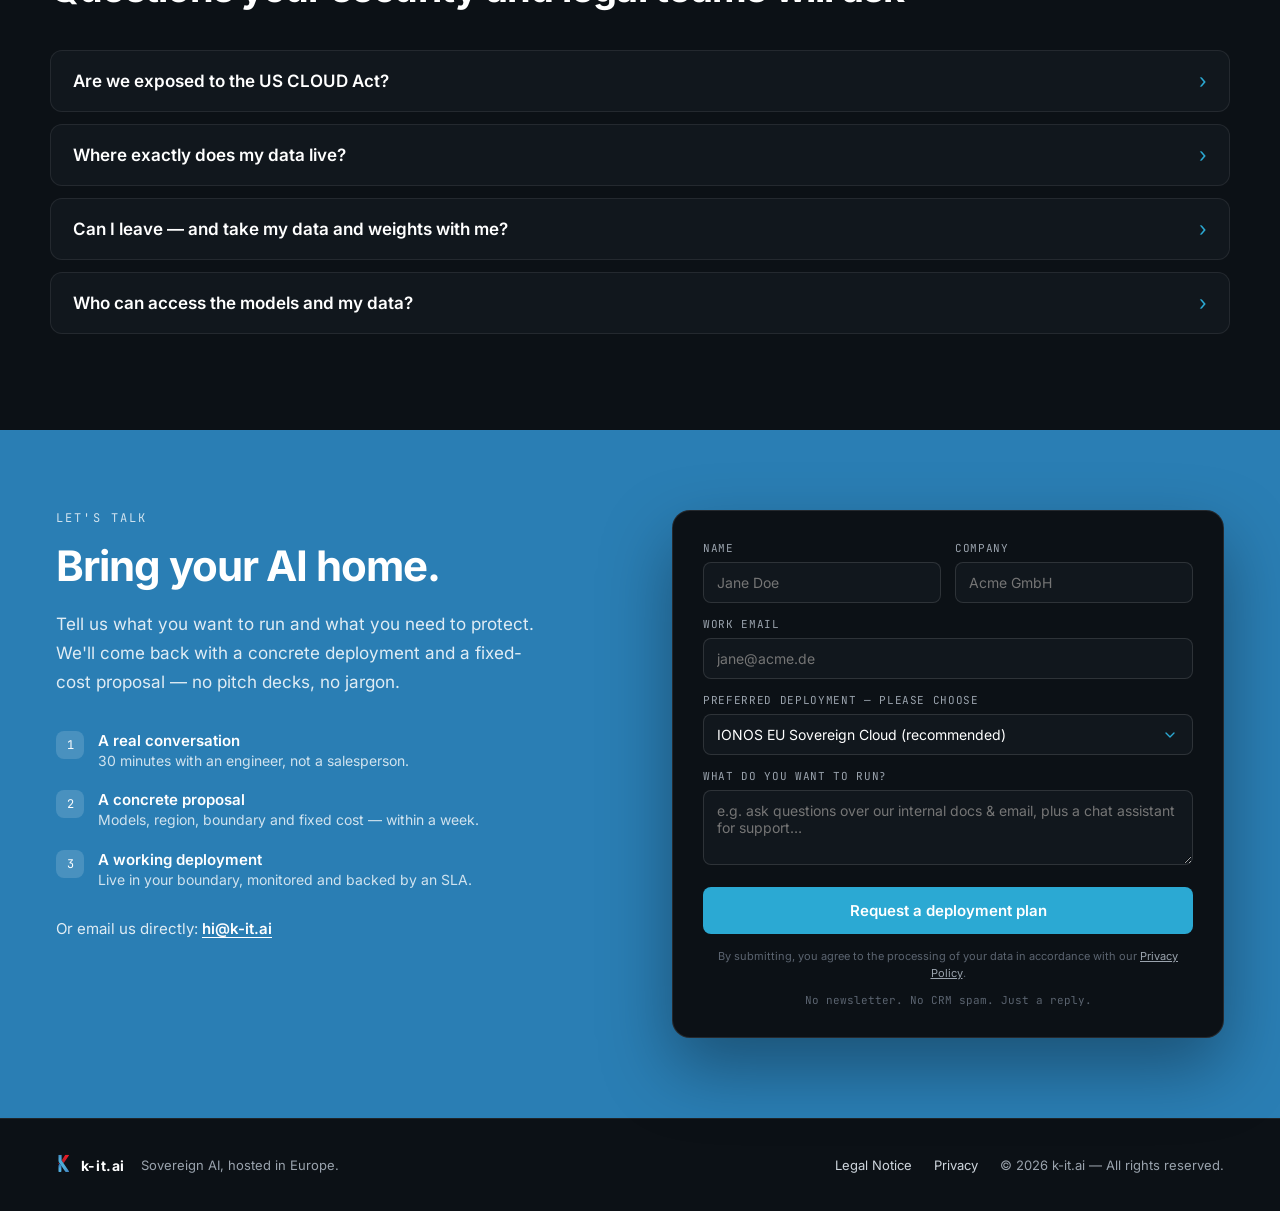
==== commit 91316b43: "Add files via upload" ====
--- a/index.html
+++ b/index.html
@@ -51,6 +51,8 @@
   .tier-card:hover{transform:translateY(-4px);border-color:rgba(43,169,211,.4)!important;}
   .tier-card--rec{border-color:rgba(43,111,214,.55)!important;box-shadow:0 16px 40px rgba(0,61,143,.16);}
   .tier-card--rec:hover{transform:translateY(-6px);border-color:rgba(43,111,214,.75)!important;box-shadow:0 22px 48px rgba(0,61,143,.22);}
+  .tier-card--premium{border-color:rgba(224,177,90,.38)!important;box-shadow:0 16px 40px rgba(224,177,90,.10);}
+  .tier-card--premium:hover{transform:translateY(-6px);border-color:rgba(224,177,90,.6)!important;box-shadow:0 22px 48px rgba(224,177,90,.16);}
   .tier-badge{font-family:'JetBrains Mono',ui-monospace,'SF Mono',Menlo,monospace;font-size:10px;letter-spacing:.06em;text-transform:uppercase;color:#bcd6ff;background:rgba(43,111,214,.18);border:1px solid rgba(43,111,214,.45);border-radius:999px;padding:3px 9px;display:inline-flex;align-items:center;gap:4px;}
   .tier-price{margin-top:auto;padding-top:18px;border-top:1px solid rgba(255,255,255,.08);display:flex;flex-direction:column;gap:9px;font-family:'JetBrains Mono',ui-monospace,'SF Mono',Menlo,monospace;font-size:12px;}
   .tier-price .row{display:flex;justify-content:space-between;align-items:baseline;gap:12px;}
@@ -195,24 +197,15 @@
             <span style="width:10px;height:10px;border-radius:999px;background:#3a424c;display:inline-block;"></span>
             <span style="width:10px;height:10px;border-radius:999px;background:#3a424c;display:inline-block;"></span>
             <span style="width:10px;height:10px;border-radius:999px;background:#3a424c;display:inline-block;"></span>
-            <span style="font-family:'JetBrains Mono',ui-monospace,'SF Mono',Menlo,monospace;font-size:12px;color:#9aa3ad;margin-left:8px;">data-sovereignty.tf</span>
+            <span style="font-family:'JetBrains Mono',ui-monospace,'SF Mono',Menlo,monospace;font-size:12px;color:#9aa3ad;margin-left:8px;">deployment.k-it.ai</span>
           </div>
           <div class="console-body" style="padding:22px;font-family:'JetBrains Mono',ui-monospace,'SF Mono',Menlo,monospace;font-size:13px;line-height:2;">
             <div style="display:flex;justify-content:space-between;gap:12px;"><span style="color:#9aa3ad;">region</span><span style="color:#fff;text-align:right;">Germany · Frankfurt</span></div>
             <div style="display:flex;justify-content:space-between;gap:12px;"><span style="color:#9aa3ad;">egress</span><span data-i18n="console.egress" style="color:#5cd2ee;text-align:right;">keine — Grenze erzwungen</span></div>
             <div style="display:flex;justify-content:space-between;gap:12px;"><span style="color:#9aa3ad;">encryption</span><span data-i18n="console.encryption" style="color:#fff;text-align:right;">AES-256 · Schlüssel in der Region</span></div>
-            <div style="display:flex;justify-content:space-between;gap:12px;"><span style="color:#9aa3ad;">provider</span><span data-i18n="console.provider" style="color:#fff;text-align:right;">IONOS · Ihre Hardware · Azure/AWS (EU)</span></div>
-            <div style="display:flex;justify-content:space-between;gap:12px;"><span style="color:#9aa3ad;">coordinator</span><span data-i18n="console.coordinator" style="color:#5cd2ee;text-align:right;">selbst-gehosteter EU-VPS</span></div>
-            <div data-i18n="console.ionosLabel" style="margin:16px 0 8px;color:#9aa3ad;">Modelle · IONOS <span style="color:#5cd2ee;">— souveräne DE-Cloud</span></div>
-            <div style="display:flex;flex-wrap:wrap;gap:8px;">
-              <span style="font-size:12px;background:rgba(43,169,211,.12);color:#5cd2ee;border:1px solid rgba(43,169,211,.3);border-radius:6px;padding:5px 10px;">gpt-oss-120B</span>
-              <span style="font-size:12px;background:rgba(43,169,211,.12);color:#5cd2ee;border:1px solid rgba(43,169,211,.3);border-radius:6px;padding:5px 10px;">Llama 3.3 70B</span>
-              <span style="font-size:12px;background:rgba(43,169,211,.12);color:#5cd2ee;border:1px solid rgba(43,169,211,.3);border-radius:6px;padding:5px 10px;">Mistral Small 24B</span>
-              <span style="font-size:12px;background:rgba(43,169,211,.12);color:#5cd2ee;border:1px solid rgba(43,169,211,.3);border-radius:6px;padding:5px 10px;">Qwen3.5 397B</span>
-              <span style="font-size:12px;background:rgba(43,169,211,.12);color:#5cd2ee;border:1px solid rgba(43,169,211,.3);border-radius:6px;padding:5px 10px;">BGE-M3</span>
-              <span style="font-size:12px;background:rgba(43,169,211,.12);color:#5cd2ee;border:1px solid rgba(43,169,211,.3);border-radius:6px;padding:5px 10px;">Qwen3-VL Reranker 8B</span>
-            </div>
-            <div data-i18n="console.selfLabel" style="margin:14px 0 8px;color:#9aa3ad;">Modelle · self-hosted <span style="color:#5cd2ee;">— 128 GB Workstation</span></div>
+            <div style="display:flex;justify-content:space-between;gap:12px;"><span style="color:#9aa3ad;">provider</span><span data-i18n="console.provider" style="color:#fff;text-align:right;">Ihre Hardware · IONOS · Azure/AWS (EU)</span></div>
+            <div style="display:flex;justify-content:space-between;gap:12px;"><span style="color:#9aa3ad;">coordinator</span><span data-i18n="console.coordinator" style="color:#5cd2ee;text-align:right;">Ihr EU-VPS</span></div>
+            <div data-i18n="console.selfLabel" style="margin:16px 0 8px;color:#9aa3ad;">Modelle · On-Prem <span style="color:#5cd2ee;">— Ihre Hardware</span></div>
             <div style="display:flex;flex-wrap:wrap;gap:8px;">
               <span style="font-size:12px;background:rgba(43,169,211,.12);color:#5cd2ee;border:1px solid rgba(43,169,211,.3);border-radius:6px;padding:5px 10px;">gpt-oss-120B</span>
               <span style="font-size:12px;background:rgba(43,169,211,.12);color:#5cd2ee;border:1px solid rgba(43,169,211,.3);border-radius:6px;padding:5px 10px;">Qwen3-30B-A3B</span>
@@ -221,6 +214,15 @@
               <span style="font-size:12px;background:rgba(43,169,211,.12);color:#5cd2ee;border:1px solid rgba(43,169,211,.3);border-radius:6px;padding:5px 10px;">Mistral Small 24B</span>
               <span style="font-size:12px;background:rgba(43,169,211,.12);color:#5cd2ee;border:1px solid rgba(43,169,211,.3);border-radius:6px;padding:5px 10px;">BGE-M3</span>
               <span style="font-size:12px;background:rgba(43,169,211,.12);color:#5cd2ee;border:1px solid rgba(43,169,211,.3);border-radius:6px;padding:5px 10px;">bge-reranker-v2-m3</span>
+            </div>
+            <div data-i18n="console.ionosLabel" style="margin:14px 0 8px;color:#9aa3ad;">Modelle · IONOS <span style="color:#5cd2ee;">— souveräne DE-Cloud</span></div>
+            <div style="display:flex;flex-wrap:wrap;gap:8px;">
+              <span style="font-size:12px;background:rgba(43,169,211,.12);color:#5cd2ee;border:1px solid rgba(43,169,211,.3);border-radius:6px;padding:5px 10px;">gpt-oss-120B</span>
+              <span style="font-size:12px;background:rgba(43,169,211,.12);color:#5cd2ee;border:1px solid rgba(43,169,211,.3);border-radius:6px;padding:5px 10px;">Llama 3.3 70B</span>
+              <span style="font-size:12px;background:rgba(43,169,211,.12);color:#5cd2ee;border:1px solid rgba(43,169,211,.3);border-radius:6px;padding:5px 10px;">Mistral Small 24B</span>
+              <span style="font-size:12px;background:rgba(43,169,211,.12);color:#5cd2ee;border:1px solid rgba(43,169,211,.3);border-radius:6px;padding:5px 10px;">Qwen3.5 397B</span>
+              <span style="font-size:12px;background:rgba(43,169,211,.12);color:#5cd2ee;border:1px solid rgba(43,169,211,.3);border-radius:6px;padding:5px 10px;">BGE-M3</span>
+              <span style="font-size:12px;background:rgba(43,169,211,.12);color:#5cd2ee;border:1px solid rgba(43,169,211,.3);border-radius:6px;padding:5px 10px;">Qwen3-VL Reranker 8B</span>
             </div>
             <div data-i18n="console.propLabel" style="margin:14px 0 8px;color:#9aa3ad;">Modelle · Frontier <span style="color:#f08a8e;">— Premium · EU-Region · CLOUD-Act-Restrisiko</span></div>
             <div style="display:flex;flex-wrap:wrap;gap:8px;">
@@ -295,14 +297,14 @@
             <span data-i18n="services.s2.tag" style="font-family:'JetBrains Mono',ui-monospace,'SF Mono',Menlo,monospace;font-size:11px;background:rgba(43,169,211,.12);color:#5cd2ee;border:1px solid rgba(43,169,211,.28);border-radius:999px;padding:5px 11px;">IONOS · On-Prem · Frontier</span>
           </div>
           <h3 data-i18n="services.s2.h" style="font-size:20px;font-weight:600;margin:0 0 10px;color:#fff;">Managed Hosting</h3>
-          <p data-i18n="services.s2.p" style="font-size:15px;line-height:1.65;color:#9aa3ad;margin:0;">Wir betreiben die Modelle für Sie — Open-Weight (u. a. gpt-oss-120B, Llama, Mistral, Qwen3) in der souveränen deutschen Cloud (IONOS, ohne US-Mutter) oder auf Ihrer eigenen Hardware. Ein selbst-gehosteter EU-VPS koordiniert die Pipeline und verbindet Ihren Speicher mit den Engines. Optional gemanagte Frontier-Modelle — Claude, GPT, Grok über Azure AI Foundry oder Amazon Bedrock (EU) — wenn Sie maximale Leistung brauchen, mit transparenter CLOUD-Act-Abwägung. Überwacht, gepatcht, skaliert.</p>
+          <p data-i18n="services.s2.p" style="font-size:15px;line-height:1.65;color:#9aa3ad;margin:0;">Wir betreiben die Modelle für Sie — Open-Weight (u. a. gpt-oss-120B, Llama, Mistral, Qwen3) in der souveränen deutschen Cloud (IONOS, ohne US-Mutter) oder auf Ihrer eigenen Hardware. Ein EU-VPS in Ihrer Grenze koordiniert die Pipeline und verbindet Ihren Speicher mit den Engines. Optional gemanagte Frontier-Modelle — Claude, GPT, Grok über Azure AI Foundry oder Amazon Bedrock (EU) — wenn Sie maximale Leistung brauchen, mit transparenter CLOUD-Act-Abwägung. Überwacht, gepatcht, skaliert.</p>
         </div>
         <div class="service-card ui-card" style="background:#11171d;border:1px solid rgba(255,255,255,.08);border-radius:16px;padding:28px;">
           <div style="display:flex;align-items:center;justify-content:space-between;gap:12px;margin-bottom:16px;">
             <div class="ui-ico" style="margin-bottom:0;"><svg width="20" height="20" viewBox="0 0 24 24" fill="none" stroke="#2ba9d3" stroke-width="1.6"><circle cx="11" cy="11" r="6.5"/><path d="M20 20l-4-4" stroke-linecap="round"/></svg></div>
             <span data-i18n="services.s3.tag" style="font-family:'JetBrains Mono',ui-monospace,'SF Mono',Menlo,monospace;font-size:11px;background:rgba(43,169,211,.12);color:#5cd2ee;border:1px solid rgba(43,169,211,.28);border-radius:999px;padding:5px 11px;">Retrieval</span>
           </div>
-          <h3 data-i18n="services.s3.h" style="font-size:20px;font-weight:600;margin:0 0 10px;color:#fff;">RAG &amp; privates Wissen</h3>
+          <h3 data-i18n="services.s3.h" style="font-size:20px;font-weight:600;margin:0 0 10px;color:#fff;">Fragen an Ihre Dokumente &amp; E-Mails</h3>
           <p data-i18n="services.s3.p" style="font-size:15px;line-height:1.65;color:#9aa3ad;margin:0;">Verbinden Sie Ihre Dokumente, E-Mails und Datenbanken über eine private Retrieval-Schicht mit dem Modell. Jede Antwort ist mit Quellen belegt — und wenn die Belege nicht ausreichen, sagt das System „nicht sicher / unvollständig“ statt zu raten. Ihr Wissen wird abfragbar, ohne jemals Ihre Grenze zu verlassen.</p>
         </div>
         <div class="service-card ui-card" style="background:#11171d;border:1px solid rgba(255,255,255,.08);border-radius:16px;padding:28px;">
@@ -379,7 +381,7 @@
               <span style="position:absolute;right:0;top:1px;width:20px;height:20px;border-radius:999px;border:2px solid #da2128;display:flex;align-items:center;justify-content:center;animation:wallflash 2.4s ease-in-out infinite;"><span style="width:11px;height:2px;background:#da2128;border-radius:1px;"></span></span>
             </div>
             <div>
-              <div data-i18n="how.egress.h" style="font-size:14px;font-weight:600;color:#fff;">Egress in US-kontrollierte Cloud — blockiert</div>
+              <div data-i18n="how.egress.h" style="font-size:14px;font-weight:600;color:#fff;">Abfluss in eine US-Cloud — blockiert</div>
               <div data-i18n="how.egress.sub" style="font-family:'JetBrains Mono',ui-monospace,'SF Mono',Menlo,monospace;font-size:11px;color:#9aa3ad;margin-top:3px;">keine Replikation, keine Telemetrie, kein Modell-Provider-Callback verlässt die EU-Grenze</div>
             </div>
           </div>
@@ -417,7 +419,7 @@
         <div style="display:flex;flex-direction:column;gap:12px;">
           <div style="display:flex;align-items:center;gap:10px;flex-wrap:wrap;">
             <span style="font-family:'JetBrains Mono',ui-monospace,'SF Mono',Menlo,monospace;font-size:13px;font-weight:700;letter-spacing:.08em;text-transform:uppercase;color:#2f7bd6;">Tier 2</span>
-            <span data-i18n="deploy.t2.kind" style="font-family:'JetBrains Mono',ui-monospace,'SF Mono',Menlo,monospace;font-size:11px;letter-spacing:.14em;text-transform:uppercase;color:#5b6470;">Empfohlene Mitte</span>
+            <span data-i18n="deploy.t2.kind" style="font-family:'JetBrains Mono',ui-monospace,'SF Mono',Menlo,monospace;font-size:11px;letter-spacing:.14em;text-transform:uppercase;color:#5b6470;">Beste Balance</span>
             <span class="tier-badge">&#9733; <span data-i18n="deploy.badge.rec">Empfohlen</span></span>
           </div>
           <div class="tier-card tier-card--rec" style="background:#11171d;border:1px solid rgba(255,255,255,.08);border-radius:16px;overflow:hidden;">
@@ -425,7 +427,7 @@
             <div style="padding:26px;">
               <span style="font-family:'JetBrains Mono',ui-monospace,'SF Mono',Menlo,monospace;font-size:11px;letter-spacing:.1em;text-transform:uppercase;color:#5b6470;">IONOS · Deutschland (Frankfurt)</span>
               <h3 data-i18n="deploy.t2.h" style="font-size:20px;font-weight:600;margin:10px 0 10px;color:#fff;">IONOS EU Sovereign Cloud</h3>
-              <p data-i18n="deploy.t2.p" style="font-size:15px;line-height:1.65;color:#9aa3ad;margin:0;">Gemanagt in der souveränen deutschen Cloud (IONOS) — deutscher Anbieter, deutsche Jurisdiktion, AVV, kein US-Mutterunternehmen und damit außerhalb der Reichweite des CLOUD Act. Offene Spitzenmodelle wie gpt-oss-120B; ein selbst-gehosteter EU-VPS koordiniert die Pipeline und ruft die IONOS-Engines auf — Ihr Speicher bleibt bei Ihnen. Souveränität ohne eigene Hardware, auf Wunsch single-tenant.</p>
+              <p data-i18n="deploy.t2.p" style="font-size:15px;line-height:1.65;color:#9aa3ad;margin:0;">Gemanagt in der souveränen deutschen Cloud (IONOS) — deutscher Anbieter, deutsche Jurisdiktion, AVV, kein US-Mutterunternehmen und damit außerhalb der Reichweite des CLOUD Act. Offene Spitzenmodelle wie gpt-oss-120B; ein EU-VPS in Ihrer Grenze koordiniert die Pipeline und ruft die IONOS-Engines auf — Ihr Speicher bleibt bei Ihnen. Souveränität ohne eigene Hardware, auf Wunsch dediziert (single-tenant).</p>
               <div class="tier-price">
                 <div class="row"><span class="lbl" data-i18n="deploy.price.once">Einmalig</span><span class="val">495 €</span></div>
                 <div class="row"><span class="lbl" data-i18n="deploy.price.month">Monatlich</span><span class="val-hi">149 €</span></div>
@@ -439,7 +441,7 @@
             <span style="font-family:'JetBrains Mono',ui-monospace,'SF Mono',Menlo,monospace;font-size:13px;font-weight:700;letter-spacing:.08em;text-transform:uppercase;color:#e0b15a;">Tier 3</span>
             <span data-i18n="deploy.t3.kind" style="font-family:'JetBrains Mono',ui-monospace,'SF Mono',Menlo,monospace;font-size:11px;letter-spacing:.14em;text-transform:uppercase;color:#5b6470;">Leistungs-Premium</span>
           </div>
-          <div class="tier-card" style="background:#11171d;border:1px solid rgba(255,255,255,.08);border-radius:16px;overflow:hidden;">
+          <div class="tier-card tier-card--premium" style="background:#11171d;border:1px solid rgba(255,255,255,.08);border-radius:16px;overflow:hidden;">
             <div style="height:4px;background:#e0b15a;"></div>
             <div style="padding:26px;">
               <span style="font-family:'JetBrains Mono',ui-monospace,'SF Mono',Menlo,monospace;font-size:11px;letter-spacing:.1em;text-transform:uppercase;color:#5b6470;">Azure AI Foundry · Amazon Bedrock</span>
@@ -537,7 +539,7 @@
           <span data-i18n="faq.q1" style="font-size:17px;font-weight:600;color:#fff;">Wo genau liegen meine Daten?</span>
           <span class="faq-chev" id="chev-1">&rsaquo;</span>
         </div>
-        <p class="faq-ans" id="ans-1" data-i18n="faq.a1">In der von Ihnen gewählten benannten Region — standardmäßig Germany · Frankfurt, mit einer EU-Failover-Region. Inferenz, Embeddings, der RAG-Speicher, Logs und Verschlüsselungsschlüssel bleiben allesamt in der Region. Nichts wird außerhalb der EU-Grenze repliziert, gespiegelt oder gesichert — und wir dokumentieren den Datenfluss, sodass Sie ihn Ihrem Prüfer vorlegen können.</p>
+        <p class="faq-ans" id="ans-1" data-i18n="faq.a1">In der von Ihnen gewählten benannten Region — standardmäßig Germany · Frankfurt, mit einer EU-Failover-Region. Inferenz, Embeddings, Ihr Wissensspeicher (Dokumente &amp; E-Mails), Logs und Verschlüsselungsschlüssel bleiben allesamt in der Region. Nichts wird außerhalb der EU-Grenze repliziert, gespiegelt oder gesichert — und wir dokumentieren den Datenfluss, sodass Sie ihn Ihrem Prüfer vorlegen können.</p>
       </div>
       <div class="faq-item" onclick="toggleFaq(2)">
         <div style="display:flex;align-items:center;justify-content:space-between;gap:16px;">
@@ -579,7 +581,7 @@
           </div>
           <div style="margin-top:14px;"><label data-i18n="form.email" style="font-family:'JetBrains Mono',ui-monospace,'SF Mono',Menlo,monospace;font-size:11px;letter-spacing:.06em;text-transform:uppercase;color:#9aa3ad;display:block;margin-bottom:7px;">Geschäftliche E-Mail</label><input type="email" placeholder="erika@acme.de" name="email" data-i18n-ph="form.email.ph" class="form-input" required style="width:100%;background:#11171d;border:1px solid rgba(255,255,255,.12);border-radius:8px;padding:11px 13px;color:#fff;font-size:14px;font-family:'Inter',sans-serif;outline:none;transition:border-color .15s;"></div>
           <div style="margin-top:14px;"><label data-i18n="form.deployment" style="font-family:'JetBrains Mono',ui-monospace,'SF Mono',Menlo,monospace;font-size:11px;letter-spacing:.06em;text-transform:uppercase;color:#9aa3ad;display:block;margin-bottom:7px;">Bevorzugtes Deployment — bitte wählen</label><select name="deployment" class="form-select" style="width:100%;background-color:#11171d;border:1px solid rgba(255,255,255,.12);border-radius:8px;padding:11px 40px 11px 13px;color:#fff;font-size:14px;font-family:'Inter',sans-serif;outline:none;cursor:pointer;transition:border-color .15s;appearance:none;-webkit-appearance:none;"><option data-i18n="form.opt1">IONOS EU Sovereign Cloud (empfohlen)</option><option data-i18n="form.opt2">On-Premise (§203 / sicherste Option)</option><option data-i18n="form.opt3">Managed Frontier (EU) — max. Leistung</option><option data-i18n="form.opt4">Noch unsicher — beraten Sie mich</option></select></div>
-          <div style="margin-top:14px;"><label data-i18n="form.run" style="font-family:'JetBrains Mono',ui-monospace,'SF Mono',Menlo,monospace;font-size:11px;letter-spacing:.06em;text-transform:uppercase;color:#9aa3ad;display:block;margin-bottom:7px;">Was möchten Sie betreiben?</label><textarea rows="3" placeholder="z. B. privates RAG über unsere internen Dokumente, dazu ein Chat-Assistent für den Support …" data-i18n-ph="form.run.ph" name="message" class="form-textarea" style="width:100%;background:#11171d;border:1px solid rgba(255,255,255,.12);border-radius:8px;padding:11px 13px;color:#fff;font-size:14px;font-family:'Inter',sans-serif;outline:none;transition:border-color .15s;resize:vertical;"></textarea></div>
+          <div style="margin-top:14px;"><label data-i18n="form.run" style="font-family:'JetBrains Mono',ui-monospace,'SF Mono',Menlo,monospace;font-size:11px;letter-spacing:.06em;text-transform:uppercase;color:#9aa3ad;display:block;margin-bottom:7px;">Was möchten Sie betreiben?</label><textarea rows="3" placeholder="z. B. Fragen an unsere internen Dokumente &amp; E-Mails, dazu ein Chat-Assistent für den Support …" data-i18n-ph="form.run.ph" name="message" class="form-textarea" style="width:100%;background:#11171d;border:1px solid rgba(255,255,255,.12);border-radius:8px;padding:11px 13px;color:#fff;font-size:14px;font-family:'Inter',sans-serif;outline:none;transition:border-color .15s;resize:vertical;"></textarea></div>
           <button type="submit" class="form-submit" data-i18n="form.submit" style="margin-top:18px;width:100%;background:#2ba9d3;color:#fff;border:none;padding:14px;border-radius:8px;font-weight:600;font-size:15px;cursor:pointer;font-family:'Inter',sans-serif;transition:filter .15s;">Deployment-Plan anfordern</button>
           <div data-i18n="form.privacy" style="margin-top:14px;font-size:11px;line-height:1.5;color:#5b6470;text-align:center;">Mit dem Absenden stimmen Sie der Verarbeitung Ihrer Angaben gemäß unserer <a href="legal-notice.html#datenschutz" style="color:#9aa3ad;text-decoration:underline;">Datenschutzerklärung</a> zu.</div>
         </form>
@@ -721,9 +723,9 @@
     "console.encryption": "AES-256 · in-region keys",
     "console.openLabel": "models · open <span style=\"color:#5cd2ee;\">— in your boundary</span>",
     "console.ionosLabel": "models · IONOS <span style=\"color:#5cd2ee;\">— sovereign DE cloud</span>",
-    "console.selfLabel": "models · self-hosted <span style=\"color:#5cd2ee;\">— your hardware</span>",
-    "console.provider": "IONOS · your hardware · Azure/AWS (EU)",
-    "console.coordinator": "self-hosted EU VPS",
+    "console.selfLabel": "models · On-Prem <span style=\"color:#5cd2ee;\">— your hardware</span>",
+    "console.provider": "your hardware · IONOS · Azure/AWS (EU)",
+    "console.coordinator": "your EU VPS",
     "console.propLabel": "models · frontier <span style=\"color:#f08a8e;\">— Premium · EU region · residual CLOUD Act</span>",
     "console.status": "status: healthy · all systems in-region",
     "badge.residency": "EU data residency",
@@ -746,9 +748,9 @@
     "services.s1.p": "We design the deployment: model selection, region, network boundary, access control and the compliance documentation that goes with it.",
     "services.s2.tag": "IONOS · On-prem · Frontier",
     "services.s2.h": "Managed Hosting",
-    "services.s2.p": "We run the models for you — open-weight (gpt-oss-120B, Llama, Mistral, Qwen3) in the sovereign German cloud (IONOS, no US parent) or on your own hardware. A self-hosted EU VPS orchestrates the pipeline and connects your store to the engines. Optionally, managed frontier models — Claude, GPT and Grok via Azure AI Foundry or Amazon Bedrock (EU) — when you need maximum capability, with a transparent CLOUD Act trade-off. Monitored, patched, scaled.",
+    "services.s2.p": "We run the models for you — open-weight (gpt-oss-120B, Llama, Mistral, Qwen3) in the sovereign German cloud (IONOS, no US parent) or on your own hardware. An EU VPS inside your boundary orchestrates the pipeline and connects your store to the engines. Optionally, managed frontier models — Claude, GPT and Grok via Azure AI Foundry or Amazon Bedrock (EU) — when you need maximum capability, with a transparent CLOUD Act trade-off. Monitored, patched, scaled.",
     "services.s3.tag": "Retrieval",
-    "services.s3.h": "RAG &amp; Private Knowledge",
+    "services.s3.h": "Ask your documents &amp; email",
     "services.s3.p": "Connect your documents, email and databases to the model through a private retrieval layer. Every answer is backed by sources — and when the evidence falls short, the system says 'not confident / incomplete' instead of guessing. Your knowledge becomes answerable, without ever leaving your boundary.",
     "services.s4.tag": "Custom weights",
     "services.s4.h": "Fine-Tuning",
@@ -768,7 +770,7 @@
     "how.rag.sub": "documents &amp; email",
     "how.logs": "Logs &amp; keys",
     "how.logs.sub": "in-region only",
-    "how.egress.h": "Egress to US-controlled cloud — blocked",
+    "how.egress.h": "Data leaving for a US cloud — blocked",
     "how.egress.sub": "no replication, no telemetry, no model-provider callback leaves the EU boundary",
     "deploy.eyebrow": "04 — Deployment",
     "deploy.h2": "Three ways to draw the boundary",
@@ -778,9 +780,9 @@
     "deploy.t1.h": "On-premise",
     "deploy.t1.p": "The safest option: models run on your own hardware — a compact AI workstation with 128 GB unified memory (AMD Ryzen AI Max+ 395) inside your own walls. gpt-oss-120B answers locally in real time; no external processor in the data path. For professionals bound by secrecy under §203 StGB — law, medical and tax practices — as well as defence, public sector and critical infrastructure.",
     "deploy.t1.api": "local · none",
-    "deploy.t2.kind": "Recommended",
+    "deploy.t2.kind": "Best balance",
     "deploy.t2.h": "IONOS EU Sovereign Cloud",
-    "deploy.t2.p": "Managed in the sovereign German cloud (IONOS) — German provider, German jurisdiction, a DPA in place, no US parent and therefore outside CLOUD Act reach. Open frontier models such as gpt-oss-120B; a self-hosted EU VPS orchestrates the pipeline and calls the IONOS engines — your store stays with you. Sovereignty without owning hardware, single-tenant on request.",
+    "deploy.t2.p": "Managed in the sovereign German cloud (IONOS) — German provider, German jurisdiction, a DPA in place, no US parent and therefore outside CLOUD Act reach. Open frontier models such as gpt-oss-120B; an EU VPS inside your boundary orchestrates the pipeline and calls the IONOS engines — your store stays with you. Sovereignty without owning hardware, dedicated (single-tenant) on request.",
     "deploy.t3.kind": "Performance premium",
     "deploy.t3.h": "Managed Frontier (EU)",
     "deploy.t3.p": "When you need the absolute best: proprietary frontier models — Claude Opus 4.8, GPT-5.6, Grok 4.3 — via Azure AI Foundry or Amazon Bedrock, in EU regions with an EU data boundary and EU contracts. Transparent: Microsoft and Amazon are US parent companies; the CLOUD Act remains a residual risk we weigh openly with you.",
@@ -820,7 +822,7 @@
     "faq.q0": "Are we exposed to the US CLOUD Act?",
     "faq.a0": "On open models — in the sovereign German cloud (IONOS) or on your own hardware: no. There is no US parent in the data path, so the CLOUD Act does not reach your data (IONOS is a German provider, DPA included; on-premise, with no external processor at all, is the safest option). Only if you deliberately choose the optional frontier path — Claude, GPT or Grok via Azure AI Foundry or Amazon Bedrock — does processing, while staying in EU regions under EU contracts, run through Microsoft or Amazon, which have US parents. We name that residual risk openly and weigh it with you per workload.",
     "faq.q1": "Where exactly does my data live?",
-    "faq.a1": "In the named region you choose — Germany · Frankfurt by default, with an EU failover region. Inference, embeddings, the RAG store, logs and encryption keys all stay in-region. Nothing is replicated, mirrored or backed up outside the EU boundary, and we document the data flow so you can show it to your auditor.",
+    "faq.a1": "In the named region you choose — Germany · Frankfurt by default, with an EU failover region. Inference, embeddings, your knowledge store (documents &amp; email), logs and encryption keys all stay in-region. Nothing is replicated, mirrored or backed up outside the EU boundary, and we document the data flow so you can show it to your auditor.",
     "faq.q2": "Can I leave — and take my data and weights with me?",
     "faq.a2": "Yes. No lock-in. Your data is exportable at any time, and any fine-tuned weights we produce are yours to keep and run elsewhere. We build on open standards and open-weight models specifically so that leaving is a clean handover, not a hostage negotiation.",
     "faq.q3": "Who can access the models and my data?",
@@ -846,7 +848,7 @@
     "form.opt3": "Managed Frontier (EU) — max capability",
     "form.opt4": "Not sure yet — advise me",
     "form.run": "What do you want to run?",
-    "form.run.ph": "e.g. private RAG over our internal docs, plus a chat assistant for support…",
+    "form.run.ph": "e.g. ask questions over our internal docs & email, plus a chat assistant for support…",
     "form.submit": "Request a deployment plan",
     "form.success": "Thanks — we'll reply within one business day.",
     "form.privacy": "By submitting, you agree to the processing of your data in accordance with our <a href=\"legal-notice.html#datenschutz\" style=\"color:#9aa3ad;text-decoration:underline;\">Privacy Policy</a>.",
